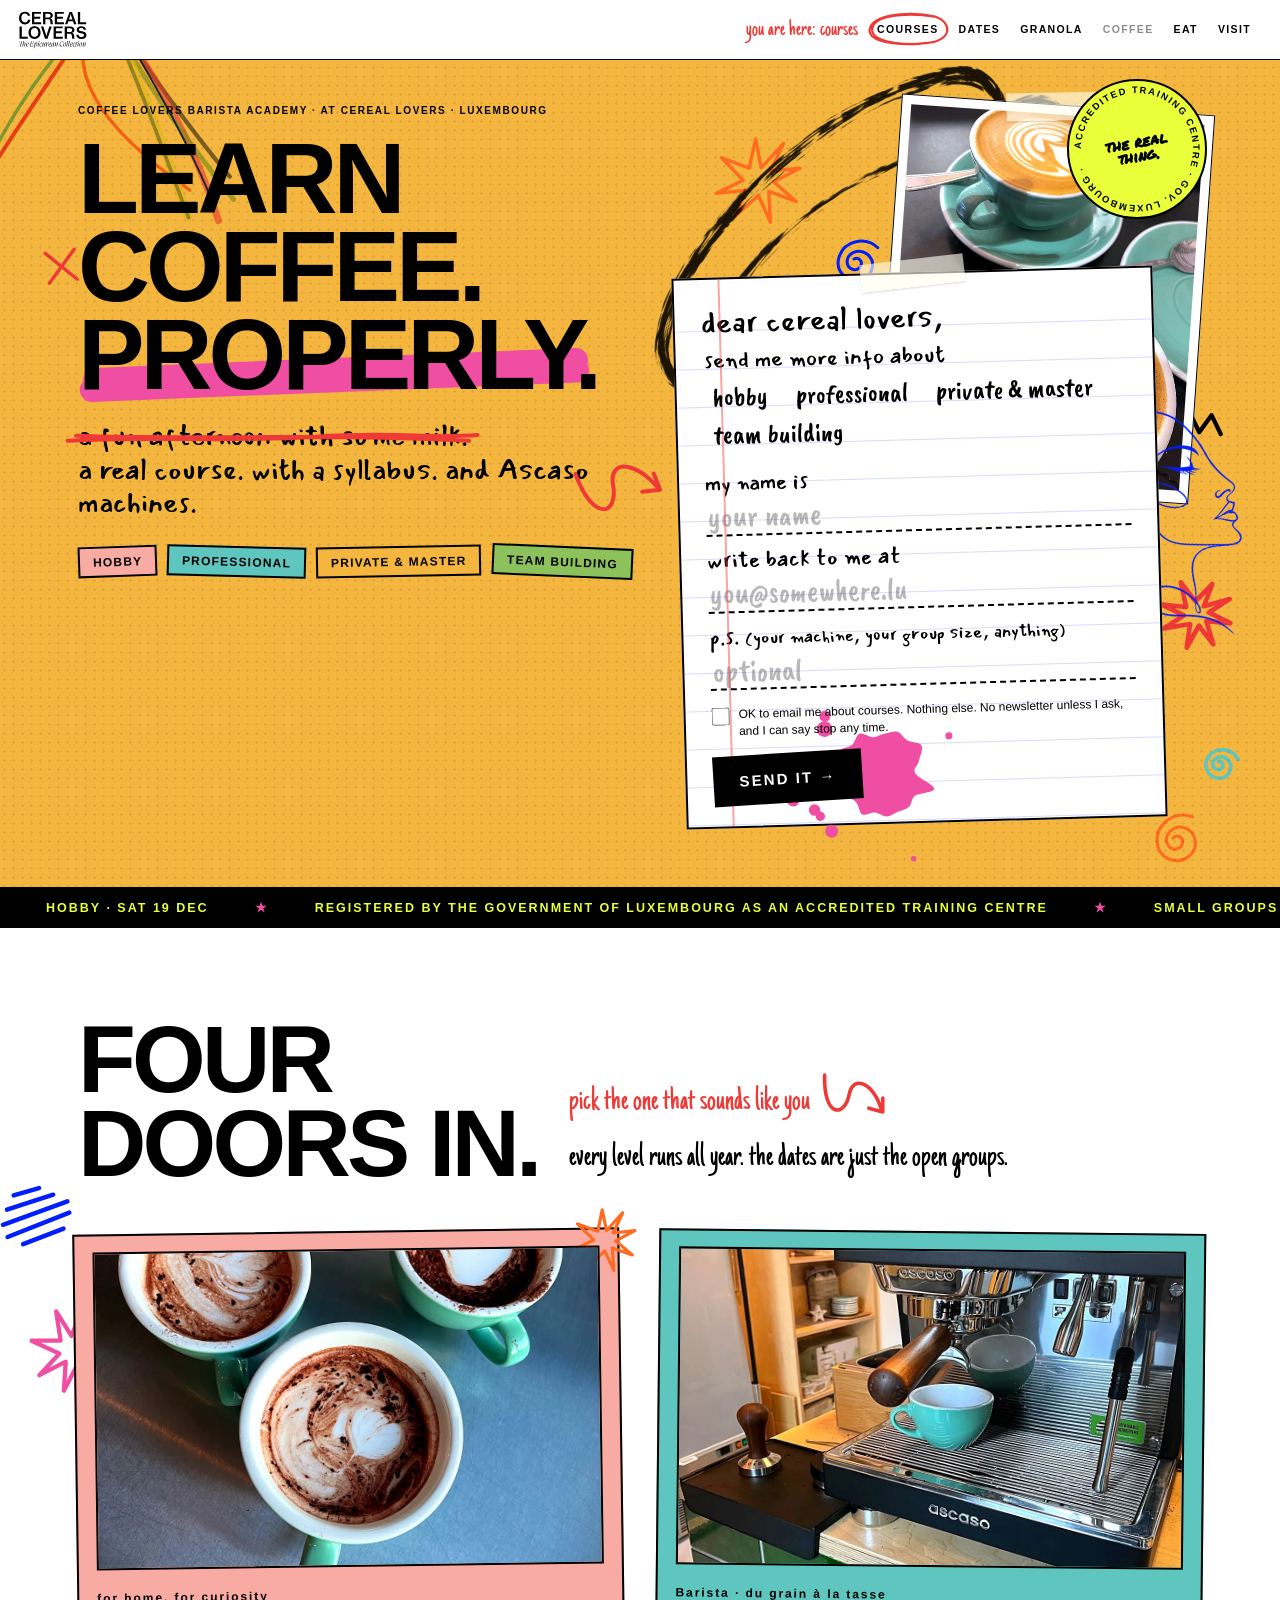
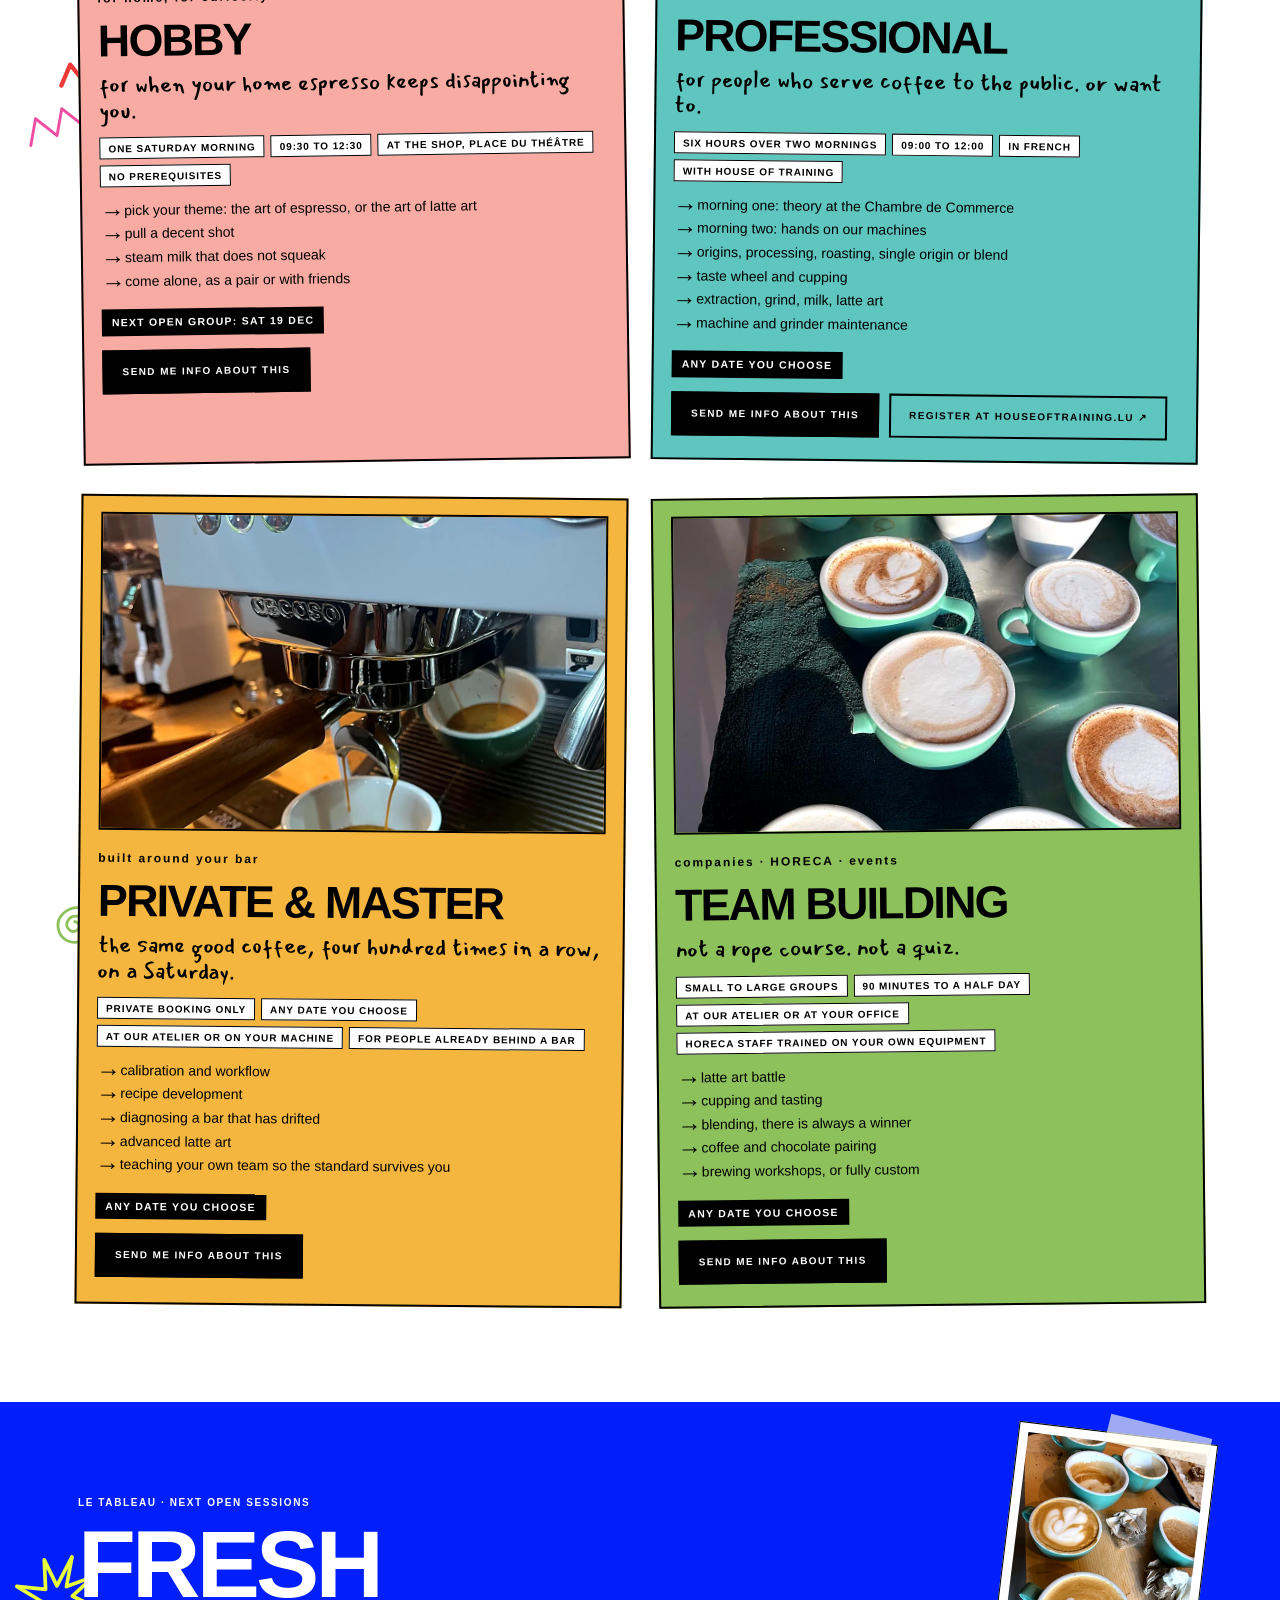
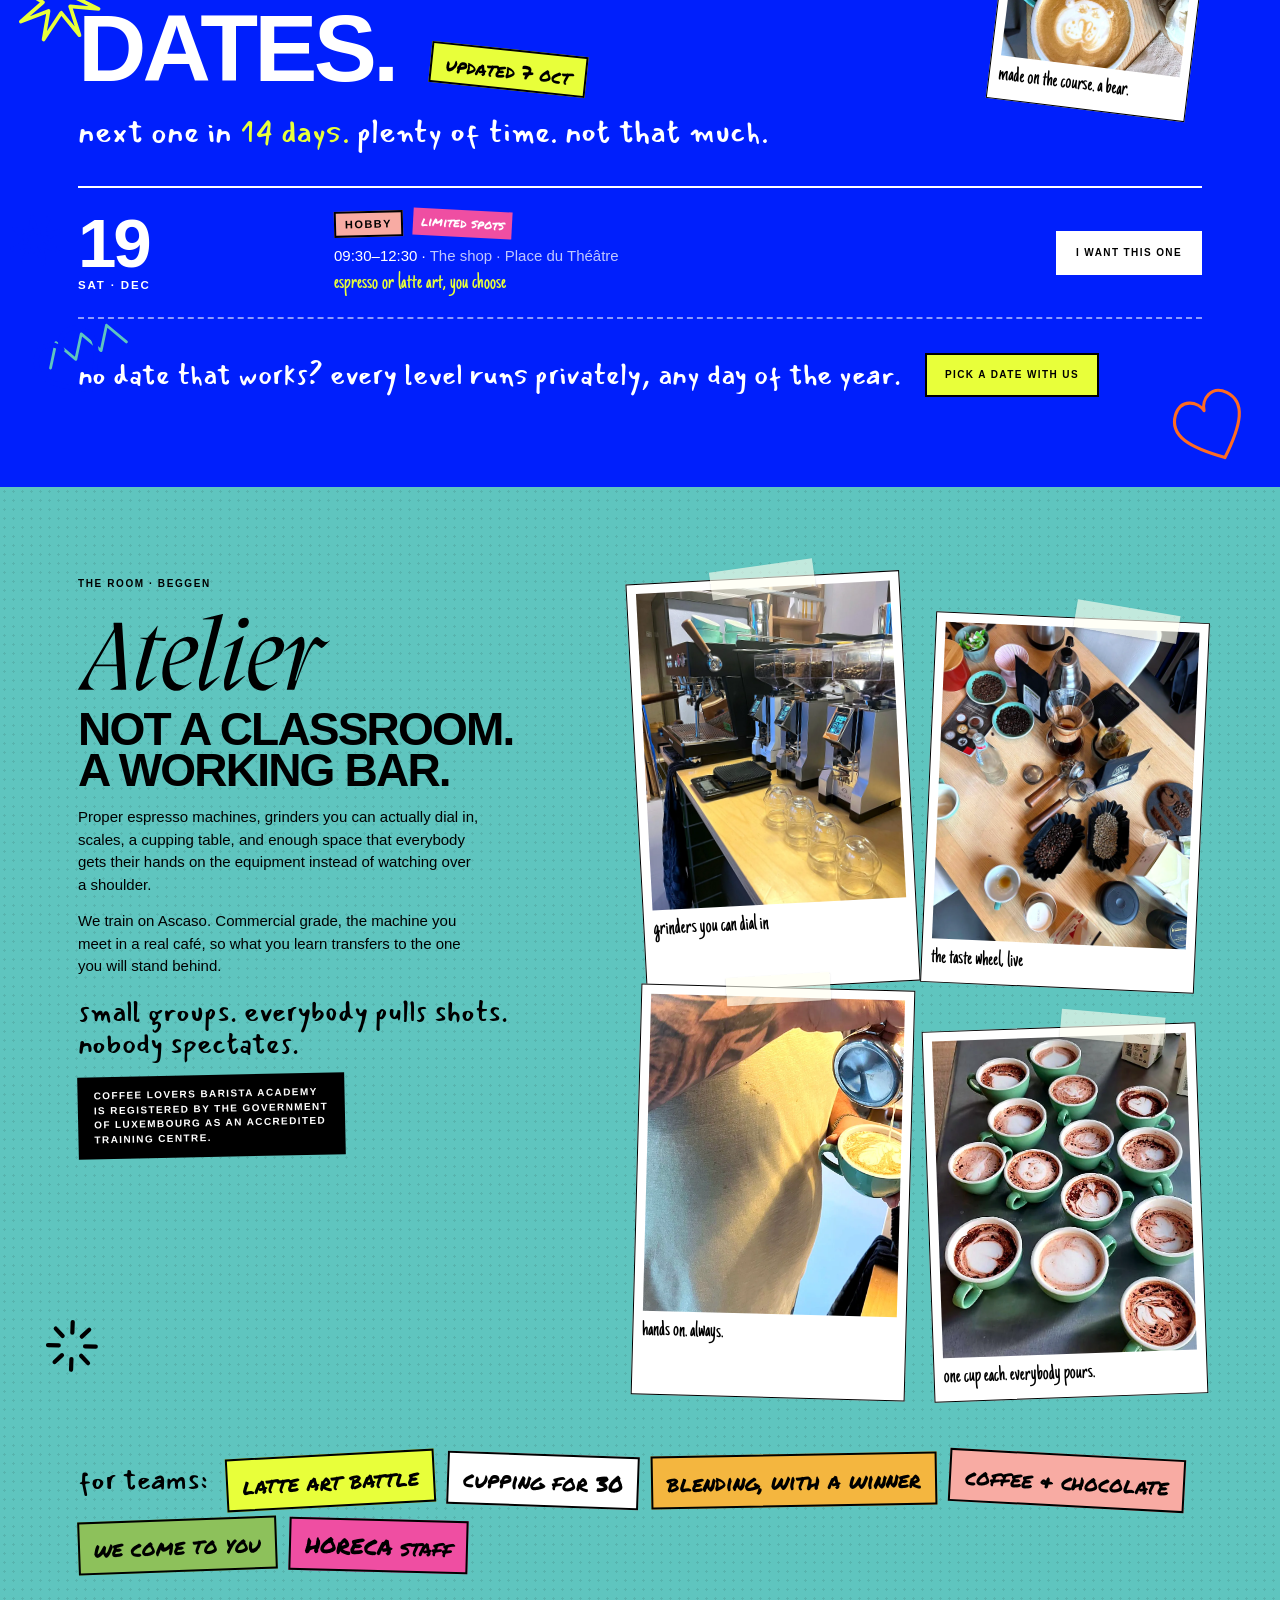
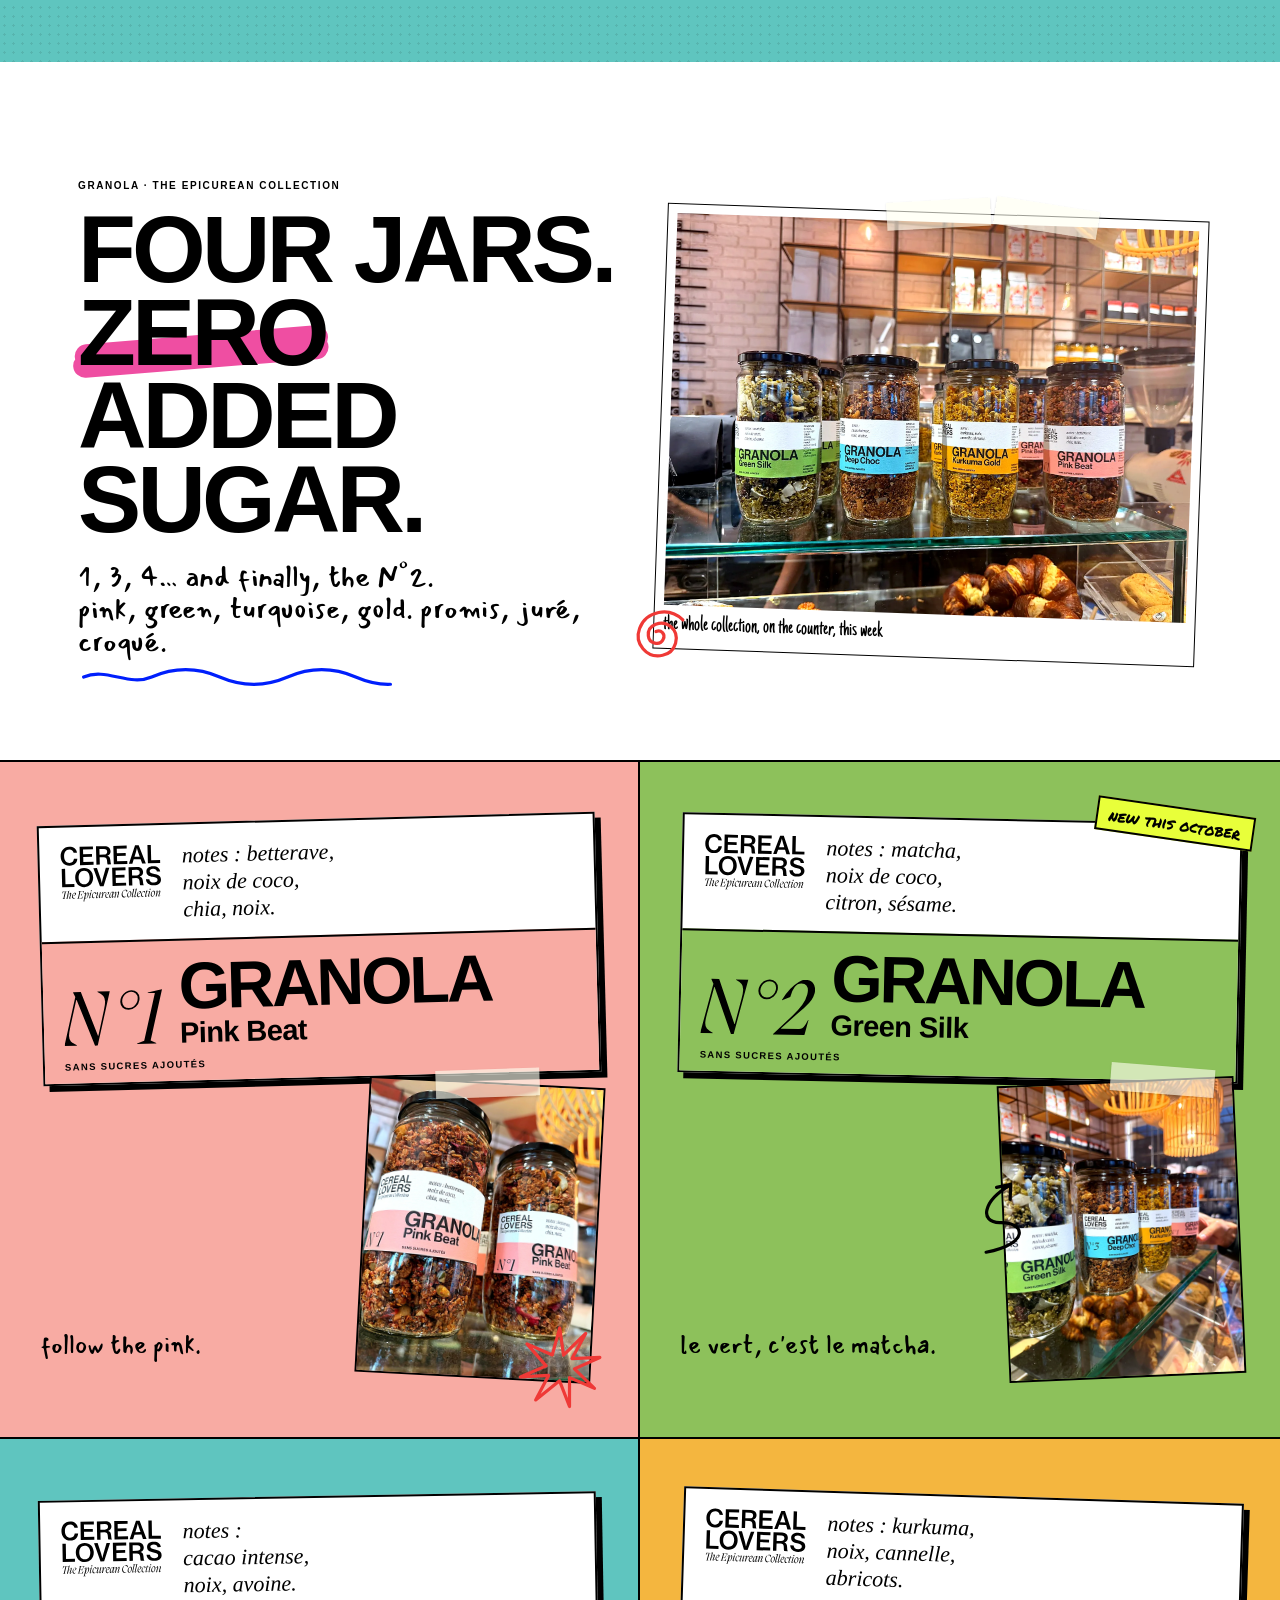
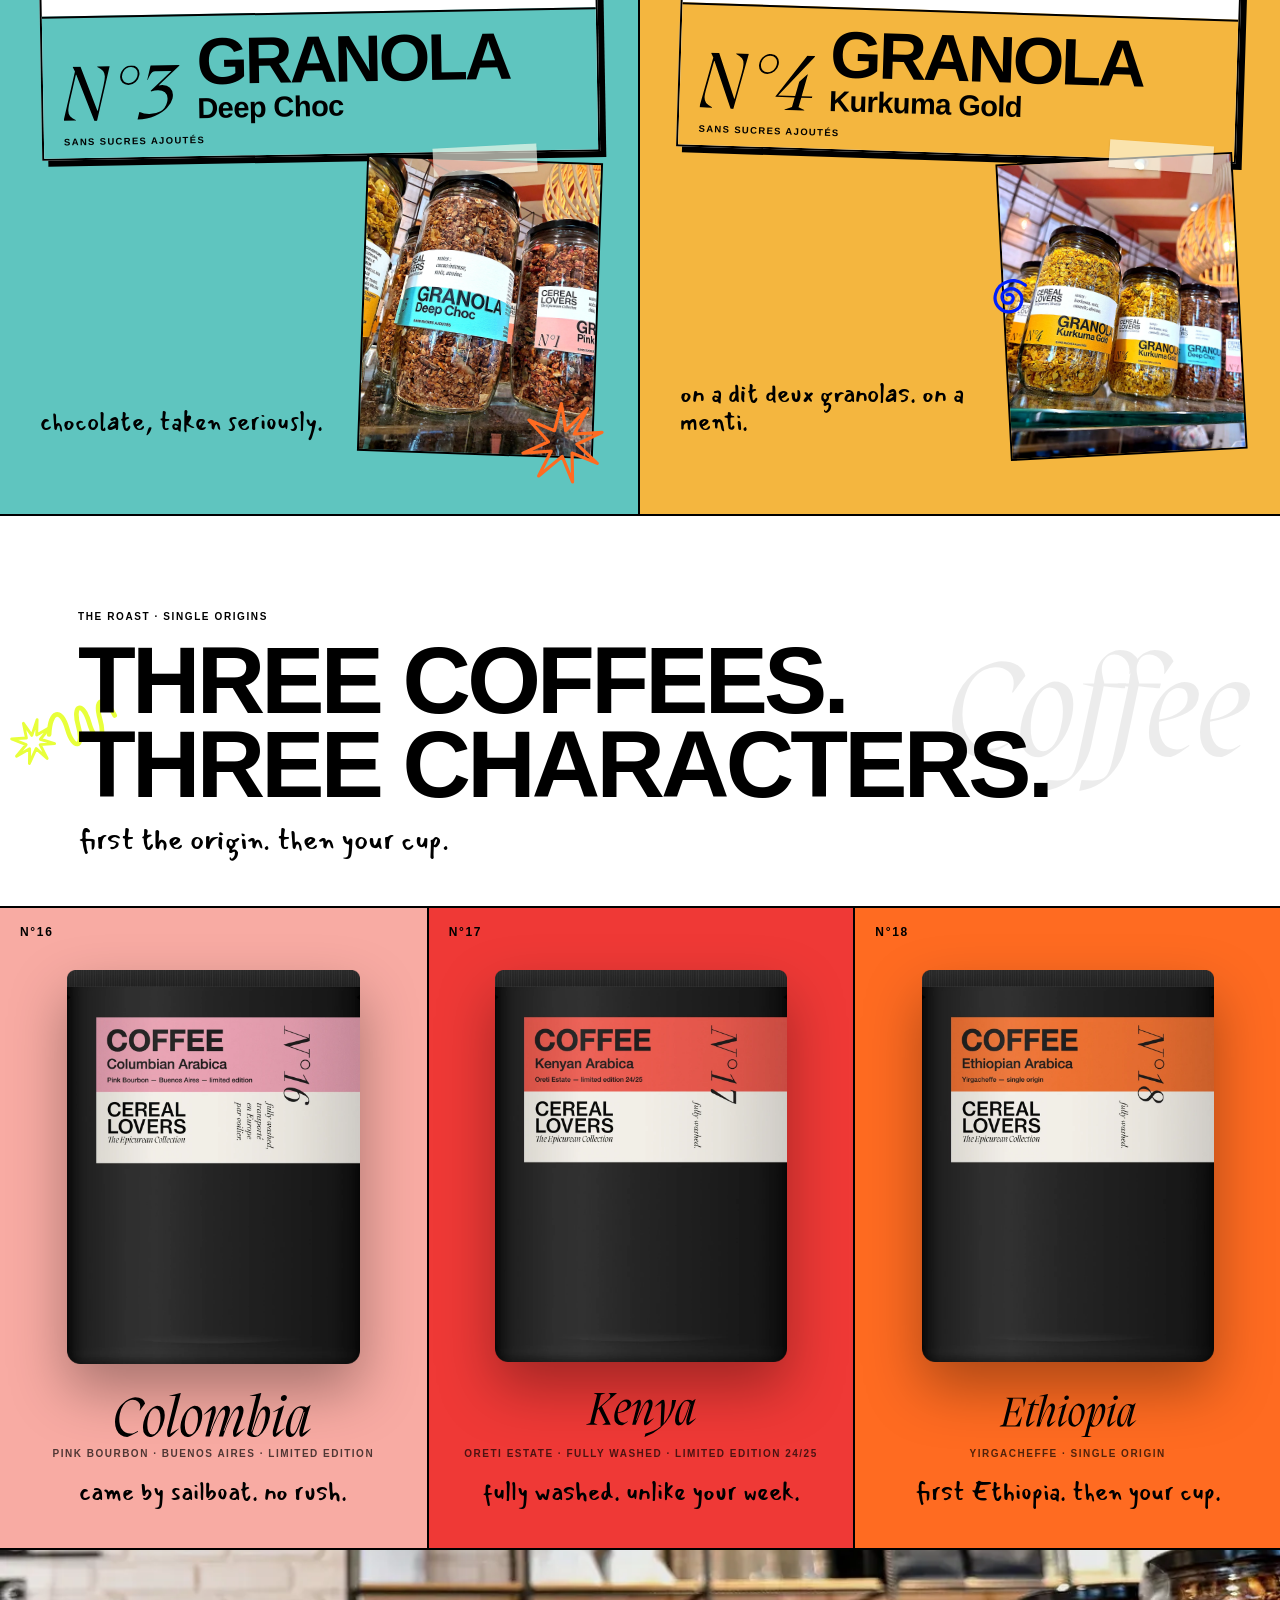
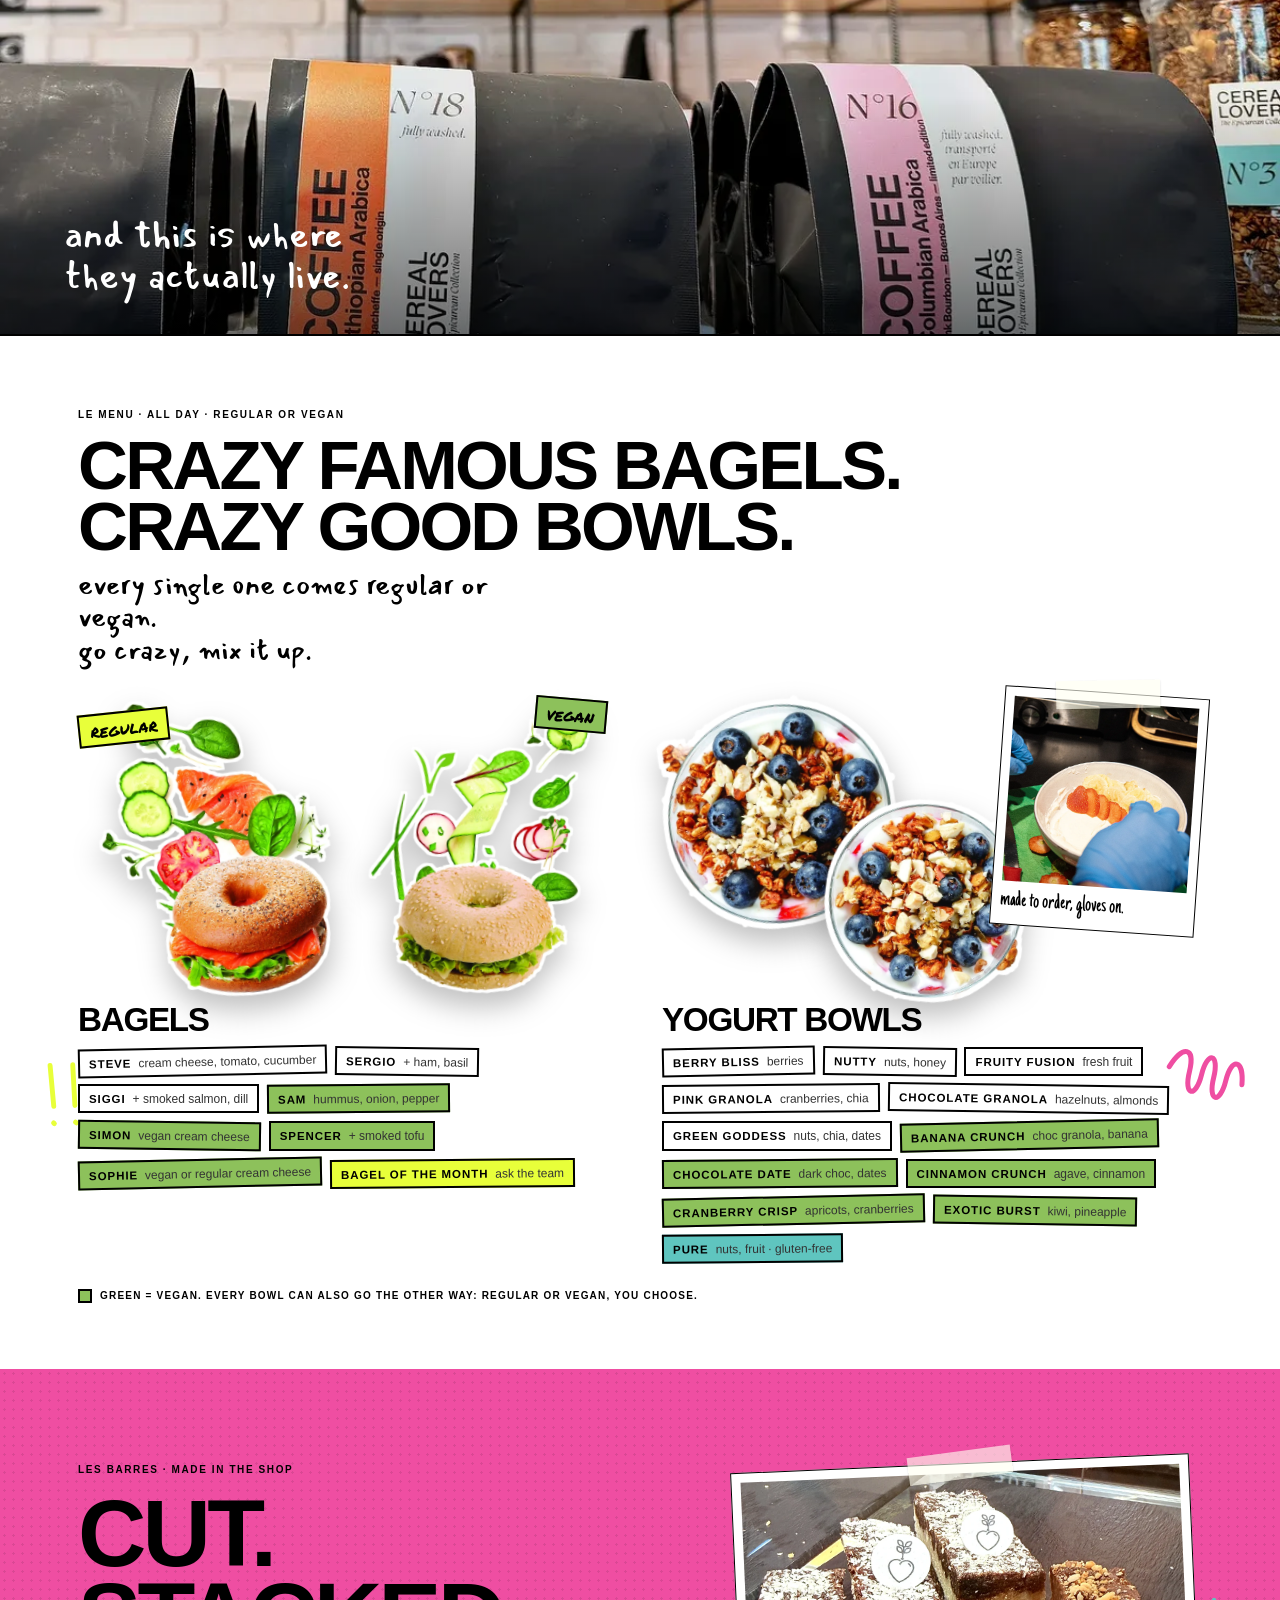
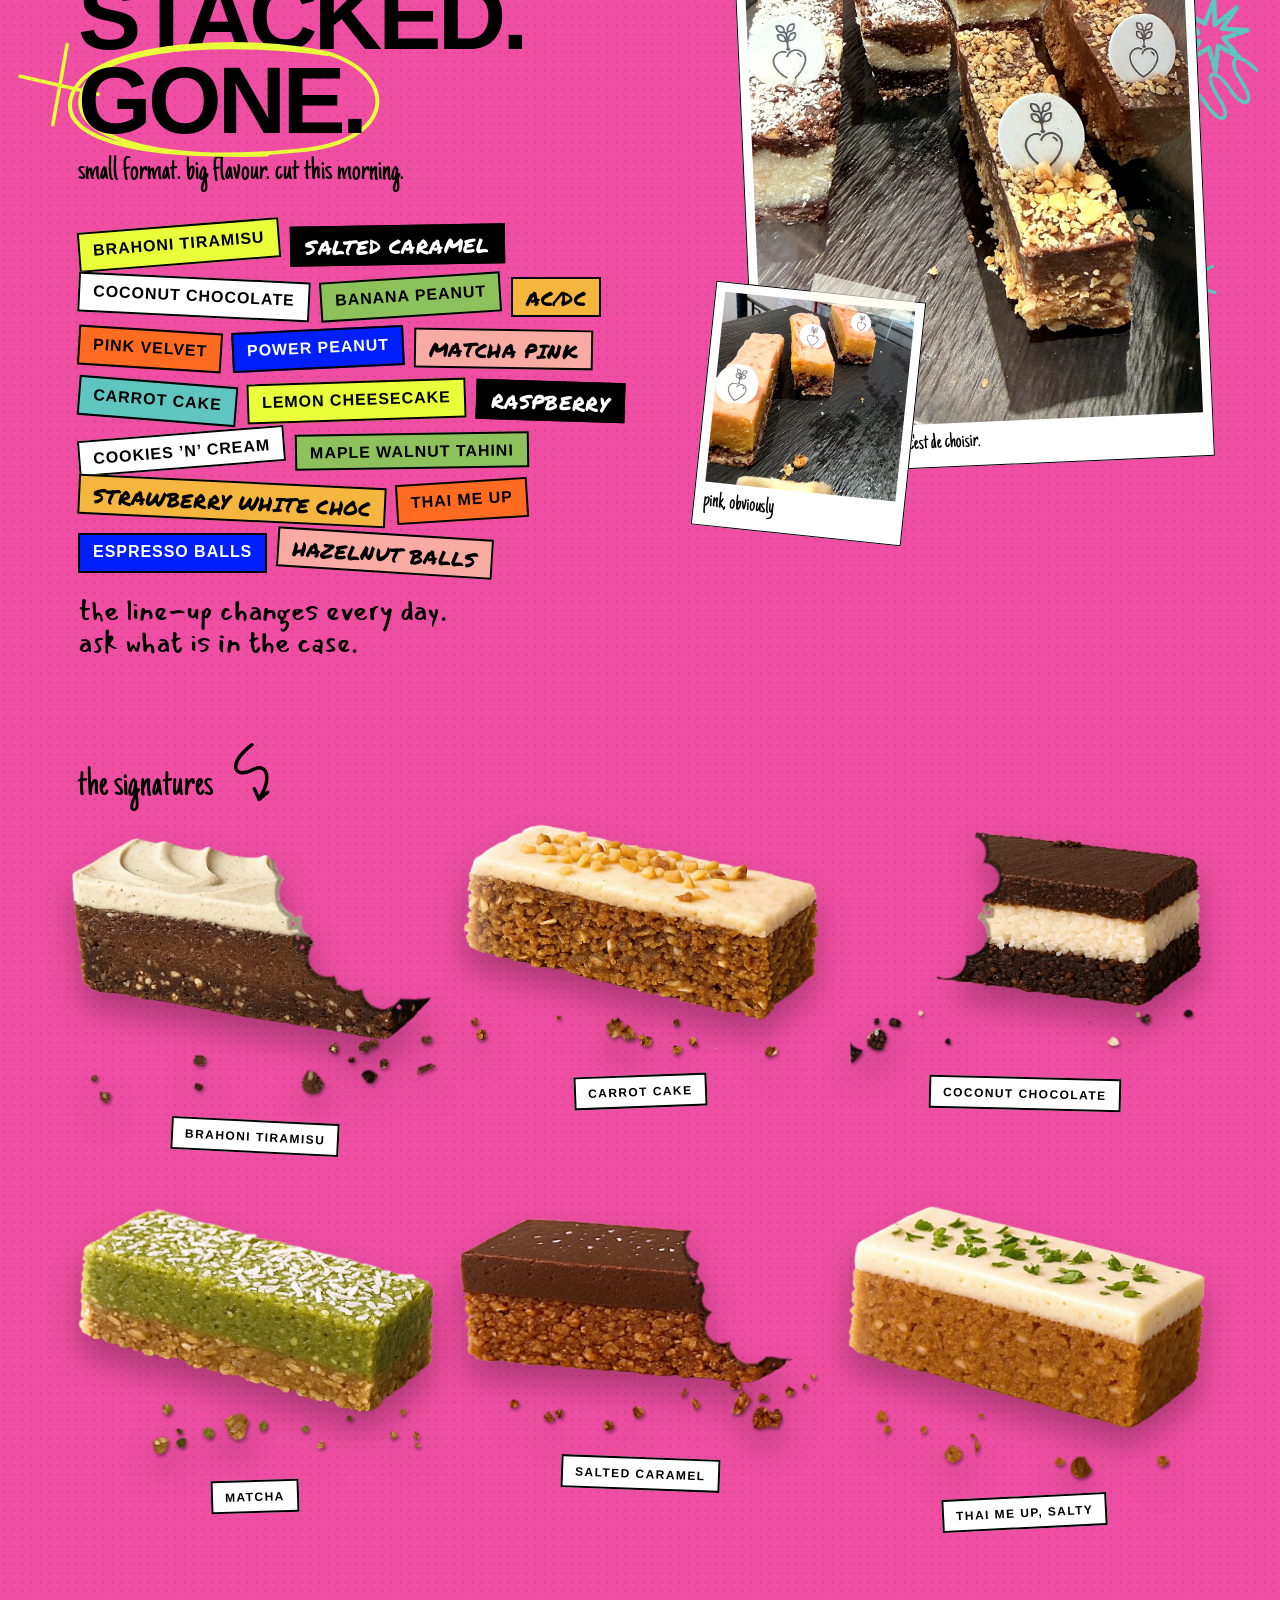
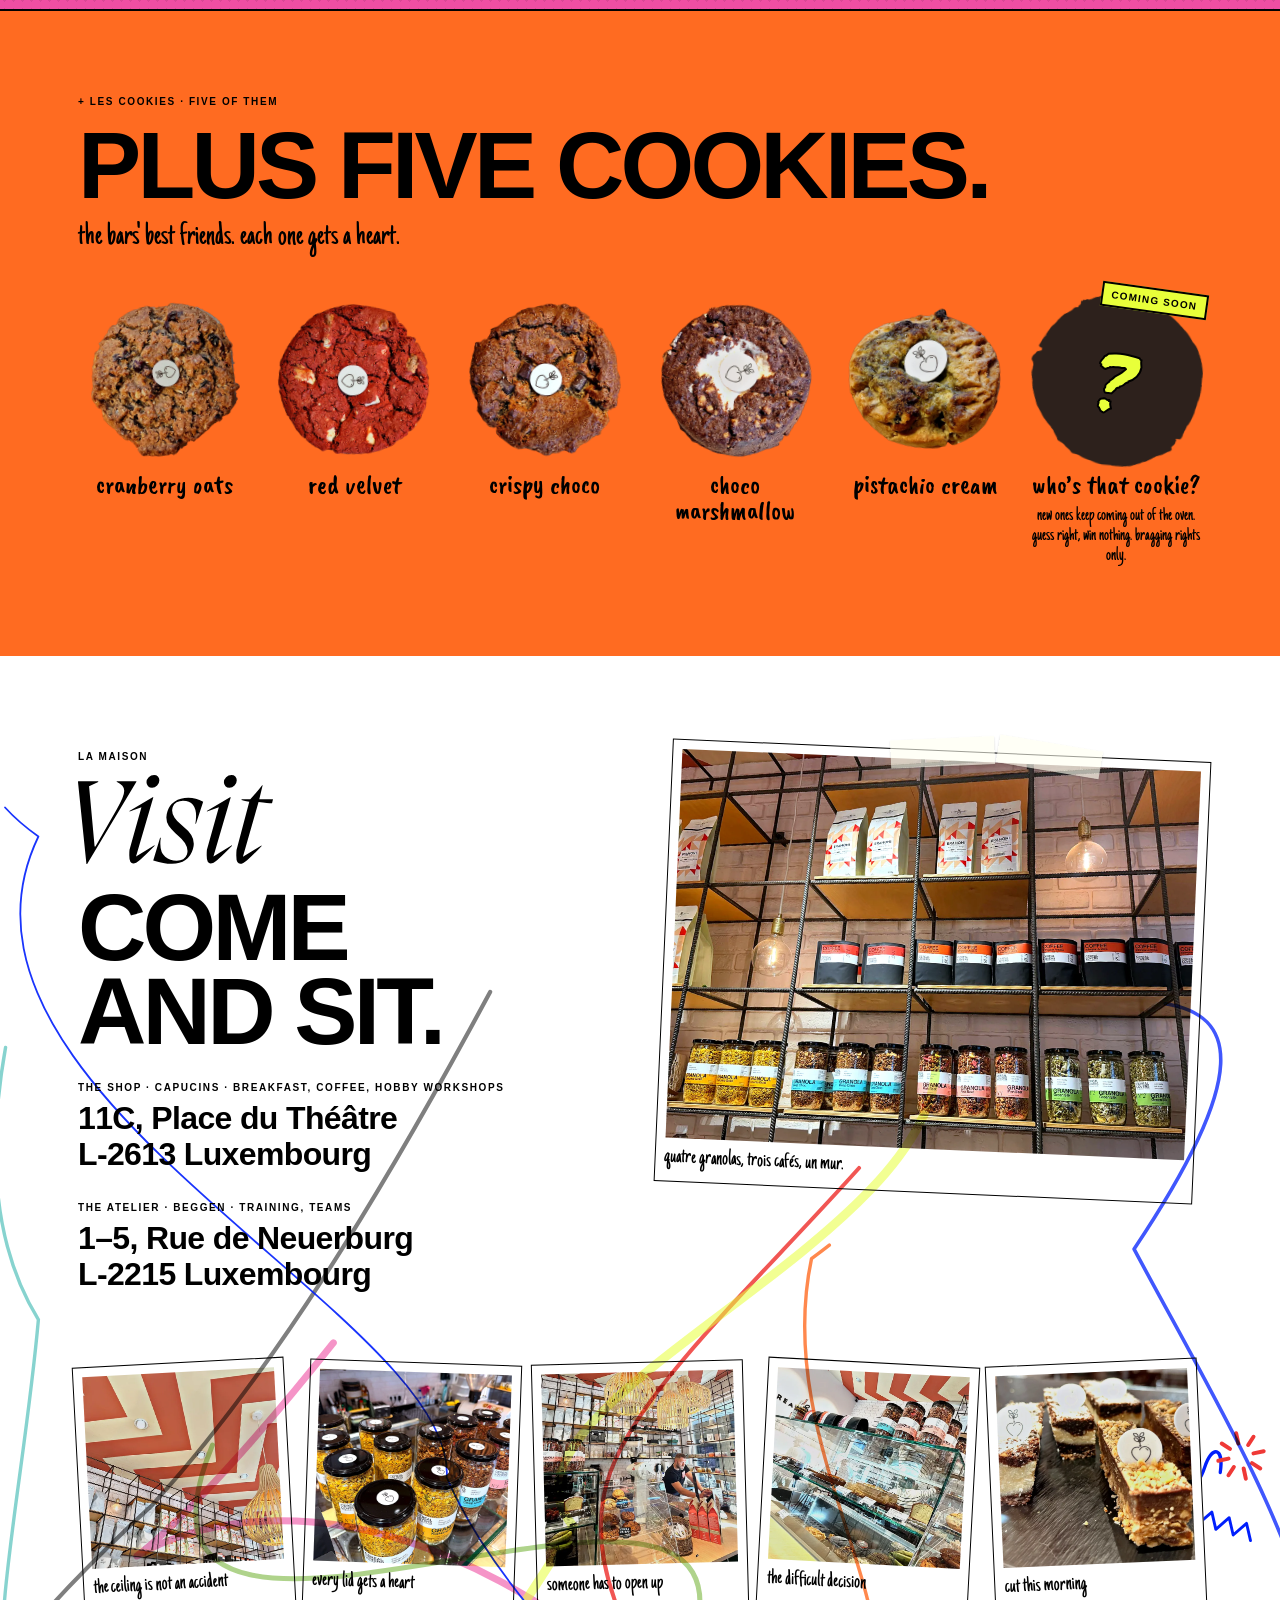
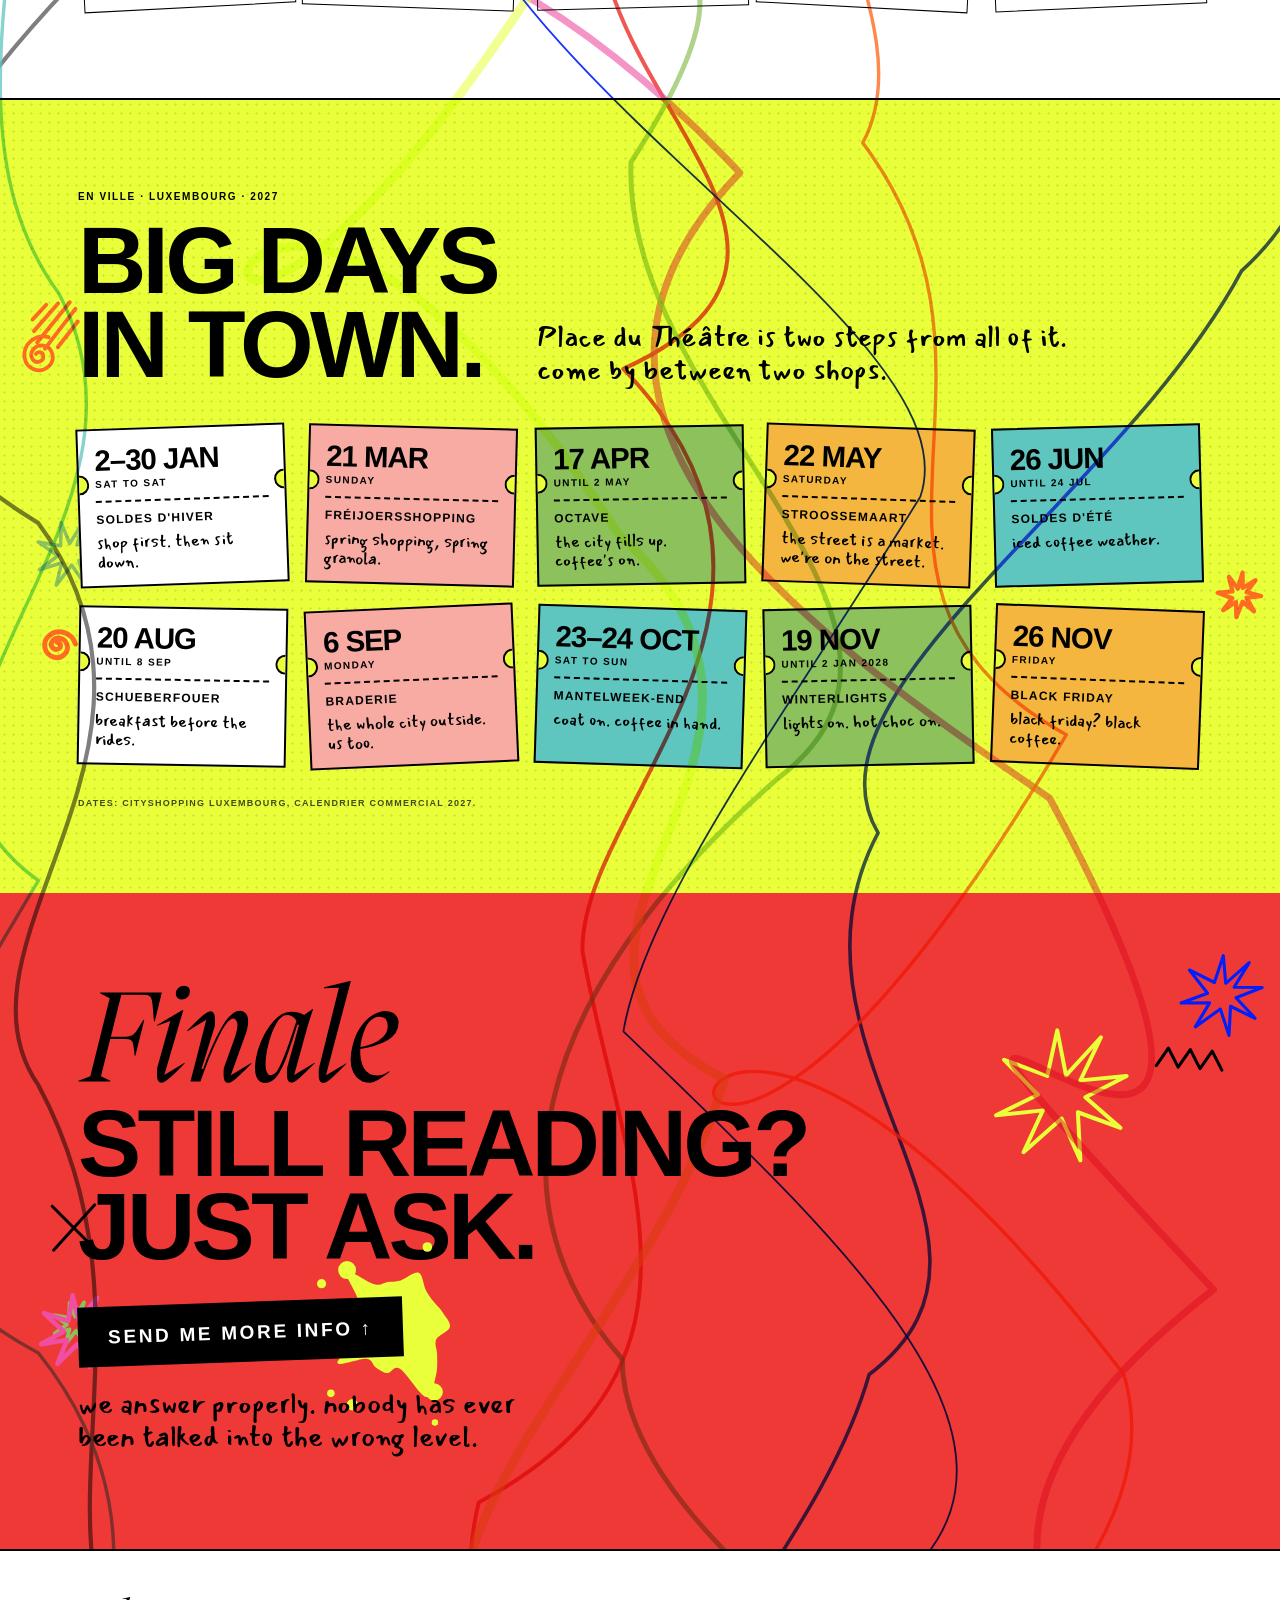
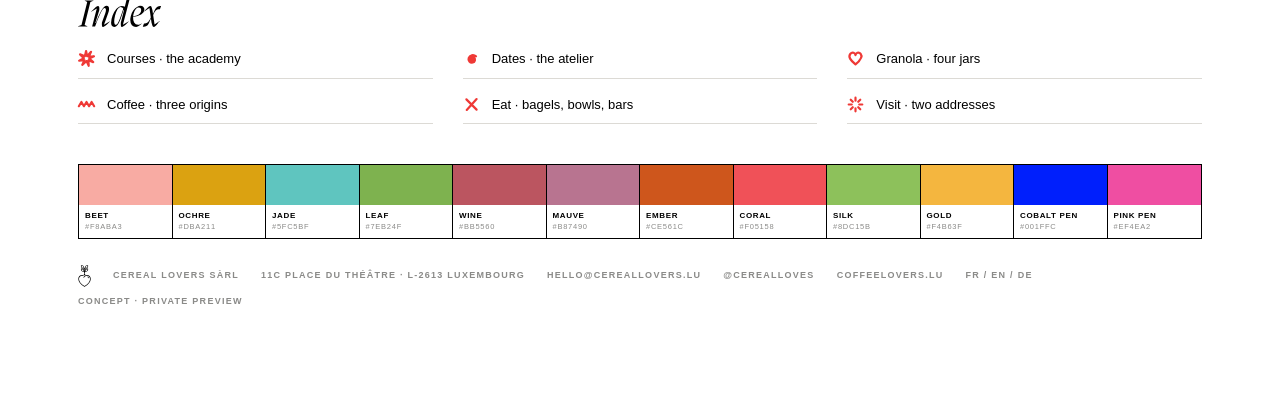
==== cereallovers-preview/index.html @ eaf75fc9 "Add bagels and yogurt bowls, before the bars The autumn 2026 menu: four regular and four vegan bagel" ====
<!doctype html>
<html lang="en">
<head>
<meta charset="utf-8">
<meta name="viewport" content="width=device-width,initial-scale=1,viewport-fit=cover">
<meta name="robots" content="noindex,nofollow">
<title>Cereal Lovers</title>
<meta name="description" content="Cereal Lovers 2026 website concept. Private preview.">
<link rel="icon" href="data:,">
<link rel="stylesheet" href="fonts.css">
<style>
:root{
  /* toolbox, CL_TOOLBOX_2026 page 7 */
  --ink:#000; --paper:#fff;
  --beet:#f8aba3; --ochre:#dba211; --jade:#5fc5bf; --leaf:#7eb24f;
  --wine:#bb5560; --mauve:#b87490; --ember:#ce561c; --coral:#f05158;
  /* the jar lids, autumn 2026 */
  --silk:#8dc15b; --gold:#f4b63f;
  /* the pens */
  --red:#ef3936; --orange:#ff6b21; --marker:#ef4ea2; --cobalt:#001ffc; --acid:#e8ff3a;
  /* web additions */
  --smoke:#8a8a88; --rule:#dcdad5;
  --sans:"Helvetica Neue",Helvetica,Arial,"Liberation Sans",sans-serif;
  --hand:"Mansalva","Bradley Hand",cursive;
  --pen:"Just Another Hand","Bradley Hand",cursive;
  --mk:"Permanent Marker","Mansalva",cursive;
  --brush:"Caveat Brush","Mansalva",cursive;
}
*{box-sizing:border-box}
html{scroll-behavior:smooth;scroll-padding-top:70px}
body{margin:0;background:var(--paper);color:var(--ink);font-family:var(--sans);font-size:15px;line-height:1.5;
  -webkit-font-smoothing:antialiased;overflow-x:hidden}
img{max-width:100%;display:block}
a{color:inherit}
:focus-visible{outline:2px solid var(--ink);outline-offset:2px}
::selection{background:var(--marker);color:#fff}
.vh{position:absolute;width:1px;height:1px;margin:-1px;padding:0;overflow:hidden;clip:rect(0 0 0 0);white-space:nowrap;border:0}
.page{position:relative}
section{position:relative;overflow:hidden;isolation:isolate}
.wrap{position:relative;max-width:1180px;margin:0 auto;padding:0 28px}

/* type */
.eye{font:700 10px/1.3 var(--sans);letter-spacing:.16em;text-transform:uppercase;margin:0}
h1,h2,h3{font-family:var(--sans);font-weight:700;letter-spacing:-.04em;line-height:.88;margin:0;text-transform:uppercase}
h1{font-size:clamp(58px,10.4vw,152px)}
h2{font-size:clamp(44px,7.4vw,108px)}
.hand{font-family:var(--hand);font-size:clamp(21px,2.3vw,30px);line-height:1.1;margin:0}
.pen{font-family:var(--pen);font-size:clamp(25px,2.7vw,36px);line-height:.95;margin:0;color:var(--red)}
.mk{font-family:var(--mk)}
.lede{font-size:16px;max-width:52ch;margin:0}

/* PP Migra, cut from the toolbox as outlines */
.mg{display:inline-block;background:currentColor;vertical-align:middle;
  -webkit-mask-repeat:no-repeat;mask-repeat:no-repeat;-webkit-mask-position:left center;mask-position:left center;
  -webkit-mask-size:contain;mask-size:contain;width:calc(var(--h) * var(--r));height:var(--h)}
.g-n1{--r:1.801;-webkit-mask-image:url(mg/n1.svg);mask-image:url(mg/n1.svg)}
.g-n2{--r:2.052;-webkit-mask-image:url(mg/n2.svg);mask-image:url(mg/n2.svg)}
.g-n3{--r:2.128;-webkit-mask-image:url(mg/n3.svg);mask-image:url(mg/n3.svg)}
.g-n4{--r:2.042;-webkit-mask-image:url(mg/n4.svg);mask-image:url(mg/n4.svg)}
.g-epi{--r:8.957;-webkit-mask-image:url(mg/epicurean.svg);mask-image:url(mg/epicurean.svg)}
.g-gra{--r:3.919;-webkit-mask-image:url(mg/granola.svg);mask-image:url(mg/granola.svg)}
.g-cof{--r:2.120;-webkit-mask-image:url(mg/coffee.svg);mask-image:url(mg/coffee.svg)}
.g-clb{--r:4.497;-webkit-mask-image:url(mg/colombia.svg);mask-image:url(mg/colombia.svg)}
.g-ken{--r:2.522;-webkit-mask-image:url(mg/kenya.svg);mask-image:url(mg/kenya.svg)}
.g-eth{--r:3.175;-webkit-mask-image:url(mg/ethiopia.svg);mask-image:url(mg/ethiopia.svg)}
.g-atl{--r:3.286;-webkit-mask-image:url(mg/atelier.svg);mask-image:url(mg/atelier.svg)}
.g-vis{--r:2.192;-webkit-mask-image:url(mg/visit.svg);mask-image:url(mg/visit.svg)}
.g-idx{--r:2.767;-webkit-mask-image:url(mg/index.svg);mask-image:url(mg/index.svg)}
.g-fin{--r:3.139;-webkit-mask-image:url(mg/finale.svg);mask-image:url(mg/finale.svg)}
.g-ouv{--r:5.438;-webkit-mask-image:url(mg/ouverture.svg);mask-image:url(mg/ouverture.svg)}
.g-coe{--r:3.120;-webkit-mask-image:url(mg/coeur.svg);mask-image:url(mg/coeur.svg)}
.g-tex{--r:4.058;-webkit-mask-image:url(mg/texture.svg);mask-image:url(mg/texture.svg)}

/* the pens: every scribble draws itself when it scrolls in */
.sc{position:absolute;pointer-events:none;overflow:visible}
.sc path{fill:none;stroke:var(--s,var(--red));stroke-width:var(--w,3.2);stroke-linecap:round;stroke-linejoin:round;
  vector-effect:non-scaling-stroke}
.dr path{stroke-dasharray:1 1.02;stroke-dashoffset:1;transition:stroke-dashoffset 1.15s cubic-bezier(.65,0,.25,1)}
.dr.in path{stroke-dashoffset:0}
.dr path:nth-child(2){transition-delay:.35s}
.pop{opacity:0;scale:.3;rotate:-35deg;transition:opacity .35s, scale .55s cubic-bezier(.3,1.6,.5,1), rotate .55s cubic-bezier(.3,1.6,.5,1)}
.pop.in{opacity:1;scale:1;rotate:0deg}
.ring{position:relative;display:inline-block;z-index:0}
.ring > .sc{left:-9%;top:-26%;width:118%;height:152%;z-index:-1}
.mark{position:relative;display:inline-block;z-index:0}
.mark > .sc{left:-3%;top:40%;width:106%;height:.55em;z-index:-1}
.mark > .sc path{stroke:var(--marker);--w:22}
.x{position:relative;display:inline-block}
.x > .sc{left:-4%;top:28%;width:108%;height:50%}
.squig{display:block;width:min(340px,80%);height:26px;margin-top:6px}
.tape{position:absolute;z-index:3;width:104px;height:28px;background:rgba(255,255,240,.62);
  box-shadow:0 1px 2px rgba(0,0,0,.15);top:-13px;left:50%;translate:-50% 0;rotate:-5deg}
.tape.r{rotate:7deg;left:70%}
.snap{position:relative;background:#fff;padding:9px 9px 12px;border:1.5px solid var(--ink)}
.snap img{width:100%;aspect-ratio:4/5;object-fit:cover}
.snap figcaption{font-family:var(--pen);font-size:23px;line-height:1;margin-top:8px}
.dots{position:absolute;inset:0;pointer-events:none;z-index:-1;opacity:.55;
  background-image:radial-gradient(rgba(0,0,0,.16) 1.15px,transparent 1.35px);background-size:9px 9px}

/* the ink spine: seven pens drawing down the whole page */
#spine{position:absolute;inset:0;z-index:5;pointer-events:none;mix-blend-mode:multiply}
#spine svg{width:100%;height:100%;display:block}
#spine path{fill:none;stroke-linecap:round;stroke-linejoin:round;vector-effect:non-scaling-stroke;stroke-dasharray:1 1.02;stroke-dashoffset:1}

/* header: logo left, the numbers right (design system: the numbers are the navigation) */
.top{position:fixed;inset:0 0 auto 0;height:60px;z-index:50;background:var(--paper);border-bottom:1px solid var(--ink);
  display:flex;align-items:center;justify-content:space-between;padding:0 20px 0 18px}
.logo{display:block;height:38px;aspect-ratio:1.805;background:var(--ink);
  -webkit-mask:url(el/wordmark.svg) no-repeat left center/contain;mask:url(el/wordmark.svg) no-repeat left center/contain}
.navr{display:flex;align-items:center;gap:10px}
.here{font-family:var(--pen);font-size:24px;color:var(--red);white-space:nowrap}
.rail{display:flex;align-items:center;gap:2px}
.rail a{position:relative;display:grid;place-items:center;padding:10px 9px;color:var(--ink);text-decoration:none}
.rail .w{font:700 10.5px/1 var(--sans);letter-spacing:.13em;text-transform:uppercase;opacity:.45;transition:opacity .15s}
.rail a:hover .w,.rail a:focus-visible .w,.rail a[aria-current] .w{opacity:1}
.rail a .sc{inset:-2px -3px;width:calc(100% + 6px);height:calc(100% + 4px);opacity:0}
.rail a[aria-current] .sc{opacity:1}

/* sticky sticker: send me more info */
.cta{position:fixed;right:14px;bottom:calc(14px + env(safe-area-inset-bottom,0px));z-index:45;width:122px;height:122px;
  border-radius:50%;background:var(--red);border:2px solid var(--ink);display:grid;place-items:center;text-decoration:none;
  transition:opacity .25s, scale .25s}
.cta svg{position:absolute;inset:0;width:100%;height:100%;animation:spin 16s linear infinite}
.cta text{font:700 9.4px var(--sans);fill:#fff}
.cta i{width:24px;height:40px;background:#fff;-webkit-mask:url(el/heart.svg) no-repeat center/contain;mask:url(el/heart.svg) no-repeat center/contain}
.cta:hover{background:var(--ink)}
.cta.hide{opacity:0;scale:.5;pointer-events:none}
@keyframes spin{to{rotate:360deg}}

/* ====== L'ACADÉMIE ====== */
#s1{background:var(--gold);padding:104px 0 0}
.hero{position:relative;z-index:6;display:grid;grid-template-columns:minmax(0,1.04fr) minmax(0,.96fr);gap:34px;padding-bottom:64px}
.hero .eye{margin-bottom:18px}
.hero .lc{position:relative;container-type:inline-size}
.hero h1{position:relative;font-size:clamp(54px,8.2vw,124px);font-size:min(17.6cqi,150px)}
.hero .cross{margin:22px 0 0;font-family:var(--hand);font-size:clamp(21px,2.3vw,29px);line-height:1.15}
.hero .cross .x .sc path{stroke:var(--red);--w:4}
.levels{display:flex;flex-wrap:wrap;gap:10px;margin:26px 0 0;padding:0;list-style:none}
.levels a{display:inline-block;padding:8px 13px 7px;border:2px solid var(--ink);background:var(--c);font:700 12px/1 var(--sans);
  letter-spacing:.1em;text-transform:uppercase;text-decoration:none;rotate:var(--rot,0deg);transition:rotate .15s, translate .15s}
.levels a:hover{rotate:0deg;translate:0 -3px}
.stamp{position:absolute;right:-6px;top:-26px;width:142px;height:142px;z-index:2}
.stamp svg{width:100%;height:100%;animation:spin 30s linear infinite}
.stamp text{font:700 9.4px var(--sans);letter-spacing:.18em;fill:var(--ink)}
.stamp b{position:absolute;inset:0;display:grid;place-items:center;font-family:var(--mk);font-size:15px;line-height:.95;text-align:center;rotate:-10deg}
.hero .arrow1{right:-18px;top:47%;width:84px;height:100px;rotate:78deg}
.collage{position:relative;min-height:600px}
.collage .ph1{position:absolute;right:0;top:0;width:60%;rotate:4deg;z-index:1}
.collage .ph1 img{aspect-ratio:4/5}
.collage .inkb{position:absolute;left:-6%;top:-30px;width:86%;rotate:-8deg;z-index:0;pointer-events:none;opacity:.9}
.collage .face{position:absolute;right:-40px;top:300px;width:150px;rotate:-12deg;z-index:7;pointer-events:none}
.collage .st1{left:6%;top:4%;width:96px;height:96px;--s:var(--orange);--w:3.4}
.collage .spiral{right:58%;top:110px;width:90px;height:90px;--s:var(--cobalt);--w:3}

/* the note: send me more info */
.note{position:relative;z-index:7;margin-top:168px;width:92%;rotate:-1.6deg;background:#fff;border:2px solid var(--ink);
  padding:28px 26px 22px;background-image:repeating-linear-gradient(transparent 0 37px,rgba(0,31,252,.16) 37px 38px);
  background-position:0 14px}
.note::before{content:"";position:absolute;left:44px;top:0;bottom:0;width:1.5px;background:rgba(239,57,54,.45)}
.note .tape{top:-15px}
.note .dear{font-family:var(--hand);font-size:31px;line-height:1;margin:0 0 8px}
.note .l{display:block;font-family:var(--hand);font-size:23px;line-height:1.2;margin:10px 0 2px}
.note input[type=text],.note input[type=email]{width:100%;font-family:var(--brush);font-size:31px;line-height:1.15;color:var(--cobalt);
  background:transparent;border:0;border-bottom:2px dashed var(--ink);padding:0 2px;border-radius:0;outline:none}
.note input[type=text]:focus,.note input[type=email]:focus{border-bottom:2px solid var(--red)}
.note input::placeholder{color:rgba(0,0,0,.28)}
.chips{display:flex;flex-wrap:wrap;gap:4px 8px;margin:4px 0 6px}
.chip{position:relative;cursor:pointer}
.chip input{position:absolute;opacity:0;width:1px;height:1px}
.chip span{position:relative;display:inline-block;font-family:var(--brush);font-size:26px;line-height:1.25;padding:1px 10px;z-index:0}
.chip .sc{left:-4%;top:-14%;width:108%;height:128%;opacity:0;z-index:-1}
.chip .sc path{--s:var(--red);--w:3}
.chip input:checked + span{color:var(--red)}
.chip input:checked + span .sc{opacity:1}
.chip input:focus-visible + span{outline:2px solid var(--ink);outline-offset:1px}
.when{font-family:var(--pen);font-size:25px;color:var(--red);margin:0;min-height:0}
.when:empty{display:none}
.consent{position:relative;z-index:1;display:flex;gap:9px;align-items:flex-start;margin:16px 0 14px;font-size:12px;line-height:1.4}
.consent input{width:18px;height:18px;margin:1px 0 0;accent-color:var(--ink);flex:none}
.sendrow{position:relative;isolation:isolate;display:flex;align-items:center;gap:16px;flex-wrap:wrap}
.send{font:700 15px/1 var(--sans);letter-spacing:.14em;text-transform:uppercase;background:var(--ink);color:#fff;border:0;
  padding:17px 26px 16px;rotate:-2deg;cursor:pointer;min-height:50px}
.send:hover{background:var(--red);color:#fff}
.status{font-family:var(--pen);font-size:26px;line-height:1;color:var(--red);margin:0}
.hp{position:absolute;left:-9999px}
.note.sent .form-body{display:none}
.thanks{display:none}
.note.sent .thanks{display:block}
.thanks p{margin:0}

/* ticker */
.tick{position:relative;z-index:6;background:var(--ink);color:var(--acid);overflow:hidden;white-space:nowrap;padding:15px 0 14px;
  font:700 12.5px/1 var(--sans);letter-spacing:.16em;text-transform:uppercase}
.tick .tr{display:inline-flex;gap:46px;padding-left:46px;animation:tick 48s linear infinite}
.tick .tr span::after{content:"\2605";margin-left:46px;color:var(--marker)}
@keyframes tick{to{transform:translateX(-50%)}}

/* five doors */
#doors{background:var(--paper);padding:90px 0 96px}
.dhead{display:grid;grid-template-columns:auto 1fr;gap:10px 30px;align-items:end;margin-bottom:46px}
.dhead .pen{padding-bottom:10px}
.dhead .arr2{position:relative;display:inline-block;width:70px;height:80px;vertical-align:middle;rotate:100deg;margin-left:8px}
.doors{display:grid;grid-template-columns:repeat(2,minmax(0,1fr));gap:34px 30px}
.door{position:relative;background:var(--c);border:2px solid var(--ink);padding:16px 18px 22px;rotate:var(--rot,0deg)}
.door .ph{position:relative;border:2px solid var(--ink);overflow:hidden;margin-bottom:16px;background:#fff}
.door .ph img{width:100%;aspect-ratio:16/10;object-fit:cover}
.door .no{font:700 12px/1 var(--sans);letter-spacing:.16em}
.door .no .ring .sc path{--s:var(--ink);--w:2.4}
.door h3{font-size:clamp(32px,3.5vw,48px);margin:12px 0 6px}
.door .k{font:700 10px/1.3 var(--sans);letter-spacing:.14em;text-transform:uppercase}
.door .hand{font-size:23px;margin:12px 0 4px}
.facts{display:flex;flex-wrap:wrap;gap:6px;margin:14px 0 6px}
.facts span{background:#fff;border:1.5px solid var(--ink);padding:5px 8px 4px;font:700 10px/1.1 var(--sans);letter-spacing:.09em;text-transform:uppercase}
.learn{list-style:none;padding:0;margin:14px 0 16px;font-size:14px;line-height:1.4}
.learn li{position:relative;padding-left:24px;margin:4px 0}
.learn li::before{content:"\2192";position:absolute;left:0;top:-3px;font-family:var(--pen);font-size:24px}
.next{display:inline-block;background:var(--ink);color:#fff;font:700 10.5px/1.2 var(--sans);letter-spacing:.12em;text-transform:uppercase;
  padding:7px 10px;margin:2px 0 14px}
.btns{display:flex;flex-wrap:wrap;gap:10px}
.btn{display:inline-flex;align-items:center;justify-content:center;min-height:44px;padding:0 18px;border:2px solid var(--ink);background:var(--ink);
  color:#fff;font:700 10px/1 var(--sans);letter-spacing:.14em;text-transform:uppercase;text-decoration:none;cursor:pointer}
.btn:hover{background:var(--red);border-color:var(--red)}
.btn.line{background:transparent;color:var(--ink)}
.btn.line:hover{background:#fff}
.door .st2{right:-22px;top:-24px;width:70px;height:70px;--s:var(--orange)}
.fallback{font-family:var(--hand);font-size:24px}

/* fresh dates */
#dates{background:var(--cobalt);color:#fff;padding:94px 0 90px}
#dates .eye{color:#fff}
.dt-head{position:relative;display:flex;flex-wrap:wrap;align-items:flex-end;gap:16px 34px;margin:14px 0 18px}
.upd{display:inline-block;background:var(--acid);color:var(--ink);font-family:var(--mk);font-size:19px;line-height:1;padding:10px 14px 8px;
  rotate:6deg;border:2px solid var(--ink)}
.count{font-family:var(--hand);font-size:clamp(23px,2.6vw,32px);color:#fff;margin:0 0 30px}
.count b{font-weight:400;color:var(--acid)}
.board{border-top:2px solid #fff;position:relative;z-index:6}
.row{display:grid;grid-template-columns:230px minmax(0,1fr) auto;gap:26px;align-items:center;padding:22px 0;border-bottom:2px dashed rgba(255,255,255,.55)}
.row .d{font:700 clamp(46px,5.4vw,72px)/.84 var(--sans);letter-spacing:-.045em;transition:color .15s}
.row .d small{display:block;font-size:11.5px;letter-spacing:.16em;margin-top:9px}
.row:hover .d{color:var(--acid)}
.row .cn{display:inline-block;background:var(--c);color:var(--ink);border:2px solid var(--ink);font:700 11px/1 var(--sans);letter-spacing:.13em;
  text-transform:uppercase;padding:6px 9px 5px;rotate:-1.5deg}
.row .w{margin:8px 0 0;font-size:15px}
.row .w i{font-style:normal;opacity:.75}
.row .nt{font-family:var(--pen);font-size:24px;line-height:1;color:var(--acid);margin:4px 0 0}
.row .sts{display:inline-block;margin-left:10px;background:var(--marker);color:#fff;font-family:var(--mk);font-size:13px;padding:4px 8px 3px;rotate:3deg}
.row .btn{background:#fff;color:var(--ink);border-color:#fff}
.row .btn:hover{background:var(--acid);border-color:var(--acid)}
.priv{display:flex;flex-wrap:wrap;align-items:center;gap:14px 24px;margin-top:34px}
.priv .hand{color:#fff}
.priv .btn{background:var(--acid);color:var(--ink);border-color:var(--ink)}
.dt-ph{position:absolute;right:28px;top:-64px;width:200px;rotate:7deg;z-index:7}
.dt-ph .snap{color:var(--ink)}

/* the atelier */
#atelier{background:var(--jade);padding:90px 0}
.atl{display:grid;grid-template-columns:minmax(0,1fr) minmax(0,1.1fr);gap:44px;align-items:start}
.atl .mg{--h:clamp(46px,6vw,80px);margin:10px 0 18px}
.atl h3{font-size:clamp(30px,3.6vw,48px);margin:0 0 16px}
.atl p{margin:0 0 14px;max-width:48ch}
.accr{display:inline-block;margin-top:12px;background:var(--ink);color:#fff;padding:12px 16px;font:700 10px/1.45 var(--sans);letter-spacing:.14em;
  text-transform:uppercase;rotate:-1.2deg;max-width:380px}
.atl-ph{display:grid;grid-template-columns:1fr 1fr;gap:18px}
.atl-ph figure{margin:0}
.atl-ph figure:nth-child(1){rotate:-3deg} .atl-ph figure:nth-child(2){rotate:2.5deg;margin-top:40px}
.atl-ph figure:nth-child(3){rotate:1.5deg;margin-top:-20px} .atl-ph figure:nth-child(4){rotate:-2deg;margin-top:20px}
.team{margin-top:56px;display:flex;flex-wrap:wrap;gap:12px;align-items:center}
.team .stk{font-family:var(--mk);font-size:clamp(17px,1.8vw,22px);padding:9px 14px 7px;border:2px solid var(--ink);background:var(--c);rotate:var(--rot)}

/* granola */
#granola{background:var(--paper);padding:94px 0 0}
.gr-in{display:grid;grid-template-columns:minmax(0,1fr) minmax(0,1fr);gap:40px;align-items:center;margin-bottom:70px}
.gr-in .ghost{--h:clamp(70px,11vw,170px);color:var(--ink);opacity:.08;position:absolute;right:-30px;top:-10px;z-index:0}
.gr-in .hand{margin-top:20px}
.gr-four{position:relative;rotate:2deg}
.gr-four img{aspect-ratio:4/3;object-fit:cover}
.gr-four .sp2{left:-48px;bottom:-34px;width:100px;height:100px;--s:var(--red)}
.jars{display:grid;grid-template-columns:1fr 1fr;border-top:2px solid var(--ink)}
.jar{position:relative;background:var(--c);padding:56px 40px 60px;display:grid;grid-template-columns:minmax(0,1fr) minmax(0,.8fr);gap:8px 26px;
  align-items:end;border-bottom:2px solid var(--ink)}
.jar:nth-child(odd){border-right:2px solid var(--ink)}
.lbl{grid-column:1/-1;position:relative;container-type:inline-size;background:#fff;border:2px solid var(--ink);rotate:var(--lr,-1.5deg);box-shadow:6px 6px 0 var(--ink);max-width:620px}
.lbl .lt{display:grid;grid-template-columns:auto 1fr;gap:20px;align-items:start;padding:18px 20px 16px}
.lbl .logo-l{display:block;width:clamp(78px,8vw,104px);aspect-ratio:1.805;background:var(--ink);
  -webkit-mask:url(el/wordmark.svg) no-repeat left top/contain;mask:url(el/wordmark.svg) no-repeat left top/contain}
.lbl .notes{margin:0;font-family:Didot,"Bodoni 72","Iowan Old Style",Georgia,serif;font-style:italic;font-size:clamp(15px,4.2cqi,22px);line-height:1.22}
.lbl .band{display:grid;grid-template-columns:auto 1fr;column-gap:16px;align-items:end;background:var(--c);border-top:2px solid var(--ink);padding:18px 20px 12px}
.lbl .band .mg{--h:min(10cqi,60px);margin-bottom:4px}
.lbl .gr{font-size:min(12.4cqi,66px);line-height:.84;letter-spacing:-.045em;margin:0}
.lbl .gr span{display:block;font-size:.44em;letter-spacing:-.02em;line-height:1;margin-top:4px;text-transform:none}
.lbl .ssa{grid-column:1/-1;font:700 9.5px/1 var(--sans);letter-spacing:.14em;margin:12px 0 0}
.jar .hand{font-size:25px;margin:0 0 18px;align-self:end}
.jar .newtag{position:absolute;right:-14px;top:-18px;z-index:2;background:var(--acid);border:2px solid var(--ink);font-family:var(--mk);
  font-size:16px;line-height:1;padding:8px 11px 6px;rotate:7deg}
.jar > div{display:contents}
.jar .ph{position:relative;rotate:var(--rot);margin-top:-6px!important;max-width:300px;justify-self:end}
.jar .ph img{aspect-ratio:4/5;object-fit:cover;border:2px solid var(--ink)}
.jar .sc.j1{right:-14px;bottom:-30px;width:90px;height:90px}
.jar .sc.j2{left:-30px;top:30%;width:70px;height:84px}

/* coffee: one colour per bag, as in Option B */
#coffee{background:var(--paper);padding:94px 0 0}
#coffee .ghost{--h:clamp(70px,11vw,160px);color:var(--ink);opacity:.07;position:absolute;right:-20px;top:40px}
#coffee .hand{margin-top:18px}
.bags{display:grid;grid-template-columns:repeat(3,minmax(0,1fr));margin-top:50px;border-top:2px solid var(--ink)}
.bag{position:relative;background:var(--c);padding:58px 26px 42px;display:flex;flex-direction:column;align-items:center;text-align:center;
  overflow:hidden;min-height:clamp(560px,50vw,700px)}
.bag + .bag{border-left:2px solid var(--ink)}
.bag .no{position:absolute;top:18px;left:20px;font:700 12px/1 var(--sans);letter-spacing:.14em;margin:0}
.bag .pkwrap{position:relative;width:min(84%,360px);aspect-ratio:4/5;margin:4px auto 0}
.bag .pk{position:absolute;inset:0;width:100%;height:100%;object-fit:contain;filter:drop-shadow(0 26px 28px rgba(0,0,0,.32));
  transition:transform .5s cubic-bezier(.2,.8,.3,1)}
.bag:hover .pk{transform:translateY(-8px)}

.bag .lb{margin-top:auto;padding-top:28px}
.bag .mg{--h:clamp(32px,3.4vw,46px);color:var(--ink);display:block;margin:0 auto 9px}
.bag .t{font:700 10px/1.5 var(--sans);letter-spacing:.15em;text-transform:uppercase;color:rgba(0,0,0,.68);margin:0 0 9px}
.bag .hand{font-size:clamp(20px,2vw,25px);margin:0}
.bag .sc{right:20px;top:54px;width:74px;height:74px}
.shelf{position:relative;margin:0;overflow:hidden;border-top:2px solid var(--ink)}
.shelf img{width:100%;height:clamp(220px,30vw,400px);object-fit:cover;object-position:50% 42%}
.shelf::after{content:"";position:absolute;left:0;right:0;bottom:0;height:62%;background:linear-gradient(to top,rgba(0,0,0,.55),rgba(0,0,0,0))}
.shelf figcaption{position:absolute;left:5%;bottom:10%;z-index:2;color:#fff;font-family:var(--hand);font-size:clamp(24px,3vw,40px);line-height:1.05}

/* bagels + bowls */
#eat{background:var(--paper);padding:72px 0 66px;border-top:2px solid var(--ink)}
#eat h2{font-size:clamp(38px,5.4vw,78px)}
.eat-head{display:flex;flex-wrap:wrap;align-items:flex-end;justify-content:space-between;gap:12px 40px}
.eat-head .hand{max-width:30ch}
.eat{display:grid;grid-template-columns:1fr 1fr;gap:30px 44px;margin-top:26px}
.eatc h3{font-size:clamp(26px,2.6vw,34px);margin:6px 0 12px}
.eat-pics{position:relative;isolation:isolate;height:clamp(220px,24vw,310px)}
.eat-pics .splat{left:-16%;top:-26%;width:120%;height:150%}
.eat-pics .splat-host + .splat-host .splat{left:40%;top:18%;width:78%;height:110%}
.cut{position:absolute;filter:drop-shadow(0 14px 14px rgba(0,0,0,.25));transition:rotate .3s, translate .3s}
.cut:hover{rotate:0deg!important;translate:0 -6px}
.cut.b1{left:4%;bottom:0;height:100%;rotate:-7deg}
.cut.b2{right:6%;bottom:2%;height:96%;rotate:6deg}
.cut.w1{left:0;top:2%;width:44%;rotate:-9deg}
.cut.w2{left:30%;bottom:-2%;width:38%;rotate:7deg;z-index:1}
.eat-pics .real{position:absolute;right:0;top:0;width:38%;rotate:4deg;margin:0;z-index:2}
.eat-pics .real img{aspect-ratio:1}
.eat-pics .tag{position:absolute;z-index:3;font-family:var(--mk);font-size:17px;line-height:1;padding:7px 10px 5px;border:2px solid var(--ink)}
.eat-pics .tr{left:0;top:6%;background:var(--acid);rotate:-6deg}
.eat-pics .tv{right:2%;top:2%;background:var(--silk);rotate:5deg}
.menu{display:flex;flex-wrap:wrap;gap:8px 8px;list-style:none;padding:0;margin:0}
.menu li{display:inline-flex;align-items:baseline;gap:7px;background:#fff;border:2px solid var(--ink);padding:6px 9px 5px;rotate:var(--r,0deg)}
.menu li:nth-child(3n+1){--r:-1.2deg} .menu li:nth-child(3n+2){--r:.8deg} .menu li:nth-child(4n){--r:-.5deg}
.menu b{font:700 11.5px/1.1 var(--sans);letter-spacing:.08em;text-transform:uppercase}
.menu span{font-size:12px;line-height:1.2;color:#333}
.menu li.vg{background:var(--silk)}
.menu li.gf{background:var(--jade)}
.menu li.month{background:var(--acid)}
.legend{display:flex;align-items:center;gap:8px;margin:26px 0 0;font:700 10px/1.4 var(--sans);letter-spacing:.12em;text-transform:uppercase}
.vgd{display:inline-block;width:14px;height:14px;background:var(--silk);border:2px solid var(--ink)}
/* bars + cookies */
#bars{background:var(--marker);padding:94px 0 80px}
.bars{display:grid;grid-template-columns:minmax(0,1.15fr) minmax(0,.85fr);gap:44px;align-items:start}
.bars .pen{color:var(--ink);margin-top:14px}
.stickers{display:flex;flex-wrap:wrap;gap:12px 10px;margin:36px 0 22px;padding:0;list-style:none}
.stickers li{background:var(--c);color:var(--t,var(--ink));border:2px solid var(--ink);padding:9px 13px 7px;rotate:var(--rot);
  font:700 clamp(13px,1.35vw,16px)/1 var(--sans);letter-spacing:.06em;text-transform:uppercase;transition:rotate .15s, scale .15s}
.stickers li.m{font-family:var(--mk);font-weight:400;letter-spacing:.02em;font-size:clamp(16px,1.6vw,20px)}
.stickers li:hover{rotate:0deg;scale:1.08}
.bars-ph{position:relative}
.bars-ph .big{rotate:-2.5deg}
.bars-ph .sm img{aspect-ratio:1}
.bars-ph .sm{position:absolute;width:46%;bottom:-70px;left:-40px;rotate:6deg}
.bc-head{display:flex;align-items:flex-end;gap:10px;margin-top:84px}
.bc-head .pen{color:var(--ink);font-size:clamp(30px,3.4vw,44px)}
.bc-head .sc{position:relative;width:54px;height:64px;rotate:150deg}
.barcat{display:grid;grid-template-columns:repeat(3,minmax(0,1fr));gap:60px 30px;margin-top:22px}
.barcat figure{margin:0;text-align:center}
.barcat img{width:100%;rotate:var(--rot);filter:drop-shadow(0 18px 16px rgba(0,0,0,.28));transition:rotate .3s, translate .3s}
.barcat figure:hover img{rotate:0deg;translate:0 -8px}
.barcat figcaption{display:inline-block;margin-top:16px;background:#fff;border:2px solid var(--ink);font:700 12px/1 var(--sans);
  letter-spacing:.12em;text-transform:uppercase;padding:9px 12px 8px;rotate:calc(var(--rot) * -0.7)}
#cookies{background:var(--orange);padding:84px 0 90px;border-top:2px solid var(--ink)}
.ck{display:grid;grid-template-columns:repeat(6,minmax(0,1fr));gap:18px;margin-top:40px;align-items:start}
.ck figure{margin:0;text-align:center}
.ck img{width:100%;aspect-ratio:1;object-fit:contain;rotate:var(--rot);transition:rotate .3s, scale .3s}
.ck figure:hover img{rotate:0deg;scale:1.06}
.ck figcaption{font-family:var(--brush);font-size:clamp(20px,2vw,26px);line-height:1;margin-top:6px}
.ck .who{position:relative}
.ck .sil{position:relative;display:block}
.ck .sil img{opacity:.92;animation:peek 2.6s ease-in-out infinite}
.ck .sil b{position:absolute;inset:0;display:grid;place-items:center;font-family:var(--mk);font-weight:400;font-size:clamp(54px,6vw,92px);
  color:var(--acid);line-height:1;-webkit-text-stroke:2px var(--ink);pointer-events:none}
.ck .soon{position:absolute;top:-6px;right:-6px;z-index:2;background:var(--acid);border:2px solid var(--ink);font:700 10px/1 var(--sans);
  letter-spacing:.12em;text-transform:uppercase;padding:6px 8px 5px;rotate:8deg}
.ck .whonote{font-family:var(--pen);font-size:20px;line-height:1;margin:8px 0 0}
@keyframes peek{0%,100%{rotate:var(--rot)}50%{rotate:calc(var(--rot) * -1.4);translate:0 -4px}}

/* visit */
#visit{background:var(--paper);padding:94px 0 90px}
.vis{display:grid;grid-template-columns:minmax(0,1fr) minmax(0,1fr);gap:46px;align-items:start}
.vis .mg{--h:clamp(56px,7vw,96px);margin:12px 0 22px}
.addr{display:grid;gap:30px;margin-top:30px}
.addr .k{font:700 10px/1 var(--sans);letter-spacing:.16em;margin:0 0 8px}
.addr .v{font:700 clamp(24px,2.6vw,32px)/1.12 var(--sans);letter-spacing:-.02em;margin:0}
.addr .v .ring .sc path{--s:var(--red)}
.vis-ph{position:relative}
.vis-ph.w1{rotate:2.5deg}
.snap.w1 img{aspect-ratio:4/3}
.polas{display:grid;grid-template-columns:repeat(5,minmax(0,1fr));gap:16px;margin-top:70px}
.polas figure{margin:0;rotate:var(--rot)}
.polas .snap img{aspect-ratio:1}

/* finale */
#town{background:var(--acid);padding:90px 0 84px;border-top:2px solid var(--ink)}
.tw-head{display:flex;flex-wrap:wrap;align-items:flex-end;gap:14px 40px;margin-top:16px}
.tw-head .hand{max-width:34ch}
.town{display:grid;grid-template-columns:repeat(5,minmax(0,1fr));gap:22px 20px;margin-top:40px}
.tk{position:relative;background:var(--c,#fff);border:2px solid var(--ink);padding:16px 16px 14px;rotate:var(--rot);transition:rotate .15s, translate .15s}
.tk:hover{rotate:0deg;translate:0 -4px}
.tk::before,.tk::after{content:"";position:absolute;top:44px;width:16px;height:16px;border-radius:50%;background:var(--acid);border:2px solid var(--ink)}
.tk::before{left:-10px;clip-path:inset(0 0 0 50%)}
.tk::after{right:-10px;clip-path:inset(0 50% 0 0)}
.tk .d{font:700 clamp(24px,2.3vw,32px)/.92 var(--sans);letter-spacing:-.035em;margin:0}
.tk .d small{display:block;font-size:10px;letter-spacing:.14em;margin-top:6px;text-transform:uppercase}
.tk .n{font:700 12px/1.25 var(--sans);letter-spacing:.1em;text-transform:uppercase;margin:12px 0 6px;padding-top:10px;border-top:2px dashed var(--ink);overflow-wrap:anywhere;hyphens:auto}
.tk .h{font-family:var(--hand);font-size:17px;line-height:1.12;margin:0}
.src{font:700 9px/1.4 var(--sans);letter-spacing:.14em;text-transform:uppercase;margin:30px 0 0;opacity:.7}
#fin{background:var(--red);padding:88px 0 96px}
#fin .mg{--h:clamp(60px,8vw,110px);margin-bottom:18px}
#fin .bw{position:relative;isolation:isolate;display:inline-block;margin-top:34px}
#fin .big{display:inline-block;font:700 clamp(15px,1.6vw,19px)/1 var(--sans);letter-spacing:.14em;text-transform:uppercase;
  background:var(--ink);color:#fff;padding:21px 30px 20px;text-decoration:none;rotate:-2deg;border:0;cursor:pointer}
#fin .big:hover{background:#fff;color:var(--ink)}
#fin .hand{position:relative;z-index:1;margin-top:26px;max-width:30ch}
#fin .st3{right:8%;top:40px;width:150px;height:150px;--s:var(--acid);--w:4}

/* foot: the index, the control strip, one legal line */
.foot{background:var(--paper);padding:46px 0 110px;border-top:2px solid var(--ink)}
.foot .gi{--h:30px;color:var(--ink)}
.idx{display:grid;grid-template-columns:repeat(3,minmax(0,1fr));gap:16px 30px;margin:22px 0 40px}
.idx a{display:flex;gap:12px;align-items:baseline;border-bottom:1px solid var(--rule);padding-bottom:9px;text-decoration:none}
.idx a:hover{border-bottom-color:var(--ink)}
.idx .ic{width:17px;height:17px;flex:none;overflow:visible;align-self:center}
.idx .ic path{fill:none;stroke:var(--red);stroke-width:2.2;stroke-linecap:round;stroke-linejoin:round;vector-effect:non-scaling-stroke}
.idx span{font-size:13px}
.strip{display:flex;flex-wrap:wrap;border:1px solid var(--ink)}
.strip div{flex:1 1 76px;min-width:76px;border-right:1px solid var(--ink);padding-bottom:7px}
.strip div:last-child{border-right:0}
.strip i{display:block;height:40px}
.strip span{display:block;font:700 8px/1.2 var(--sans);letter-spacing:.08em;padding:6px 6px 0;text-transform:uppercase}
.strip em{display:block;font:400 7.5px/1.2 var(--sans);font-style:normal;letter-spacing:.1em;color:var(--smoke);padding:1px 6px 0}
.legal{display:flex;flex-wrap:wrap;gap:8px 22px;align-items:center;margin-top:26px;font:700 9px/1.4 var(--sans);letter-spacing:.14em;color:var(--smoke)}
.legal .heart{width:13px;height:22px;background:var(--ink);-webkit-mask:url(el/heart.svg) no-repeat center/contain;mask:url(el/heart.svg) no-repeat center/contain}

/* paint splat: lands next to a button when someone arrives */
.splat{position:absolute;pointer-events:none;z-index:-1;overflow:visible}
.splat .blob{transform-box:fill-box;transform-origin:center;scale:0;transition:scale .55s cubic-bezier(.2,1.7,.4,1)}
.splat circle{opacity:0;translate:var(--fx) var(--fy);transition:opacity .15s .12s, translate .6s .1s cubic-bezier(.1,.9,.3,1)}
.splat.go .blob{scale:1}
.splat.go circle{opacity:1;translate:0 0}
.sendrow .splat{left:66px;top:-76px;width:200px;height:200px}
#fin .bw .splat{left:62%;top:-90px;width:230px;height:230px}
.ctasplat{position:fixed;right:-46px;bottom:-46px;width:240px;height:240px;z-index:44}
.wob{animation:wob .7s .35s 1}
@keyframes wob{0%,100%{rotate:-2deg}30%{rotate:3deg;scale:1.06}60%{rotate:-4deg}}

/* ===== responsive ===== */
@media (max-width:1060px){
  .jar{padding:44px 24px 50px}
  .dt-ph{display:none}
  .here{display:none}
}
@media (max-width:860px){
  .wrap{padding:0 20px}
  .hero{grid-template-columns:1fr;gap:10px;padding-bottom:50px}
  .collage{min-height:0}
  .collage .ph1{position:relative;width:44%;margin-left:auto;margin-top:-10px}
  .collage .inkb{width:70%;top:-10px}
  .collage .inkb{position:absolute;left:-6%;top:-30px;width:86%;rotate:-8deg;z-index:0;pointer-events:none;opacity:.9}
.collage .face{top:auto;bottom:-30px;right:-20px;width:110px}
  .collage .spiral{display:none}
  .note{width:100%;margin-top:-70px}
  .hero .arrow1{display:none}
  .stamp{width:104px;height:104px;top:18px;right:-4px}
  .dhead{grid-template-columns:1fr}
  .row{grid-template-columns:1fr;gap:10px}
  .atl,.gr-in,.bars,.vis{grid-template-columns:1fr}
  .jars{grid-template-columns:1fr}
  .jar:nth-child(odd){border-right:0}
  .bags{grid-template-columns:1fr}
  .bag + .bag{border-left:0;border-top:2px solid var(--ink)}
  .bag{min-height:0}
  .bars-ph .sm{display:none}
  .ck{grid-template-columns:repeat(3,minmax(0,1fr))}
  .eat{grid-template-columns:1fr}
  .town{grid-template-columns:repeat(2,minmax(0,1fr))}
  .barcat{grid-template-columns:repeat(2,minmax(0,1fr));gap:30px 18px}
  .polas{grid-template-columns:repeat(3,minmax(0,1fr))}
  .polas figure:nth-child(n+4){display:none}
  .idx{grid-template-columns:1fr 1fr}
}
@media (max-width:560px){
  .wrap{padding:0 16px}
  html{scroll-padding-top:100px}
  .top{flex-wrap:wrap;height:auto;padding:8px 10px 0 12px;row-gap:2px}
  .logo{height:30px}
  .navr{width:100%}
  .rail{width:100%;justify-content:space-between}
  .rail a{padding:9px 3px}
  .rail .w{font-size:9px;letter-spacing:.07em}
  #s1{padding-top:118px}
  .doors{grid-template-columns:1fr}
  .note{padding:24px 16px 20px}
  .note::before{left:26px}
  .note input[type=text],.note input[type=email]{font-size:27px}
  .chip span{font-size:23px}
  .cta{width:96px;height:96px;right:10px}
  .ctasplat{right:-62px;bottom:-62px;width:220px;height:220px}
  .ck{grid-template-columns:1fr 1fr}
  .tk{padding:14px 12px 12px}
  .tk .n{font-size:10.5px;letter-spacing:.04em}
  .tk .h{font-size:15.5px}
  .idx{grid-template-columns:1fr}
}
@media (prefers-reduced-motion:reduce){
  html{scroll-behavior:auto}
  .splat .blob{scale:1;transition:none}
  .splat circle{opacity:1;translate:0 0;transition:none}
  .wob{animation:none}
  .ck .sil img{animation:none}
  .cta svg,.stamp svg,.tick .tr{animation:none}
  .pop{opacity:1;scale:1;rotate:0deg;transition:none}
  .dr path{stroke-dashoffset:0;transition:none}
}
</style>
</head>
<body>

<header class="top">
  <a class="logo" href="#s1" aria-label="Cereal Lovers, The Epicurean Collection"></a>
  <div class="navr">
    <span class="here" id="here" aria-hidden="true">you are here: courses</span>
    <nav class="rail" id="rail" aria-label="Sections">
      <a href="#s1" data-k="1"><span class="w">Courses</span><svg class="sc" viewBox="0 0 460 400" preserveAspectRatio="none" aria-hidden="true"><path d="M 376 52 C 270 -4 65 11 30 169 C -9 344 164 399 338 358 C 467 330 474 124 376 52 M 375 54 C 277 19 88 11 47 147 C 6 294 115 387 293 371" style="--w:2.2"/></svg></a>
      <a href="#dates" data-k="2"><span class="w">Dates</span><svg class="sc" viewBox="0 0 460 400" preserveAspectRatio="none" aria-hidden="true"><path d="M 376 52 C 270 -4 65 11 30 169 C -9 344 164 399 338 358 C 467 330 474 124 376 52 M 375 54 C 277 19 88 11 47 147 C 6 294 115 387 293 371" style="--w:2.2"/></svg></a>
      <a href="#granola" data-k="3"><span class="w">Granola</span><svg class="sc" viewBox="0 0 460 400" preserveAspectRatio="none" aria-hidden="true"><path d="M 376 52 C 270 -4 65 11 30 169 C -9 344 164 399 338 358 C 467 330 474 124 376 52 M 375 54 C 277 19 88 11 47 147 C 6 294 115 387 293 371" style="--w:2.2"/></svg></a>
      <a href="#coffee" data-k="4"><span class="w">Coffee</span><svg class="sc" viewBox="0 0 460 400" preserveAspectRatio="none" aria-hidden="true"><path d="M 376 52 C 270 -4 65 11 30 169 C -9 344 164 399 338 358 C 467 330 474 124 376 52 M 375 54 C 277 19 88 11 47 147 C 6 294 115 387 293 371" style="--w:2.2"/></svg></a>
      <a href="#eat" data-k="5"><span class="w">Eat</span><svg class="sc" viewBox="0 0 460 400" preserveAspectRatio="none" aria-hidden="true"><path d="M 376 52 C 270 -4 65 11 30 169 C -9 344 164 399 338 358 C 467 330 474 124 376 52 M 375 54 C 277 19 88 11 47 147 C 6 294 115 387 293 371" style="--w:2.2"/></svg></a>
      <a href="#visit" data-k="6"><span class="w">Visit</span><svg class="sc" viewBox="0 0 460 400" preserveAspectRatio="none" aria-hidden="true"><path d="M 376 52 C 270 -4 65 11 30 169 C -9 344 164 399 338 358 C 467 330 474 124 376 52 M 375 54 C 277 19 88 11 47 147 C 6 294 115 387 293 371" style="--w:2.2"/></svg></a>
    </nav>
  </div>
</header>

<a class="cta" id="cta" href="#note" aria-label="Send me more info">
  <svg viewBox="0 0 122 122" aria-hidden="true"><defs><path id="circ" d="M61,61 m-45,0 a45,45 0 1,1 90,0 a45,45 0 1,1 -90,0"/></defs>
    <text><textPath href="#circ" textLength="279" lengthAdjust="spacing">SEND ME MORE INFO &#183; SEND ME MORE INFO &#183;</textPath></text></svg>
  <i aria-hidden="true"></i>
</a>

<div class="page" id="page">
<div id="spine" aria-hidden="true"><svg id="spineSvg" viewBox="0 0 1000 12000" preserveAspectRatio="none"></svg></div>

<!-- ================= L'ACADÉMIE ================= -->
<section id="s1" data-k="1" data-name="courses">
  <span class="dots" aria-hidden="true"></span>
  <div class="wrap">
    <div class="hero">
      <div class="lc">
        <p class="eye">COFFEE LOVERS BARISTA ACADEMY &#183; AT CEREAL LOVERS &#183; LUXEMBOURG</p>
        <h1>Learn<br>coffee.<br><span class="mark">Properly.<svg class="sc dr" viewBox="0 0 500 110" preserveAspectRatio="none" aria-hidden="true"><path pathLength="1" d="M 30 68 L 466 28 M 27 88 L 467 49" style="--s:var(--marker);--w:24"/></svg></span></h1>
        <p class="cross"><span class="x">a fun afternoon with some milk.<svg class="sc dr" viewBox="0 0 300 40" preserveAspectRatio="none" aria-hidden="true"><path pathLength="1" d="M4 26 C 60 14, 120 30, 180 16 S 260 22, 296 12 M 10 14 C 90 24, 190 8, 290 26"/></svg></span><br>
          a real course. with a syllabus. and Ascaso machines.</p>
        <ul class="levels" id="levels" aria-label="Courses"></ul>
        <svg class="sc dr arrow1" viewBox="0 0 200 240" aria-hidden="true"><path pathLength="1" d="M 35 218 C 163 199 151 136 77 135 C 20 132 31 72 111 30 M 73 34 L 114 27 L 110 70" style="--w:4"/></svg>
      </div>

      <div class="collage">
        <figure class="snap ph1" style="margin:0"><span class="tape" aria-hidden="true"></span>
          <img src="img/b2/c-rosetta.webp" alt="Two flat whites with rosetta latte art, poured on the course" fetchpriority="high"></figure>
        <div class="stamp" aria-hidden="true">
          <svg viewBox="0 0 142 142"><defs><path id="sc1" d="M71,71 m-56,0 a56,56 0 1,1 112,0 a56,56 0 1,1 -112,0"/></defs>
            <circle cx="71" cy="71" r="69" fill="#e8ff3a" stroke="#000" stroke-width="2"/>
            <text><textPath href="#sc1">ACCREDITED TRAINING CENTRE &#183; GOV. LUXEMBOURG &#183;</textPath></text></svg>
          <b>the real<br>thing.</b>
        </div>
        <svg class="sc pop st1" viewBox="0 0 240 240" aria-hidden="true"><path d="M 114 15 L 128 87 L 184 26 L 151 95 L 225 88 L 159 122 L 215 171 L 147 146 L 151 223 L 121 156 L 60 210 L 91 143 L 16 151 L 83 118 L 29 62 L 98 88 Z"/></svg>
        <svg class="sc dr spiral" viewBox="0 0 200 200" aria-hidden="true"><path pathLength="1" d="M100 100 c 10 -5 20 5 15 15 c -6 14 -28 10 -30 -6 c -3 -22 26 -34 44 -20 c 22 17 12 52 -14 58 c -32 8 -58 -22 -48 -52 c 12 -36 58 -46 86 -20"/></svg>
        <img class="face" src="el/face.webp" alt="" aria-hidden="true">
        <img class="inkb" src="el/ink.webp" alt="" aria-hidden="true">

        <form class="note" id="note" novalidate>
          <span class="tape" aria-hidden="true"></span>
          <div class="form-body">
            <p class="dear">dear cereal lovers,</p>
            <fieldset style="border:0;margin:0;padding:0">
              <legend class="l">send me more info about</legend>
              <div class="chips" id="chips"></div>
            </fieldset>
            <p class="when" id="when" aria-live="polite"></p>
            <label class="l" for="f-name">my name is</label>
            <input type="text" id="f-name" name="name" autocomplete="name" placeholder="your name">
            <label class="l" for="f-email">write back to me at</label>
            <input type="email" id="f-email" name="email" autocomplete="email" required placeholder="you@somewhere.lu">
            <label class="l" for="f-ps">p.s. <span style="font-size:18px">(your machine, your group size, anything)</span></label>
            <input type="text" id="f-ps" name="ps" placeholder="optional">
            <input class="hp" type="text" name="company" tabindex="-1" autocomplete="off" aria-hidden="true">
            <label class="consent"><input type="checkbox" id="f-ok" required>
              <span>OK to email me about courses. Nothing else. No newsletter unless I ask, and I can say stop any time.</span></label>
            <div class="sendrow">
              <button class="send" type="submit">send it &#8594;</button>
              <p class="status" id="status" role="status"></p>
            </div>
          </div>
          <div class="thanks" id="thanks" tabindex="-1">
            <p class="dear">got it.</p>
            <p class="hand" id="thanksMsg">we answer properly. nobody has ever been talked into the wrong level.</p>
          </div>
        </form>
      </div>
    </div>
  </div>
  <div class="tick" aria-hidden="true"><div class="tr" id="ticker"></div></div>
</section>

<!-- five doors in -->
<section id="doors" data-k="1" data-name="courses">
  <div class="wrap">
    <div class="dhead">
      <h2>Four<br>doors in.</h2>
      <p class="pen">pick the one that sounds like you<svg class="sc dr arr2" viewBox="0 0 200 240" aria-hidden="true"><path pathLength="1" d="M 35 218 C 163 199 151 136 77 135 C 20 132 31 72 111 30 M 73 34 L 114 27 L 110 70" style="--w:3.6"/></svg><br>
        <span style="color:var(--ink)">every level runs all year. the dates are just the open groups.</span></p>
    </div>
    <div class="doors" id="doorList"><p class="fallback">loading the courses&#8230;</p></div>
  </div>
</section>

<!-- ================= FRESH DATES ================= -->
<section id="dates" data-k="2" data-name="dates">
  <div class="wrap">
    <figure class="dt-ph" style="margin:0"><div class="snap"><span class="tape r" aria-hidden="true"></span>
      <img src="img/b2/c-bear.webp" alt="Latte art bear and rosettas on the bar" loading="lazy"><figcaption>made on the course. a bear.</figcaption></div></figure>
    <p class="eye">LE TABLEAU &#183; NEXT OPEN SESSIONS</p>
    <div class="dt-head">
      <h2>Fresh<br>dates.</h2>
      <span class="upd" id="upd">updated today</span>
    </div>
    <p class="count" id="count">&nbsp;</p>
    <div class="board" id="board"></div>
    <div class="priv">
      <p class="hand">no date that works? every level runs privately, any day of the year.</p>
      <button class="btn" type="button" data-pick="master">pick a date with us</button>
    </div>
  </div>
</section>

<!-- the atelier -->
<section id="atelier" data-k="2" data-name="the atelier">
  <span class="dots" aria-hidden="true"></span>
  <div class="wrap">
    <div class="atl">
      <div>
        <p class="eye">THE ROOM &#183; BEGGEN</p>
        <span class="vh">Atelier</span><span class="mg g-atl" aria-hidden="true"></span>
        <h3>Not a classroom.<br>A working <span class="ring">bar.<svg class="sc dr" viewBox="0 0 460 400" preserveAspectRatio="none" aria-hidden="true"><path pathLength="1" d="M 376 52 C 270 -4 65 11 30 169 C -9 344 164 399 338 358 C 467 330 474 124 376 52 M 375 54 C 277 19 88 11 47 147 C 6 294 115 387 293 371"/></svg></span></h3>
        <p>Proper espresso machines, grinders you can actually dial in, scales, a cupping table, and enough space that everybody gets their hands on the equipment instead of watching over a shoulder.</p>
        <p>We train on Ascaso. Commercial grade, the machine you meet in a real café, so what you learn transfers to the one you will stand behind.</p>
        <p class="hand" style="margin-top:18px">small groups. everybody pulls shots. nobody spectates.</p>
        <p class="accr">Coffee Lovers Barista Academy is registered by the Government of Luxembourg as an accredited training centre.</p>
      </div>
      <div class="atl-ph">
        <figure class="snap"><span class="tape" aria-hidden="true"></span><img src="img/b2/c-grinders.webp" alt="Grinders and cupping glasses on the atelier bar" loading="lazy"><figcaption>grinders you can dial in</figcaption></figure>
        <figure class="snap"><span class="tape r" aria-hidden="true"></span><img src="img/b2/c-flatlay.webp" alt="A brewing and tasting flat lay from above" loading="lazy"><figcaption>the taste wheel, live</figcaption></figure>
        <figure class="snap"><span class="tape" aria-hidden="true"></span><img src="img/b2/c-hands.webp" alt="Hands pouring latte art from a steel jug" loading="lazy"><figcaption>hands on. always.</figcaption></figure>
        <figure class="snap"><span class="tape r" aria-hidden="true"></span><img src="img/b2/c-cups-top.webp" alt="A table of latte art cups from above" loading="lazy"><figcaption>one cup each. everybody pours.</figcaption></figure>
      </div>
    </div>
    <div class="team" aria-label="Team building formats">
      <span class="hand" style="margin-right:6px">for teams:</span>
      <span class="stk" style="--c:var(--acid);--rot:-3deg">latte art battle</span>
      <span class="stk" style="--c:#fff;--rot:2deg">cupping for 30</span>
      <span class="stk" style="--c:var(--gold);--rot:-1deg">blending, with a winner</span>
      <span class="stk" style="--c:var(--beet);--rot:3deg">coffee &amp; chocolate</span>
      <span class="stk" style="--c:var(--silk);--rot:-2deg">we come to you</span>
      <span class="stk" style="--c:var(--marker);--rot:1.5deg">HORECA staff</span>
    </div>
  </div>
</section>

<!-- ================= GRANOLA ================= -->
<section id="granola" data-k="3" data-name="granola">
  <div class="wrap">
    <span class="mg g-gra ghost" aria-hidden="true"></span>
    <div class="gr-in">
      <div style="position:relative;z-index:1">
        <p class="eye">GRANOLA &#183; THE EPICUREAN COLLECTION</p>
        <h2 style="margin-top:16px">Four jars.<br><span class="mark">Zero<svg class="sc dr" viewBox="0 0 500 110" preserveAspectRatio="none" aria-hidden="true"><path pathLength="1" d="M 30 68 L 466 28 M 27 88 L 467 49" style="--s:var(--silk);--w:24"/></svg></span> added sugar.</h2>
        <p class="hand">1, 3, 4&#8230; and finally, the N&#176;2.<br>pink, green, turquoise, gold. promis, juré, croqué.</p>
        <svg class="sc dr squig" style="position:relative" viewBox="0 0 300 40" preserveAspectRatio="none" aria-hidden="true"><path pathLength="1" d="M5 20 C 25 5, 45 35, 65 20 S 105 5, 125 20 S 165 35, 185 20 S 225 5, 245 20 S 285 35, 295 20" style="--s:var(--cobalt)"/></svg>
      </div>
      <figure class="snap gr-four" style="margin:0"><span class="tape" aria-hidden="true"></span><span class="tape r" aria-hidden="true"></span>
        <img src="img/b2/g-four.webp" alt="The four granola jars side by side on the counter: Green Silk, Deep Choc, Kurkuma Gold, Pink Beat" loading="lazy">
        <figcaption>the whole collection, on the counter, this week</figcaption>
        <svg class="sc dr sp2" viewBox="0 0 200 200" aria-hidden="true"><path pathLength="1" d="M100 100 c 10 -5 20 5 15 15 c -6 14 -28 10 -30 -6 c -3 -22 26 -34 44 -20 c 22 17 12 52 -14 58 c -32 8 -58 -22 -48 -52 c 12 -36 58 -46 86 -20"/></svg>
      </figure>
    </div>
  </div>

  <div class="jars">
    <article class="jar" style="--c:#f8aba3;--lr:-1.5deg">
      <div>
        <div class="lbl">
          <div class="lt"><span class="logo-l" role="img" aria-label="Cereal Lovers, The Epicurean Collection"></span>
            <p class="notes">notes : betterave,<br>noix de coco,<br>chia, noix.</p></div>
          <div class="band"><span class="vh">N°1</span><span class="mg g-n1" aria-hidden="true"></span>
            <h3 class="gr">Granola<span>Pink Beat</span></h3>
            <p class="ssa">SANS SUCRES AJOUT&#201;S</p></div>
        </div>
        <p class="hand">follow the pink.</p>
      </div>
      <figure class="ph" style="margin:0;--rot:3deg"><span class="tape" aria-hidden="true"></span>
        <img src="img/b2/g1-pinkbeat.webp" alt="N°1 Pink Beat granola jar" loading="lazy">
        <svg class="sc pop j1" viewBox="0 0 240 240" aria-hidden="true" style="--s:var(--red)"><path d="M 114 15 L 128 87 L 184 26 L 151 95 L 225 88 L 159 122 L 215 171 L 147 146 L 151 223 L 121 156 L 60 210 L 91 143 L 16 151 L 83 118 L 29 62 L 98 88 Z"/></svg></figure>
    </article>
    <article class="jar" style="--c:#8dc15b;--lr:1.2deg">
      <div>
        <div class="lbl"><span class="newtag">new this october</span>
          <div class="lt"><span class="logo-l" role="img" aria-label="Cereal Lovers, The Epicurean Collection"></span>
            <p class="notes">notes : matcha,<br>noix de coco,<br>citron, sésame.</p></div>
          <div class="band"><span class="vh">N°2</span><span class="mg g-n2" aria-hidden="true"></span>
            <h3 class="gr">Granola<span>Green Silk</span></h3>
            <p class="ssa">SANS SUCRES AJOUT&#201;S</p></div>
        </div>
        <p class="hand">le vert, c'est le matcha.</p>
      </div>
      <figure class="ph" style="margin:0;--rot:-2.5deg"><span class="tape r" aria-hidden="true"></span>
        <img src="img/b2/g2-greensilk.webp" alt="N°2 Green Silk granola jar in front of the others" loading="lazy">
        <svg class="sc dr j2" viewBox="0 0 200 240" aria-hidden="true" style="--s:var(--ink)"><path pathLength="1" d="M 35 218 C 163 199 151 136 77 135 C 20 132 31 72 111 30 M 73 34 L 114 27 L 110 70"/></svg></figure>
    </article>
    <article class="jar" style="--c:#5fc5bf;--lr:-1deg">
      <div>
        <div class="lbl">
          <div class="lt"><span class="logo-l" role="img" aria-label="Cereal Lovers, The Epicurean Collection"></span>
            <p class="notes">notes :<br>cacao intense,<br>noix, avoine.</p></div>
          <div class="band"><span class="vh">N°3</span><span class="mg g-n3" aria-hidden="true"></span>
            <h3 class="gr">Granola<span>Deep Choc</span></h3>
            <p class="ssa">SANS SUCRES AJOUT&#201;S</p></div>
        </div>
        <p class="hand">chocolate, taken seriously.</p>
      </div>
      <figure class="ph" style="margin:0;--rot:2deg"><span class="tape" aria-hidden="true"></span>
        <img src="img/b2/g3-deepchoc.webp" alt="N°3 Deep Choc granola jar" loading="lazy">
        <svg class="sc pop j1" viewBox="0 0 240 240" aria-hidden="true" style="--s:var(--orange)"><path d="M 114 15 L 128 87 L 184 26 L 151 95 L 225 88 L 159 122 L 215 171 L 147 146 L 151 223 L 121 156 L 60 210 L 91 143 L 16 151 L 83 118 L 29 62 L 98 88 Z"/></svg></figure>
    </article>
    <article class="jar" style="--c:#f4b63f;--lr:1.8deg">
      <div>
        <div class="lbl">
          <div class="lt"><span class="logo-l" role="img" aria-label="Cereal Lovers, The Epicurean Collection"></span>
            <p class="notes">notes : kurkuma,<br>noix, cannelle,<br>abricots.</p></div>
          <div class="band"><span class="vh">N°4</span><span class="mg g-n4" aria-hidden="true"></span>
            <h3 class="gr">Granola<span>Kurkuma Gold</span></h3>
            <p class="ssa">SANS SUCRES AJOUT&#201;S</p></div>
        </div>
        <p class="hand">on a dit deux granolas. on a menti.</p>
      </div>
      <figure class="ph" style="margin:0;--rot:-3deg"><span class="tape r" aria-hidden="true"></span>
        <img src="img/b2/g4-kurkuma.webp" alt="N°4 Kurkuma Gold granola jars" loading="lazy">
        <svg class="sc dr j2" viewBox="0 0 200 200" aria-hidden="true" style="--s:var(--cobalt)"><path pathLength="1" d="M100 100 c 10 -5 20 5 15 15 c -6 14 -28 10 -30 -6 c -3 -22 26 -34 44 -20 c 22 17 12 52 -14 58 c -32 8 -58 -22 -48 -52 c 12 -36 58 -46 86 -20"/></svg></figure>
    </article>
  </div>
</section>

<!-- ================= COFFEE ================= -->
<section id="coffee" data-k="4" data-name="coffee">
  <div class="wrap">
    <span class="mg g-cof ghost" aria-hidden="true"></span>
    <p class="eye">THE ROAST &#183; SINGLE ORIGINS</p>
    <h2 style="margin-top:16px">Three coffees.<br>Three characters.</h2>
    <p class="hand">first the origin. then your cup.</p>
  </div>
  <div class="bags">
    <article class="bag" style="--c:var(--beet);--rot:-2deg">
      <p class="no">N&#176;16</p>
      <div class="pkwrap"><img class="pk" src="img/bags/coffee-n16.webp" alt="Coffee N°16, Colombian Arabica, Pink Bourbon" loading="lazy"></div>
      <div class="lb"><span class="vh">Colombia</span><span class="mg g-clb" aria-hidden="true"></span>
        <p class="t">Pink Bourbon &#183; Buenos Aires &#183; limited edition</p>
        <p class="hand">came by sailboat. no rush.</p></div>
      <svg class="sc pop" viewBox="0 0 240 240" aria-hidden="true" style="--s:var(--cobalt)"><path d="M 114 15 L 128 87 L 184 26 L 151 95 L 225 88 L 159 122 L 215 171 L 147 146 L 151 223 L 121 156 L 60 210 L 91 143 L 16 151 L 83 118 L 29 62 L 98 88 Z"/></svg>
    </article>
    <article class="bag" style="--c:var(--red);--rot:1.5deg">
      <p class="no">N&#176;17</p>
      <div class="pkwrap"><img class="pk" src="img/bags/coffee-n17.webp" alt="Coffee N°17, Kenyan Arabica, Oreti Estate" loading="lazy"></div>
      <div class="lb"><span class="vh">Kenya</span><span class="mg g-ken" aria-hidden="true"></span>
        <p class="t">Oreti Estate &#183; fully washed &#183; limited edition 24/25</p>
        <p class="hand">fully washed. unlike your week.</p></div>
      <svg class="sc dr" viewBox="0 0 200 200" aria-hidden="true" style="--s:var(--acid);--w:4"><path pathLength="1" d="M100 100 c 10 -5 20 5 15 15 c -6 14 -28 10 -30 -6 c -3 -22 26 -34 44 -20 c 22 17 12 52 -14 58 c -32 8 -58 -22 -48 -52 c 12 -36 58 -46 86 -20"/></svg>
    </article>
    <article class="bag" style="--c:var(--orange);--rot:-1deg">
      <p class="no">N&#176;18</p>
      <div class="pkwrap"><img class="pk" src="img/bags/coffee-n18.webp" alt="Coffee N°18, Ethiopian Arabica, Yirgacheffe" loading="lazy"></div>
      <div class="lb"><span class="vh">Ethiopia</span><span class="mg g-eth" aria-hidden="true"></span>
        <p class="t">Yirgacheffe &#183; single origin</p>
        <p class="hand">first Ethiopia. then your cup.</p></div>
      <svg class="sc pop" viewBox="0 0 240 240" aria-hidden="true" style="--s:var(--ink)"><path d="M 114 15 L 128 87 L 184 26 L 151 95 L 225 88 L 159 122 L 215 171 L 147 146 L 151 223 L 121 156 L 60 210 L 91 143 L 16 151 L 83 118 L 29 62 L 98 88 Z"/></svg>
    </article>
  </div>
  <figure class="shelf"><img src="img/wd-packs.webp" alt="The three coffees on the shelf in the shop" loading="lazy">
    <figcaption>and this is where<br>they actually live.</figcaption></figure>
</section>

<!-- ================= BAGELS + BOWLS ================= -->
<section id="eat" data-k="5" data-name="bagels &amp; bowls">
  <div class="wrap">
    <div class="eat-head">
      <div><p class="eye">LE MENU &#183; ALL DAY &#183; REGULAR OR VEGAN</p>
        <h2 style="margin-top:14px">Crazy famous <span class="mark">bagels.<svg class="sc dr" viewBox="0 0 500 110" preserveAspectRatio="none" aria-hidden="true"><path pathLength="1" d="M 30 68 L 466 28 M 27 88 L 467 49" style="--s:var(--acid);--w:24"/></svg></span><br>Crazy good bowls.</h2></div>
      <p class="hand">every single one comes regular or vegan.<br>go crazy, mix it up.</p>
    </div>
    <div class="eat">
      <article class="eatc">
        <div class="eat-pics"><span class="splat-host" data-seed="21" data-c="#ef4ea2" aria-hidden="true"></span><span class="splat-host" data-seed="47" data-c="#ff6b21" aria-hidden="true"></span>
          <img class="cut b1" src="img/b2/eat/bagel-regular.webp" alt="Regular bagel with smoked salmon, cucumber, tomato and spinach" loading="lazy">
          <img class="cut b2" src="img/b2/eat/bagel-vegan.webp" alt="Vegan bagel with cucumber, radish and salad" loading="lazy">
          <span class="tag tr">regular</span><span class="tag tv">vegan</span></div>
        <h3>Bagels</h3>
        <ul class="menu"><li><b>Steve</b><span>cream cheese, tomato, cucumber</span></li><li><b>Sergio</b><span>+ ham, basil</span></li><li><b>Siggi</b><span>+ smoked salmon, dill</span></li><li class="vg"><b>Sam</b><span>hummus, onion, pepper</span></li><li class="vg"><b>Simon</b><span>vegan cream cheese</span></li><li class="vg"><b>Spencer</b><span>+ smoked tofu</span></li><li class="vg"><b>Sophie</b><span>vegan or regular cream cheese</span></li><li class="month"><b>Bagel of the month</b><span>ask the team</span></li></ul>
      </article>
      <article class="eatc">
        <div class="eat-pics"><span class="splat-host" data-seed="33" data-c="#e8ff3a" aria-hidden="true"></span><span class="splat-host" data-seed="58" data-c="#5fc5bf" aria-hidden="true"></span>
          <img class="cut w1" src="img/b2/eat/bowl-1.webp" alt="Yogurt bowl with granola, almonds and blueberries" loading="lazy">
          <img class="cut w2" src="img/b2/eat/bowl-2.webp" alt="Yogurt bowl with granola and blueberries" loading="lazy">
          <figure class="snap real"><span class="tape" aria-hidden="true"></span><img src="img/b2/eat/bowl-making.webp" alt="A yogurt bowl being made with strawberries and banana" loading="lazy"><figcaption>made to order, gloves on.</figcaption></figure></div>
        <h3>Yogurt bowls</h3>
        <ul class="menu"><li><b>Berry Bliss</b><span>berries</span></li><li><b>Nutty</b><span>nuts, honey</span></li><li><b>Fruity Fusion</b><span>fresh fruit</span></li><li><b>Pink Granola</b><span>cranberries, chia</span></li><li><b>Chocolate Granola</b><span>hazelnuts, almonds</span></li><li><b>Green Goddess</b><span>nuts, chia, dates</span></li><li class="vg"><b>Banana Crunch</b><span>choc granola, banana</span></li><li class="vg"><b>Chocolate Date</b><span>dark choc, dates</span></li><li class="vg"><b>Cinnamon Crunch</b><span>agave, cinnamon</span></li><li class="vg"><b>Cranberry Crisp</b><span>apricots, cranberries</span></li><li class="vg"><b>Exotic Burst</b><span>kiwi, pineapple</span></li><li class="gf"><b>Pure</b><span>nuts, fruit &#183; gluten-free</span></li></ul>
      </article>
    </div>
    <p class="legend"><i class="vgd"></i> green = vegan. every bowl can also go the other way: regular or vegan, you choose.</p>
  </div>
</section>

<!-- ================= BARS + COOKIES ================= -->
<section id="bars" data-k="5" data-name="bars">
  <span class="dots" aria-hidden="true"></span>
  <div class="wrap">
    <div class="bars">
      <div style="position:relative;z-index:1">
        <p class="eye">LES BARRES &#183; MADE IN THE SHOP</p>
        <h2 style="margin-top:16px">Cut.<br>Stacked.<br><span class="ring">Gone.<svg class="sc dr" viewBox="0 0 460 400" preserveAspectRatio="none" aria-hidden="true"><path pathLength="1" d="M 376 52 C 270 -4 65 11 30 169 C -9 344 164 399 338 358 C 467 330 474 124 376 52 M 375 54 C 277 19 88 11 47 147 C 6 294 115 387 293 371" style="--s:var(--acid);--w:4"/></svg></span></h2>
        <p class="pen">small format. big flavour. cut this morning.</p>
        <ul class="stickers" id="stickers" aria-label="Bars"></ul>
        <p class="hand">the line-up changes every day.<br>ask what is in the case.</p>
      </div>
      <div class="bars-ph">
        <figure class="snap big" style="margin:0"><span class="tape" aria-hidden="true"></span>
          <img src="img/b2/bars-slate.webp" alt="Layered bars on slate in the shop, each with a heart" loading="lazy">
          <figcaption>cut this morning. le plus dur, c'est de choisir.</figcaption></figure>
        <figure class="snap sm" style="margin:0"><span class="tape r" aria-hidden="true"></span>
          <img src="img/b2/bars-pink.webp" alt="Pink bars on slate in the shop" loading="lazy"><figcaption>pink, obviously</figcaption></figure>
      </div>
    </div>
    <div class="bc-head"><p class="pen">the signatures</p>
      <svg class="sc dr" viewBox="0 0 200 240" aria-hidden="true" style="--s:var(--ink);--w:3.4"><path pathLength="1" d="M 35 218 C 163 199 151 136 77 135 C 20 132 31 72 111 30 M 73 34 L 114 27 L 110 70"/></svg></div>
    <div class="barcat">
      <figure style="--rot:-4deg"><img src="img/b2/bars/real-brahoni-tiramisu.webp" alt="Brahoni Tiramisu bar" loading="lazy"><figcaption>Brahoni tiramisu</figcaption></figure>
      <figure style="--rot:3deg"><img src="img/b2/bars/real-carrot-cake.webp" alt="Carrot Cake bar" loading="lazy"><figcaption>Carrot cake</figcaption></figure>
      <figure style="--rot:-2deg"><img src="img/b2/bars/real-coconut.webp" alt="Coconut chocolate bar" loading="lazy"><figcaption>Coconut chocolate</figcaption></figure>
      <figure style="--rot:2.5deg"><img src="img/b2/bars/real-matcha.webp" alt="Matcha bar" loading="lazy"><figcaption>Matcha</figcaption></figure>
      <figure style="--rot:-3deg"><img src="img/b2/bars/real-salty-caramel.webp" alt="Salted caramel bar" loading="lazy"><figcaption>Salted caramel</figcaption></figure>
      <figure style="--rot:4deg"><img src="img/b2/bars/real-thai-me-up.webp" alt="Thai Me Up salty bar" loading="lazy"><figcaption>Thai me up, salty</figcaption></figure>
    </div>
  </div>
</section>
<section id="cookies" data-k="5" data-name="cookies">
  <div class="wrap">
    <p class="eye">+ LES COOKIES &#183; FIVE OF THEM</p>
    <h2 style="margin-top:16px">Plus <span class="ring">five<svg class="sc dr" viewBox="0 0 460 400" preserveAspectRatio="none" aria-hidden="true"><path pathLength="1" d="M 376 52 C 270 -4 65 11 30 169 C -9 344 164 399 338 358 C 467 330 474 124 376 52 M 375 54 C 277 19 88 11 47 147 C 6 294 115 387 293 371" style="--s:var(--ink);--w:4"/></svg></span> cookies.</h2>
    <p class="pen" style="color:var(--ink);margin-top:14px">the bars' best friends. each one gets a heart.</p>
    <div class="ck">
      <figure style="--rot:-8deg"><img src="img/b2/cranberry-oats-01.webp" alt="Cranberry Oats cookie" loading="lazy"><figcaption>cranberry oats</figcaption></figure>
      <figure style="--rot:6deg"><img src="img/b2/red-velvet-01.webp" alt="Red Velvet cookie" loading="lazy"><figcaption>red velvet</figcaption></figure>
      <figure style="--rot:-4deg"><img src="img/b2/crispy-choco-01.webp" alt="Crispy Choco cookie" loading="lazy"><figcaption>crispy choco</figcaption></figure>
      <figure style="--rot:9deg"><img src="img/b2/choco-marshmallow-01.webp" alt="Choco Marshmallow cookie" loading="lazy"><figcaption>choco marshmallow</figcaption></figure>
      <figure style="--rot:-6deg"><img src="img/b2/pistachio-cream-01.webp" alt="Pistachio Cream cookie" loading="lazy"><figcaption>pistachio cream</figcaption></figure>
      <figure class="who" style="--rot:5deg"><span class="soon">coming soon</span>
        <span class="sil"><img src="img/b2/mystery-cookie.webp" alt="A mystery cookie, shown as a black silhouette" loading="lazy"><b aria-hidden="true">?</b></span>
        <figcaption>who&#8217;s that cookie?</figcaption>
        <p class="whonote">new ones keep coming out of the oven.<br>guess right, win nothing. bragging rights only.</p></figure>
    </div>
  </div>
</section>

<!-- ================= VISIT ================= -->
<section id="visit" data-k="6" data-name="visit">
  <div class="wrap">
    <div class="vis">
      <div>
        <p class="eye">LA MAISON</p>
        <span class="vh">Visit</span><span class="mg g-vis" aria-hidden="true"></span>
        <h2>Come<br>and sit.</h2>
        <div class="addr">
          <div><p class="k">THE SHOP &#183; CAPUCINS &#183; BREAKFAST, COFFEE, HOBBY WORKSHOPS</p>
            <p class="v"><span class="ring">11C, Place du Théâtre<svg class="sc dr" viewBox="0 0 460 400" preserveAspectRatio="none" aria-hidden="true"><path pathLength="1" d="M 376 52 C 270 -4 65 11 30 169 C -9 344 164 399 338 358 C 467 330 474 124 376 52 M 375 54 C 277 19 88 11 47 147 C 6 294 115 387 293 371"/></svg></span><br>L-2613 Luxembourg</p></div>
          <div><p class="k">THE ATELIER &#183; BEGGEN &#183; TRAINING, TEAMS</p>
            <p class="v">1&#8211;5, Rue de Neuerburg<br>L-2215 Luxembourg</p></div>
        </div>
      </div>
      <figure class="snap vis-ph w1" style="margin:0"><span class="tape" aria-hidden="true"></span><span class="tape r" aria-hidden="true"></span>
        <img src="img/b2/wall.webp" alt="The wall: granola jars and coffee bags on the shelves" loading="lazy">
        <figcaption>quatre granolas, trois cafés, un mur.</figcaption></figure>
    </div>
    <div class="polas">
      <figure class="snap" style="--rot:-3deg"><img src="img/pw-ceiling.webp" alt="The striped ceiling over the shelving" loading="lazy"><figcaption>the ceiling is not an accident</figcaption></figure>
      <figure class="snap" style="--rot:2deg"><img src="img/b2/g-lids.webp" alt="Kurkuma Gold jars with heart lids" loading="lazy"><figcaption>every lid gets a heart</figcaption></figure>
      <figure class="snap" style="--rot:-1.5deg"><img src="img/pw-counter.webp" alt="The counter in the morning" loading="lazy"><figcaption>someone has to open up</figcaption></figure>
      <figure class="snap" style="--rot:3deg"><img src="img/pw-case.webp" alt="The pastry case" loading="lazy"><figcaption>the difficult decision</figcaption></figure>
      <figure class="snap" style="--rot:-2.5deg"><img src="img/pw-chocbars.webp" alt="Chocolate bars on slate" loading="lazy"><figcaption>cut this morning</figcaption></figure>
    </div>
  </div>
</section>

<!-- big days in town -->
<section id="town" data-k="6" data-name="in town">
  <span class="dots" aria-hidden="true"></span>
  <div class="wrap">
    <p class="eye">EN VILLE &#183; LUXEMBOURG &#183; 2027</p>
    <div class="tw-head"><h2>Big days<br>in town.</h2>
      <p class="hand">Place du Théâtre is two steps from all of it.<br>come by between two shops.</p></div>
    <div class="town" id="town-list"></div>
    <p class="src" id="town-src"></p>
  </div>
</section>

<!-- finale -->
<section id="fin" data-k="6" data-name="see you">
  <div class="wrap">
    <span class="vh">Finale</span><span class="mg g-fin" aria-hidden="true"></span>
    <h2>Still reading?<br>Just ask.</h2>
    <span class="bw" id="finWrap"><a class="big" href="#note" id="finBtn">send me more info &#8593;</a></span>
    <p class="hand">we answer properly. nobody has ever been talked into the wrong level.</p>
    <svg class="sc pop st3" viewBox="0 0 240 240" aria-hidden="true"><path d="M 114 15 L 128 87 L 184 26 L 151 95 L 225 88 L 159 122 L 215 171 L 147 146 L 151 223 L 121 156 L 60 210 L 91 143 L 16 151 L 83 118 L 29 62 L 98 88 Z"/></svg>
  </div>
</section>
</div>

<footer class="foot">
  <div class="wrap">
    <span class="vh">Index</span><span class="mg g-idx gi" aria-hidden="true"></span>
    <nav class="idx" aria-label="Index">
      <a href="#s1"><svg class="ic" viewBox="0 0 240 240" aria-hidden="true"><path d="M 114 15 L 128 87 L 184 26 L 151 95 L 225 88 L 159 122 L 215 171 L 147 146 L 151 223 L 121 156 L 60 210 L 91 143 L 16 151 L 83 118 L 29 62 L 98 88 Z"/></svg><span>Courses &#183; the academy</span></a>
      <a href="#dates"><svg class="ic" viewBox="0 0 200 200" aria-hidden="true"><path d="M100 100 c 10 -5 20 5 15 15 c -6 14 -28 10 -30 -6 c -3 -22 26 -34 44 -20 c 22 17 12 52 -14 58 c -32 8 -58 -22 -48 -52 c 12 -36 58 -46 86 -20"/></svg><span>Dates &#183; the atelier</span></a>
      <a href="#granola"><svg class="ic" viewBox="0 0 100 100" aria-hidden="true"><path d="M50 85 C 20 60, 5 40, 20 22 C 32 8, 48 18, 50 30 C 52 18, 68 8, 80 22 C 95 40, 80 60, 50 85 Z"/></svg><span>Granola &#183; four jars</span></a>
      <a href="#coffee"><svg class="ic" viewBox="0 0 100 100" aria-hidden="true"><path d="M5 60 L20 35 L35 60 L50 35 L65 60 L80 35 L95 60"/></svg><span>Coffee &#183; three origins</span></a>
      <a href="#eat"><svg class="ic" viewBox="0 0 100 100" aria-hidden="true"><path d="M20 20 L80 80 M80 18 L22 82"/></svg><span>Eat &#183; bagels, bowls, bars</span></a>
      <a href="#visit"><svg class="ic" viewBox="0 0 100 100" aria-hidden="true"><path d="M50 10 L50 28 M50 72 L50 90 M10 50 L28 50 M72 50 L90 50 M22 22 L34 34 M66 66 L78 78 M78 22 L66 34 M34 66 L22 78"/></svg><span>Visit &#183; two addresses</span></a>
    </nav>
    <div class="strip" aria-label="Colour control strip">
      <div><i style="background:#f8aba3"></i><span>beet</span><em>#F8ABA3</em></div>
      <div><i style="background:#dba211"></i><span>ochre</span><em>#DBA211</em></div>
      <div><i style="background:#5fc5bf"></i><span>jade</span><em>#5FC5BF</em></div>
      <div><i style="background:#7eb24f"></i><span>leaf</span><em>#7EB24F</em></div>
      <div><i style="background:#bb5560"></i><span>wine</span><em>#BB5560</em></div>
      <div><i style="background:#b87490"></i><span>mauve</span><em>#B87490</em></div>
      <div><i style="background:#ce561c"></i><span>ember</span><em>#CE561C</em></div>
      <div><i style="background:#f05158"></i><span>coral</span><em>#F05158</em></div>
      <div><i style="background:#8dc15b"></i><span>silk</span><em>#8DC15B</em></div>
      <div><i style="background:#f4b63f"></i><span>gold</span><em>#F4B63F</em></div>
      <div><i style="background:#001ffc"></i><span>cobalt pen</span><em>#001FFC</em></div>
      <div><i style="background:#ef4ea2"></i><span>pink pen</span><em>#EF4EA2</em></div>
    </div>
    <div class="legal"><span class="heart" aria-hidden="true"></span><span>CEREAL LOVERS S&#192;RL</span><span>11C PLACE DU TH&#201;&#194;TRE &#183; L-2613 LUXEMBOURG</span>
      <span>HELLO@CEREALLOVERS.LU</span><span>@CEREALLOVES</span><span>COFFEELOVERS.LU</span><span>FR / EN / DE</span><span>CONCEPT &#183; PRIVATE PREVIEW</span></div>
  </div>
</footer>


<noscript><p style="position:fixed;left:0;right:0;top:60px;z-index:60;margin:0;padding:12px 20px;background:#000;color:#fff;font:14px/1.4 Helvetica,Arial,sans-serif">
  The course list needs JavaScript. Write to hello@cereallovers.lu and we send you everything.</p></noscript>

<script>
(function(){
  var rm = window.matchMedia('(prefers-reduced-motion: reduce)').matches;
  function $(s,r){return (r||document).querySelector(s)}
  function $$(s,r){return [].slice.call((r||document).querySelectorAll(s))}
  function esc(s){return String(s==null?'':s).replace(/[&<>"']/g,function(c){return {'&':'&amp;','<':'&lt;','>':'&gt;','"':'&quot;',"'":'&#39;'}[c]})}

  /* ---------- the scribbles: draw when they scroll in ---------- */
  var io = 'IntersectionObserver' in window ? new IntersectionObserver(function(es){
    es.forEach(function(e){ if(e.isIntersecting){ e.target.classList.add('in'); io.unobserve(e.target); } });
  },{threshold:.25}) : null;
  function watch(root){ $$('.dr,.pop',root).forEach(function(el){ if(rm||!io) el.classList.add('in'); else io.observe(el); }); }
  /* ---------- extra doodles in the margins of every section ---------- */
  var DOOD = [
    ['0 0 240 240','M 114 15 L 128 87 L 184 26 L 151 95 L 225 88 L 159 122 L 215 171 L 147 146 L 151 223 L 121 156 L 60 210 L 91 143 L 16 151 L 83 118 L 29 62 L 98 88 Z'],
    ['0 0 200 200','M100 100 c 10 -5 20 5 15 15 c -6 14 -28 10 -30 -6 c -3 -22 26 -34 44 -20 c 22 17 12 52 -14 58 c -32 8 -58 -22 -48 -52 c 12 -36 58 -46 86 -20'],
    ['0 0 100 100','M5 60 L20 35 L35 60 L50 35 L65 60 L80 35 L95 60'],
    ['0 0 100 100','M50 85 C 20 60, 5 40, 20 22 C 32 8, 48 18, 50 30 C 52 18, 68 8, 80 22 C 95 40, 80 60, 50 85 Z'],
    ['0 0 100 100','M20 20 L80 80 M80 18 L22 82'],
    ['0 0 100 100','M5 50 C 15 20, 30 20, 30 50 C 30 80, 45 80, 45 50 C 45 20, 60 20, 60 50 C 60 80, 75 80, 75 50 C 75 20, 90 20, 95 50'],
    ['0 0 100 100','M32 8 L35 62 M62 8 L63 62 M34 84 L35 85 M63 84 L64 85'],
    ['0 0 100 100','M50 10 L50 28 M50 72 L50 90 M10 50 L28 50 M72 50 L90 50 M22 22 L34 34 M66 66 L78 78 M78 22 L66 34 M34 66 L22 78'],
    ['0 0 100 100','M10 30 L40 8 M8 52 L62 10 M10 74 L84 12 M22 88 L92 26 M46 90 L92 50']
  ];
  var INKS = ['#ef3936','#001ffc','#ff6b21','#000','#ef4ea2','#8dc15b','#e8ff3a','#5fc5bf'];
  $$('section').forEach(function(sec, si){
    var r = rng(1000 + si*97), n = window.innerWidth < 760 ? 2 : 5;
    for(var i=0;i<n;i++){
      var dd = DOOD[Math.floor(r()*DOOD.length)], left = r() < .5;
      var el = document.createElementNS('http://www.w3.org/2000/svg','svg');
      el.setAttribute('viewBox', dd[0]); el.setAttribute('aria-hidden','true');
      el.setAttribute('class', 'sc dood ' + (dd[0]==='0 0 240 240' ? 'pop' : 'dr'));
      var sz = 44 + r()*56;
      el.style.cssText = 'width:'+sz+'px;height:'+sz+'px;z-index:-1;top:'+(6 + r()*86).toFixed(1)+'%;'
        + (left ? 'left:' : 'right:') + (r()*4.5).toFixed(1)+'%;rotate:'+((r()-.5)*70).toFixed(0)+'deg;--s:'+INKS[Math.floor(r()*INKS.length)]+';--w:'+(2.6+r()*2.4).toFixed(1);
      el.innerHTML = '<path pathLength="1" d="'+dd[1]+'"/>';
      sec.insertBefore(el, sec.firstChild);
    }
  });
  watch(document);

  /* ---------- the spine: seven pens, generated, drawn by scrolling ---------- */
  var pens = [
    {c:'#000',w:4.2,o:.5,s:1.00,seed:11},{c:'#ef3936',w:4,o:.85,s:1.18,seed:23},{c:'#001ffc',w:3.6,o:.75,s:.86,seed:37},
    {c:'#ef4ea2',w:7,o:.6,s:1.38,seed:41},{c:'#ff6b21',w:3.4,o:.8,s:.72,seed:53},{c:'#8dc15b',w:5,o:.7,s:1.06,seed:67},
    {c:'#5fc5bf',w:3.4,o:.75,s:.94,seed:79},{c:'#e8ff3a',w:9,o:.55,s:1.25,seed:97},{c:'#001ffc',w:1.8,o:.9,s:1.55,seed:131}
  ];
  var svg = $('#spineSvg'), spine = [];
  function rng(seed){ return function(){ seed = (seed*16807) % 2147483647; return (seed-1)/2147483646; }; }
  pens.forEach(function(p){
    var r = rng(p.seed), x = 80 + r()*840, y = 0, d = 'M'+x.toFixed(0)+' 0';
    while(y < 12000){
      var nx = Math.max(30, Math.min(970, x + (r()-.5)*760)), ny = y + 380 + r()*160, c1, c2;
      if(r() < .2){ c1 = [x + (r()>.5?1:-1)*(260+r()*200), ny + 140]; c2 = [nx + (r()>.5?1:-1)*(260+r()*200), y - 60]; }
      else { c1 = [x + (r()-.5)*420, y + (ny-y)*.4]; c2 = [nx + (r()-.5)*420, y + (ny-y)*.75]; }
      d += ' C'+c1[0].toFixed(0)+' '+c1[1].toFixed(0)+','+c2[0].toFixed(0)+' '+c2[1].toFixed(0)+','+nx.toFixed(0)+' '+ny.toFixed(0);
      x = nx; y = ny;
    }
    var el = document.createElementNS('http://www.w3.org/2000/svg','path');
    el.setAttribute('d',d); el.setAttribute('pathLength','1');
    el.style.stroke = p.c; el.style.strokeWidth = p.w; el.style.opacity = p.o;
    if(rm) el.style.strokeDashoffset = 0;
    svg.appendChild(el); spine.push({el:el,s:p.s});
  });

  /* ---------- the data: courses.json is the only thing to edit ---------- */
  var DATA = null, TODAY = new Date(); TODAY.setHours(0,0,0,0);
  function day(s){ var a = String(s).split('-').map(Number); return new Date(a[0],a[1]-1,a[2]); }
  var MON = ['JAN','FEB','MAR','APR','MAY','JUN','JUL','AUG','SEP','OCT','NOV','DEC'];
  var WD = ['SUN','MON','TUE','WED','THU','FRI','SAT'];
  function span(s){
    var a = day(s.start), b = s.end ? day(s.end) : a, same = +a === +b;
    var big = same ? String(a.getDate()) : (a.getMonth()===b.getMonth() ? a.getDate()+'–'+b.getDate() : a.getDate()+' '+MON[a.getMonth()]+' – '+b.getDate());
    var small = (same ? WD[a.getDay()] : WD[a.getDay()]+'–'+WD[b.getDay()]) + ' · ' + MON[b.getMonth()];
    var label = (same ? WD[a.getDay()]+' '+a.getDate() : WD[a.getDay()]+' '+a.getDate()+'–'+WD[b.getDay()]+' '+b.getDate()) + ' ' + MON[b.getMonth()];
    return {big:big, small:small, label:label, start:a, end:b};
  }
  function upcoming(){
    if(!DATA) return [];
    return (DATA.sessions||[]).filter(function(s){ return (s.end ? day(s.end) : day(s.start)) >= TODAY; })
      .sort(function(a,b){ return day(a.start) - day(b.start); });
  }
  function course(id){ return (DATA && DATA.courses || []).filter(function(c){ return c.id===id; })[0] || {name:id,colour:'#fff'}; }

  var COURSES_FALLBACK = [{id:'hobby',name:'HOBBY'},{id:'pro',name:'PROFESSIONAL'},{id:'master',name:'PRIVATE & MASTER'},{id:'team',name:'TEAM BUILDING'}];
  var ROT = ['-2deg','1.5deg','-1deg','2.5deg','-2.5deg','1deg'];
  var RING = '<svg class="sc" viewBox="0 0 460 400" preserveAspectRatio="none" aria-hidden="true"><path d="M 376 52 C 270 -4 65 11 30 169 C -9 344 164 399 338 358 C 467 330 474 124 376 52 M 375 54 C 277 19 88 11 47 147 C 6 294 115 387 293 371"/></svg>';
  var RINGD = '<svg class="sc dr" viewBox="0 0 460 400" preserveAspectRatio="none" aria-hidden="true"><path pathLength="1" d="M 376 52 C 270 -4 65 11 30 169 C -9 344 164 399 338 358 C 467 330 474 124 376 52 M 375 54 C 277 19 88 11 47 147 C 6 294 115 387 293 371"/></svg>';
  var STAR = '<svg class="sc pop st2" viewBox="0 0 240 240" aria-hidden="true"><path d="M 114 15 L 128 87 L 184 26 L 151 95 L 225 88 L 159 122 L 215 171 L 147 146 L 151 223 L 121 156 L 60 210 L 91 143 L 16 151 L 83 118 L 29 62 L 98 88 Z"/></svg>';

  function render(){
    var cs = DATA ? DATA.courses : COURSES_FALLBACK, up = upcoming();

    /* chips in the note */
    $('#chips').innerHTML = cs.map(function(c){
      return '<label class="chip"><input type="checkbox" name="about" value="'+esc(c.id)+'"><span>'+esc(c.name.toLowerCase())+RING+'</span></label>';
    }).join('');

    /* level stickers under the headline */
    $('#levels').innerHTML = cs.map(function(c,i){
      return '<li><a href="#door-'+esc(c.id)+'" style="--c:'+esc(c.colour||'#fff')+';--rot:'+ROT[i%ROT.length]+'">'+esc(c.name)+'</a></li>';
    }).join('');

    if(!DATA){
      $('#doorList').innerHTML = '<p class="fallback">the course list did not load. write to hello@cereallovers.lu and we send you everything.</p>';
      $('#board').innerHTML = ''; $('#count').textContent = 'dates on request.';
      $('#ticker').innerHTML = '<span>hello@cereallovers.lu</span><span>hello@cereallovers.lu</span>';
      return;
    }

    /* the doors */
    $('#doorList').innerHTML = cs.map(function(c,i){
      var nx = up.filter(function(s){ return s.course===c.id; })[0];
      var nextTxt = nx ? 'next open group: '+span(nx).label : 'any date you choose';
      var ext = c.book && c.book.url ? '<a class="btn line" href="'+esc(c.book.url)+'" target="_blank" rel="noopener">'+esc(c.book.label)+' &#8599;</a>' : '';
      return '<article class="door" id="door-'+esc(c.id)+'" style="--c:'+esc(c.colour)+';--rot:'+(['-.8deg','.6deg','.5deg','-.6deg'][i%4])+'">'
        + (i===0 ? STAR : '')
        + '<div class="ph"><img src="'+esc(c.img)+'" alt="" loading="lazy"></div>'
        + '<span class="no">'+esc(c.kicker)+'</span>'
        + '<h3>'+esc(c.name)+'</h3>'
        + '<p class="hand">'+esc(c.hand)+'</p>'
        + '<div class="facts">'+(c.facts||[]).map(function(f){return '<span>'+esc(f)+'</span>';}).join('')+'</div>'
        + '<ul class="learn">'+(c.learn||[]).map(function(f){return '<li>'+esc(f)+'</li>';}).join('')+'</ul>'
        + '<span class="next">'+esc(nextTxt)+'</span>'
        + '<div class="btns"><button class="btn" type="button" data-pick="'+esc(c.id)+'">send me info about this</button>'+ext+'</div>'
        + '</article>';
    }).join('');

    /* the board */
    var showP = !!DATA.show_prices;
    $('#board').innerHTML = up.length ? up.map(function(s){
      var c = course(s.course), sp = span(s);
      return '<div class="row" style="--c:'+esc(c.colour)+'">'
        + '<div class="d">'+esc(sp.big)+'<small>'+esc(sp.small)+'</small></div>'
        + '<div><span class="cn">'+esc(c.name)+'</span>'+(s.seats?'<span class="sts">'+esc(s.seats)+'</span>':'')
        + '<p class="w">'+esc(s.time)+' &#183; <i>'+esc(s.where)+'</i>'+(showP && s.price ? ' &#183; '+esc(s.price) : '')+'</p>'
        + (s.note?'<p class="nt">'+esc(s.note)+'</p>':'')+'</div>'
        + '<button class="btn" type="button" data-pick="'+esc(s.course)+'" data-when="'+esc(sp.label)+'">I want this one</button>'
        + '</div>';
    }).join('') : '<p class="hand" style="padding:22px 0;color:#fff">new dates are being set. tell us what suits you.</p>';

    /* countdown + stamp */
    if(up.length){
      var n = Math.round((span(up[0]).start - TODAY) / 864e5);
      var when = n<=0 ? '<b>today.</b>' : n===1 ? '<b>tomorrow.</b>' : 'in <b>'+n+' days.</b>';
      $('#count').innerHTML = 'next one '+when+' '+(n<=7?'the clock is ticking.':'plenty of time. not that much.');
    } else { $('#count').textContent = ''; }
    var u = day(DATA.updated);
    $('#upd').textContent = 'updated '+u.getDate()+' '+MON[u.getMonth()].toLowerCase();

    /* ticker */
    var items = up.slice(0,4).map(function(s){ return course(s.course).name+' &#183; '+span(s).label; })
      .concat((DATA.ticker||[]).map(esc));
    var once = items.map(function(t){ return '<span>'+t+'</span>'; }).join('');
    $('#ticker').innerHTML = once + once;

    watch($('#doorList'));
    renderTown();
  }

  /* ---------- the city's big days: past ones drop off by themselves ---------- */
  function renderTown(){
    var box = $('#town-list'); if(!box || !DATA || !DATA.events) return;
    var MONF = ['JAN','FEB','MAR','APR','MAY','JUN','JUL','AUG','SEP','OCT','NOV','DEC'];
    var WDF = ['SUNDAY','MONDAY','TUESDAY','WEDNESDAY','THURSDAY','FRIDAY','SATURDAY'];
    var COLS = ['#fff','#f8aba3','#8dc15b','#f4b63f','#5fc5bf','#fff','#f8aba3','#5fc5bf','#8dc15b','#f4b63f'];
    var ROTS = [-2,1.5,-1,2,-1.5,1,-2.5,1.8,-1.2,2.2];
    var ev = DATA.events.filter(function(e){ return (e.end ? day(e.end) : day(e.start)) >= TODAY; })
      .sort(function(a,b){ return day(a.start) - day(b.start); });
    box.innerHTML = ev.map(function(e,i){
      var a = day(e.start), b = e.end ? day(e.end) : a, big, small;
      if(+a === +b){ big = a.getDate()+' '+MONF[a.getMonth()]; small = WDF[a.getDay()]; }
      else if(a.getMonth()===b.getMonth() && a.getFullYear()===b.getFullYear()){ big = a.getDate()+'–'+b.getDate()+' '+MONF[a.getMonth()]; small = WDF[a.getDay()].slice(0,3)+' to '+WDF[b.getDay()].slice(0,3); }
      else { big = a.getDate()+' '+MONF[a.getMonth()]; small = 'until '+b.getDate()+' '+MONF[b.getMonth()]+(b.getFullYear()!==a.getFullYear() ? ' '+b.getFullYear() : ''); }
      return '<article class="tk" style="--c:'+COLS[i%COLS.length]+';--rot:'+ROTS[i%ROTS.length]+'deg">'
        + '<p class="d">'+esc(big)+'<small>'+esc(small)+'</small></p>'
        + '<p class="n">'+esc(e.name)+'</p>'
        + (e.note ? '<p class="h">'+esc(e.note)+'</p>' : '') + '</article>';
    }).join('');
    $('#town').style.display = ev.length ? '' : 'none';
    if(DATA.city && DATA.city.source) $('#town-src').textContent = 'Dates: '+DATA.city.source+'.';
  }

  /* ---------- bars, the sticker wall ---------- */
  var BARS = ['Brahoni tiramisu','Salted caramel','Coconut chocolate','Banana peanut','AC/DC','Pink velvet','Power peanut',
    'Matcha pink','Carrot cake','Lemon cheesecake','Raspberry','Cookies ’n’ cream','Maple walnut tahini','Strawberry white choc',
    'Thai me up','Espresso balls','Hazelnut balls'];
  var BC = [['#e8ff3a'],['#fff'],['#f4b63f'],['#001ffc','#fff'],['#5fc5bf'],['#000','#fff'],['#8dc15b'],['#ff6b21'],['#f8aba3']];
  $('#stickers').innerHTML = BARS.map(function(b,i){
    var c = BC[(i*5)%BC.length], r = (((i*37)%11)-5)*0.9;
    return '<li class="'+(i%3===1?'m':'')+'" style="--c:'+c[0]+';--t:'+(c[1]||'#000')+';--rot:'+r.toFixed(1)+'deg">'+esc(b)+'</li>';
  }).join('');

  /* ---------- the note ---------- */
  var note = $('#note'), status = $('#status'), whenEl = $('#when'), chosenWhen = '';
  function pick(id, when){
    $$('#chips input').forEach(function(i){ if(i.value===id) i.checked = true; });
    chosenWhen = when || '';
    whenEl.textContent = when ? '→ the session on '+when.toLowerCase() : '';
    note.scrollIntoView({behavior: rm ? 'auto' : 'smooth', block:'center'});
    setTimeout(function(){ $('#f-name').focus({preventScroll:true}); }, rm ? 0 : 650);
  }
  document.addEventListener('click', function(e){
    var b = e.target.closest('[data-pick]'); if(b){ e.preventDefault(); pick(b.dataset.pick, b.dataset.when); return; }
    var a = e.target.closest('a[href="#note"]'); if(a){ e.preventDefault(); pick(''); }
  });

  note.addEventListener('submit', function(e){
    e.preventDefault();
    if(note.company.value) return;
    var email = $('#f-email'), about = $$('#chips input:checked').map(function(i){ return i.value; });
    if(!email.value || !email.checkValidity()){ status.textContent = 'that email looks off.'; email.focus(); return; }
    if(!$('#f-ok').checked){ status.textContent = 'tick the box, so we are allowed to write back.'; $('#f-ok').focus(); return; }
    var names = about.map(function(id){ return course(id).name || id; });
    var payload = {name: $('#f-name').value.trim(), email: email.value.trim(), about: names.join(', ') || 'everything',
      session: chosenWhen, ps: $('#f-ps').value.trim(), page: 'website-b2'};
    var endpoint = DATA && DATA.signup && DATA.signup.endpoint;
    var to = (DATA && DATA.signup && DATA.signup.email) || 'hello@cereallovers.lu';
    function done(msg){ note.classList.add('sent'); if(msg) $('#thanksMsg').textContent = msg; $('#thanks').focus(); }
    function viaMail(){
      var body = 'Hello Cereal Lovers,\n\nSend me more info about: '+payload.about+'\n'
        + (payload.session ? 'Session: '+payload.session+'\n' : '') + (payload.ps ? 'P.S. '+payload.ps+'\n' : '')
        + '\n'+(payload.name||'')+'\n'+payload.email;
      location.href = 'mailto:'+to+'?subject='+encodeURIComponent('More info: '+payload.about)+'&body='+encodeURIComponent(body);
      done('your email app just opened with the note written. press send there and it reaches us.');
    }
    if(!endpoint){ viaMail(); return; }
    status.textContent = 'sending…';
    fetch(endpoint, {method:'POST', headers:{'Content-Type':'application/json','Accept':'application/json'}, body: JSON.stringify(payload)})
      .then(function(r){ if(!r.ok) throw 0; done(); })
      .catch(function(){ status.textContent = 'the post office is closed. opening your email instead.'; setTimeout(viaMail, 900); });
  });

  /* ---------- the rail: which number are we on ---------- */
  var secs = $$('section[data-k]'), rail = $$('#rail a'), here = $('#here'), cur = '';
  var cta = $('#cta'), noteVisible = true, ctaSplatHost = null;
  if(io) new IntersectionObserver(function(es){ es.forEach(function(e){ noteVisible = e.isIntersecting; cta.classList.toggle('hide', noteVisible); if(ctaSplatHost) ctaSplatHost.style.opacity = noteVisible ? 0 : 1; }); },{threshold:.6}).observe($('.sendrow'));

  /* ---------- paint splat next to a button, as someone arrives ---------- */
  function splatSVG(seed, colour){
    var r = rng(seed), n = 22, pts = [];
    for(var i=0;i<n;i++){
      var a = i/n*Math.PI*2, rad = 46*(0.78 + r()*0.24);
      if(r() < .28) rad *= 1.22 + r()*0.32;
      pts.push([Math.cos(a)*rad, Math.sin(a)*rad]);
    }
    var d = 'M'+pts[0][0].toFixed(1)+' '+pts[0][1].toFixed(1);
    for(var i=0;i<n;i++){
      var p0=pts[(i-1+n)%n], p1=pts[i], p2=pts[(i+1)%n], p3=pts[(i+2)%n];
      d += ' C'+(p1[0]+(p2[0]-p0[0])/6).toFixed(1)+' '+(p1[1]+(p2[1]-p0[1])/6).toFixed(1)+','
        +(p2[0]-(p3[0]-p1[0])/6).toFixed(1)+' '+(p2[1]-(p3[1]-p1[1])/6).toFixed(1)+','+p2[0].toFixed(1)+' '+p2[1].toFixed(1);
    }
    var drops = '';
    for(var k=0;k<8;k++){
      var a2 = r()*Math.PI*2, dist = 64 + r()*30, cx = Math.cos(a2)*dist, cy = Math.sin(a2)*dist;
      drops += '<circle cx="'+cx.toFixed(1)+'" cy="'+cy.toFixed(1)+'" r="'+(2.5+r()*6).toFixed(1)+'" fill="'+colour+'" style="--fx:'+(-cx*.7).toFixed(0)+'px;--fy:'+(-cy*.7).toFixed(0)+'px"/>';
    }
    return '<svg class="splat" viewBox="-100 -100 200 200" aria-hidden="true"><path class="blob" d="'+d+' Z" fill="'+colour+'"/>'+drops+'</svg>';
  }
  function splatAt(host, seed, colour, btn){
    if(!host || host.dataset.splat) return;
    host.dataset.splat = '1';
    host.insertAdjacentHTML('afterbegin', splatSVG(seed, colour));
    var sv = host.querySelector('.splat');
    requestAnimationFrame(function(){ requestAnimationFrame(function(){ sv.classList.add('go'); if(btn) btn.classList.add('wob'); }); });
  }
  $$('.splat-host').forEach(function(h){
    h.innerHTML = splatSVG(+h.dataset.seed, h.dataset.c); var sv = h.firstChild; sv.setAttribute('preserveAspectRatio','none');
    if(rm || !io){ sv.classList.add('go'); return; }
    new IntersectionObserver(function(es, ob){ if(es[0].isIntersecting){ sv.classList.add('go'); ob.disconnect(); } },{threshold:.2}).observe(h.parentNode);
  });
  ctaSplatHost = document.createElement('div'); ctaSplatHost.style.transition = 'opacity .25s'; document.body.appendChild(ctaSplatHost);
  setTimeout(function(){
    if(noteVisible) splatAt($('.sendrow'), 7, '#ef4ea2', $('.send'));
    else { ctaSplatHost.innerHTML = splatSVG(19, '#e8ff3a'); var sv = ctaSplatHost.firstChild; sv.classList.add('ctasplat');
      requestAnimationFrame(function(){ requestAnimationFrame(function(){ sv.classList.add('go'); }); }); }
  }, 900);
  if(io) new IntersectionObserver(function(es, ob){ es.forEach(function(e){ if(e.isIntersecting){ splatAt($('#finWrap'), 31, '#e8ff3a', $('#finBtn')); ob.disconnect(); } }); },{threshold:.8}).observe($('#finWrap'));

  var ticking = false;
  function frame(){
    ticking = false;
    var doc = document.scrollingElement || document.documentElement;
    var prog = doc.scrollTop / Math.max(1, doc.scrollHeight - doc.clientHeight);
    if(!rm) spine.forEach(function(p){ p.el.style.strokeDashoffset = 1 - Math.min(1, prog*p.s + .015); });
    var mid = window.innerHeight*.4, at = secs[0];
    secs.forEach(function(s){ if(s.getBoundingClientRect().top <= mid) at = s; });
    var k = at.dataset.k + at.dataset.name;
    if(k !== cur){
      cur = k;
      rail.forEach(function(a){ if(a.dataset.k===at.dataset.k) a.setAttribute('aria-current','true'); else a.removeAttribute('aria-current'); });
      here.textContent = 'you are here: '+at.dataset.name;
    }
  }
  function onScroll(){ if(!ticking){ ticking = true; requestAnimationFrame(frame); } }
  window.addEventListener('scroll', onScroll, {passive:true});
  window.addEventListener('resize', onScroll);

  fetch('courses.json', {cache:'no-store'}).then(function(r){ if(!r.ok) throw 0; return r.json(); })
    .then(function(d){ DATA = d; }).catch(function(){ DATA = null; })
    .then(function(){ render(); frame(); });
  frame();
})();
</script>
</body>
</html>
---- cereallovers-preview/fonts.css ----
/* Cereal Lovers preview - webfonts served from this site, not from Google.
   Every face is SIL Open Font License, free for commercial use. */

@font-face{font-family:'Mansalva';font-style:normal;font-weight:400;font-display:swap;src:url(fonts/mansalva-latin-400-normal.woff2) format('woff2');unicode-range:U+0000-00FF,U+0131,U+0152-0153,U+02BB-02BC,U+02C6,U+02DA,U+02DC,U+0304,U+0308,U+0329,U+2000-206F,U+20AC,U+2122,U+2191,U+2193,U+2212,U+2215,U+FEFF,U+FFFD}
@font-face{font-family:'Mansalva';font-style:normal;font-weight:400;font-display:swap;src:url(fonts/mansalva-latin-ext-400-normal.woff2) format('woff2');unicode-range:U+0100-02BA,U+02BD-02C5,U+02C7-02CC,U+02CE-02D7,U+02DD-02FF,U+0304,U+0308,U+0329,U+1D00-1DBF,U+1E00-1E9F,U+1EF2-1EFF,U+2020,U+20A0-20AB,U+20AD-20C0,U+2113,U+2C60-2C7F,U+A720-A7FF}
@font-face{font-family:'Just Another Hand';font-style:normal;font-weight:400;font-display:swap;src:url(fonts/just-another-hand-latin-400-normal.woff2) format('woff2');unicode-range:U+0000-00FF,U+0131,U+0152-0153,U+02BB-02BC,U+02C6,U+02DA,U+02DC,U+0304,U+0308,U+0329,U+2000-206F,U+20AC,U+2122,U+2191,U+2193,U+2212,U+2215,U+FEFF,U+FFFD}
@font-face{font-family:'Just Another Hand';font-style:normal;font-weight:400;font-display:swap;src:url(fonts/just-another-hand-latin-ext-400-normal.woff2) format('woff2');unicode-range:U+0100-02BA,U+02BD-02C5,U+02C7-02CC,U+02CE-02D7,U+02DD-02FF,U+0304,U+0308,U+0329,U+1D00-1DBF,U+1E00-1E9F,U+1EF2-1EFF,U+2020,U+20A0-20AB,U+20AD-20C0,U+2113,U+2C60-2C7F,U+A720-A7FF}
@font-face{font-family:'Permanent Marker';font-style:normal;font-weight:400;font-display:swap;src:url(fonts/permanent-marker-latin-400-normal.woff2) format('woff2');unicode-range:U+0000-00FF,U+0131,U+0152-0153,U+02BB-02BC,U+02C6,U+02DA,U+02DC,U+0304,U+0308,U+0329,U+2000-206F,U+20AC,U+2122,U+2191,U+2193,U+2212,U+2215,U+FEFF,U+FFFD}
@font-face{font-family:'Shantell Sans';font-style:normal;font-weight:400;font-display:swap;src:url(fonts/shantell-sans-latin-400-normal.woff2) format('woff2');unicode-range:U+0000-00FF,U+0131,U+0152-0153,U+02BB-02BC,U+02C6,U+02DA,U+02DC,U+0304,U+0308,U+0329,U+2000-206F,U+20AC,U+2122,U+2191,U+2193,U+2212,U+2215,U+FEFF,U+FFFD}
@font-face{font-family:'Shantell Sans';font-style:normal;font-weight:400;font-display:swap;src:url(fonts/shantell-sans-latin-ext-400-normal.woff2) format('woff2');unicode-range:U+0100-02BA,U+02BD-02C5,U+02C7-02CC,U+02CE-02D7,U+02DD-02FF,U+0304,U+0308,U+0329,U+1D00-1DBF,U+1E00-1E9F,U+1EF2-1EFF,U+2020,U+20A0-20AB,U+20AD-20C0,U+2113,U+2C60-2C7F,U+A720-A7FF}
@font-face{font-family:'Shantell Sans';font-style:normal;font-weight:700;font-display:swap;src:url(fonts/shantell-sans-latin-700-normal.woff2) format('woff2');unicode-range:U+0000-00FF,U+0131,U+0152-0153,U+02BB-02BC,U+02C6,U+02DA,U+02DC,U+0304,U+0308,U+0329,U+2000-206F,U+20AC,U+2122,U+2191,U+2193,U+2212,U+2215,U+FEFF,U+FFFD}
@font-face{font-family:'Shantell Sans';font-style:normal;font-weight:700;font-display:swap;src:url(fonts/shantell-sans-latin-ext-700-normal.woff2) format('woff2');unicode-range:U+0100-02BA,U+02BD-02C5,U+02C7-02CC,U+02CE-02D7,U+02DD-02FF,U+0304,U+0308,U+0329,U+1D00-1DBF,U+1E00-1E9F,U+1EF2-1EFF,U+2020,U+20A0-20AB,U+20AD-20C0,U+2113,U+2C60-2C7F,U+A720-A7FF}
@font-face{font-family:'Caveat Brush';font-style:normal;font-weight:400;font-display:swap;src:url(fonts/caveat-brush-latin-400-normal.woff2) format('woff2');unicode-range:U+0000-00FF,U+0131,U+0152-0153,U+02BB-02BC,U+02C6,U+02DA,U+02DC,U+0304,U+0308,U+0329,U+2000-206F,U+20AC,U+2122,U+2191,U+2193,U+2212,U+2215,U+FEFF,U+FFFD}
@font-face{font-family:'Caveat Brush';font-style:normal;font-weight:400;font-display:swap;src:url(fonts/caveat-brush-latin-ext-400-normal.woff2) format('woff2');unicode-range:U+0100-02BA,U+02BD-02C5,U+02C7-02CC,U+02CE-02D7,U+02DD-02FF,U+0304,U+0308,U+0329,U+1D00-1DBF,U+1E00-1E9F,U+1EF2-1EFF,U+2020,U+20A0-20AB,U+20AD-20C0,U+2113,U+2C60-2C7F,U+A720-A7FF}
@font-face{font-family:'Architects Daughter';font-style:normal;font-weight:400;font-display:swap;src:url(fonts/architects-daughter-latin-400-normal.woff2) format('woff2');unicode-range:U+0000-00FF,U+0131,U+0152-0153,U+02BB-02BC,U+02C6,U+02DA,U+02DC,U+0304,U+0308,U+0329,U+2000-206F,U+20AC,U+2122,U+2191,U+2193,U+2212,U+2215,U+FEFF,U+FFFD}
@font-face{font-family:'Architects Daughter';font-style:normal;font-weight:400;font-display:swap;src:url(fonts/architects-daughter-latin-ext-400-normal.woff2) format('woff2');unicode-range:U+0100-02BA,U+02BD-02C5,U+02C7-02CC,U+02CE-02D7,U+02DD-02FF,U+0304,U+0308,U+0329,U+1D00-1DBF,U+1E00-1E9F,U+1EF2-1EFF,U+2020,U+20A0-20AB,U+20AD-20C0,U+2113,U+2C60-2C7F,U+A720-A7FF}
@font-face{font-family:'Caveat';font-style:normal;font-weight:700;font-display:swap;src:url(fonts/caveat-latin-700-normal.woff2) format('woff2');unicode-range:U+0000-00FF,U+0131,U+0152-0153,U+02BB-02BC,U+02C6,U+02DA,U+02DC,U+0304,U+0308,U+0329,U+2000-206F,U+20AC,U+2122,U+2191,U+2193,U+2212,U+2215,U+FEFF,U+FFFD}
@font-face{font-family:'Caveat';font-style:normal;font-weight:700;font-display:swap;src:url(fonts/caveat-latin-ext-700-normal.woff2) format('woff2');unicode-range:U+0100-02BA,U+02BD-02C5,U+02C7-02CC,U+02CE-02D7,U+02DD-02FF,U+0304,U+0308,U+0329,U+1D00-1DBF,U+1E00-1E9F,U+1EF2-1EFF,U+2020,U+20A0-20AB,U+20AD-20C0,U+2113,U+2C60-2C7F,U+A720-A7FF}
@font-face{font-family:'Reenie Beanie';font-style:normal;font-weight:400;font-display:swap;src:url(fonts/reenie-beanie-latin-400-normal.woff2) format('woff2');unicode-range:U+0000-00FF,U+0131,U+0152-0153,U+02BB-02BC,U+02C6,U+02DA,U+02DC,U+0304,U+0308,U+0329,U+2000-206F,U+20AC,U+2122,U+2191,U+2193,U+2212,U+2215,U+FEFF,U+FFFD}
@font-face{font-family:'Rock Salt';font-style:normal;font-weight:400;font-display:swap;src:url(fonts/rock-salt-latin-400-normal.woff2) format('woff2');unicode-range:U+0000-00FF,U+0131,U+0152-0153,U+02BB-02BC,U+02C6,U+02DA,U+02DC,U+0304,U+0308,U+0329,U+2000-206F,U+20AC,U+2122,U+2191,U+2193,U+2212,U+2215,U+FEFF,U+FFFD}
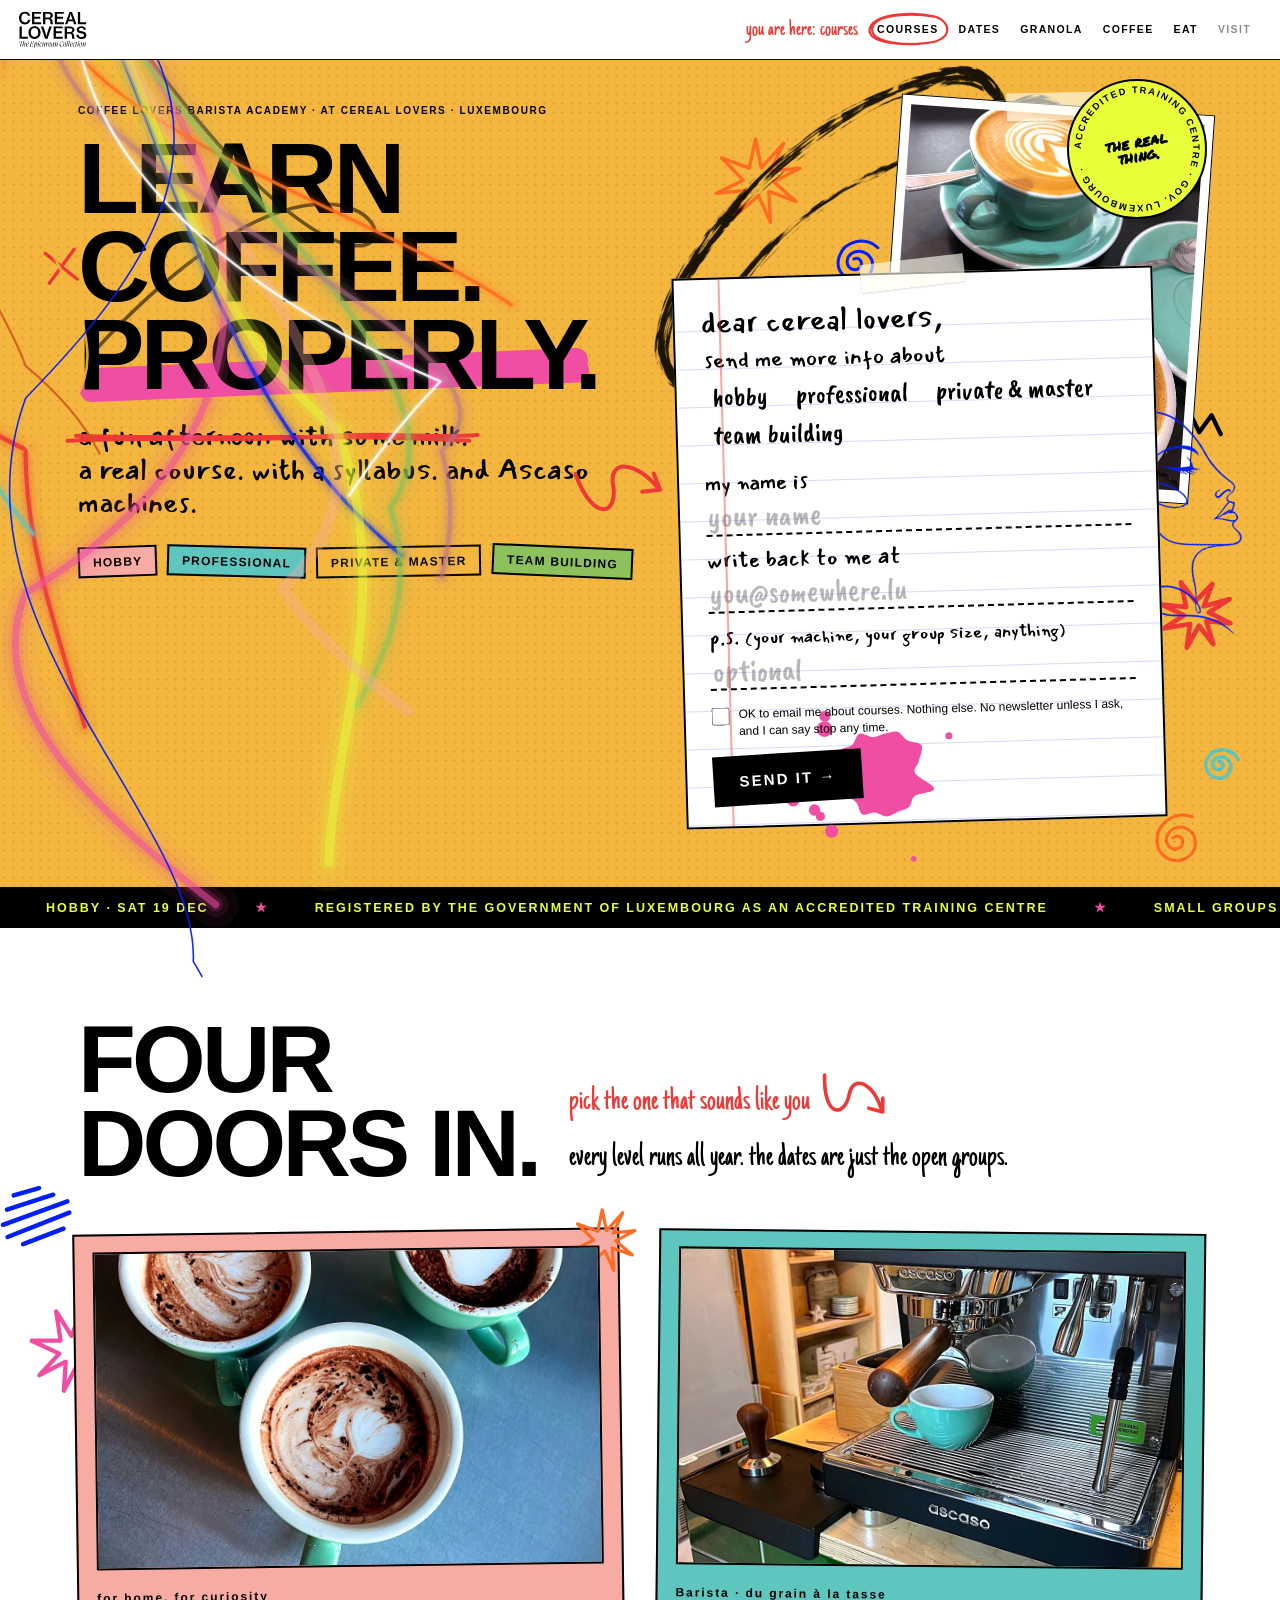
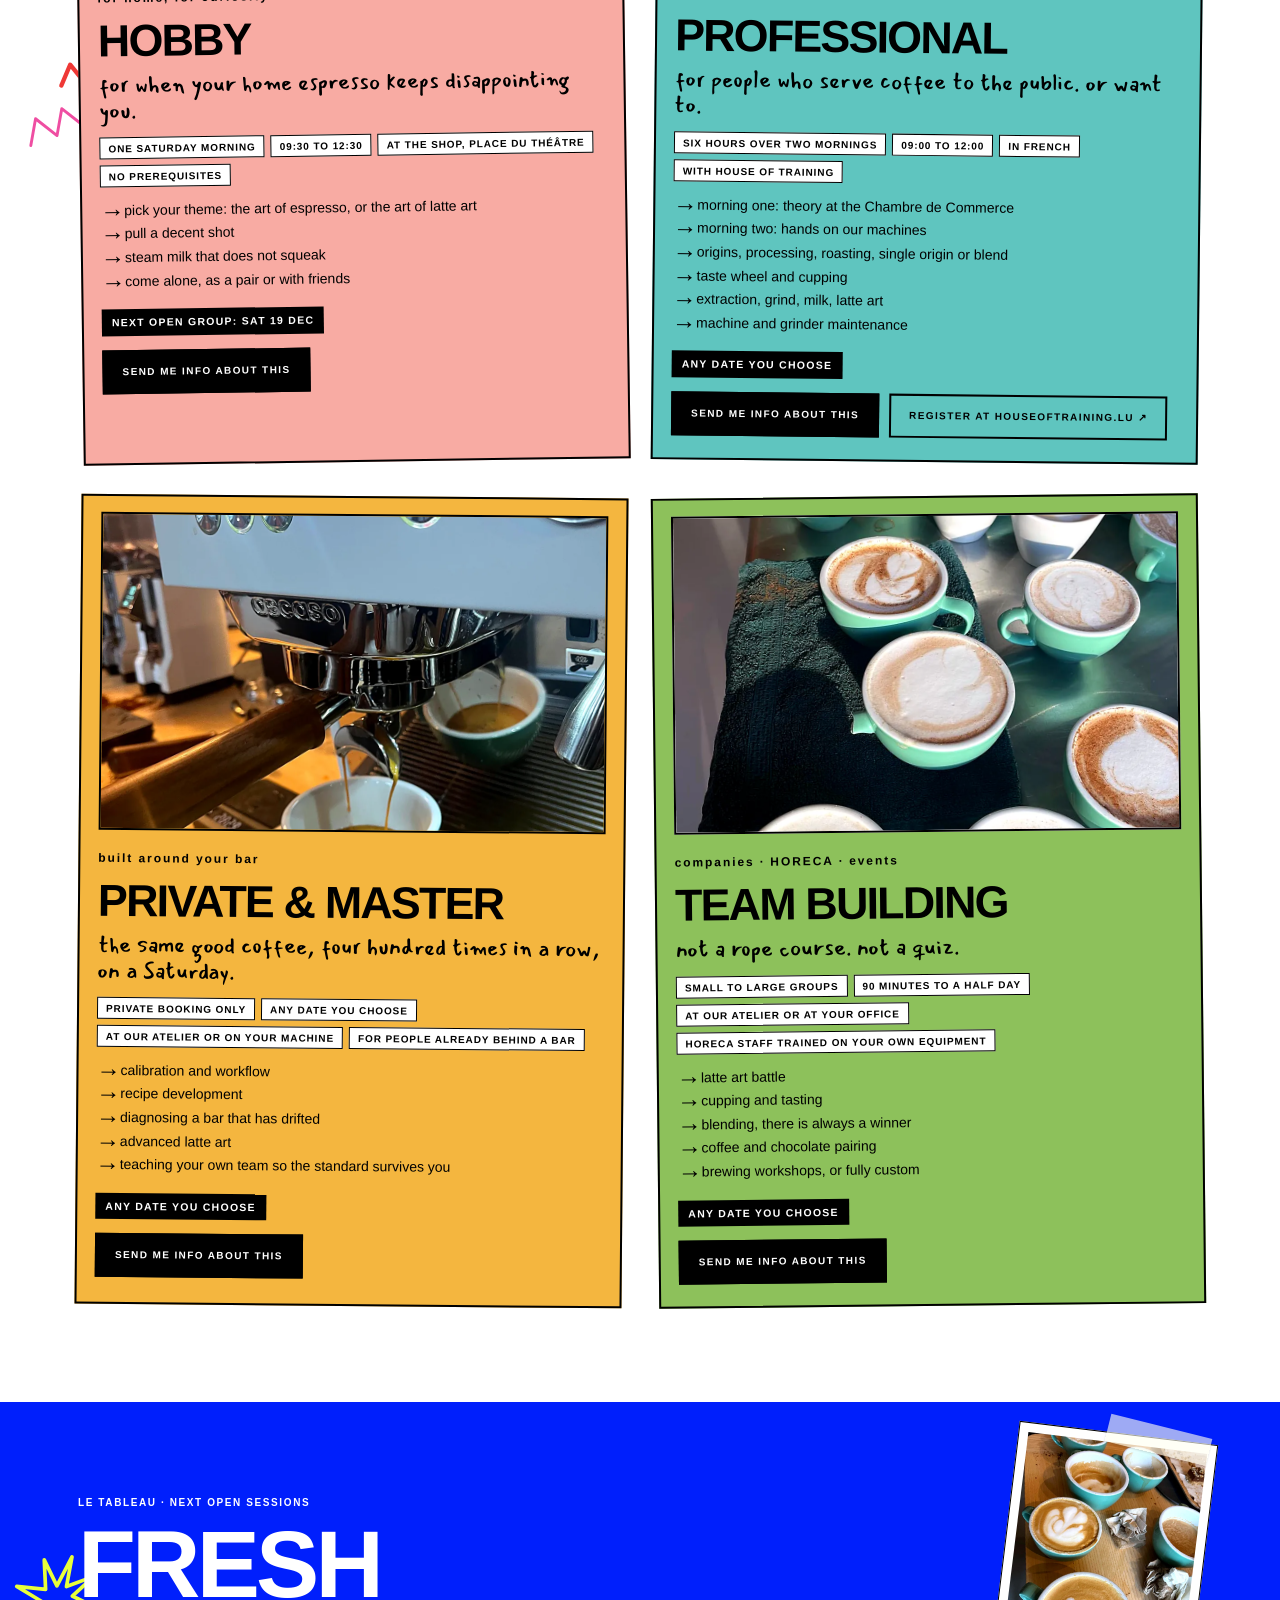
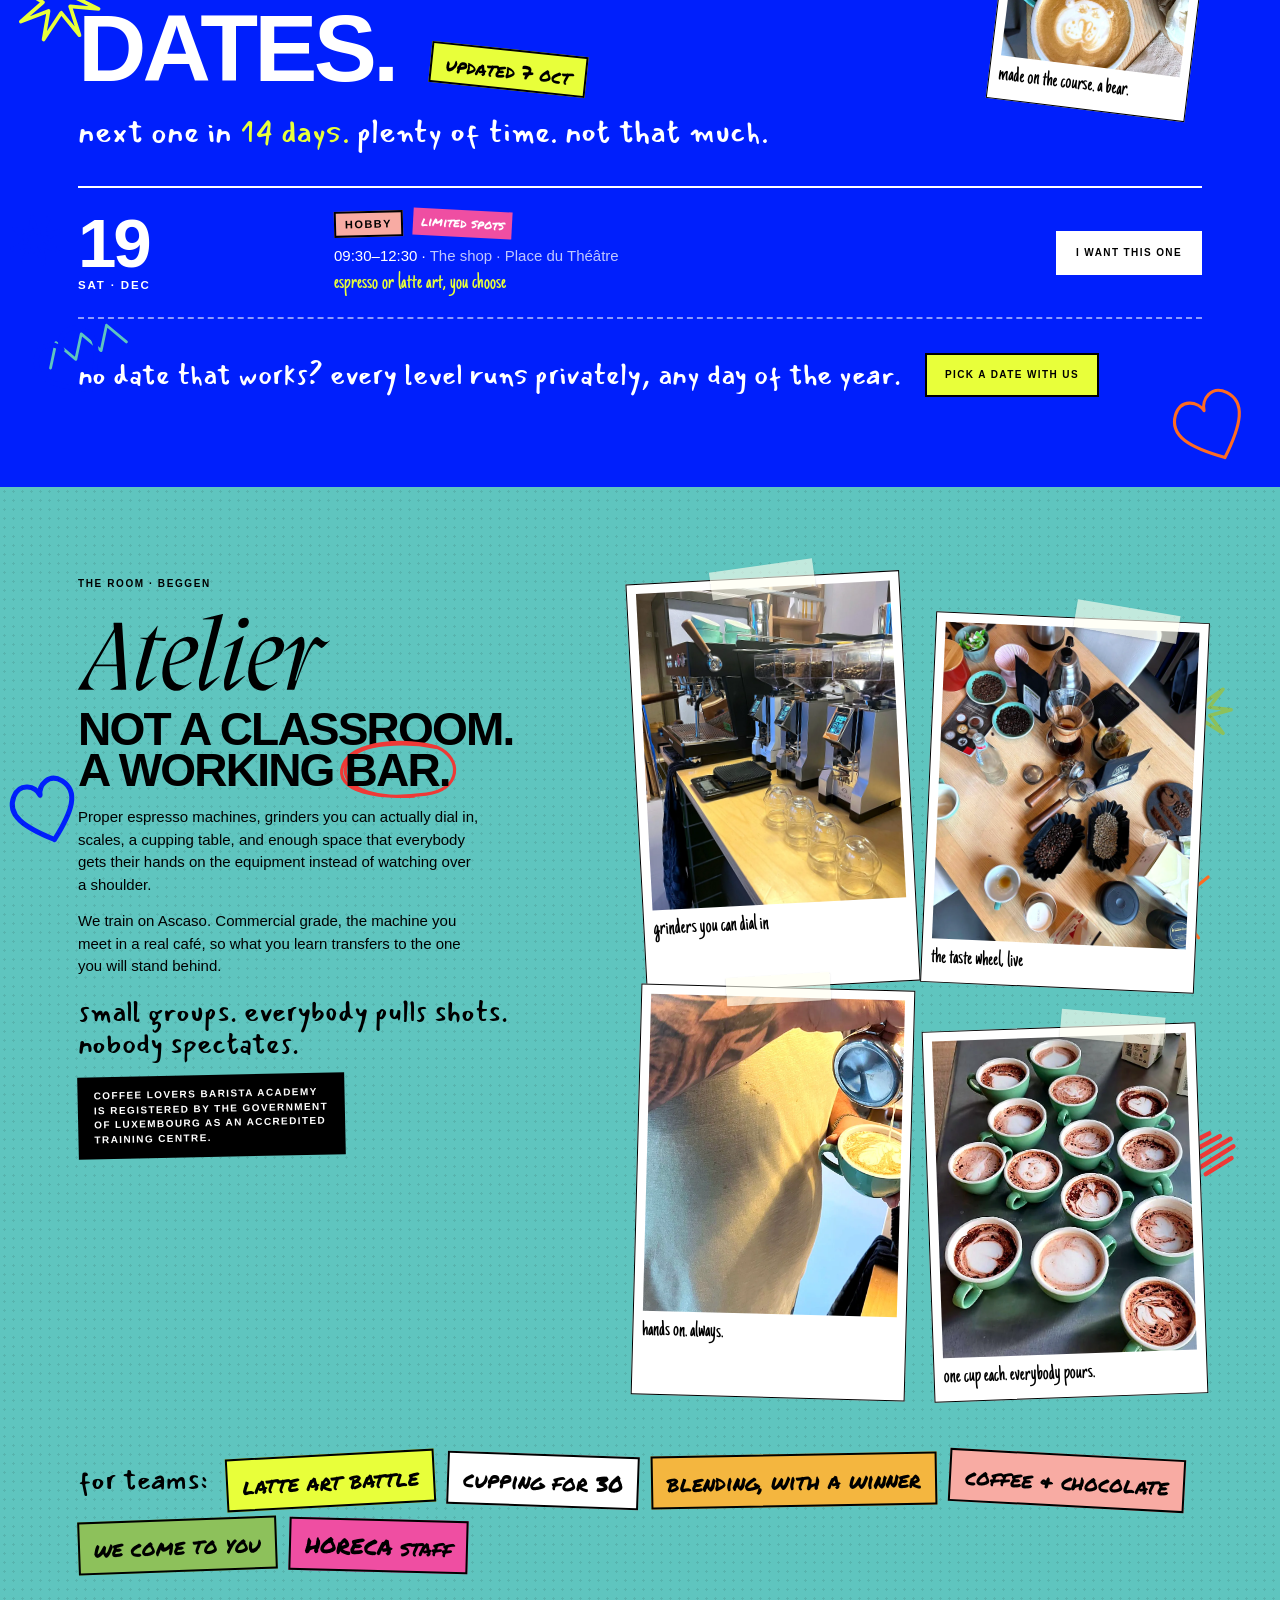
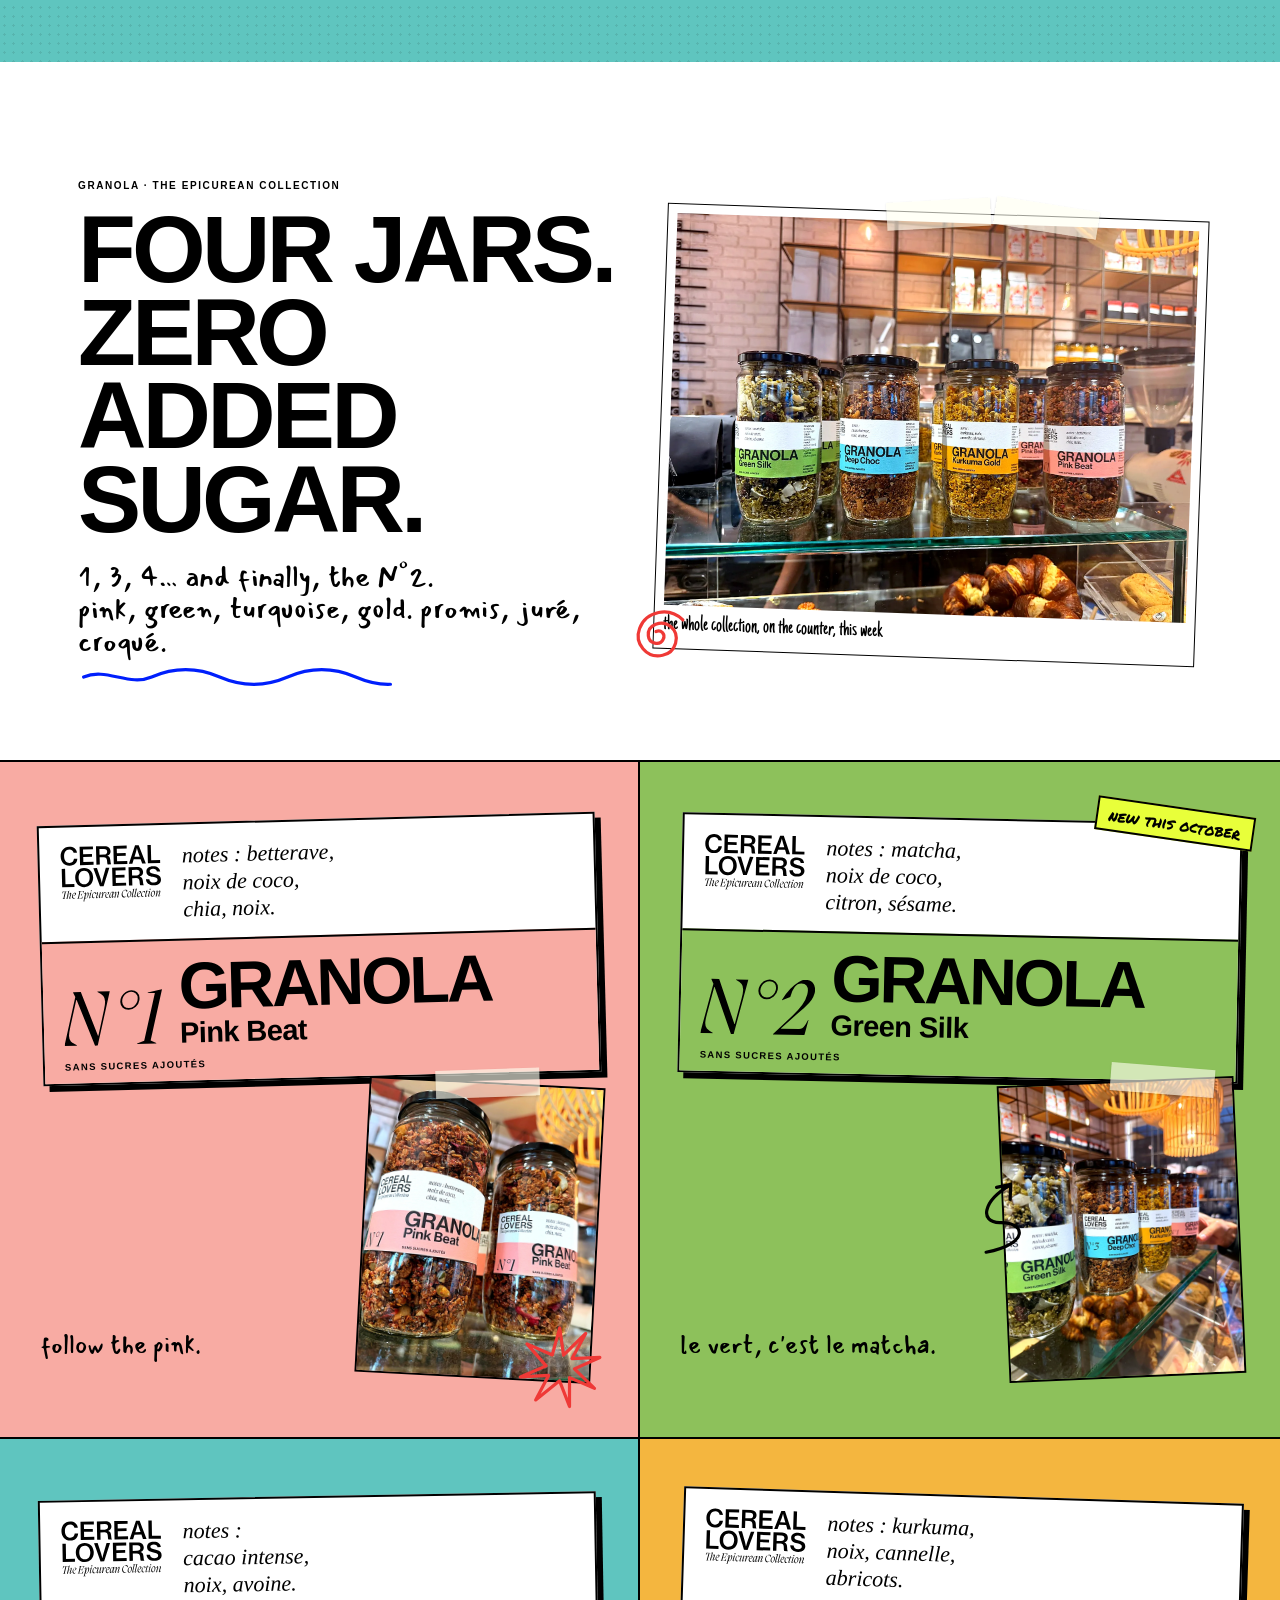
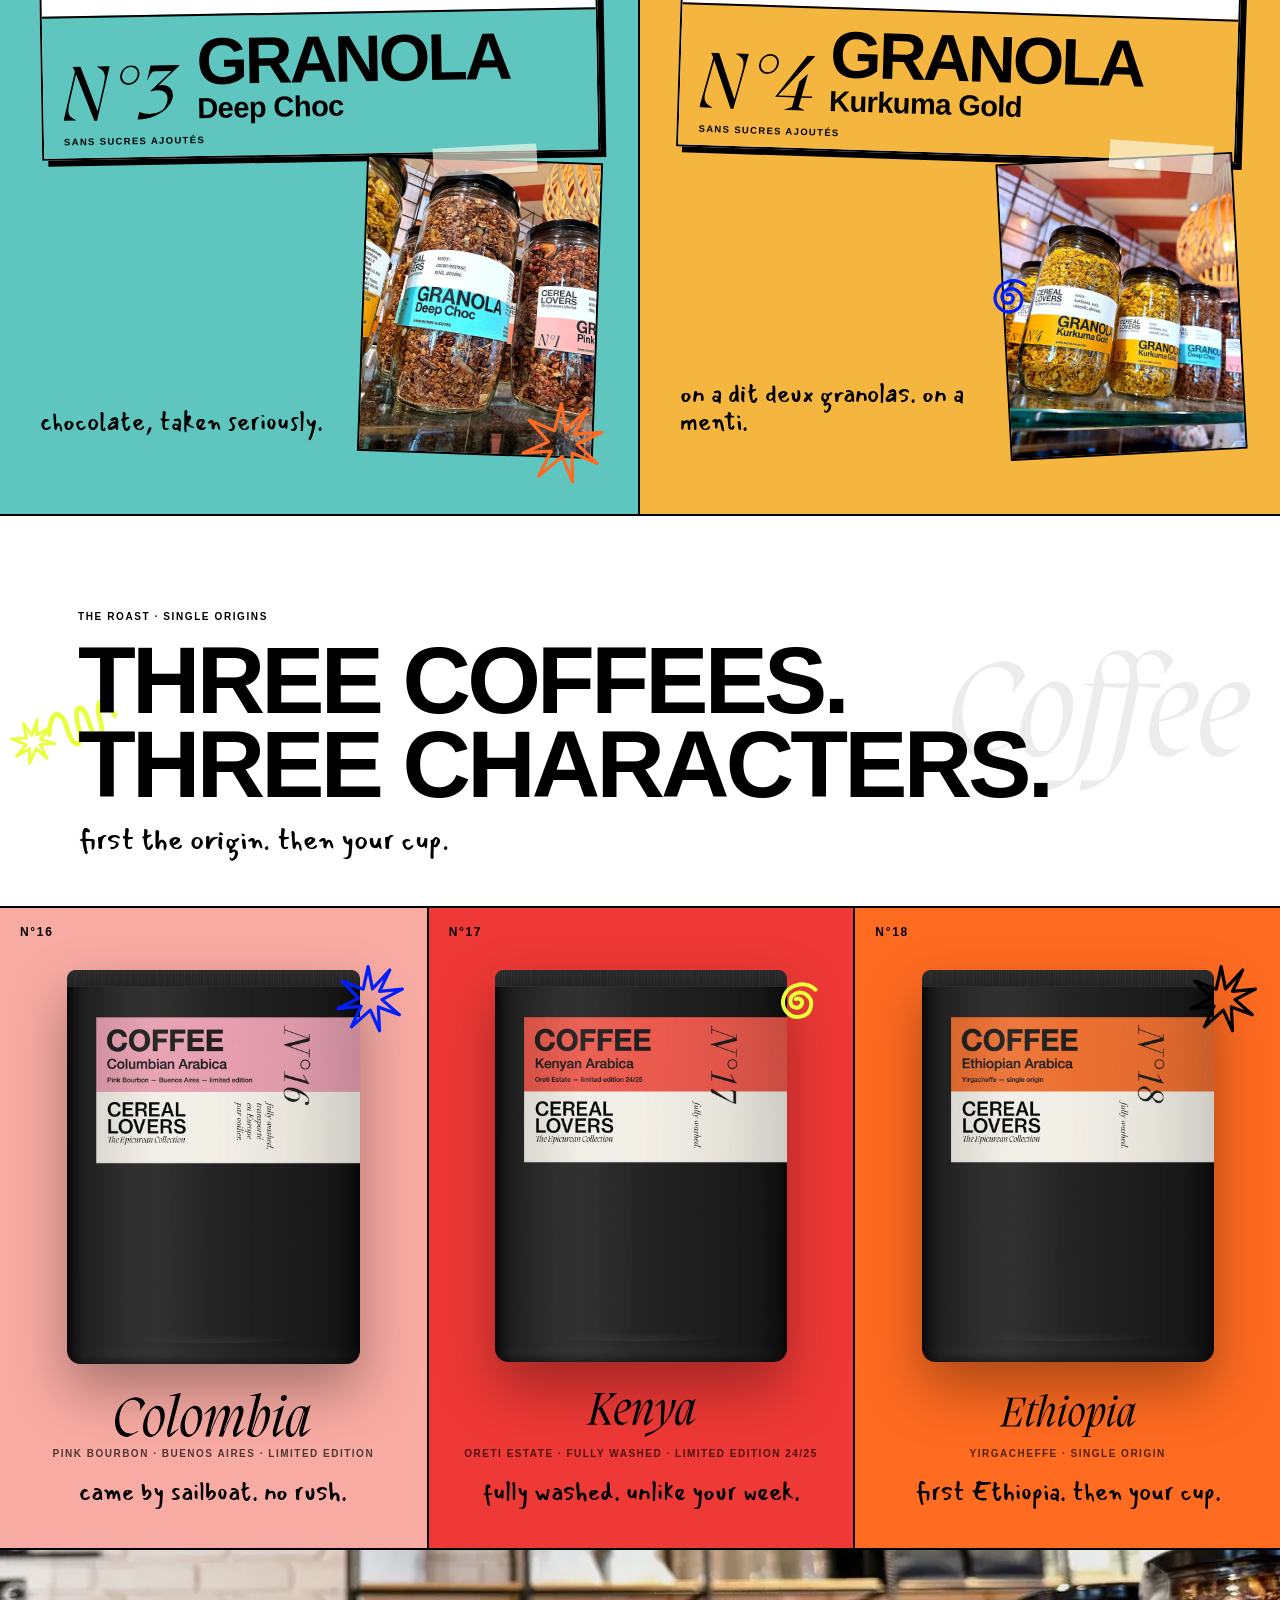
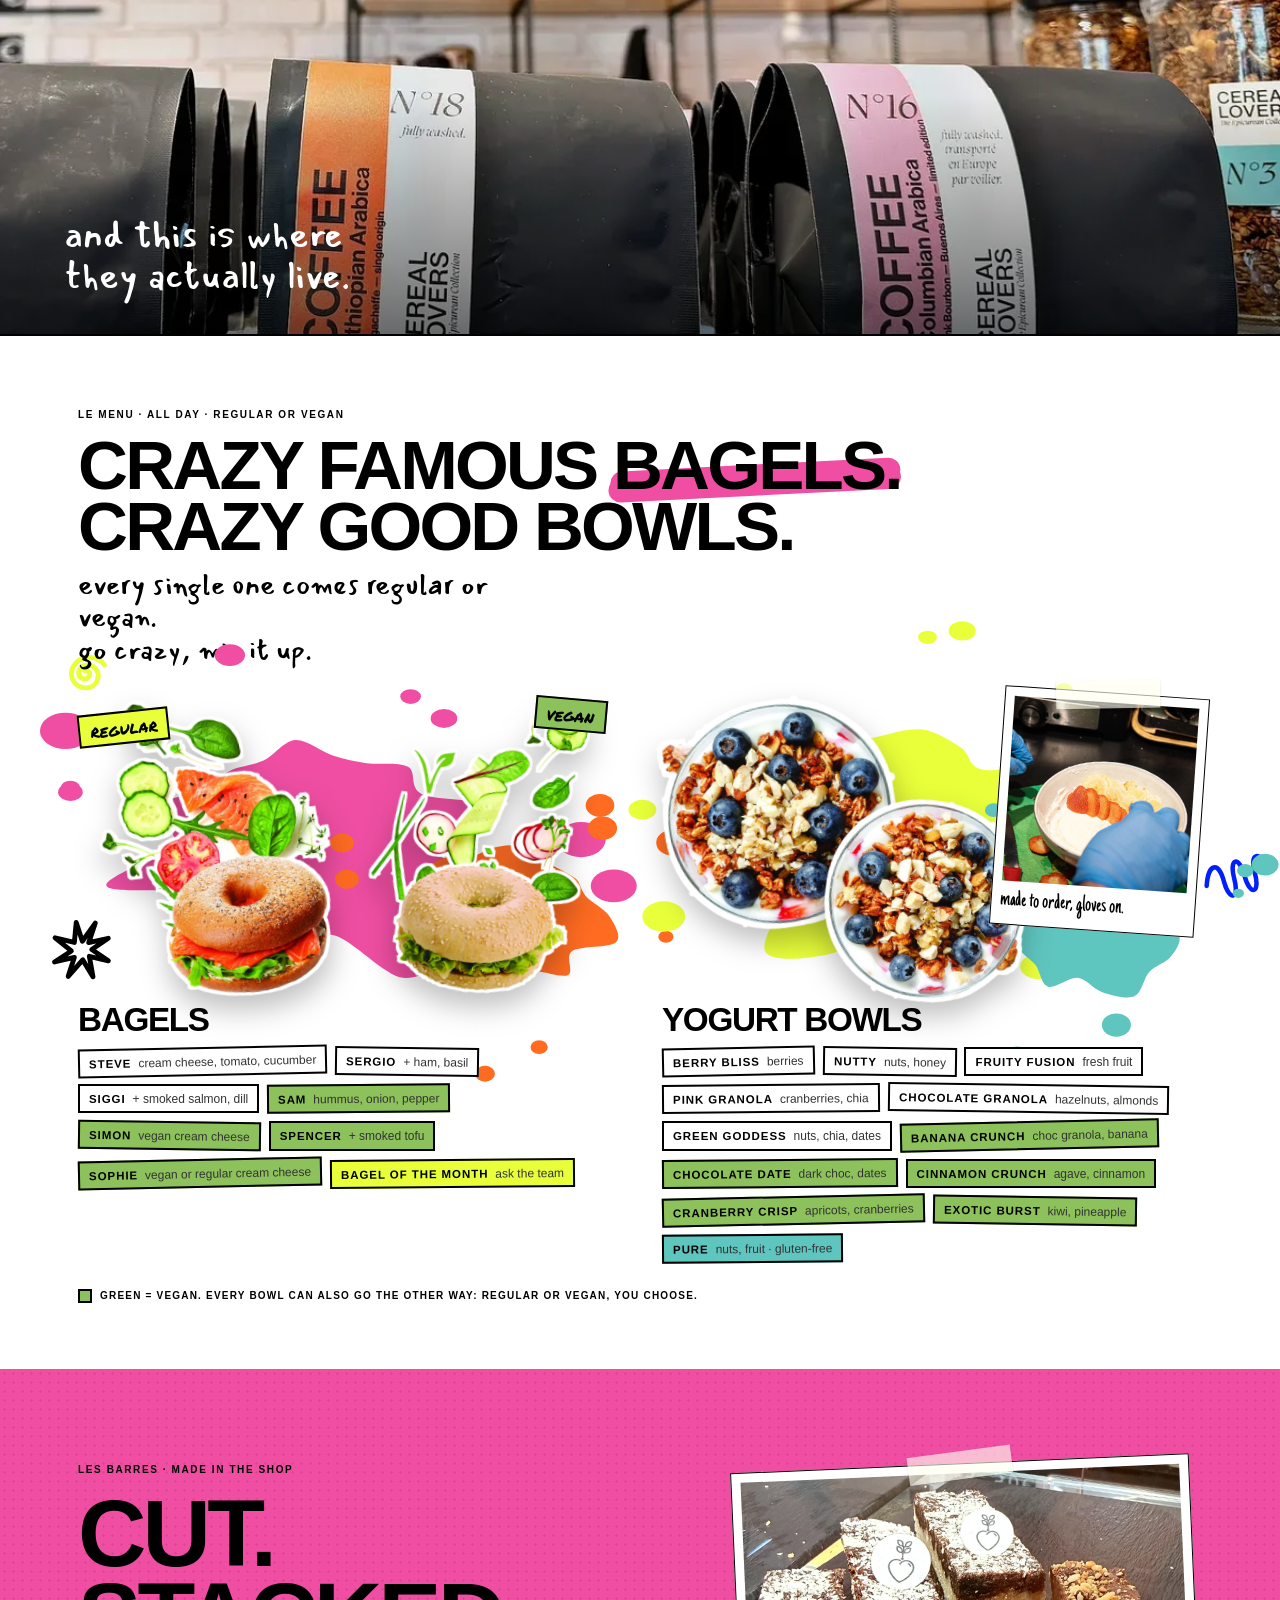
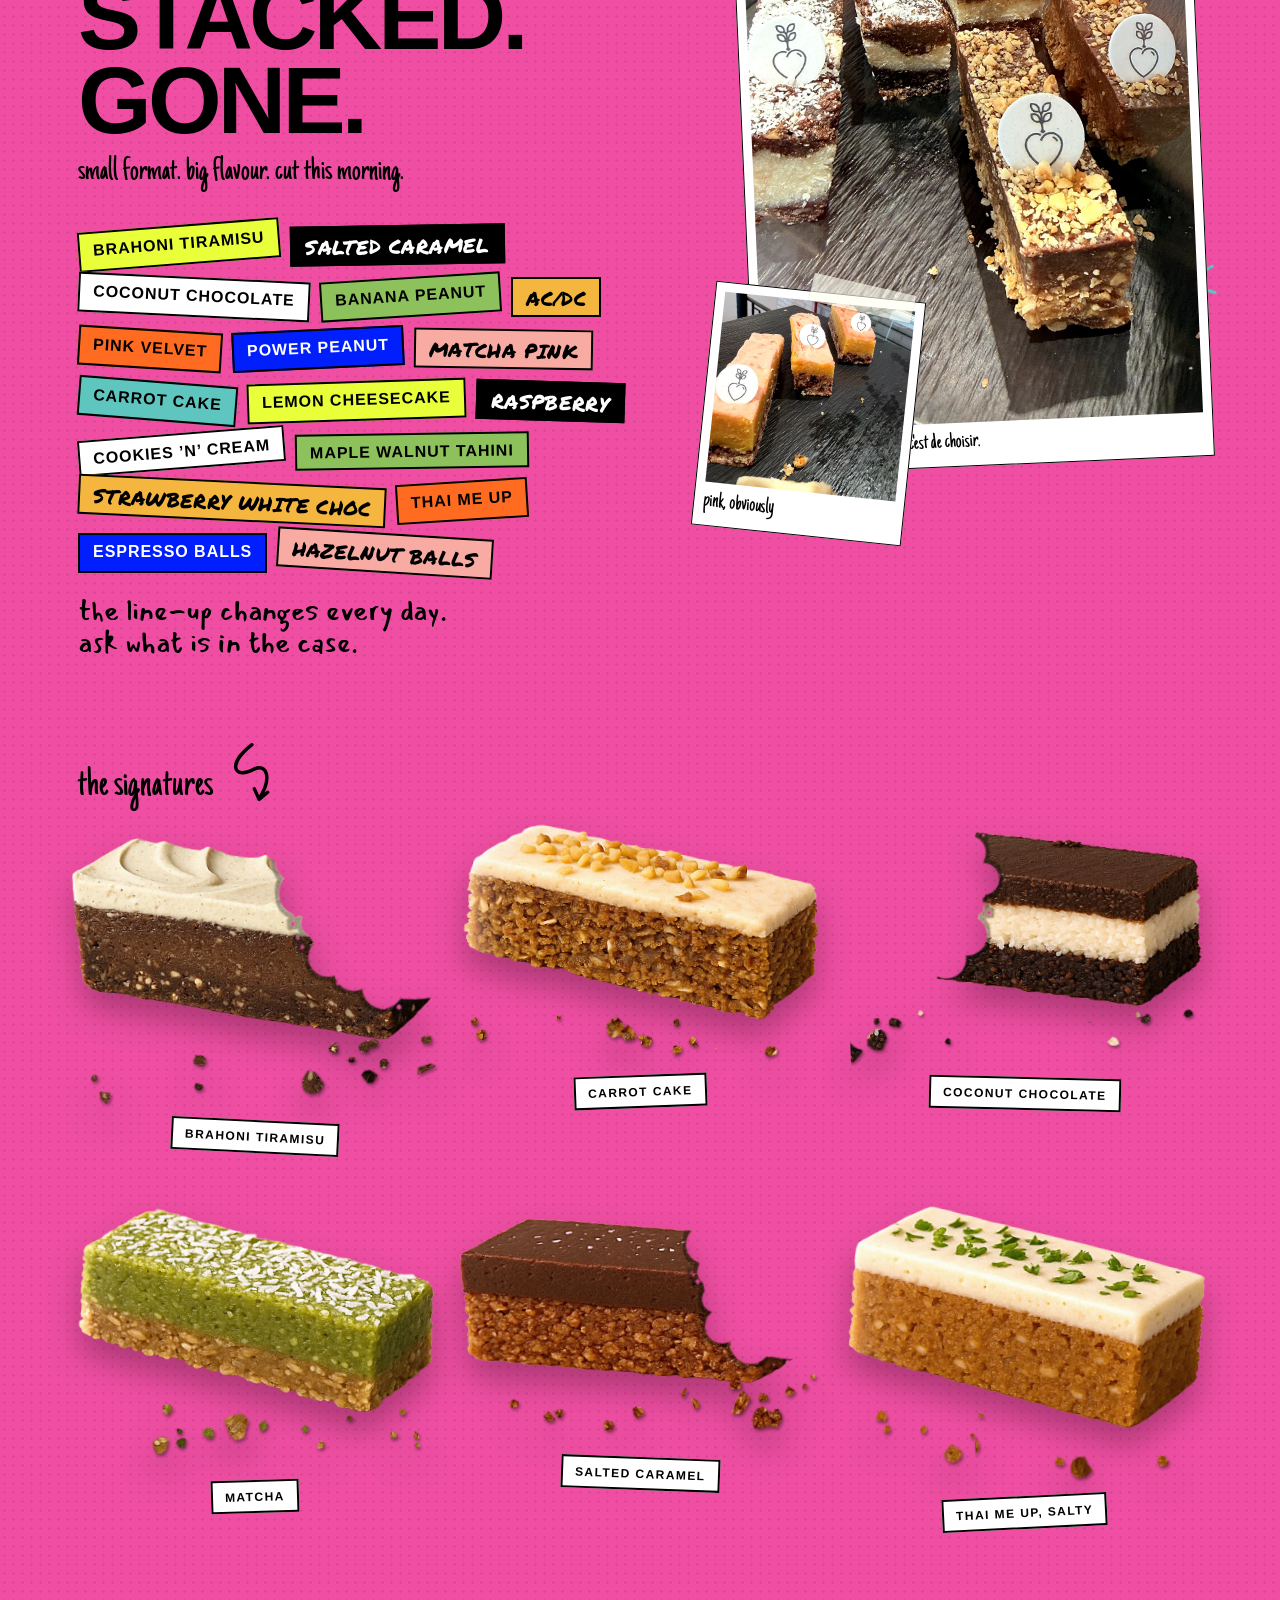
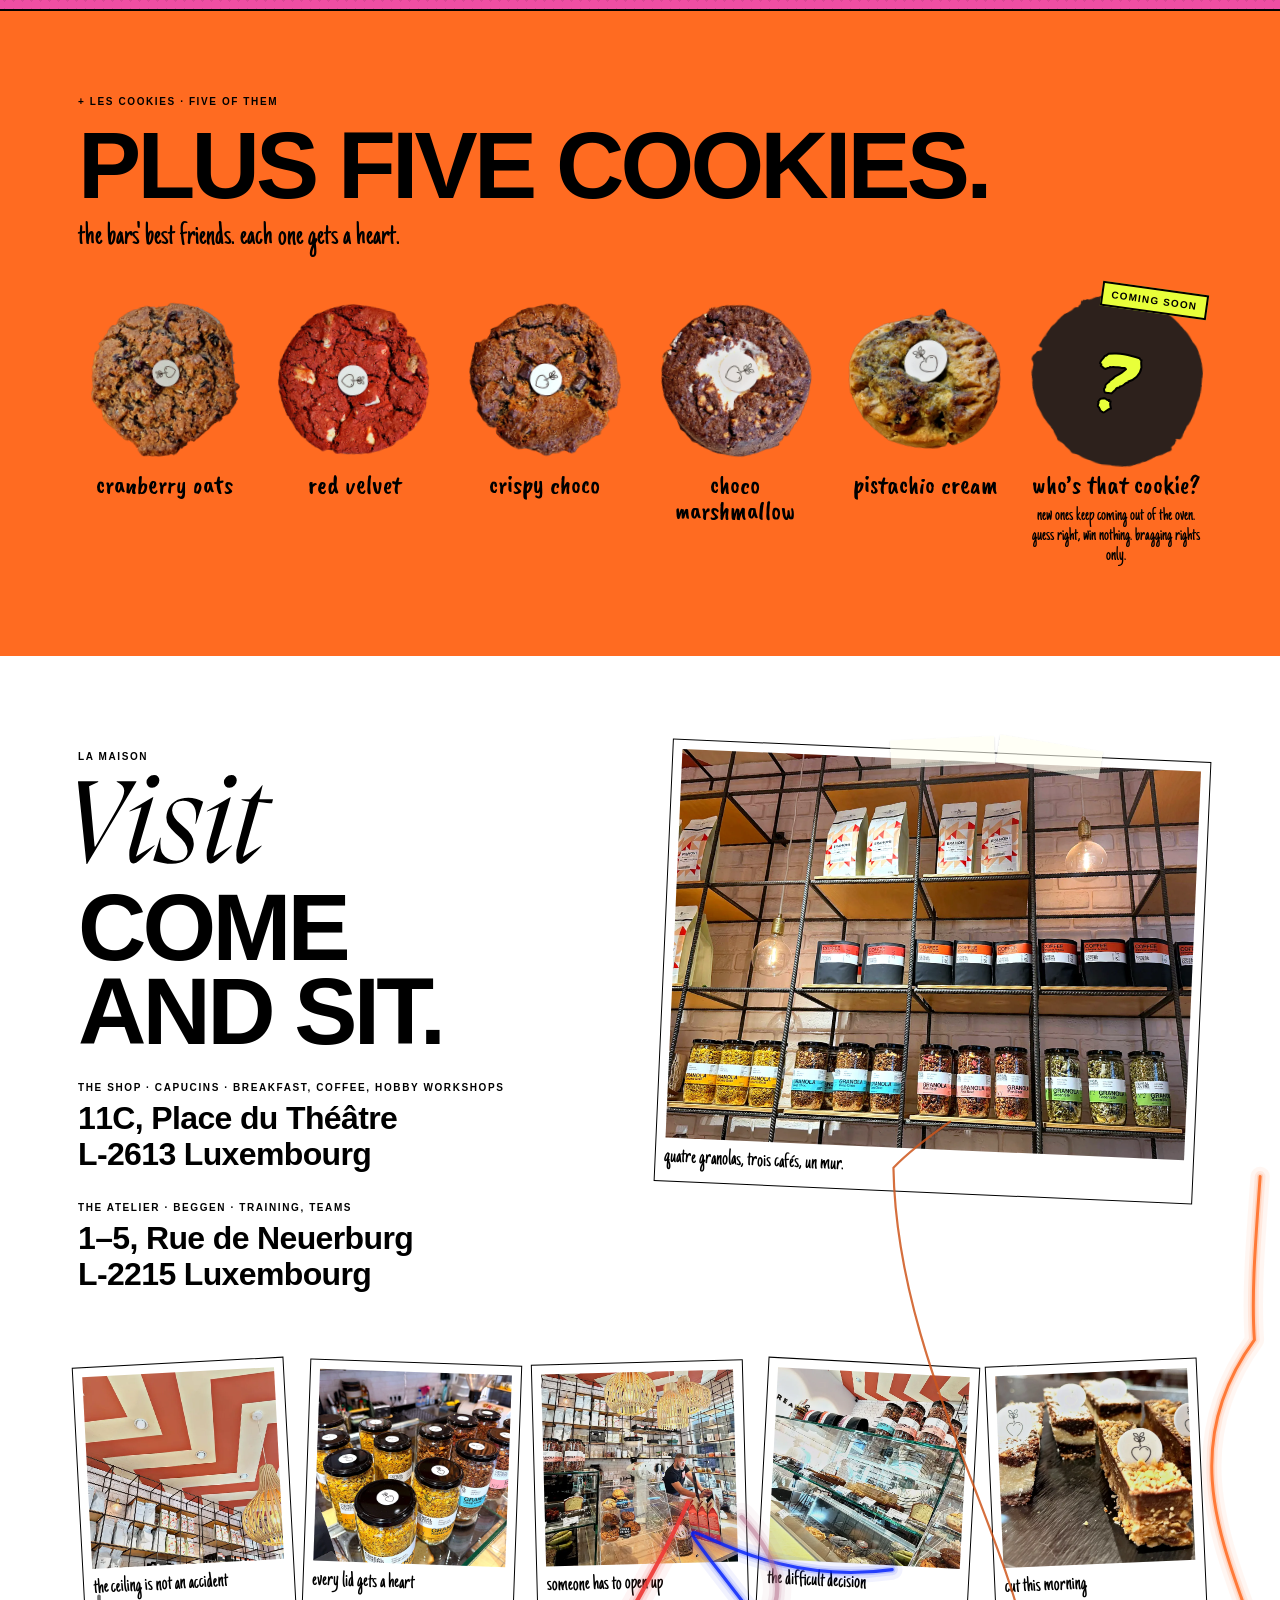
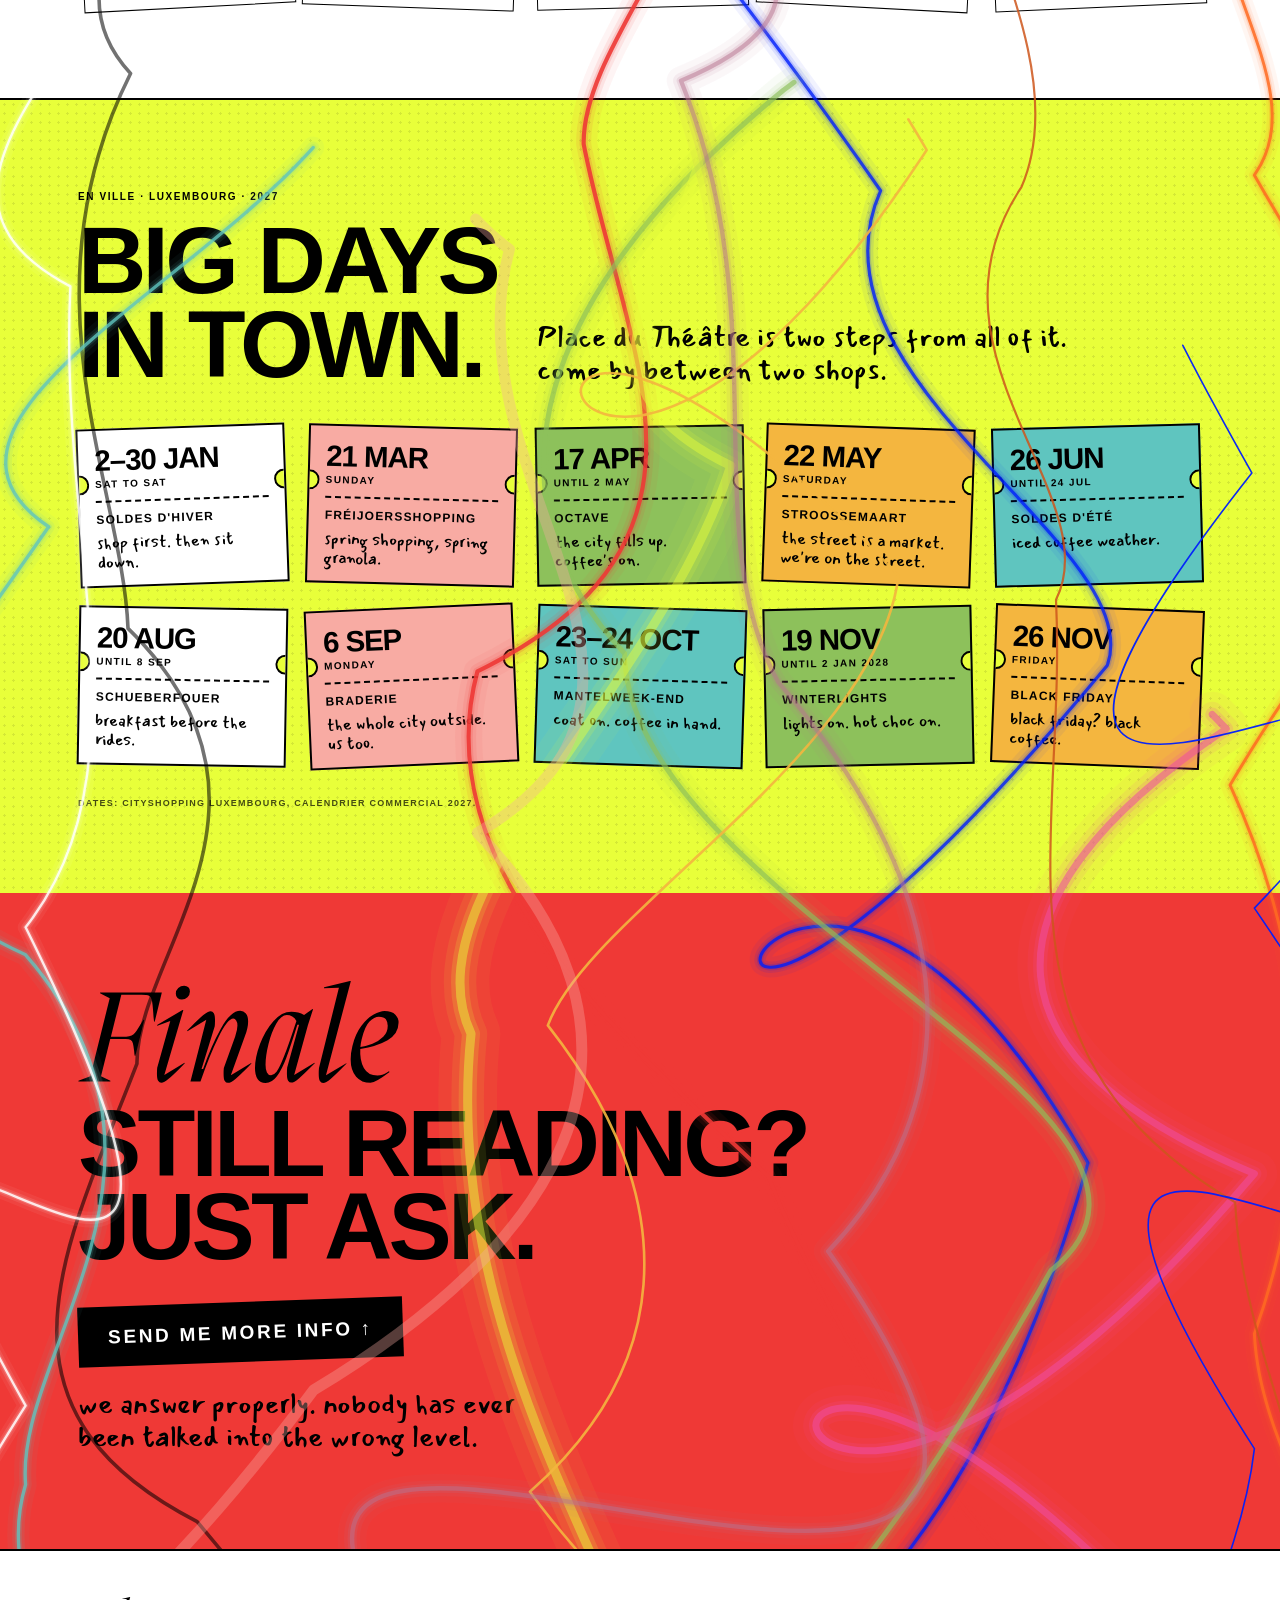
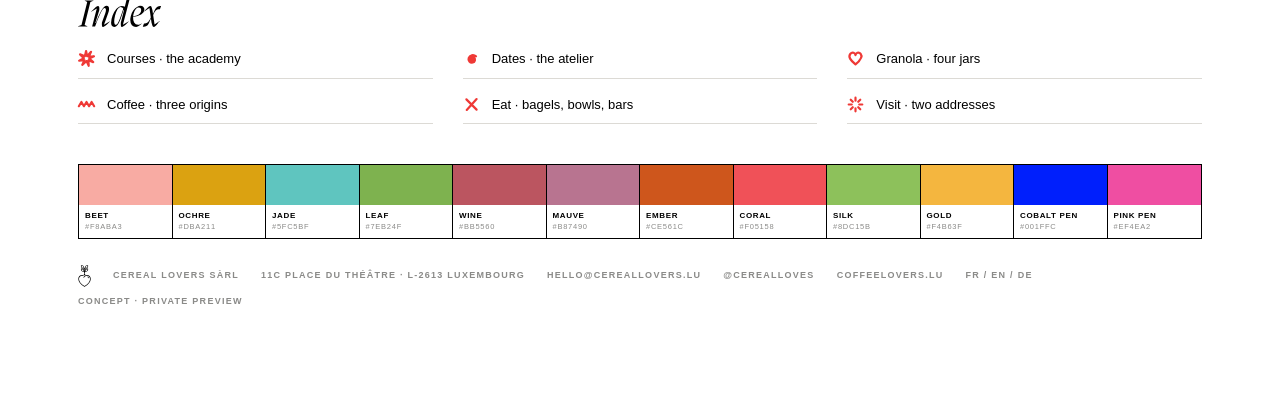
==== commit 83a7f99a: "Scribbles: fourteen glowing pens that draw all the way to the end Every pen now runs just ahead of t" ====
--- a/cereallovers-preview/index.html
+++ b/cereallovers-preview/index.html
@@ -98,7 +98,7 @@
   background-image:radial-gradient(rgba(0,0,0,.16) 1.15px,transparent 1.35px);background-size:9px 9px}
 
 /* the ink spine: seven pens drawing down the whole page */
-#spine{position:absolute;inset:0;z-index:5;pointer-events:none;mix-blend-mode:multiply}
+#spine{position:absolute;inset:0;z-index:5;pointer-events:none;overflow:hidden}
 #spine svg{width:100%;height:100%;display:block}
 #spine path{fill:none;stroke-linecap:round;stroke-linejoin:round;vector-effect:non-scaling-stroke;stroke-dasharray:1 1.02;stroke-dashoffset:1}
 
@@ -1012,28 +1012,43 @@
   });
   watch(document);
 
-  /* ---------- the spine: seven pens, generated, drawn by scrolling ---------- */
+  /* ---------- the spine: fourteen pens, glowing, drawn by scrolling, all the way to the end ---------- */
+  // c colour, w line width, o opacity, k how far ahead of the reader the pen runs, g glow
   var pens = [
-    {c:'#000',w:4.2,o:.5,s:1.00,seed:11},{c:'#ef3936',w:4,o:.85,s:1.18,seed:23},{c:'#001ffc',w:3.6,o:.75,s:.86,seed:37},
-    {c:'#ef4ea2',w:7,o:.6,s:1.38,seed:41},{c:'#ff6b21',w:3.4,o:.8,s:.72,seed:53},{c:'#8dc15b',w:5,o:.7,s:1.06,seed:67},
-    {c:'#5fc5bf',w:3.4,o:.75,s:.94,seed:79},{c:'#e8ff3a',w:9,o:.55,s:1.25,seed:97},{c:'#001ffc',w:1.8,o:.9,s:1.55,seed:131}
+    {c:'#000000',w:3.6,o:.55,k:.80,g:0, seed:11}, {c:'#ef3936',w:4.2,o:.90,k:.95,g:1, seed:23},
+    {c:'#001ffc',w:3.2,o:.80,k:.70,g:1, seed:37}, {c:'#ef4ea2',w:7.0,o:.55,k:1.05,g:1, seed:41},
+    {c:'#ff6b21',w:3.0,o:.85,k:.62,g:1, seed:53}, {c:'#8dc15b',w:5.0,o:.65,k:.88,g:1, seed:67},
+    {c:'#5fc5bf',w:3.4,o:.80,k:.74,g:1, seed:79}, {c:'#e8ff3a',w:9.0,o:.45,k:1.00,g:1, seed:97},
+    {c:'#f4b63f',w:2.6,o:.90,k:.58,g:0, seed:109},{c:'#b87490',w:4.4,o:.50,k:.84,g:1, seed:113},
+    {c:'#f8aba3',w:11, o:.35,k:.92,g:0, seed:127},{c:'#ce561c',w:2.2,o:.85,k:.66,g:0, seed:139},
+    {c:'#ffffff',w:2.4,o:.85,k:.78,g:1, seed:151},{c:'#001ffc',w:1.6,o:.95,k:1.10,g:0, seed:163}
   ];
-  var svg = $('#spineSvg'), spine = [];
+  var svg = $('#spineSvg'), spine = [], small = window.innerWidth < 600;
   function rng(seed){ return function(){ seed = (seed*16807) % 2147483647; return (seed-1)/2147483646; }; }
+  function mkPath(d, col, w, o){
+    var el = document.createElementNS('http://www.w3.org/2000/svg','path');
+    el.setAttribute('d', d); el.setAttribute('pathLength','1');
+    el.style.stroke = col; el.style.strokeWidth = w; el.style.opacity = o;
+    if(rm) el.style.strokeDashoffset = 0;
+    svg.appendChild(el); return el;
+  }
   pens.forEach(function(p){
-    var r = rng(p.seed), x = 80 + r()*840, y = 0, d = 'M'+x.toFixed(0)+' 0';
-    while(y < 12000){
-      var nx = Math.max(30, Math.min(970, x + (r()-.5)*760)), ny = y + 380 + r()*160, c1, c2;
-      if(r() < .2){ c1 = [x + (r()>.5?1:-1)*(260+r()*200), ny + 140]; c2 = [nx + (r()>.5?1:-1)*(260+r()*200), y - 60]; }
-      else { c1 = [x + (r()-.5)*420, y + (ny-y)*.4]; c2 = [nx + (r()-.5)*420, y + (ny-y)*.75]; }
+    var r = rng(p.seed), x = 60 + r()*880, y = -40, d = 'M'+x.toFixed(0)+' '+y;
+    while(y < 12060){
+      var nx = Math.max(20, Math.min(980, x + (r()-.5)*780)), ny = y + 340 + r()*200, c1, c2;
+      if(r() < .22){ c1 = [x + (r()>.5?1:-1)*(240+r()*220), ny + 150]; c2 = [nx + (r()>.5?1:-1)*(240+r()*220), y - 70]; }
+      else { c1 = [x + (r()-.5)*440, y + (ny-y)*.4]; c2 = [nx + (r()-.5)*440, y + (ny-y)*.75]; }
       d += ' C'+c1[0].toFixed(0)+' '+c1[1].toFixed(0)+','+c2[0].toFixed(0)+' '+c2[1].toFixed(0)+','+nx.toFixed(0)+' '+ny.toFixed(0);
       x = nx; y = ny;
     }
-    var el = document.createElementNS('http://www.w3.org/2000/svg','path');
-    el.setAttribute('d',d); el.setAttribute('pathLength','1');
-    el.style.stroke = p.c; el.style.strokeWidth = p.w; el.style.opacity = p.o;
-    if(rm) el.style.strokeDashoffset = 0;
-    svg.appendChild(el); spine.push({el:el,s:p.s});
+    var f = small ? .7 : 1, layers = [];
+    if(p.g){                                   // a soft glow: three wide, faint strokes under the line
+      layers.push(mkPath(d, p.c, p.w*6.5*f, .05));
+      layers.push(mkPath(d, p.c, p.w*3.6*f, .09));
+      layers.push(mkPath(d, p.c, p.w*2.0*f, .16));
+    }
+    layers.push(mkPath(d, p.c, p.w*f, p.o));
+    spine.push({els:layers, k:p.k});
   });
 
   /* ---------- the data: courses.json is the only thing to edit ---------- */
@@ -1255,7 +1270,15 @@
     ticking = false;
     var doc = document.scrollingElement || document.documentElement;
     var prog = doc.scrollTop / Math.max(1, doc.scrollHeight - doc.clientHeight);
-    if(!rm) spine.forEach(function(p){ p.el.style.strokeDashoffset = 1 - Math.min(1, prog*p.s + .015); });
+    if(!rm){
+      var pageH = Math.max(1, doc.scrollHeight);
+      spine.forEach(function(p){
+        // each pen runs a little ahead of the reader at its own pace, and every pen reaches the bottom
+        var t = Math.max(prog, Math.min(1, (doc.scrollTop + window.innerHeight * p.k) / pageH));
+        var off = String(1 - t);
+        for(var i=0;i<p.els.length;i++) p.els[i].style.strokeDashoffset = off;
+      });
+    }
     var mid = window.innerHeight*.4, at = secs[0];
     secs.forEach(function(s){ if(s.getBoundingClientRect().top <= mid) at = s; });
     var k = at.dataset.k + at.dataset.name;
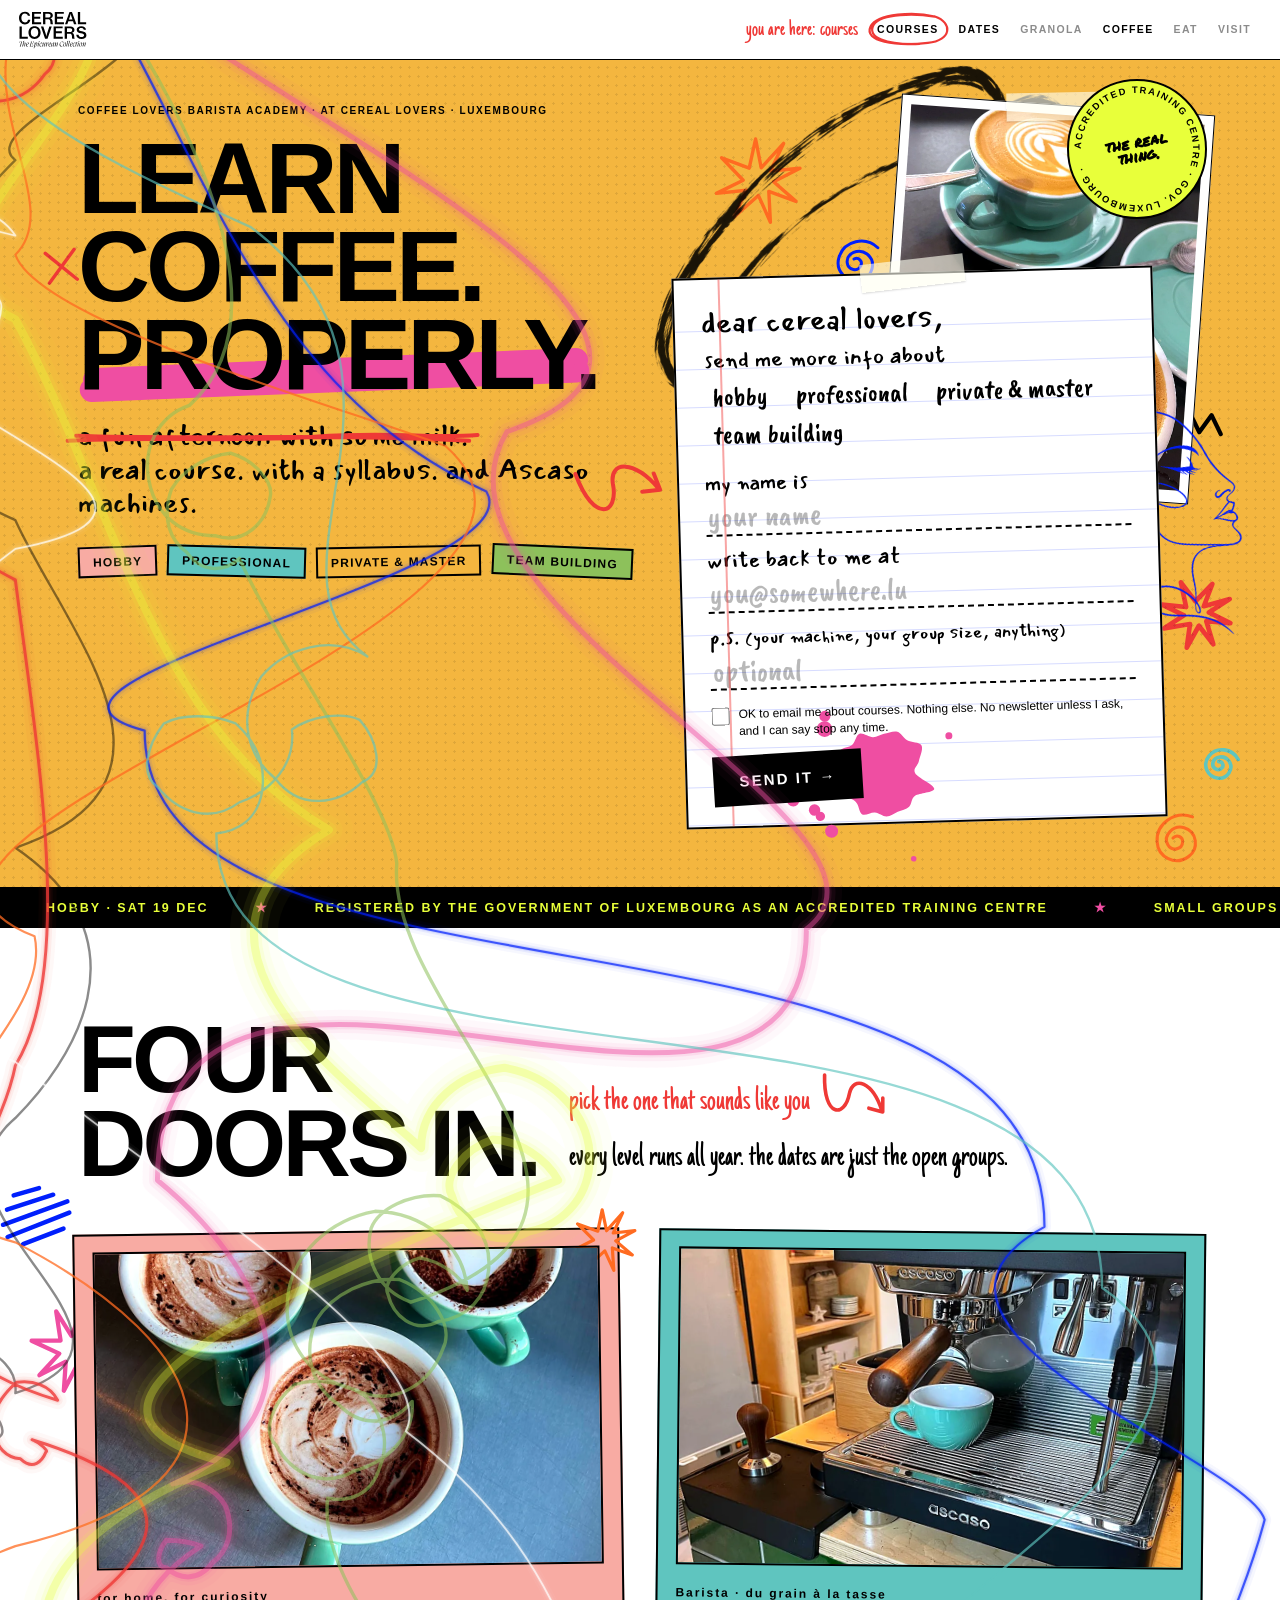
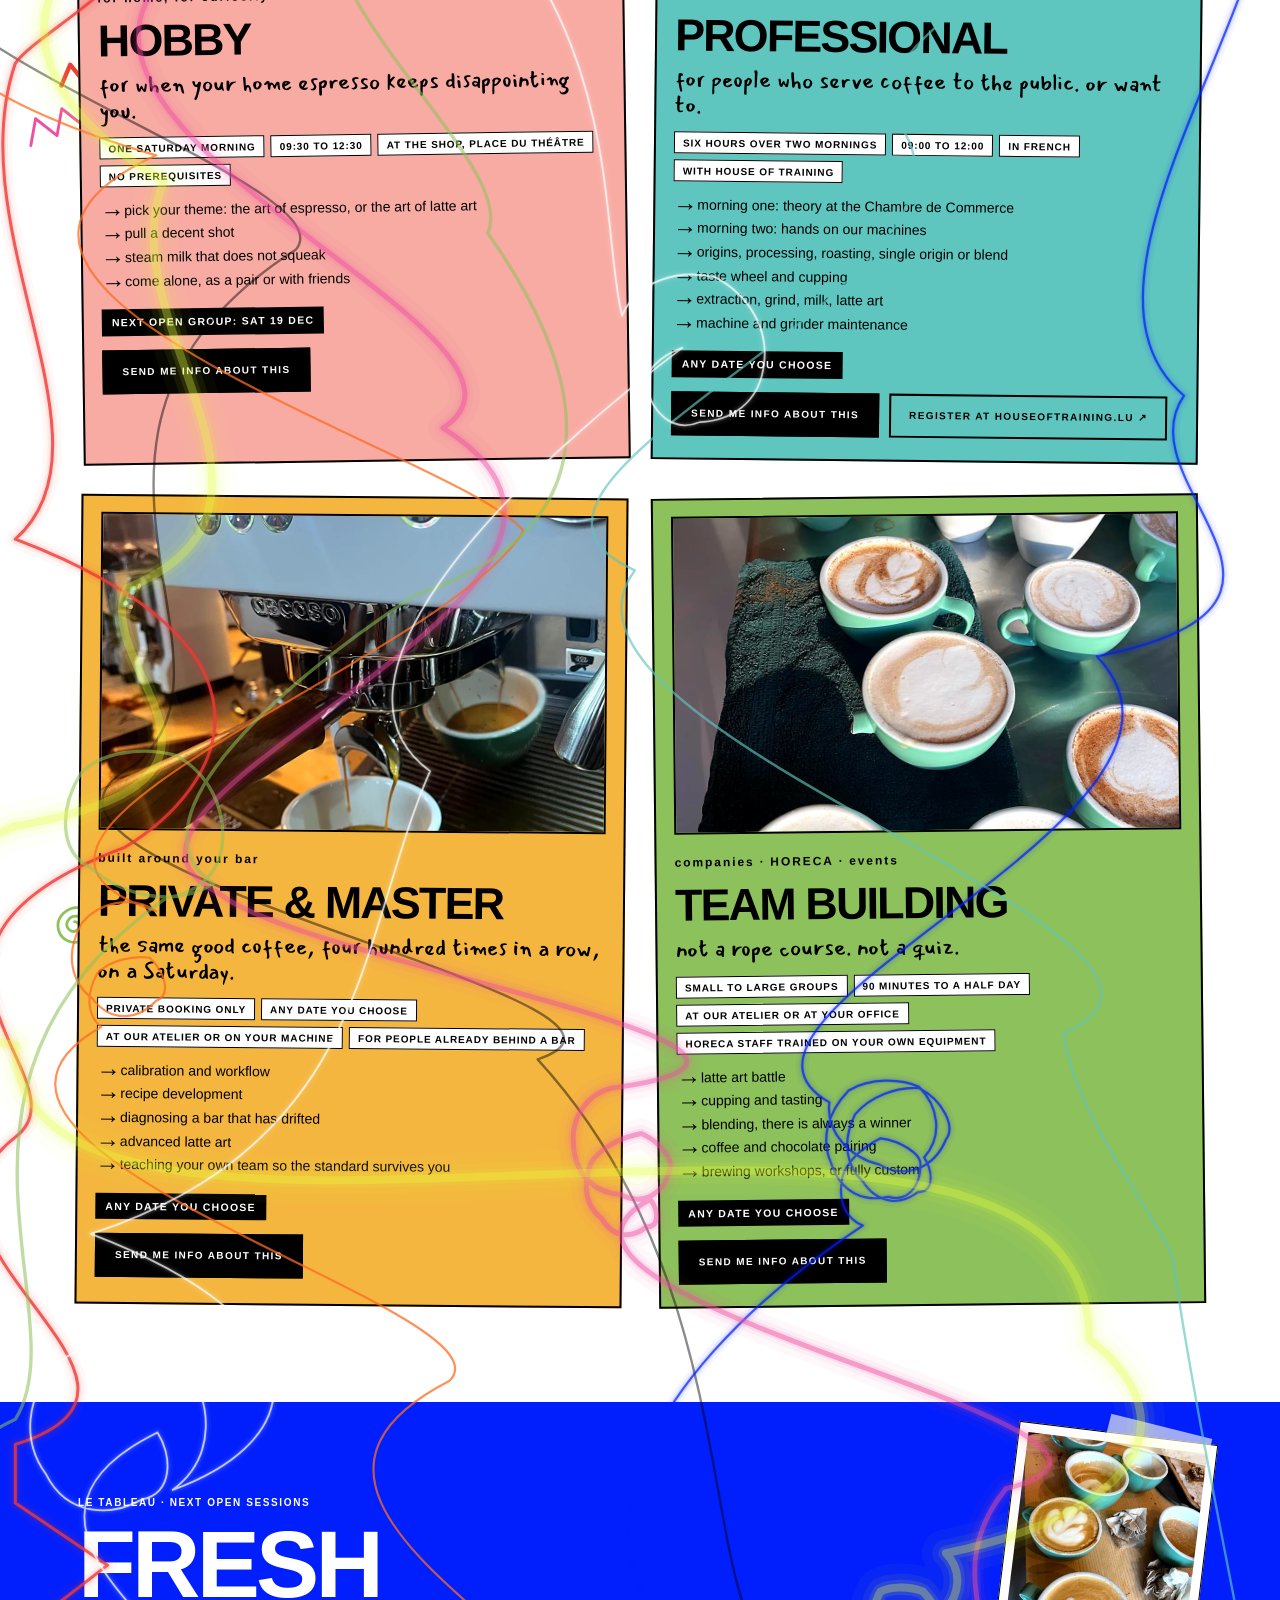
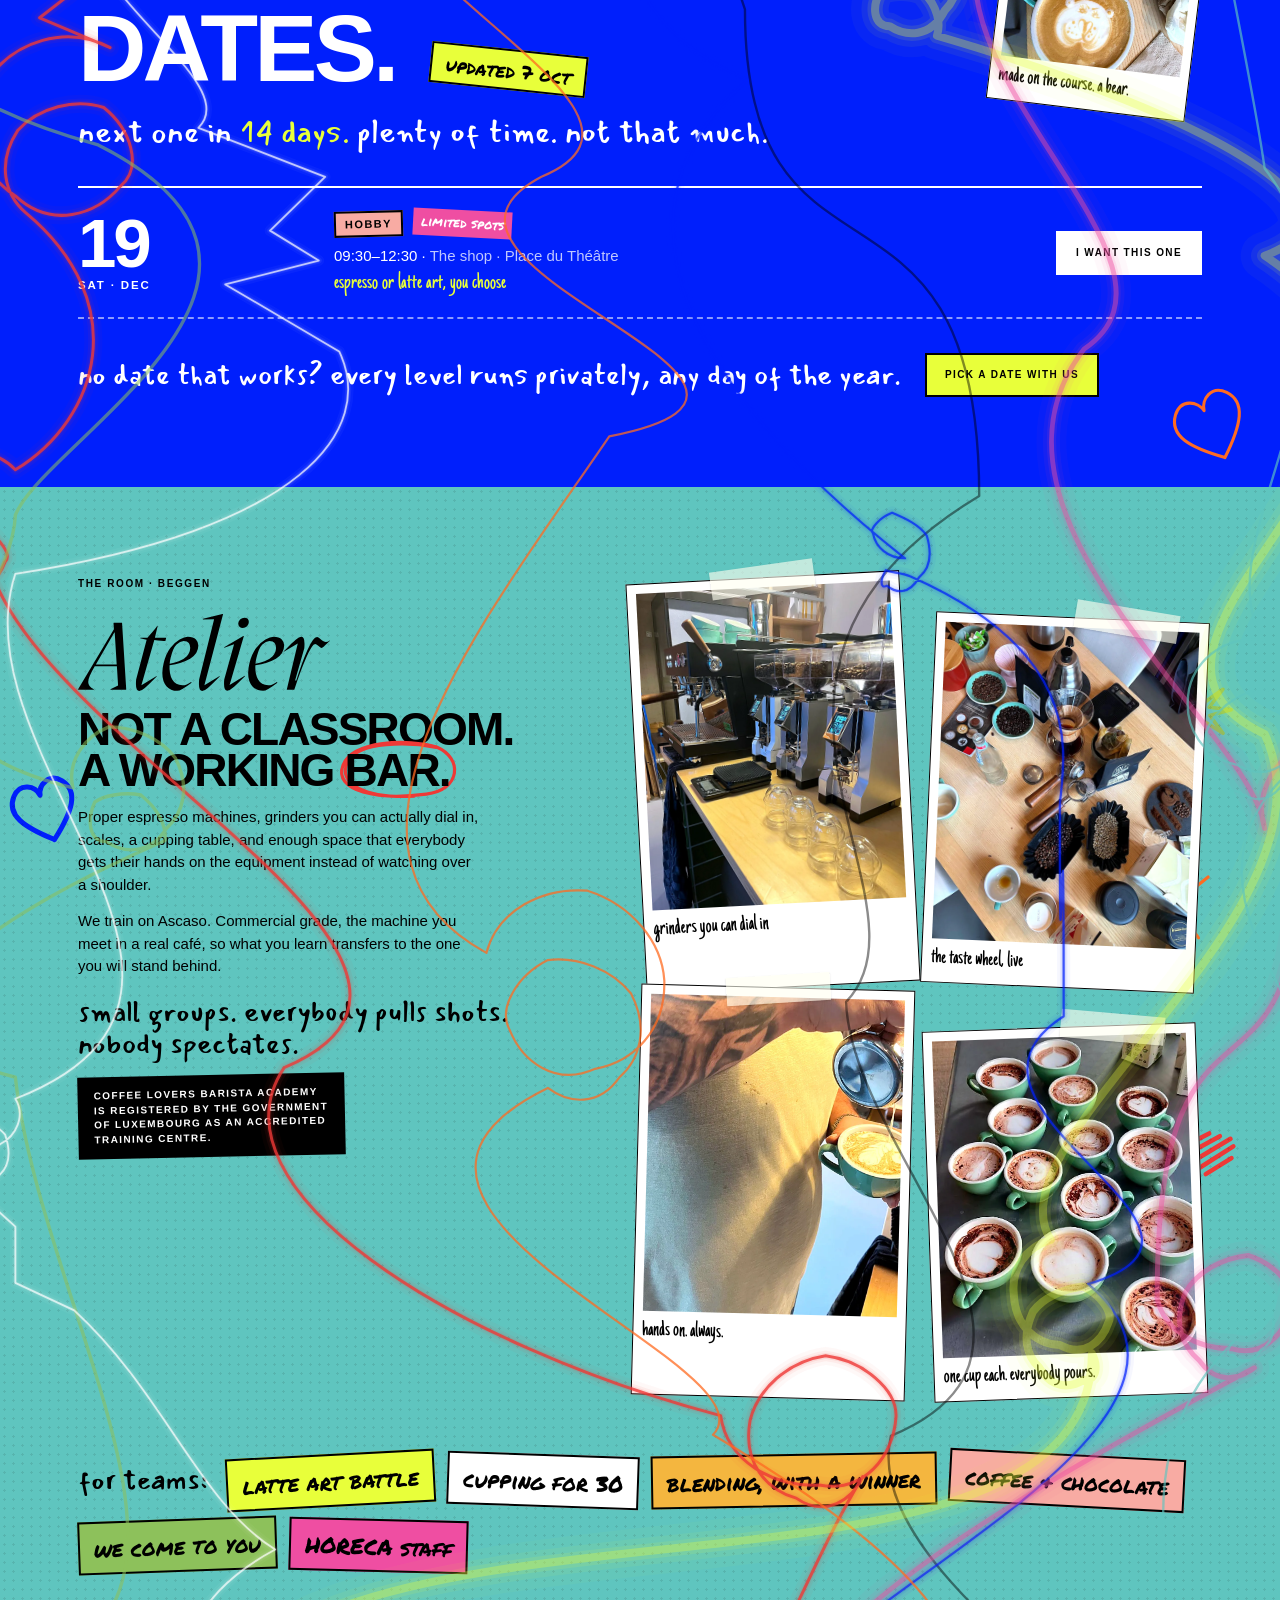
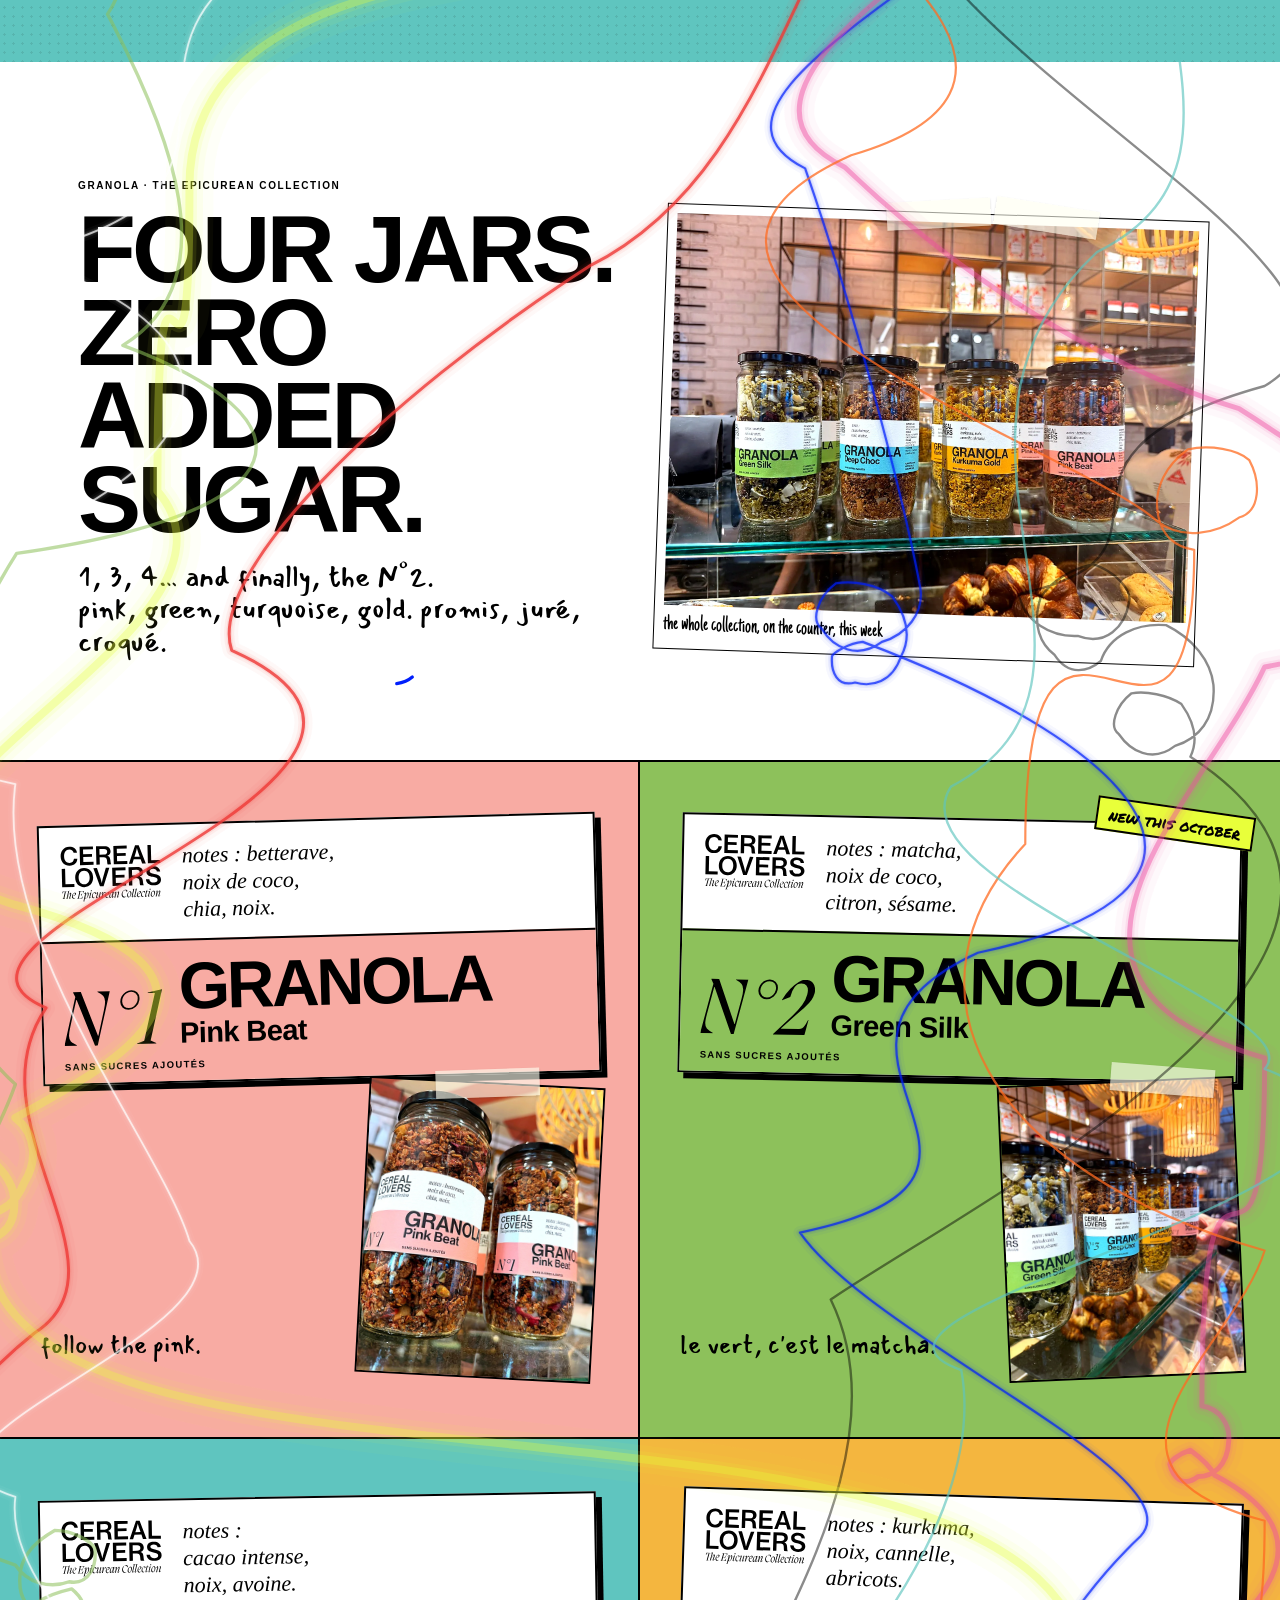
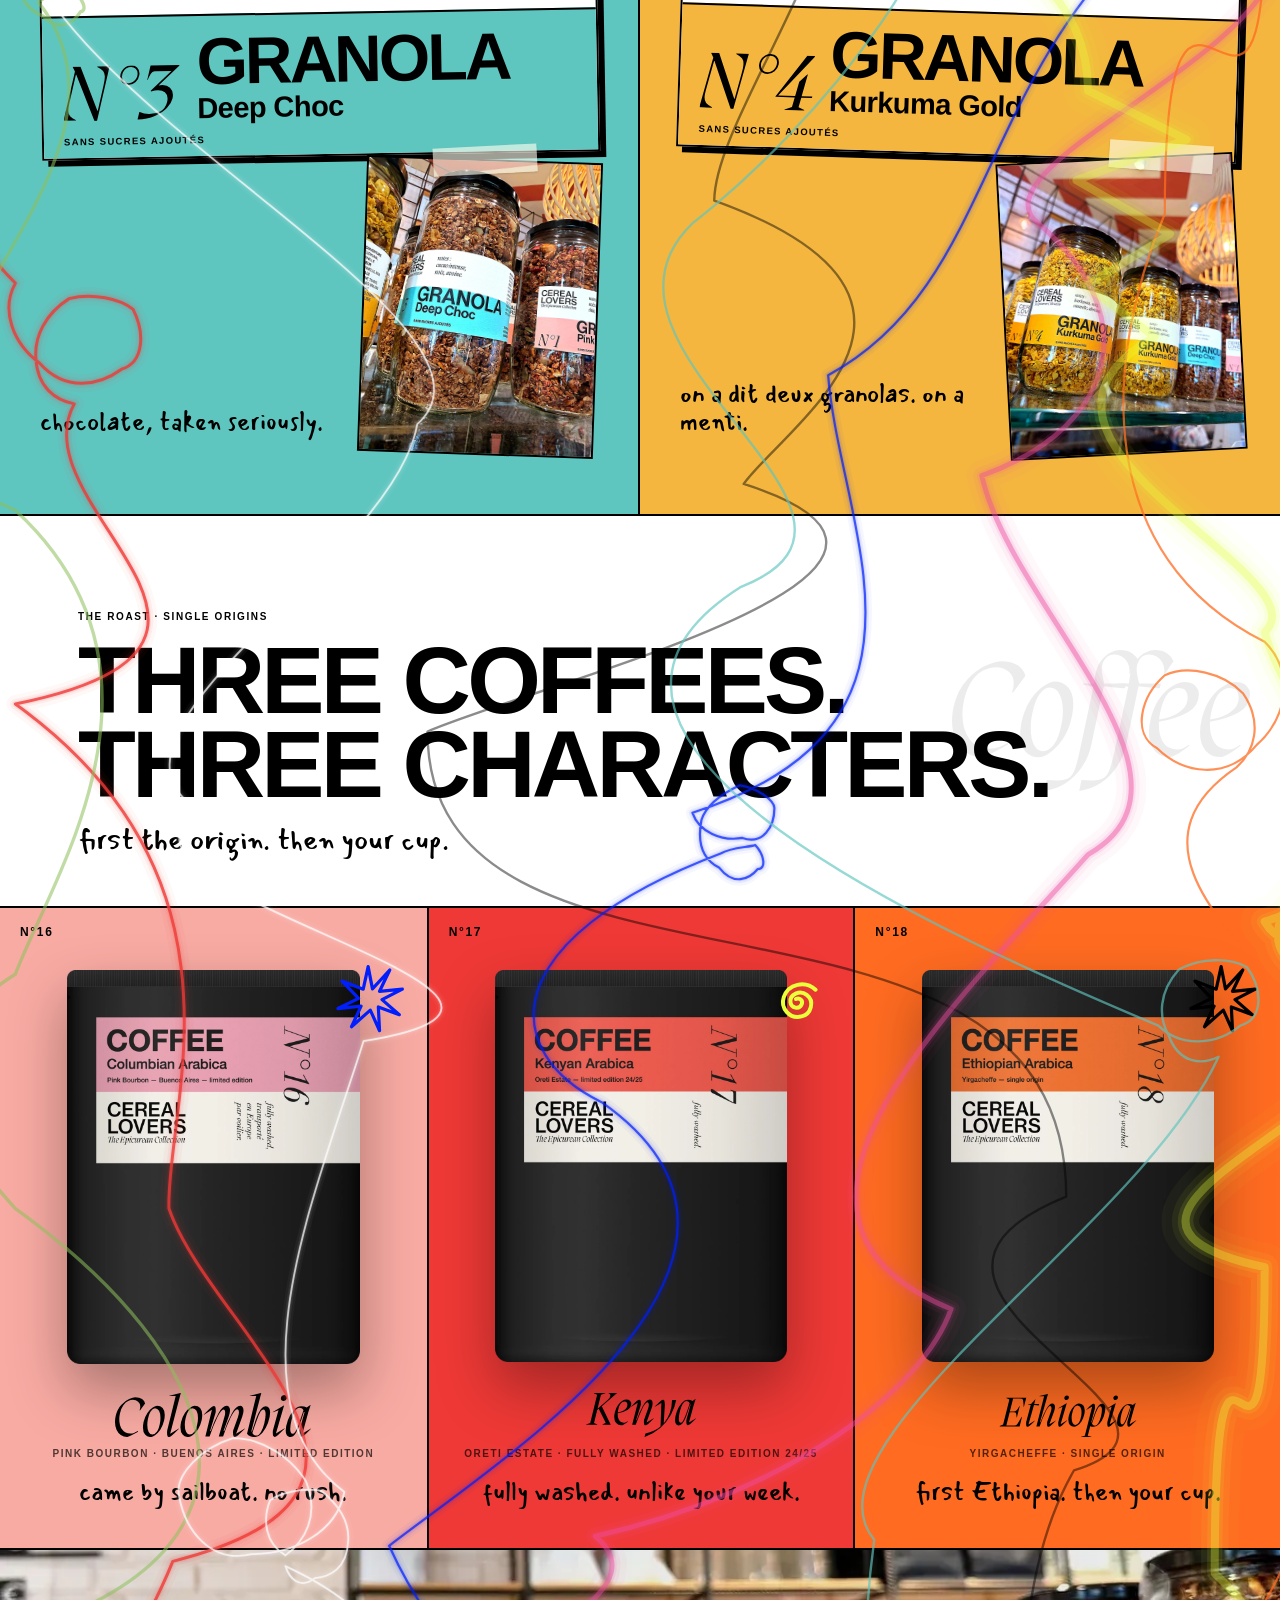
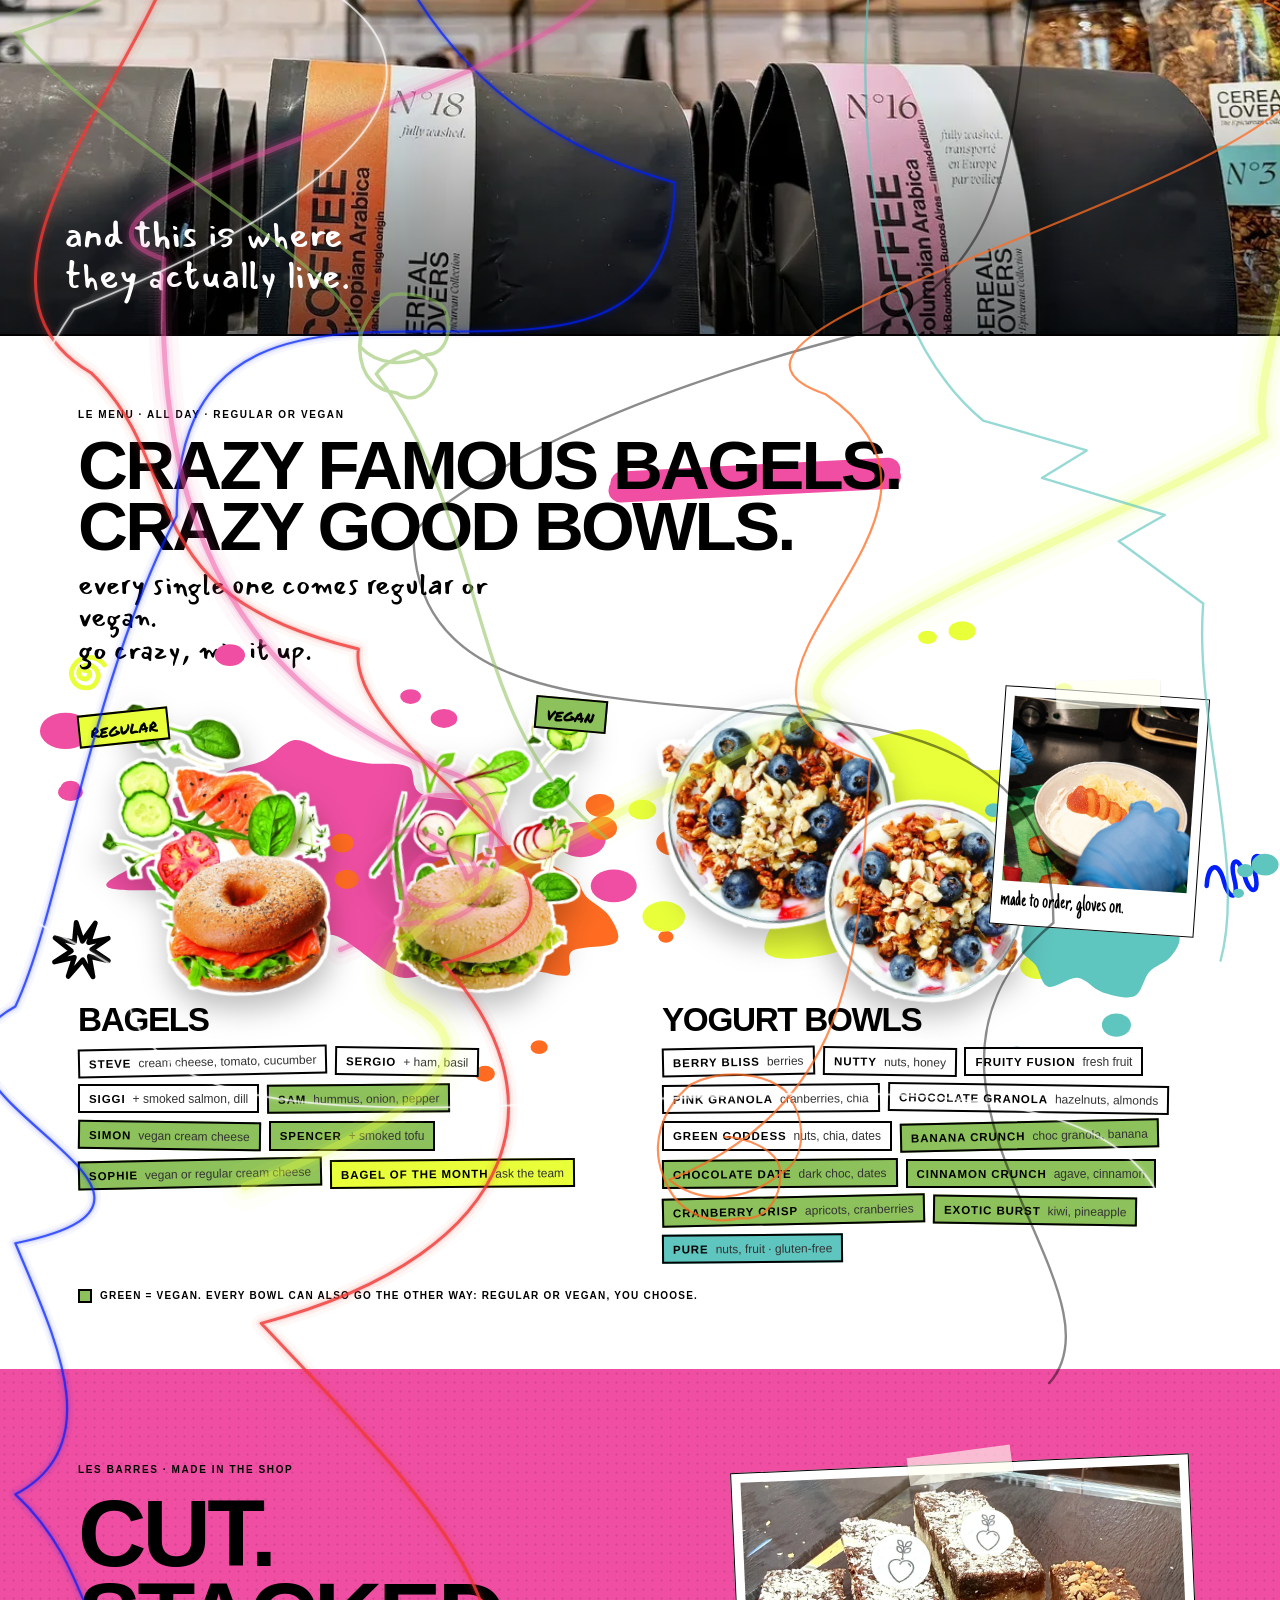
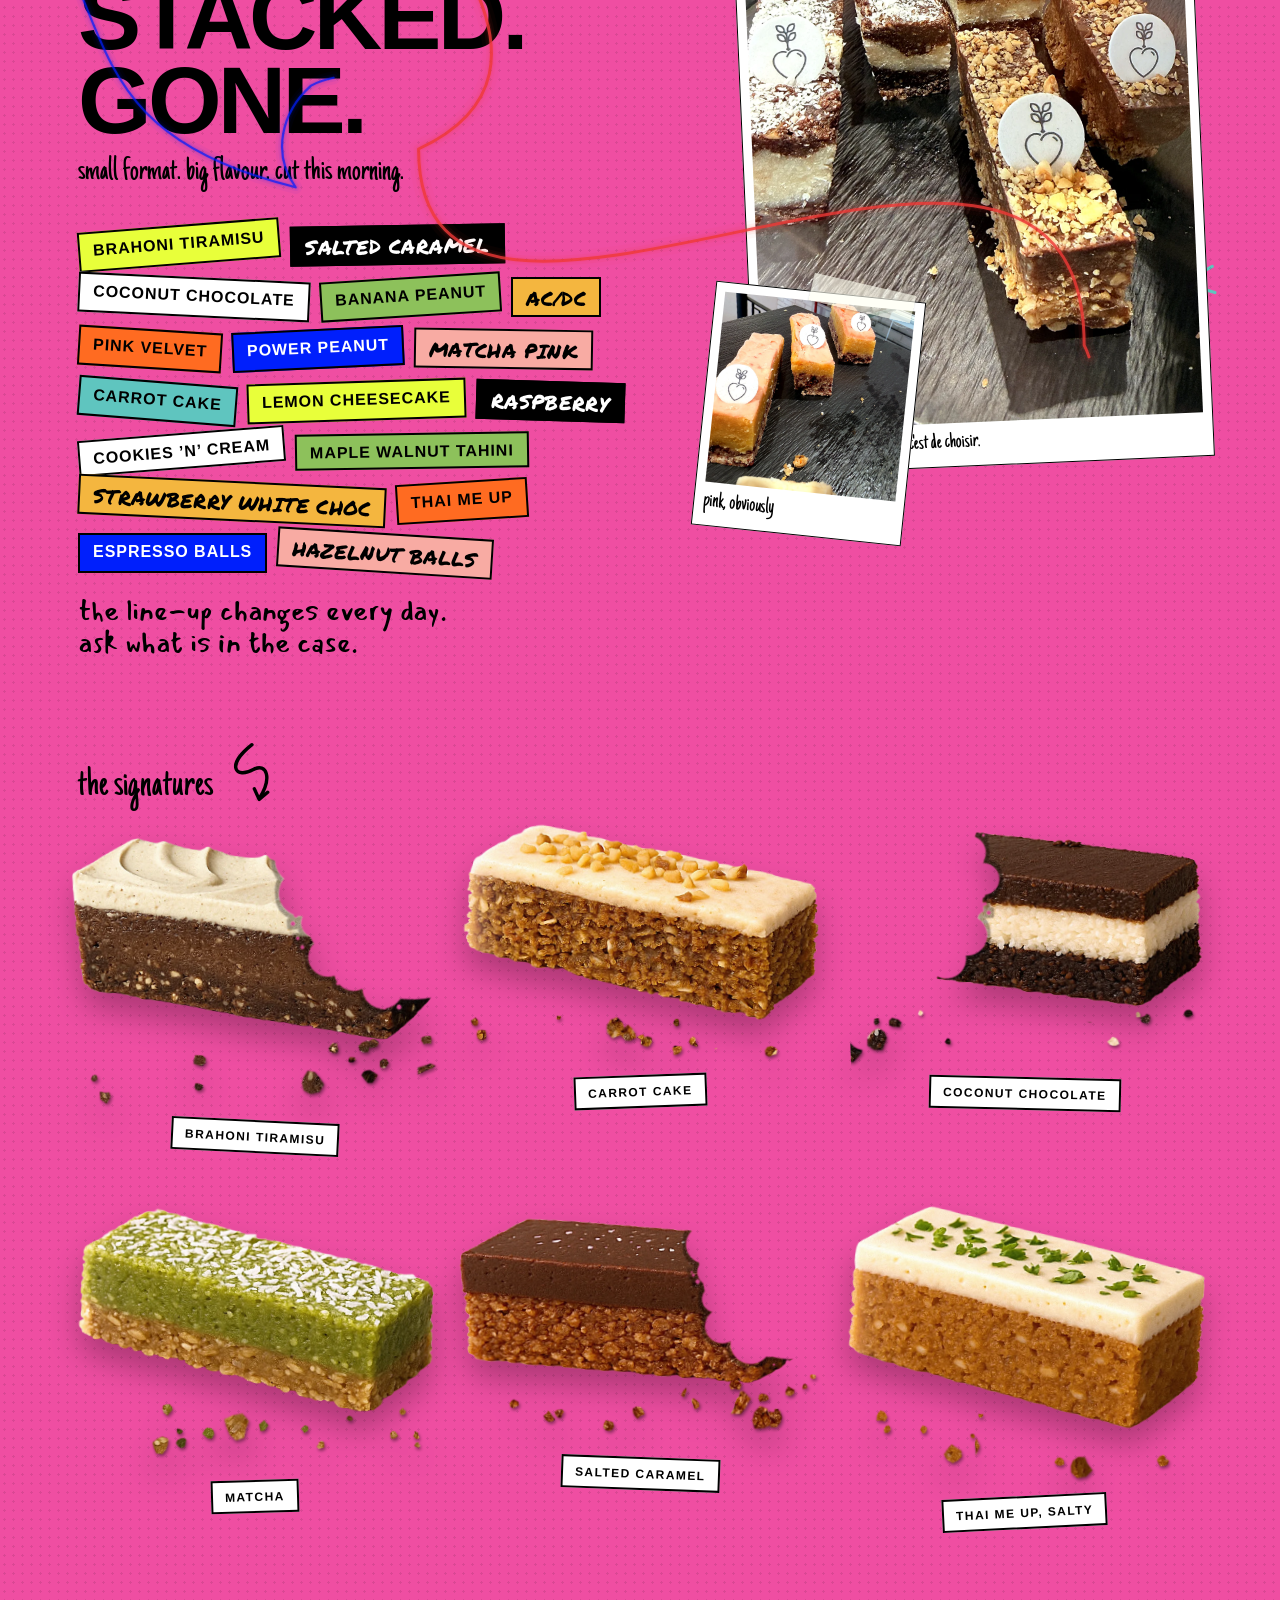
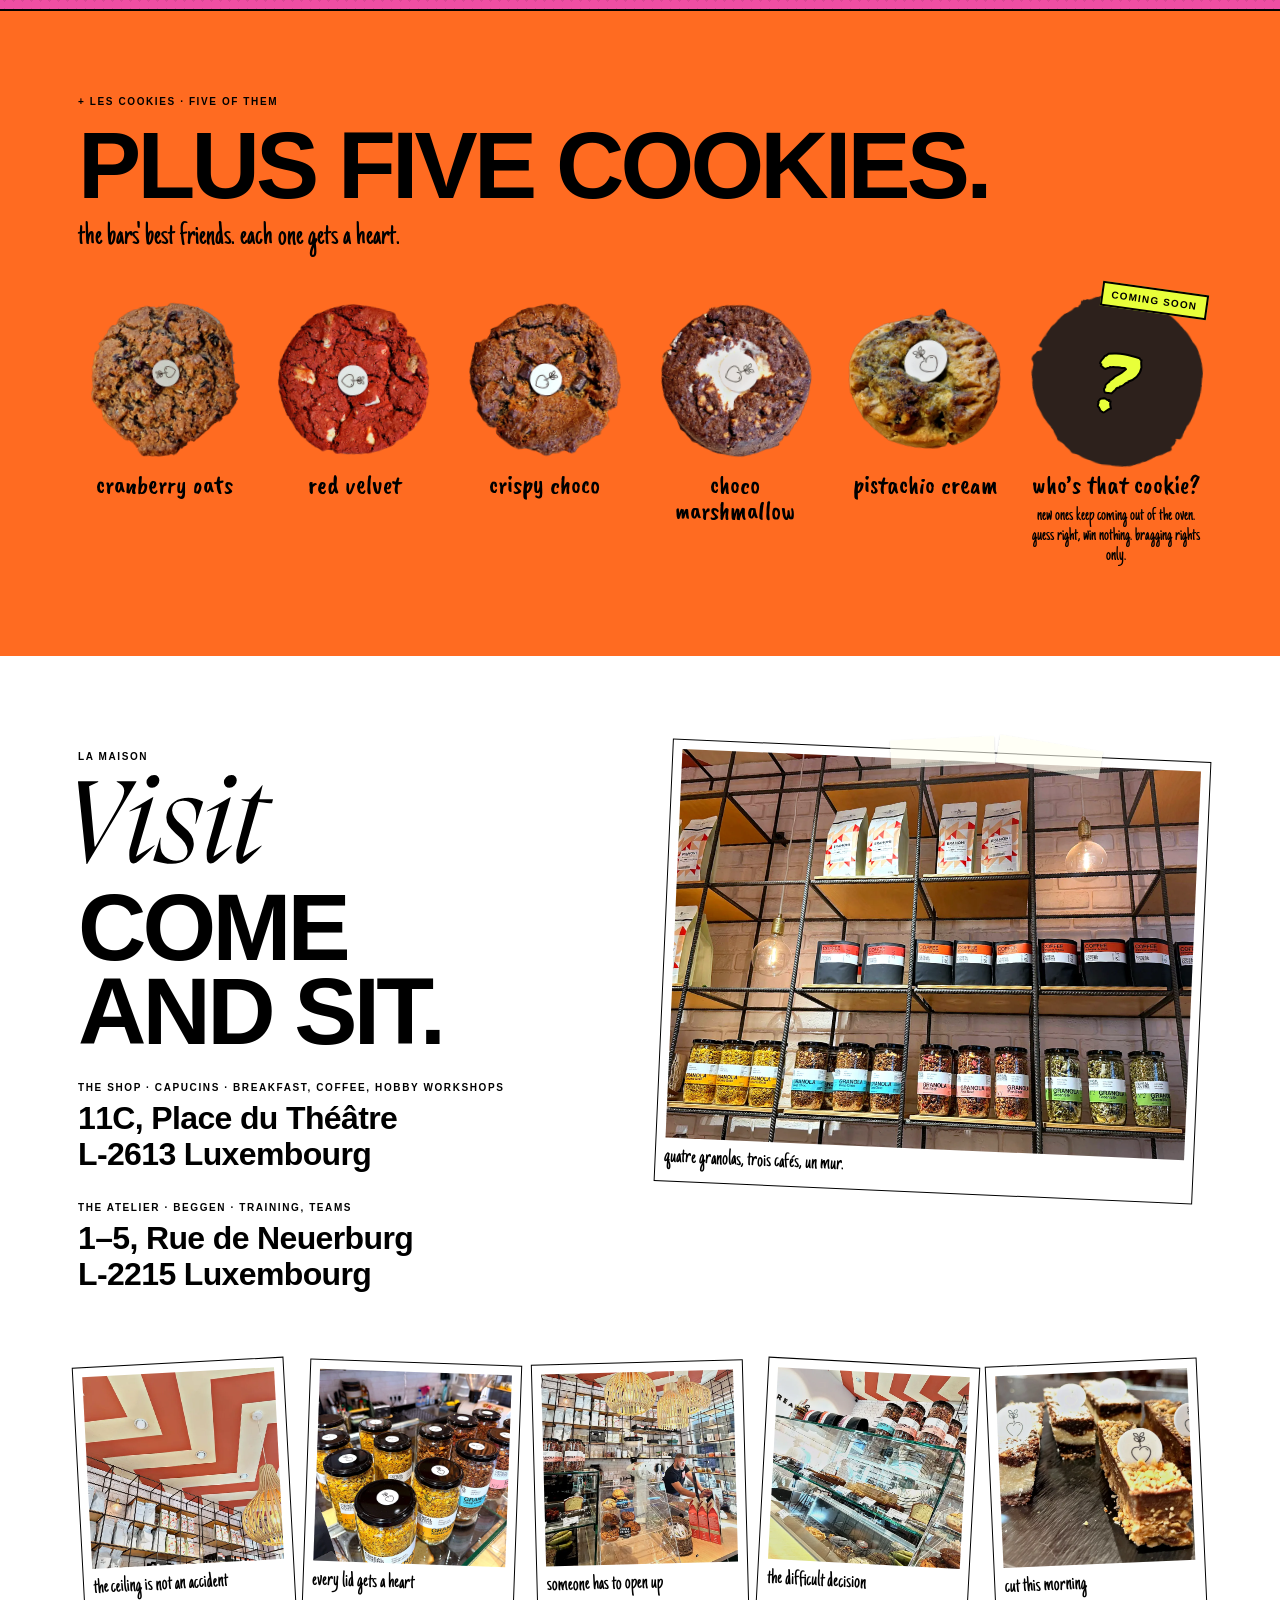
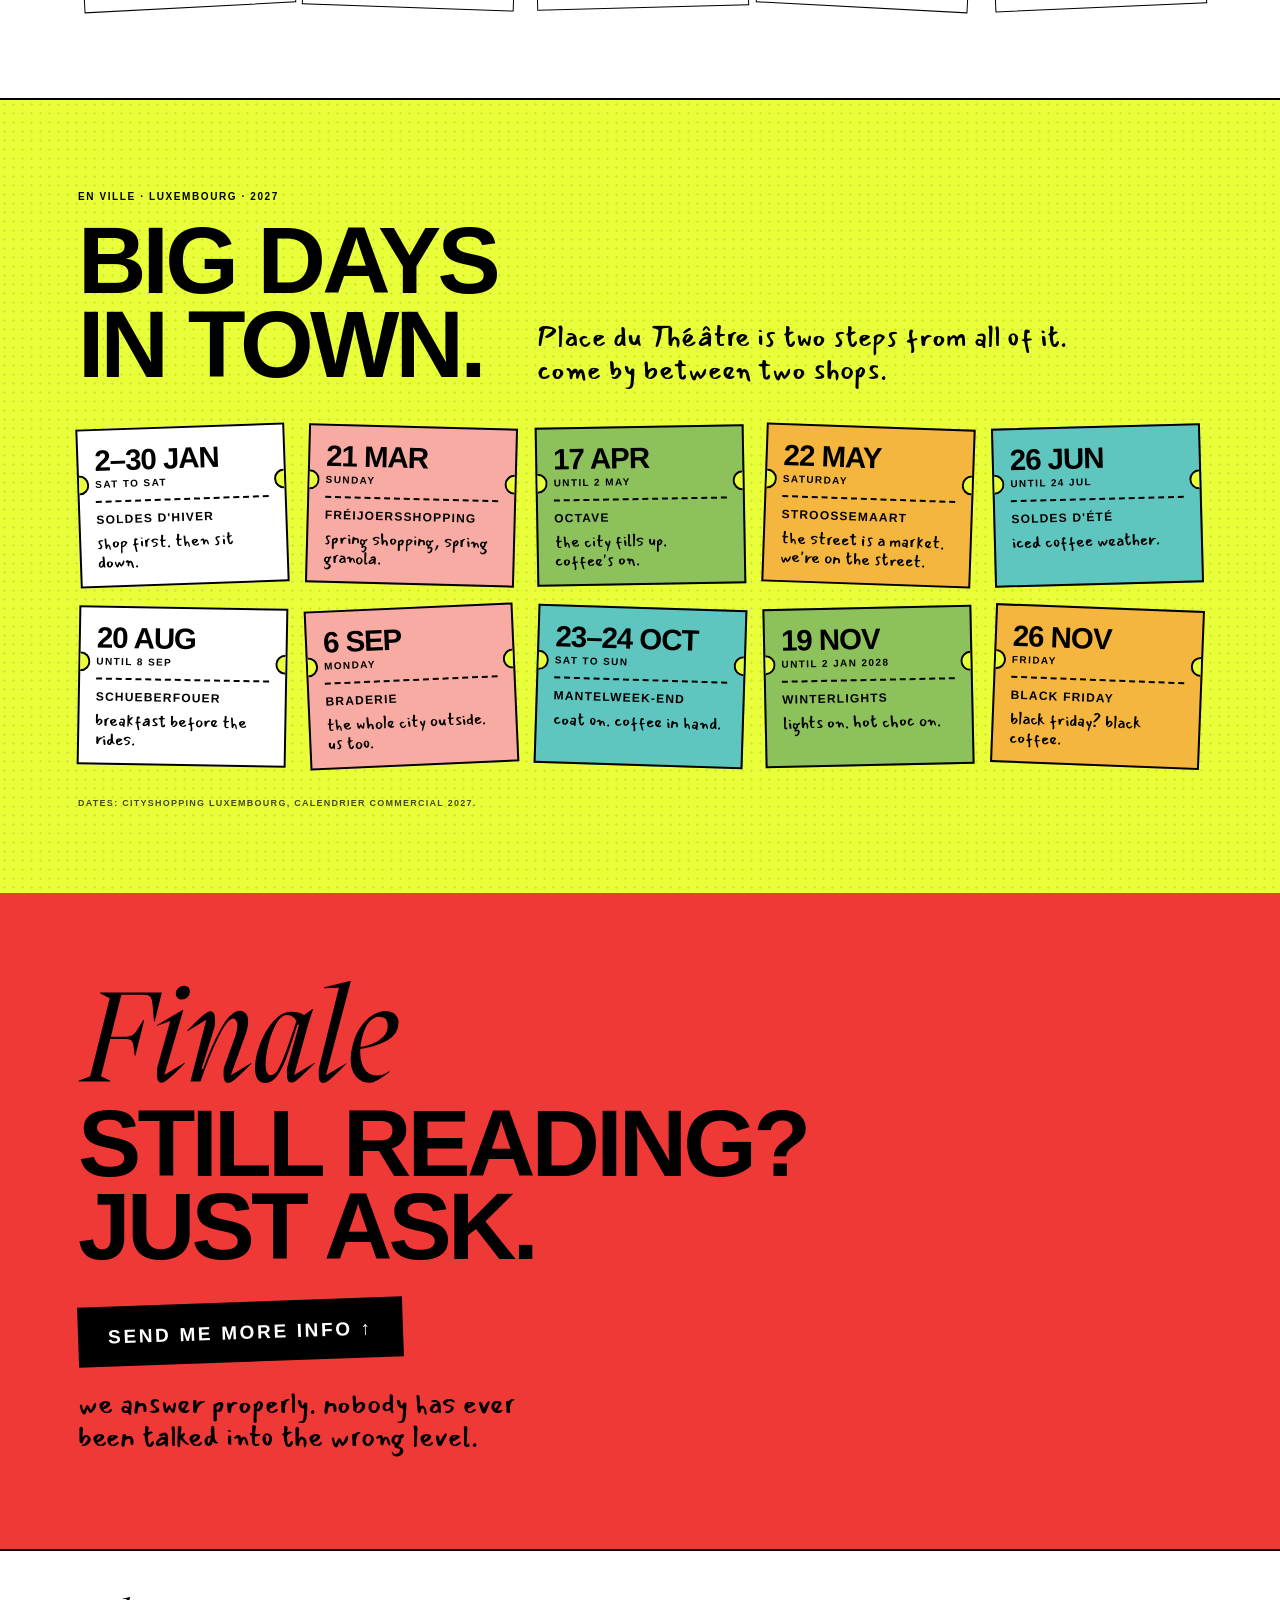
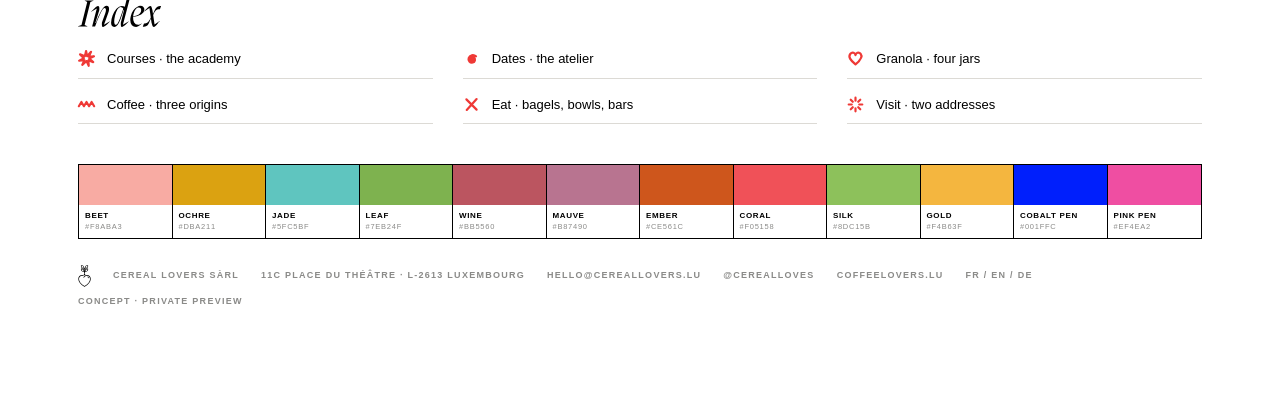
==== commit 5178945c: "Scribbles: faster, permanent, with twirls, toned to a middle ground Pens run one to two screens ahea" ====
--- a/cereallovers-preview/index.html
+++ b/cereallovers-preview/index.html
@@ -1015,13 +1015,11 @@
   /* ---------- the spine: fourteen pens, glowing, drawn by scrolling, all the way to the end ---------- */
   // c colour, w line width, o opacity, k how far ahead of the reader the pen runs, g glow
   var pens = [
-    {c:'#000000',w:3.6,o:.55,k:.80,g:0, seed:11}, {c:'#ef3936',w:4.2,o:.90,k:.95,g:1, seed:23},
-    {c:'#001ffc',w:3.2,o:.80,k:.70,g:1, seed:37}, {c:'#ef4ea2',w:7.0,o:.55,k:1.05,g:1, seed:41},
-    {c:'#ff6b21',w:3.0,o:.85,k:.62,g:1, seed:53}, {c:'#8dc15b',w:5.0,o:.65,k:.88,g:1, seed:67},
-    {c:'#5fc5bf',w:3.4,o:.80,k:.74,g:1, seed:79}, {c:'#e8ff3a',w:9.0,o:.45,k:1.00,g:1, seed:97},
-    {c:'#f4b63f',w:2.6,o:.90,k:.58,g:0, seed:109},{c:'#b87490',w:4.4,o:.50,k:.84,g:1, seed:113},
-    {c:'#f8aba3',w:11, o:.35,k:.92,g:0, seed:127},{c:'#ce561c',w:2.2,o:.85,k:.66,g:0, seed:139},
-    {c:'#ffffff',w:2.4,o:.85,k:.78,g:1, seed:151},{c:'#001ffc',w:1.6,o:.95,k:1.10,g:0, seed:163}
+    {c:'#000000',w:2.4,o:.45,k:1.5,g:0, seed:11}, {c:'#ef3936',w:3.0,o:.80,k:1.8,g:1, seed:23},
+    {c:'#001ffc',w:2.2,o:.70,k:1.3,g:1, seed:37}, {c:'#ef4ea2',w:5.0,o:.45,k:1.7,g:1, seed:41},
+    {c:'#ff6b21',w:2.2,o:.75,k:1.4,g:0, seed:53}, {c:'#8dc15b',w:3.4,o:.55,k:1.6,g:0, seed:67},
+    {c:'#e8ff3a',w:8.0,o:.30,k:1.9,g:1, seed:97}, {c:'#5fc5bf',w:2.4,o:.65,k:1.45,g:0, seed:79},
+    {c:'#ffffff',w:1.8,o:.70,k:1.55,g:1, seed:151}
   ];
   var svg = $('#spineSvg'), spine = [], small = window.innerWidth < 600;
   function rng(seed){ return function(){ seed = (seed*16807) % 2147483647; return (seed-1)/2147483646; }; }
@@ -1034,21 +1032,39 @@
   }
   pens.forEach(function(p){
     var r = rng(p.seed), x = 60 + r()*880, y = -40, d = 'M'+x.toFixed(0)+' '+y;
+    var cl = function(v){ return Math.max(12, Math.min(988, v)); }, n = function(v){ return v.toFixed(0); };
     while(y < 12060){
-      var nx = Math.max(20, Math.min(980, x + (r()-.5)*780)), ny = y + 340 + r()*200, c1, c2;
-      if(r() < .22){ c1 = [x + (r()>.5?1:-1)*(240+r()*220), ny + 150]; c2 = [nx + (r()>.5?1:-1)*(240+r()*220), y - 70]; }
-      else { c1 = [x + (r()-.5)*440, y + (ny-y)*.4]; c2 = [nx + (r()-.5)*440, y + (ny-y)*.75]; }
-      d += ' C'+c1[0].toFixed(0)+' '+c1[1].toFixed(0)+','+c2[0].toFixed(0)+' '+c2[1].toFixed(0)+','+nx.toFixed(0)+' '+ny.toFixed(0);
-      x = nx; y = ny;
+      var roll = r();
+      if(roll < .17){                                   // a twirl: one or two loops, tightening
+        var R = 26 + r()*60, dir = r() < .5 ? 1 : -1, turns = 1 + r()*.9, a = r()*Math.PI*2;
+        var cx = x - Math.cos(a)*R, cy = y - Math.sin(a)*R, steps = Math.ceil(turns*4), da = dir*turns*Math.PI*2/steps;
+        for(var i=0;i<steps;i++){
+          var r0 = R*(1 - .45*i/steps), r1 = R*(1 - .45*(i+1)/steps), a0 = a + da*i, a1 = a0 + da, h = 4/3*Math.tan(da/4);
+          var x0 = cx + Math.cos(a0)*r0, y0 = cy + Math.sin(a0)*r0, x1 = cx + Math.cos(a1)*r1, y1 = cy + Math.sin(a1)*r1;
+          d += ' C'+n(x0 - Math.sin(a0)*r0*h)+' '+n(y0 + Math.cos(a0)*r0*h)+','+n(x1 + Math.sin(a1)*r1*h)+' '+n(y1 - Math.cos(a1)*r1*h)+','+n(x1)+' '+n(y1);
+          cy += 9;                                      // the loops drift down a little as they turn
+          x = x1; y = y1;
+        }
+      } else if(roll < .21){                            // now and then, a short zig-zag
+        var k2 = 3 + Math.floor(r()*3), side = r() < .5 ? 1 : -1;
+        for(var j=0;j<k2;j++){ x = cl(x + side*(30 + r()*70)); y += 20 + r()*36; side = -side; d += ' L'+n(x)+' '+n(y); }
+      } else if(roll < .30){                            // a big swing right across the page
+        var tx = r() < .5 ? 40 + r()*200 : 760 + r()*200, ty = y + 160 + r()*260;
+        d += ' C'+n(x)+' '+n(y + 260)+','+n(tx)+' '+n(ty - 300)+','+n(tx)+' '+n(ty); x = tx; y = ty;
+      } else {                                          // wander
+        var nx = cl(x + (r()-.5)*700), ny = y + 160 + r()*300;
+        d += ' C'+n(x + (r()-.5)*460)+' '+n(y + (ny-y)*.35)+','+n(nx + (r()-.5)*460)+' '+n(y + (ny-y)*.8)+','+n(nx)+' '+n(ny);
+        x = nx; y = ny;
+      }
     }
     var f = small ? .7 : 1, layers = [];
     if(p.g){                                   // a soft glow: three wide, faint strokes under the line
-      layers.push(mkPath(d, p.c, p.w*6.5*f, .05));
-      layers.push(mkPath(d, p.c, p.w*3.6*f, .09));
-      layers.push(mkPath(d, p.c, p.w*2.0*f, .16));
+      layers.push(mkPath(d, p.c, p.w*6*f, .03));
+      layers.push(mkPath(d, p.c, p.w*3.4*f, .06));
+      layers.push(mkPath(d, p.c, p.w*1.9*f, .10));
     }
     layers.push(mkPath(d, p.c, p.w*f, p.o));
-    spine.push({els:layers, k:p.k});
+    spine.push({els:layers, k:p.k, t:0});
   });
 
   /* ---------- the data: courses.json is the only thing to edit ---------- */
@@ -1274,7 +1290,9 @@
       var pageH = Math.max(1, doc.scrollHeight);
       spine.forEach(function(p){
         // each pen runs a little ahead of the reader at its own pace, and every pen reaches the bottom
-        var t = Math.max(prog, Math.min(1, (doc.scrollTop + window.innerHeight * p.k) / pageH));
+        // runs well ahead of the reader, finishes at the bottom, and never rubs itself out
+        var t = Math.max(p.t, prog, Math.min(1, (doc.scrollTop + window.innerHeight * p.k) / pageH));
+        if(t === p.t) return; p.t = t;
         var off = String(1 - t);
         for(var i=0;i<p.els.length;i++) p.els[i].style.strokeDashoffset = off;
       });
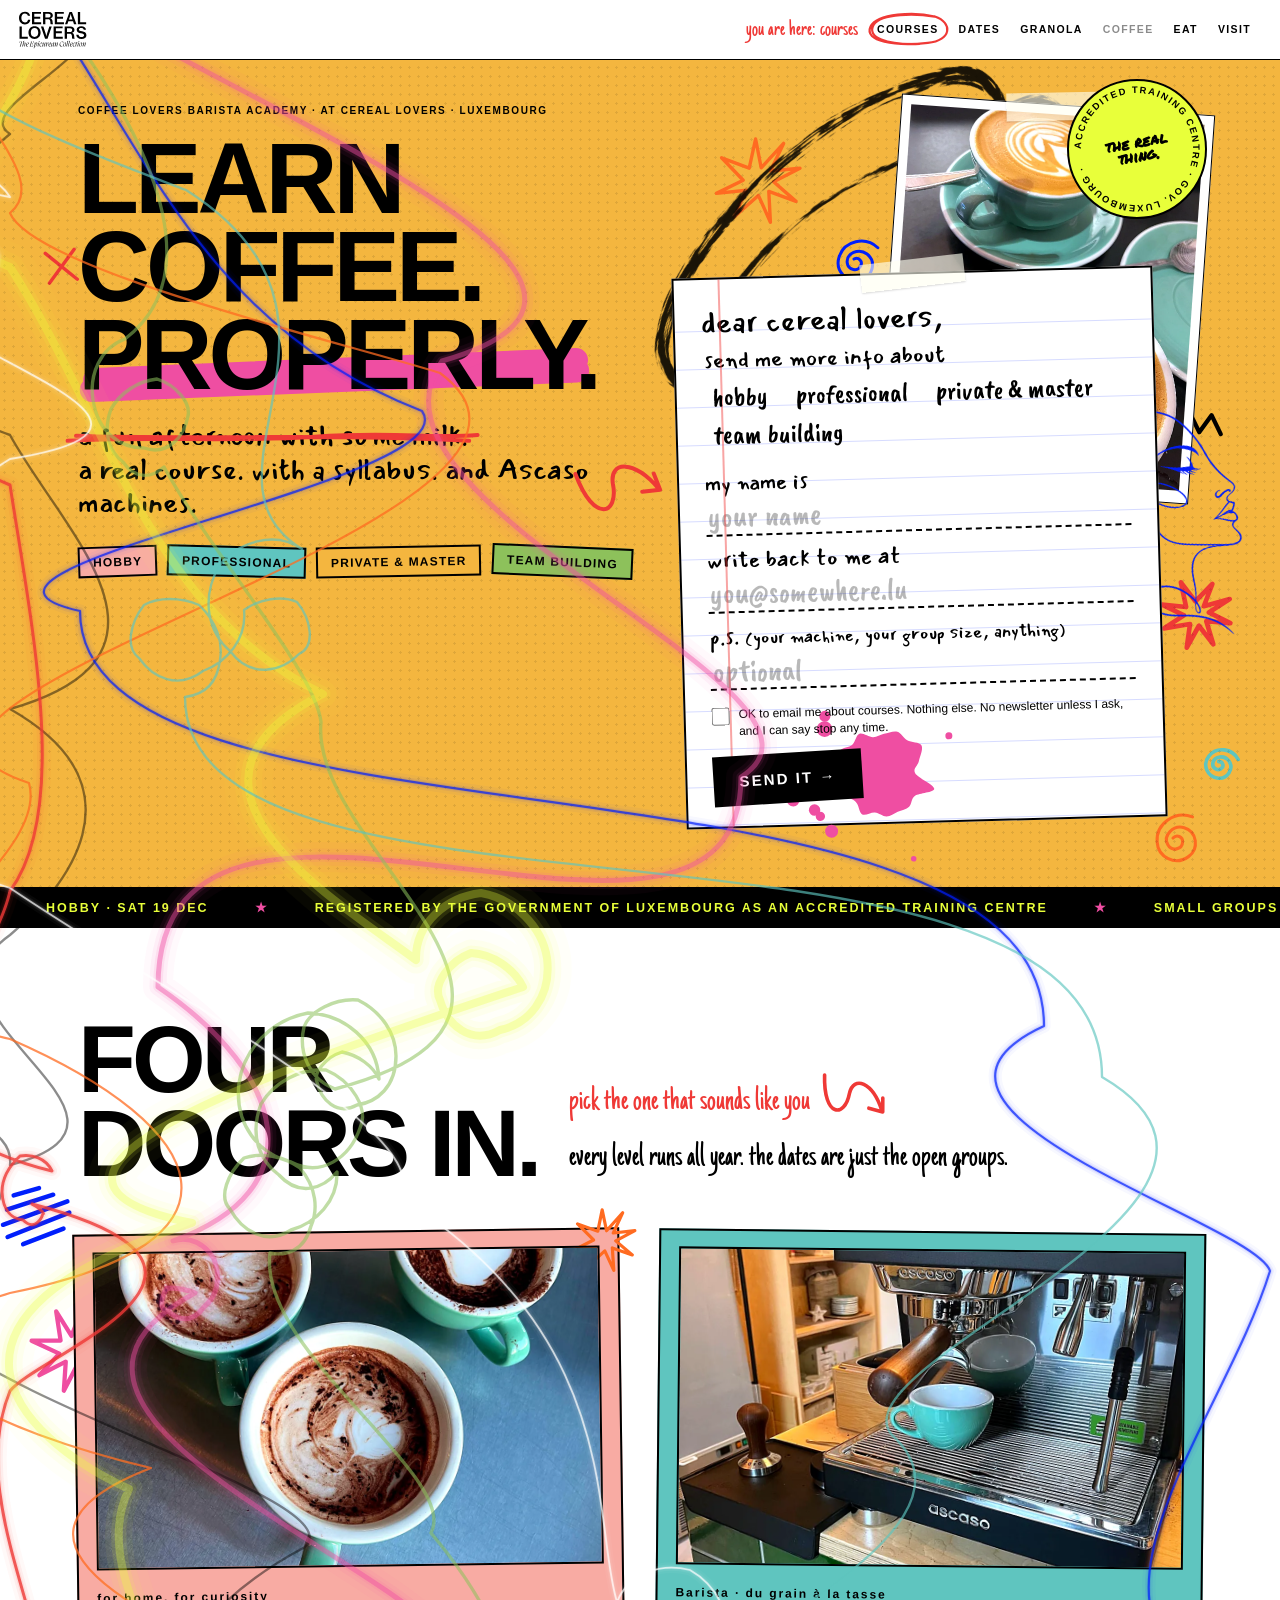
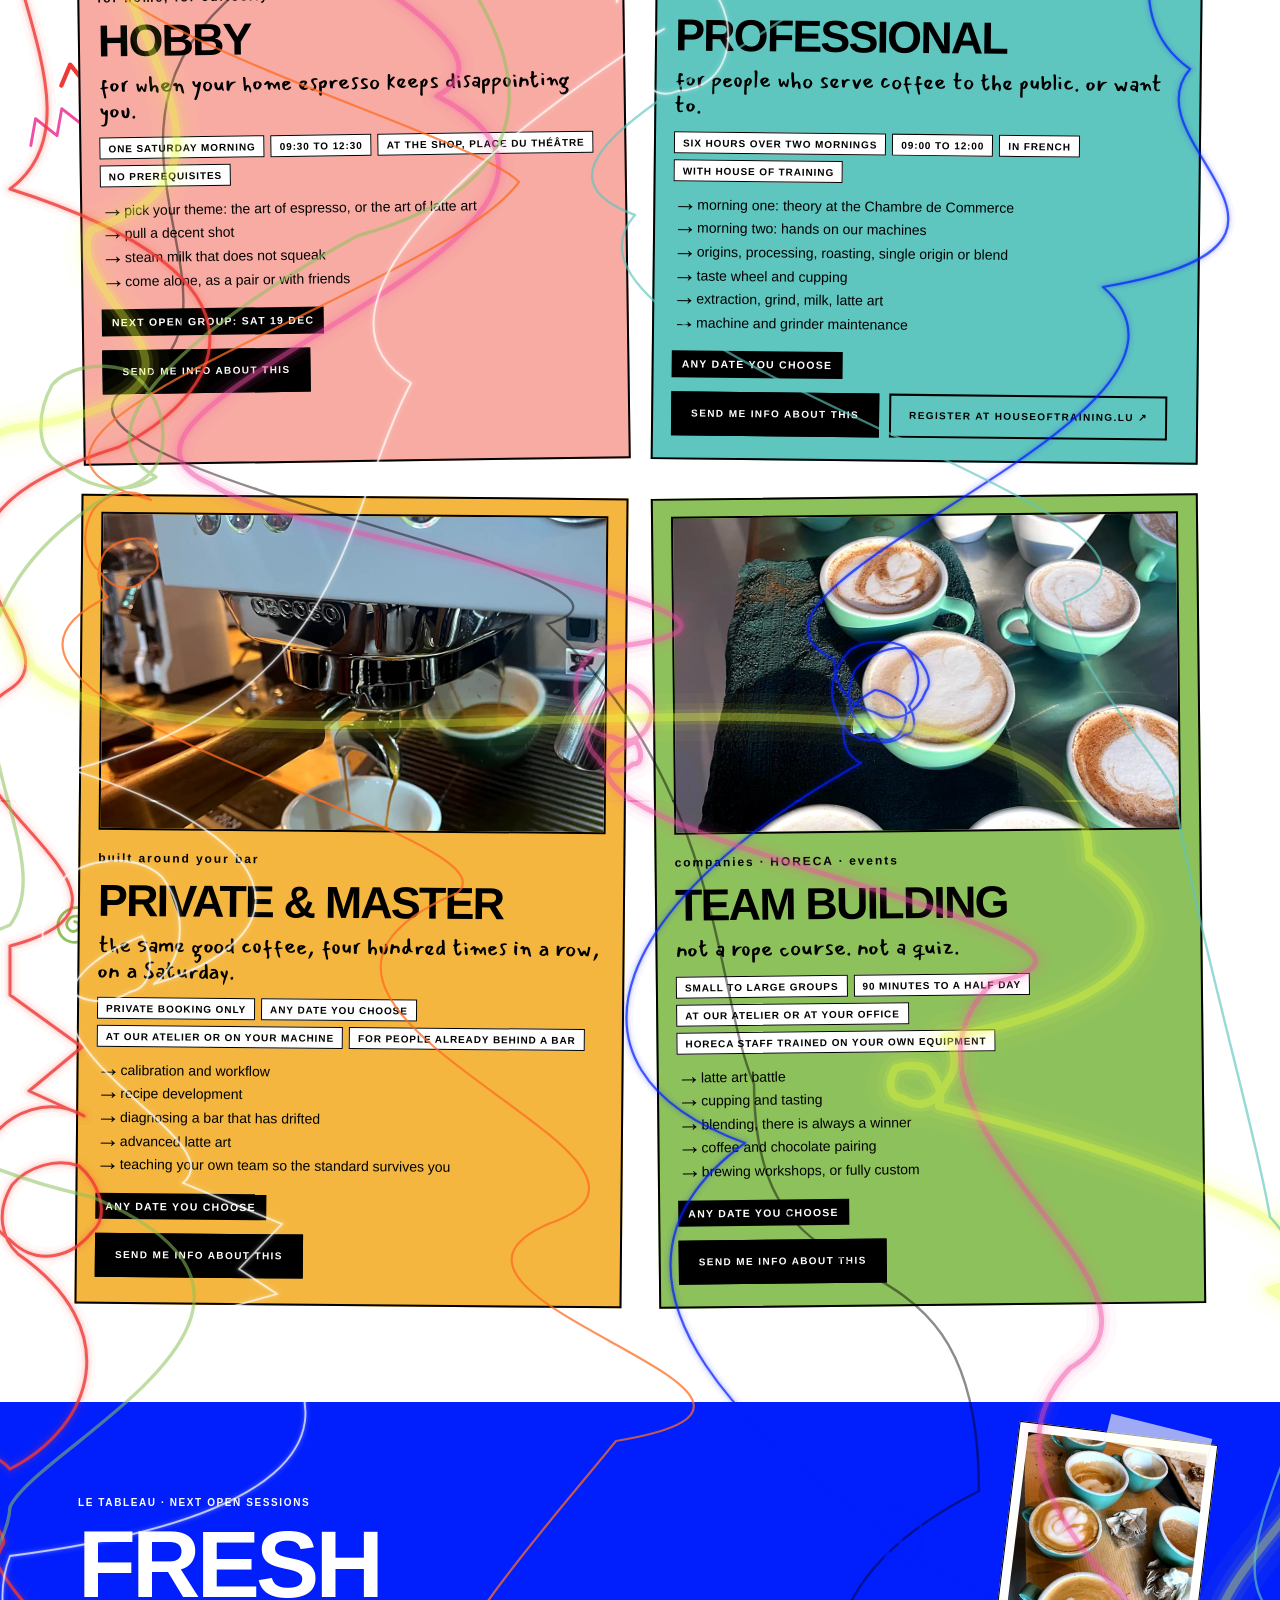
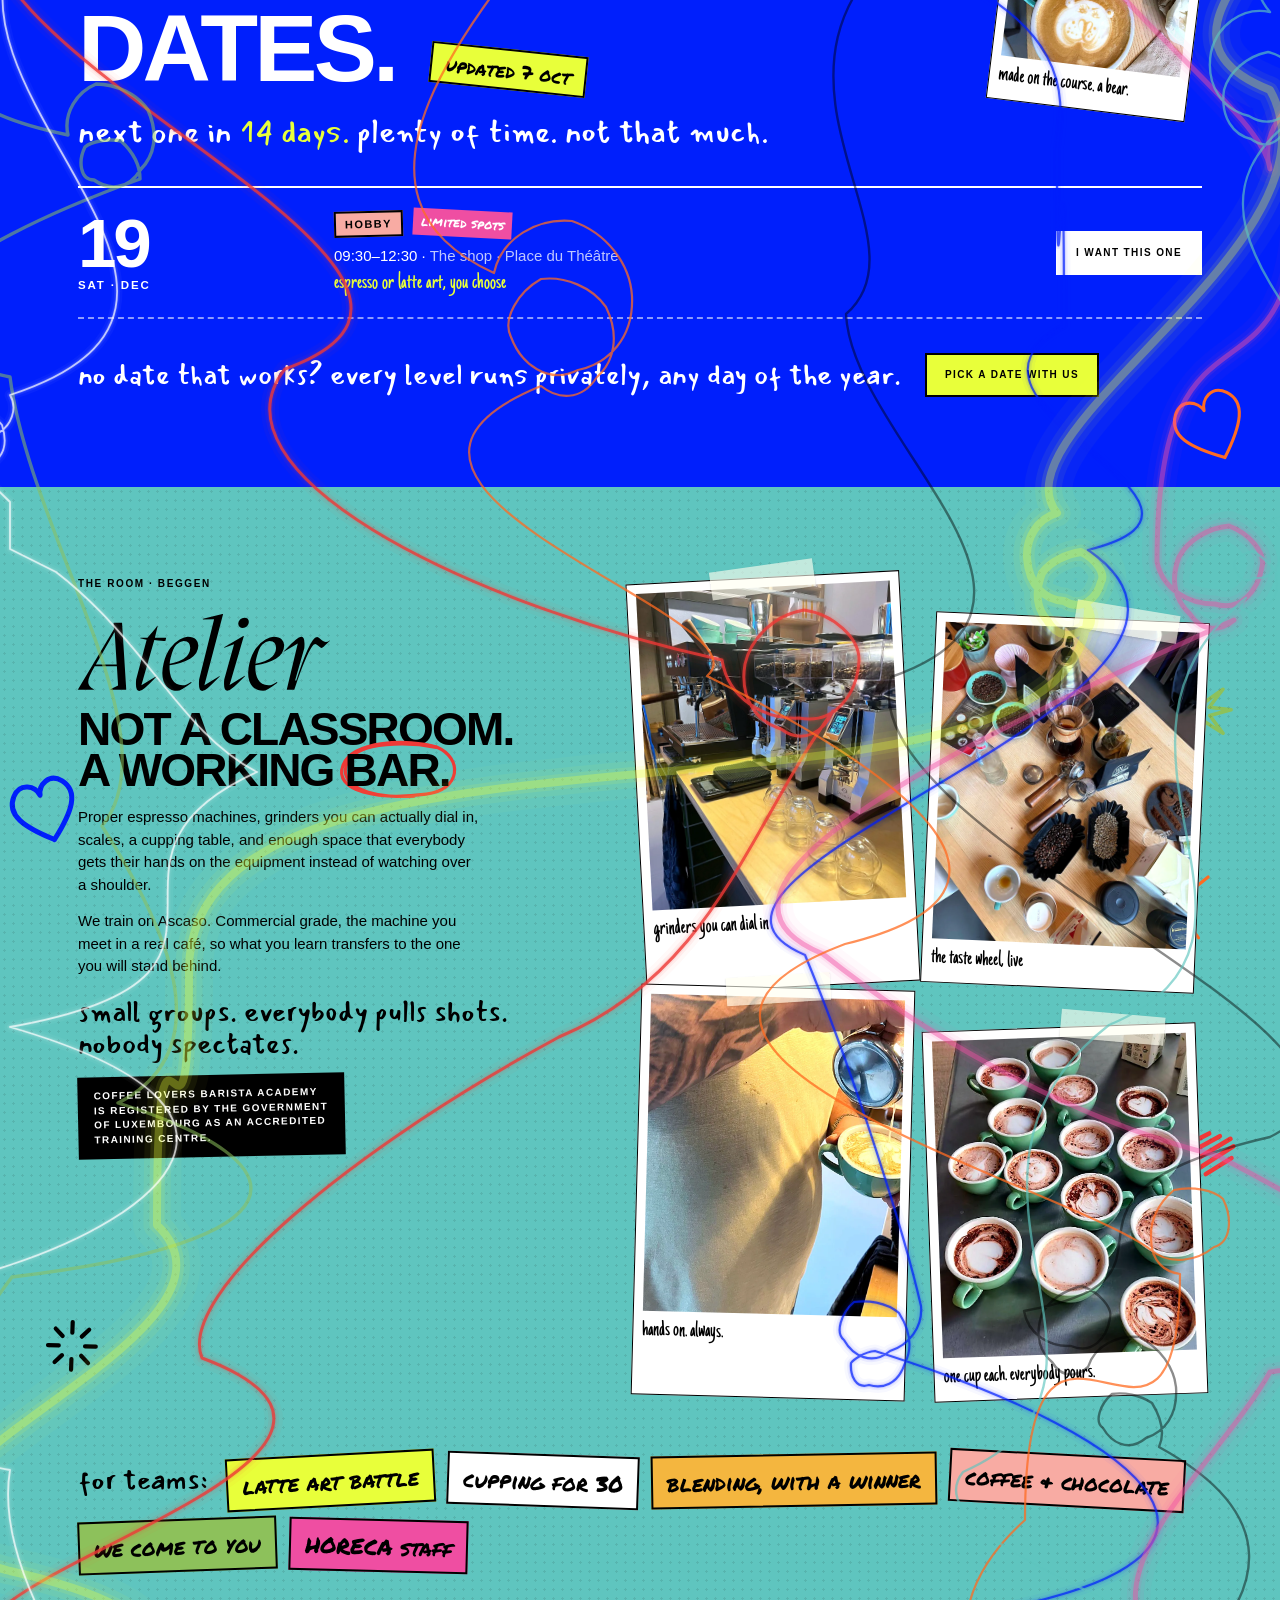
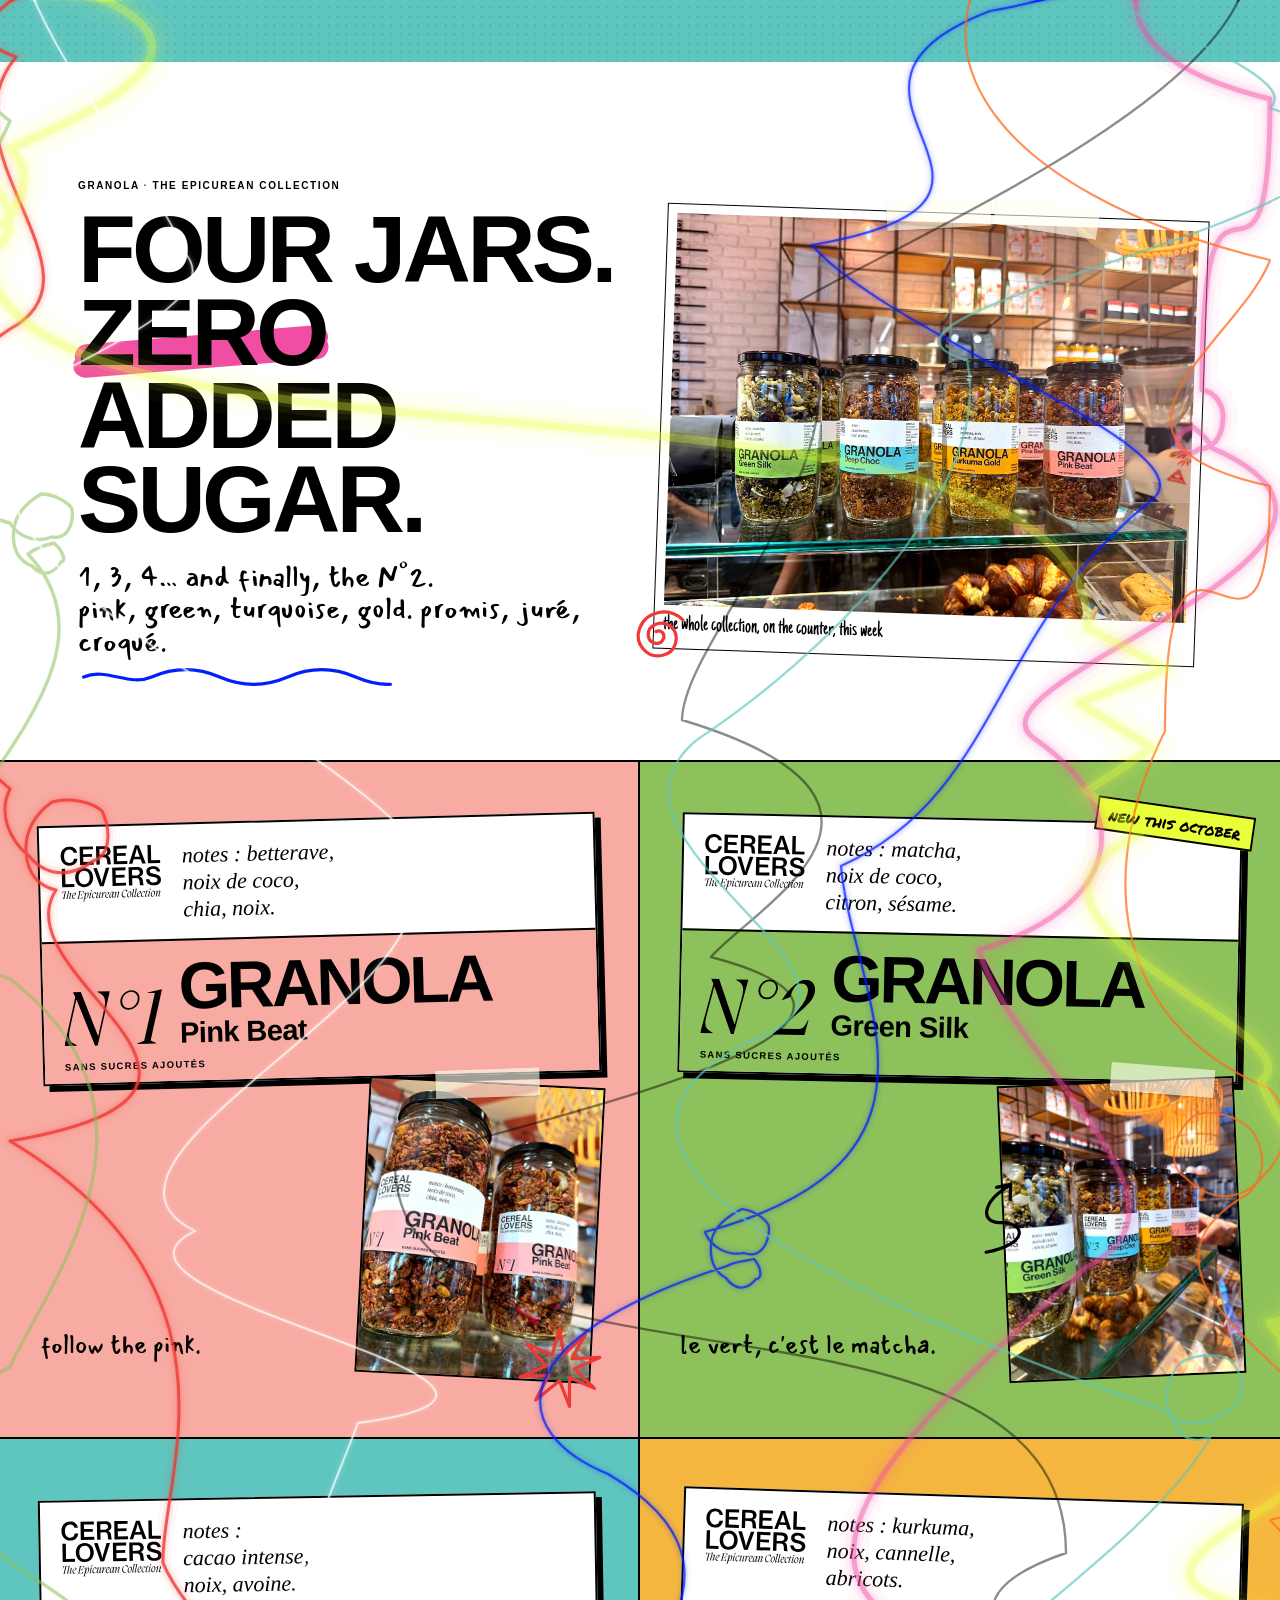
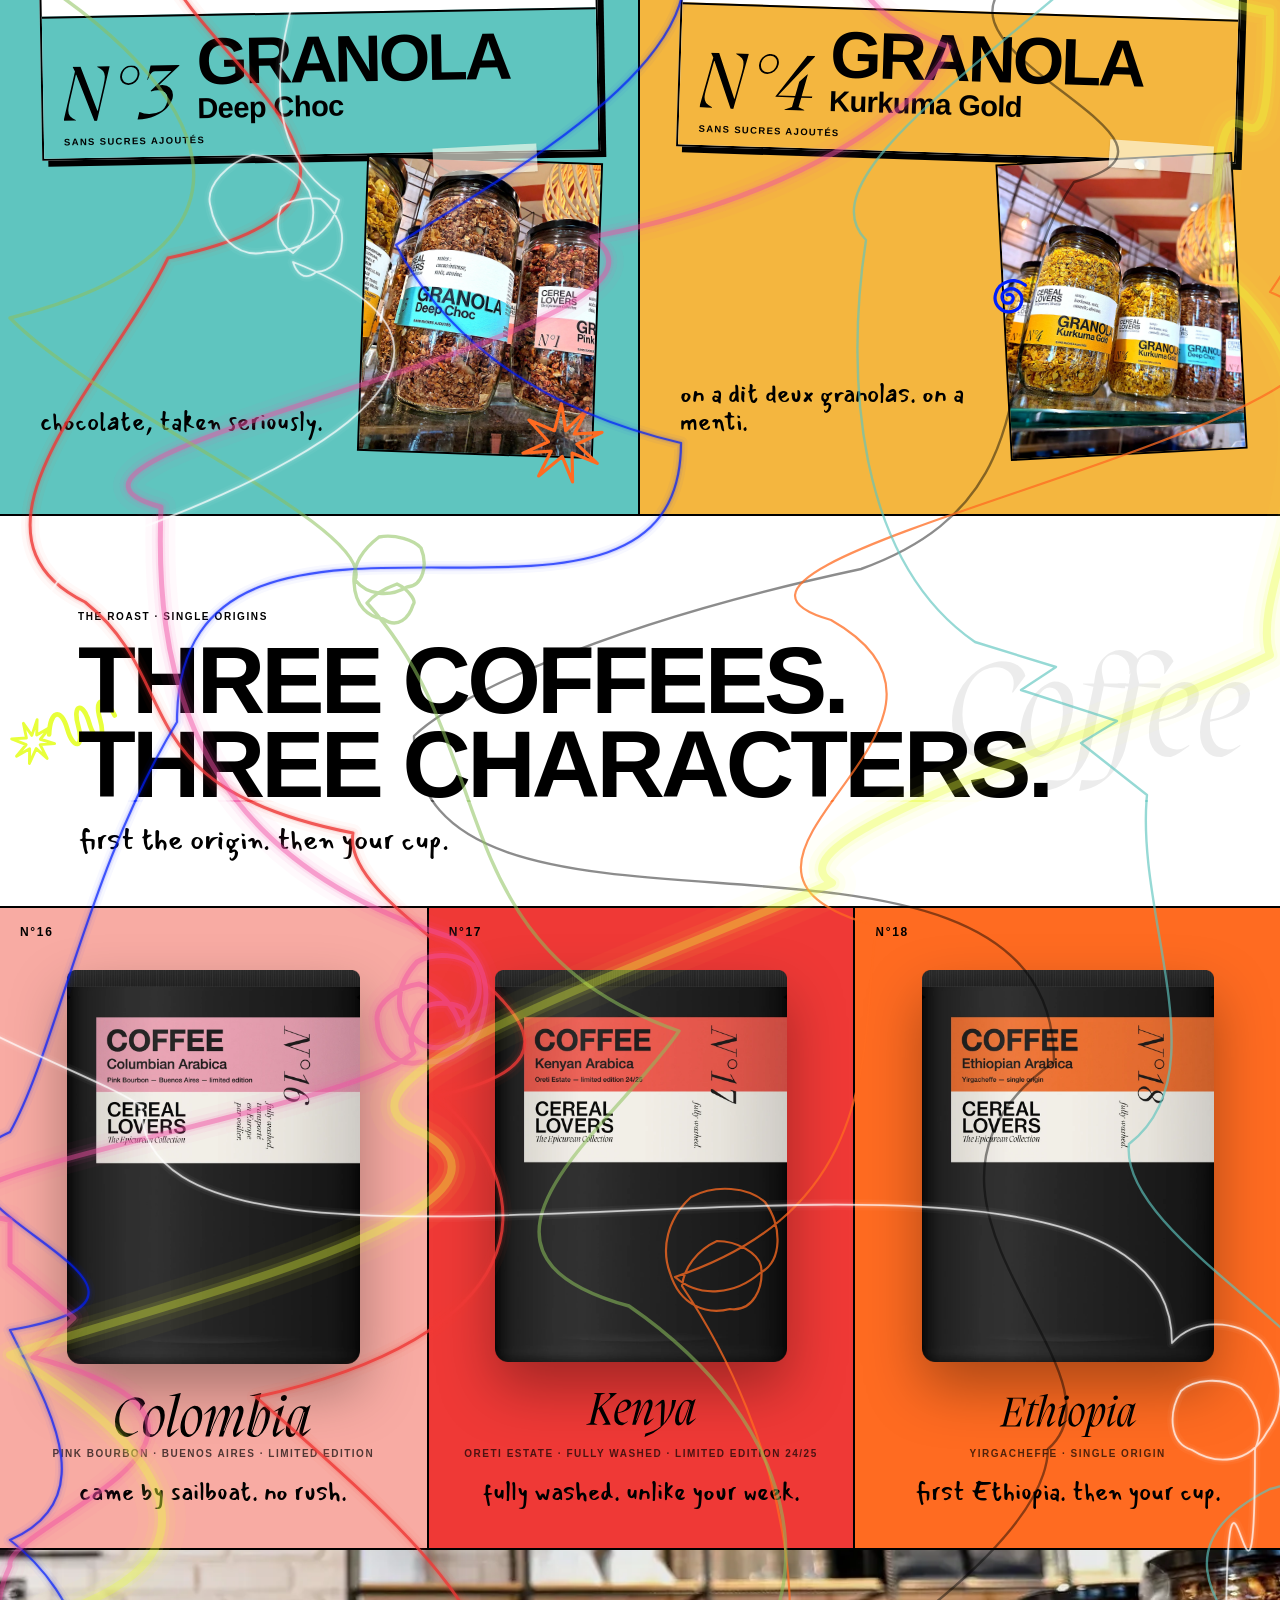
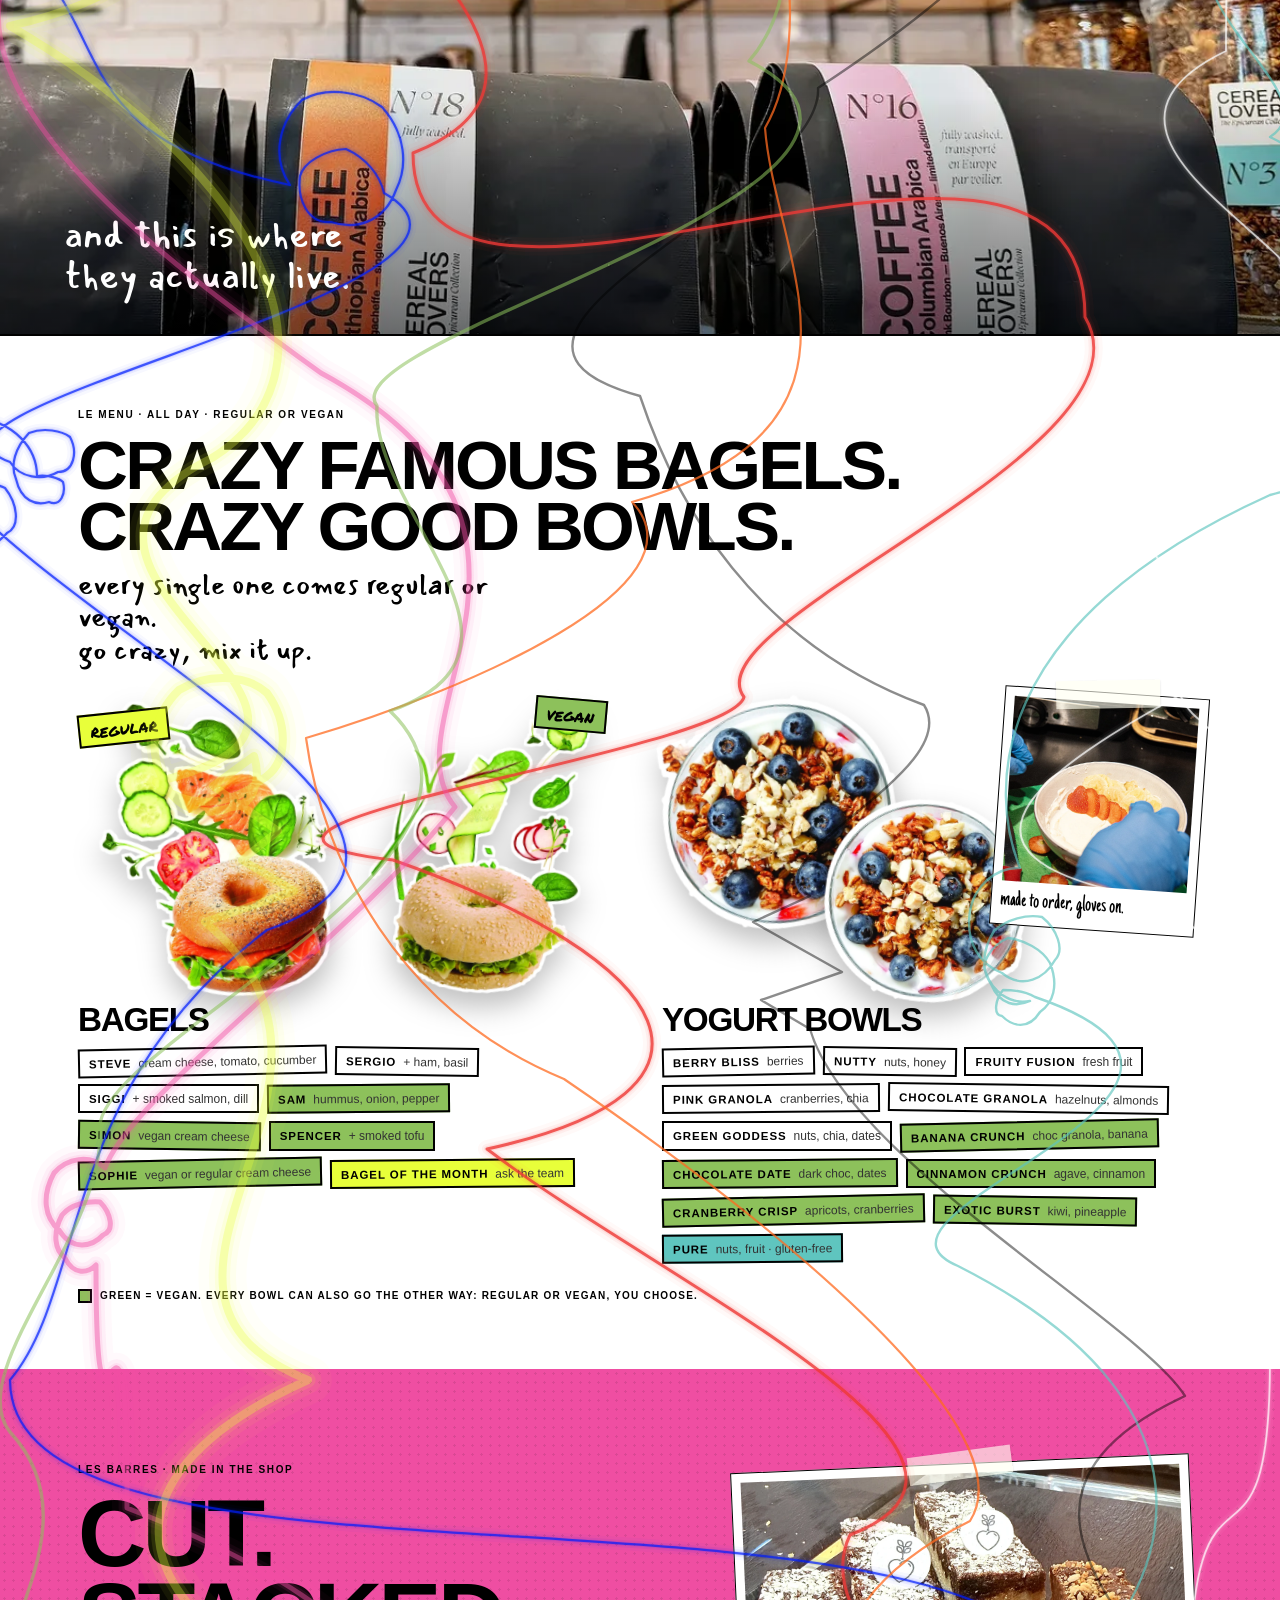
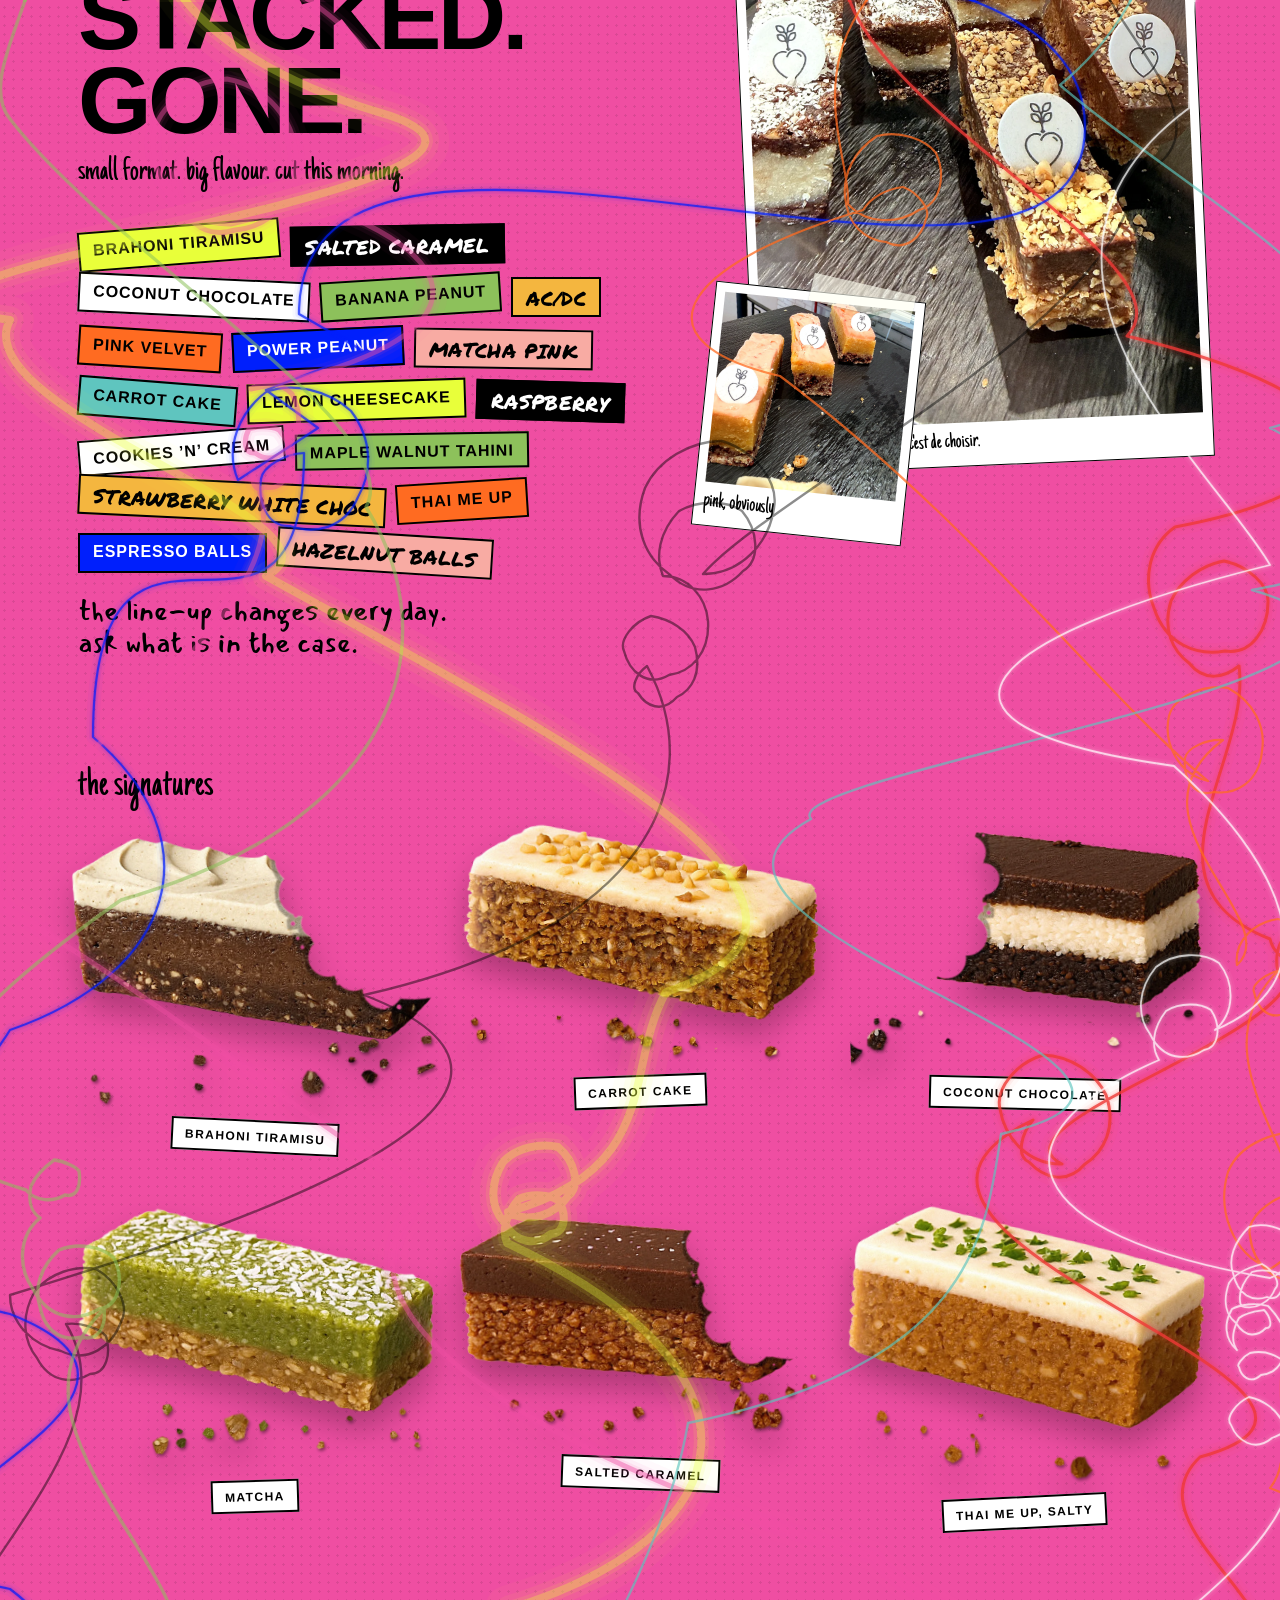
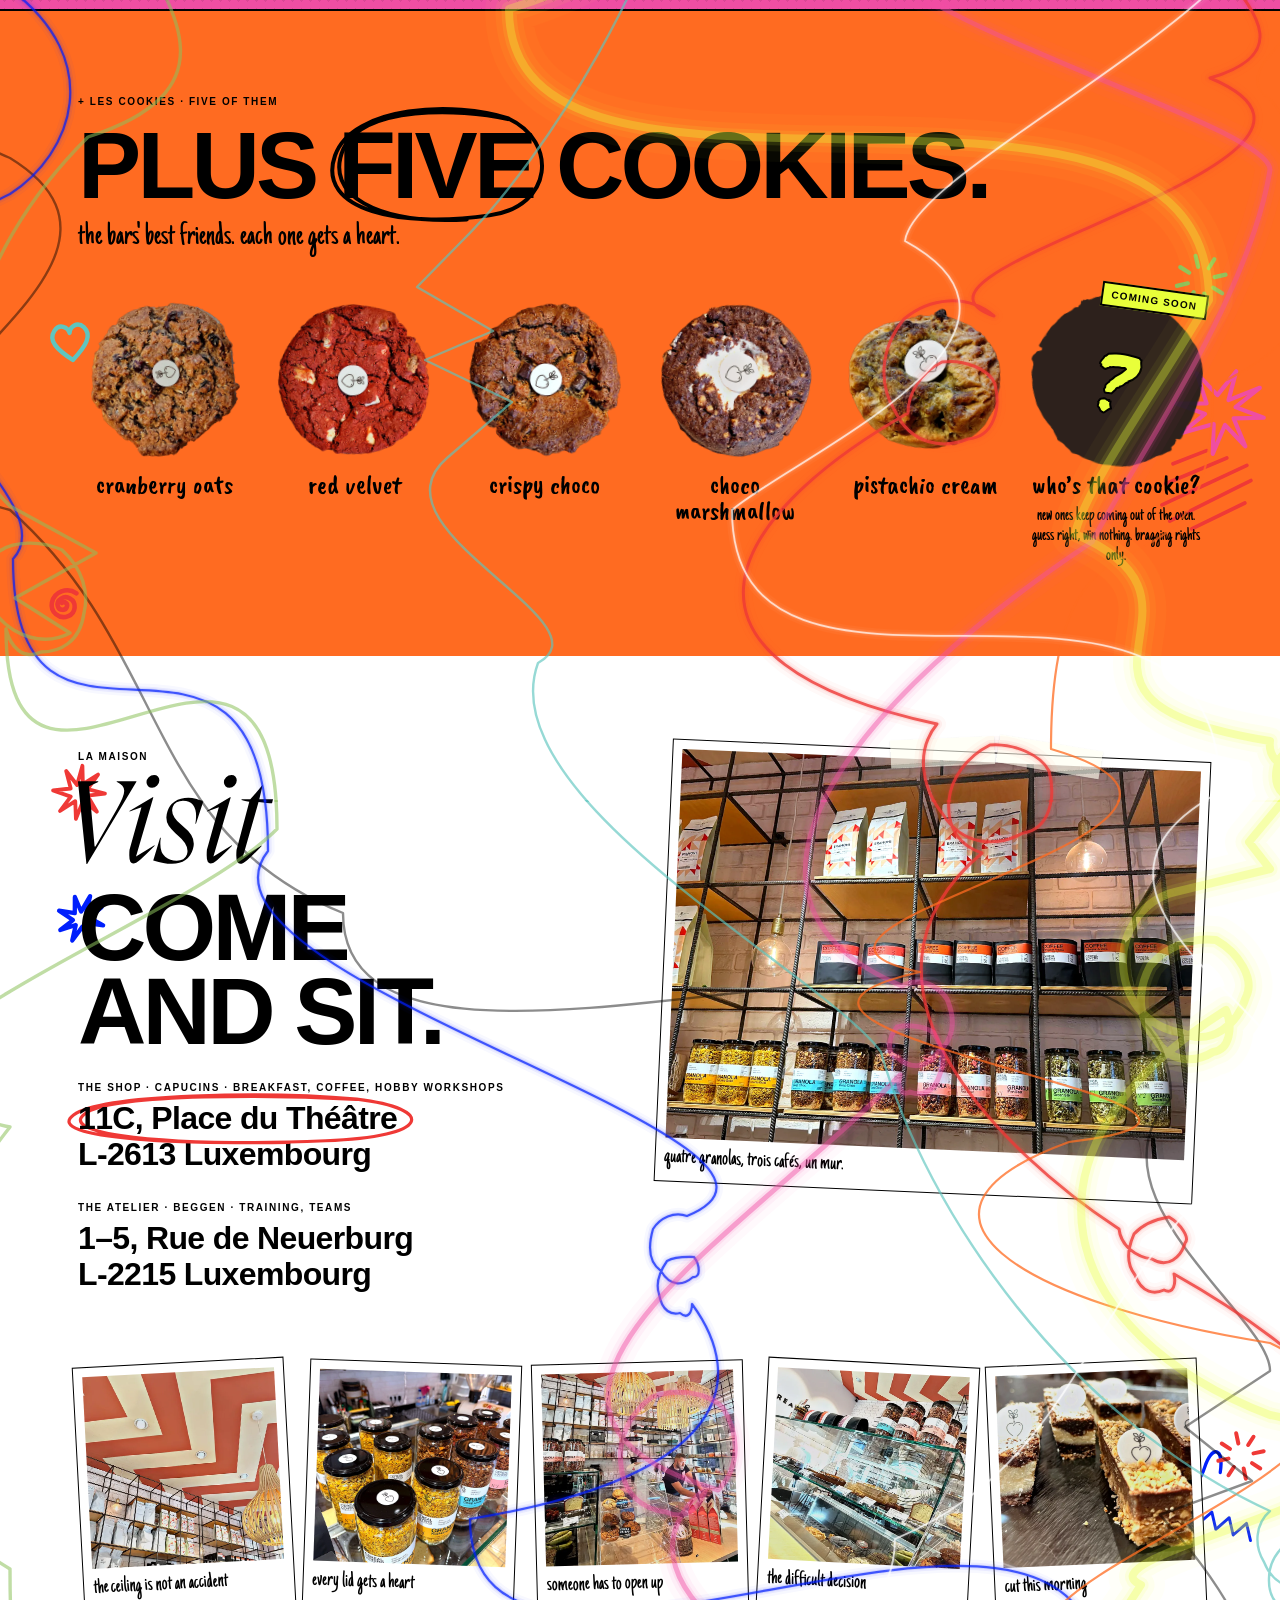
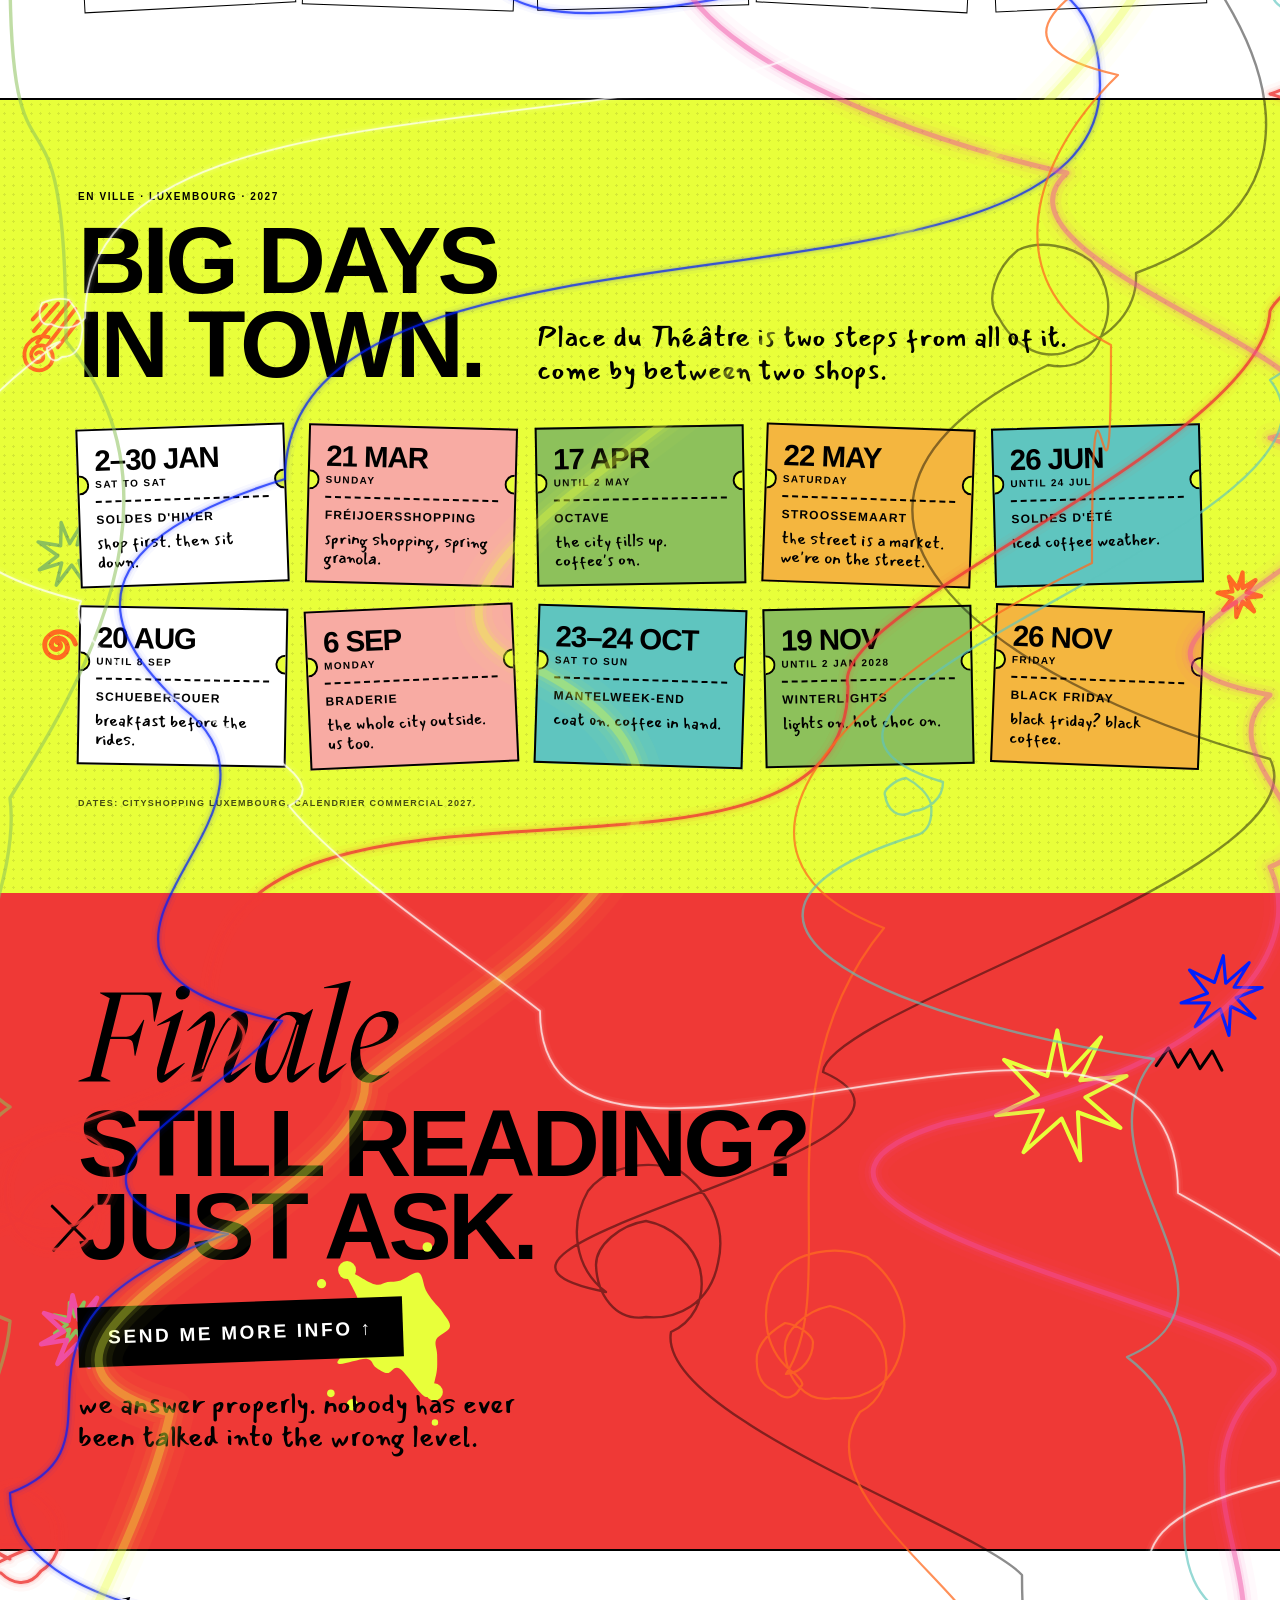
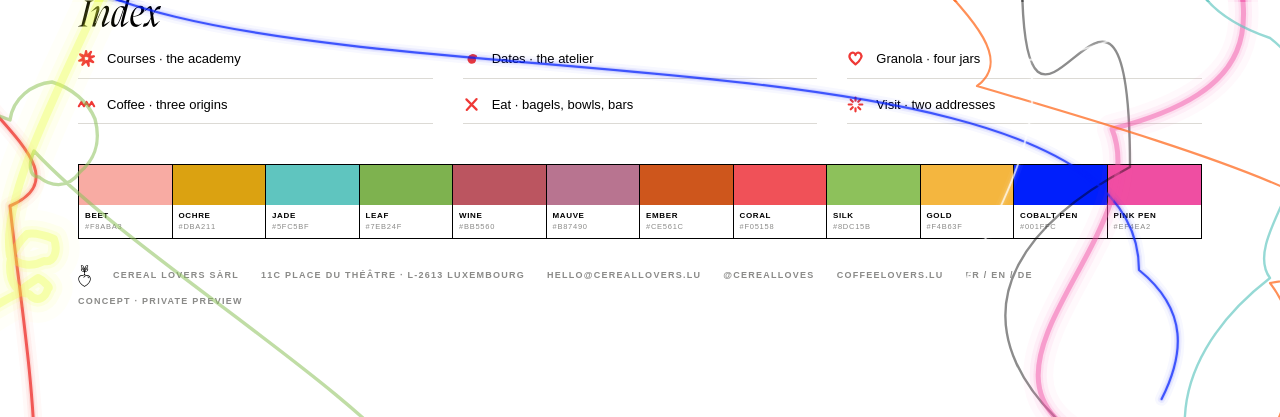
==== commit f72aa3f3: "Scribbles reach the bottom on every screen The line layer was one stretched, page-tall SVG: browsers" ====
--- a/cereallovers-preview/index.html
+++ b/cereallovers-preview/index.html
@@ -99,8 +99,8 @@
 
 /* the ink spine: seven pens drawing down the whole page */
 #spine{position:absolute;inset:0;z-index:5;pointer-events:none;overflow:hidden}
-#spine svg{width:100%;height:100%;display:block}
-#spine path{fill:none;stroke-linecap:round;stroke-linejoin:round;vector-effect:non-scaling-stroke;stroke-dasharray:1 1.02;stroke-dashoffset:1}
+#spine svg{position:absolute;left:0;width:100%;display:block;overflow:hidden}
+#spine path{fill:none;stroke-linecap:round;stroke-linejoin:round;stroke-dasharray:1 1.02;stroke-dashoffset:1}
 
 /* header: logo left, the numbers right (design system: the numbers are the navigation) */
 .top{position:fixed;inset:0 0 auto 0;height:60px;z-index:50;background:var(--paper);border-bottom:1px solid var(--ink);
@@ -431,7 +431,7 @@
 #fin .st3{right:8%;top:40px;width:150px;height:150px;--s:var(--acid);--w:4}
 
 /* foot: the index, the control strip, one legal line */
-.foot{background:var(--paper);padding:46px 0 110px;border-top:2px solid var(--ink)}
+.foot{position:relative;background:var(--paper);padding:46px 0 110px;border-top:2px solid var(--ink)}
 .foot .gi{--h:30px;color:var(--ink)}
 .idx{display:grid;grid-template-columns:repeat(3,minmax(0,1fr));gap:16px 30px;margin:22px 0 40px}
 .idx a{display:flex;gap:12px;align-items:baseline;border-bottom:1px solid var(--rule);padding-bottom:9px;text-decoration:none}
@@ -554,7 +554,7 @@
 </a>
 
 <div class="page" id="page">
-<div id="spine" aria-hidden="true"><svg id="spineSvg" viewBox="0 0 1000 12000" preserveAspectRatio="none"></svg></div>
+<div id="spine" aria-hidden="true"></div>
 
 <!-- ================= L'ACADÉMIE ================= -->
 <section id="s1" data-k="1" data-name="courses">
@@ -935,7 +935,6 @@
     <svg class="sc pop st3" viewBox="0 0 240 240" aria-hidden="true"><path d="M 114 15 L 128 87 L 184 26 L 151 95 L 225 88 L 159 122 L 215 171 L 147 146 L 151 223 L 121 156 L 60 210 L 91 143 L 16 151 L 83 118 L 29 62 L 98 88 Z"/></svg>
   </div>
 </section>
-</div>
 
 <footer class="foot">
   <div class="wrap">
@@ -966,6 +965,7 @@
       <span>HELLO@CEREALLOVERS.LU</span><span>@CEREALLOVES</span><span>COFFEELOVERS.LU</span><span>FR / EN / DE</span><span>CONCEPT &#183; PRIVATE PREVIEW</span></div>
   </div>
 </footer>
+</div>
 
 
 <noscript><p style="position:fixed;left:0;right:0;top:60px;z-index:60;margin:0;padding:12px 20px;background:#000;color:#fff;font:14px/1.4 Helvetica,Arial,sans-serif">
@@ -1021,51 +1021,63 @@
     {c:'#e8ff3a',w:8.0,o:.30,k:1.9,g:1, seed:97}, {c:'#5fc5bf',w:2.4,o:.65,k:1.45,g:0, seed:79},
     {c:'#ffffff',w:1.8,o:.70,k:1.55,g:1, seed:151}
   ];
-  var svg = $('#spineSvg'), spine = [], small = window.innerWidth < 600;
+  // The lines are drawn at the page's real pixel size (no stretching, so every line can draw all the
+  // way down), in stacked bands of at most ~2400px, because browsers stop painting one very tall image.
+  var spineBox = $('#spine'), spine = [], builtW = 0, builtH = 0;
+  pens.forEach(function(p, i){ spine.push({n:i, k:p.k, t:0}); });
   function rng(seed){ return function(){ seed = (seed*16807) % 2147483647; return (seed-1)/2147483646; }; }
-  function mkPath(d, col, w, o){
-    var el = document.createElementNS('http://www.w3.org/2000/svg','path');
-    el.setAttribute('d', d); el.setAttribute('pathLength','1');
-    el.style.stroke = col; el.style.strokeWidth = w; el.style.opacity = o;
-    if(rm) el.style.strokeDashoffset = 0;
-    svg.appendChild(el); return el;
-  }
-  pens.forEach(function(p){
-    var r = rng(p.seed), x = 60 + r()*880, y = -40, d = 'M'+x.toFixed(0)+' '+y;
-    var cl = function(v){ return Math.max(12, Math.min(988, v)); }, n = function(v){ return v.toFixed(0); };
-    while(y < 12060){
+  function penPath(p, W, H){
+    var r = rng(p.seed), sm = W < 600 ? .62 : 1, x = 12 + r()*(W-24), y = -40, d = 'M'+x.toFixed(0)+' '+y;
+    var cl = function(v){ return Math.max(10, Math.min(W-10, v)); }, n = function(v){ return v.toFixed(0); };
+    while(y < H + 60){
       var roll = r();
       if(roll < .17){                                   // a twirl: one or two loops, tightening
-        var R = 26 + r()*60, dir = r() < .5 ? 1 : -1, turns = 1 + r()*.9, a = r()*Math.PI*2;
+        var R = (26 + r()*60)*sm, dir = r() < .5 ? 1 : -1, turns = 1 + r()*.9, a = r()*Math.PI*2;
         var cx = x - Math.cos(a)*R, cy = y - Math.sin(a)*R, steps = Math.ceil(turns*4), da = dir*turns*Math.PI*2/steps;
         for(var i=0;i<steps;i++){
           var r0 = R*(1 - .45*i/steps), r1 = R*(1 - .45*(i+1)/steps), a0 = a + da*i, a1 = a0 + da, h = 4/3*Math.tan(da/4);
           var x0 = cx + Math.cos(a0)*r0, y0 = cy + Math.sin(a0)*r0, x1 = cx + Math.cos(a1)*r1, y1 = cy + Math.sin(a1)*r1;
           d += ' C'+n(x0 - Math.sin(a0)*r0*h)+' '+n(y0 + Math.cos(a0)*r0*h)+','+n(x1 + Math.sin(a1)*r1*h)+' '+n(y1 - Math.cos(a1)*r1*h)+','+n(x1)+' '+n(y1);
-          cy += 9;                                      // the loops drift down a little as they turn
-          x = x1; y = y1;
+          cy += 9*sm; x = x1; y = y1;
         }
       } else if(roll < .21){                            // now and then, a short zig-zag
         var k2 = 3 + Math.floor(r()*3), side = r() < .5 ? 1 : -1;
-        for(var j=0;j<k2;j++){ x = cl(x + side*(30 + r()*70)); y += 20 + r()*36; side = -side; d += ' L'+n(x)+' '+n(y); }
+        for(var j=0;j<k2;j++){ x = cl(x + side*(30 + r()*70)*sm); y += (20 + r()*36)*sm; side = -side; d += ' L'+n(x)+' '+n(y); }
       } else if(roll < .30){                            // a big swing right across the page
-        var tx = r() < .5 ? 40 + r()*200 : 760 + r()*200, ty = y + 160 + r()*260;
-        d += ' C'+n(x)+' '+n(y + 260)+','+n(tx)+' '+n(ty - 300)+','+n(tx)+' '+n(ty); x = tx; y = ty;
+        var tx = r() < .5 ? W*(.04 + r()*.2) : W*(.76 + r()*.2), ty = y + (160 + r()*260)*sm;
+        d += ' C'+n(x)+' '+n(y + 260*sm)+','+n(tx)+' '+n(ty - 300*sm)+','+n(tx)+' '+n(ty); x = tx; y = ty;
       } else {                                          // wander
-        var nx = cl(x + (r()-.5)*700), ny = y + 160 + r()*300;
-        d += ' C'+n(x + (r()-.5)*460)+' '+n(y + (ny-y)*.35)+','+n(nx + (r()-.5)*460)+' '+n(y + (ny-y)*.8)+','+n(nx)+' '+n(ny);
+        var nx = cl(x + (r()-.5)*W*.7), ny = y + (160 + r()*300)*sm;
+        d += ' C'+n(x + (r()-.5)*W*.46)+' '+n(y + (ny-y)*.35)+','+n(nx + (r()-.5)*W*.46)+' '+n(y + (ny-y)*.8)+','+n(nx)+' '+n(ny);
         x = nx; y = ny;
       }
     }
-    var f = small ? .7 : 1, layers = [];
-    if(p.g){                                   // a soft glow: three wide, faint strokes under the line
-      layers.push(mkPath(d, p.c, p.w*6*f, .03));
-      layers.push(mkPath(d, p.c, p.w*3.4*f, .06));
-      layers.push(mkPath(d, p.c, p.w*1.9*f, .10));
+    return d;
+  }
+  function buildSpine(){
+    var W = spineBox.clientWidth, H = spineBox.clientHeight;
+    if(!W || !H || (W === builtW && Math.abs(H - builtH) < 40)) return;
+    builtW = W; builtH = H; spineBox.textContent = '';
+    var band = 2400, nb = Math.ceil(H / band), f = W < 600 ? .75 : 1, ds = pens.map(function(p){ return penPath(p, W, H); });
+    for(var b=0;b<nb;b++){
+      var bs = document.createElementNS('http://www.w3.org/2000/svg','svg'), y0 = b*band, bh = Math.min(band, H - y0) + 2;
+      bs.setAttribute('viewBox', '0 '+y0+' '+W+' '+bh); bs.style.top = y0+'px'; bs.style.height = bh+'px';
+      pens.forEach(function(p, i){
+        var add = function(w, o){
+          var el = document.createElementNS('http://www.w3.org/2000/svg','path');
+          el.setAttribute('d', ds[i]); el.setAttribute('pathLength','1');
+          el.style.stroke = p.c; el.style.strokeWidth = w; el.style.opacity = o;
+          el.style.strokeDashoffset = rm ? 0 : 'var(--o'+i+',1)';      // one shared value per pen
+          bs.appendChild(el);
+        };
+        if(p.g){ add(p.w*6*f, .03); add(p.w*3.4*f, .06); add(p.w*1.9*f, .10); }   // a soft glow under the line
+        add(p.w*f, p.o);
+      });
+      spineBox.appendChild(bs);
     }
-    layers.push(mkPath(d, p.c, p.w*f, p.o));
-    spine.push({els:layers, k:p.k, t:0});
-  });
+  }
+  buildSpine();
+  if('ResizeObserver' in window){ var rbT; new ResizeObserver(function(){ clearTimeout(rbT); rbT = setTimeout(buildSpine, 150); }).observe(spineBox); }
 
   /* ---------- the data: courses.json is the only thing to edit ---------- */
   var DATA = null, TODAY = new Date(); TODAY.setHours(0,0,0,0);
@@ -1289,12 +1301,10 @@
     if(!rm){
       var pageH = Math.max(1, doc.scrollHeight);
       spine.forEach(function(p){
-        // each pen runs a little ahead of the reader at its own pace, and every pen reaches the bottom
         // runs well ahead of the reader, finishes at the bottom, and never rubs itself out
         var t = Math.max(p.t, prog, Math.min(1, (doc.scrollTop + window.innerHeight * p.k) / pageH));
         if(t === p.t) return; p.t = t;
-        var off = String(1 - t);
-        for(var i=0;i<p.els.length;i++) p.els[i].style.strokeDashoffset = off;
+        spineBox.style.setProperty('--o'+p.n, String(Math.max(0, 1 - t)));
       });
     }
     var mid = window.innerHeight*.4, at = secs[0];
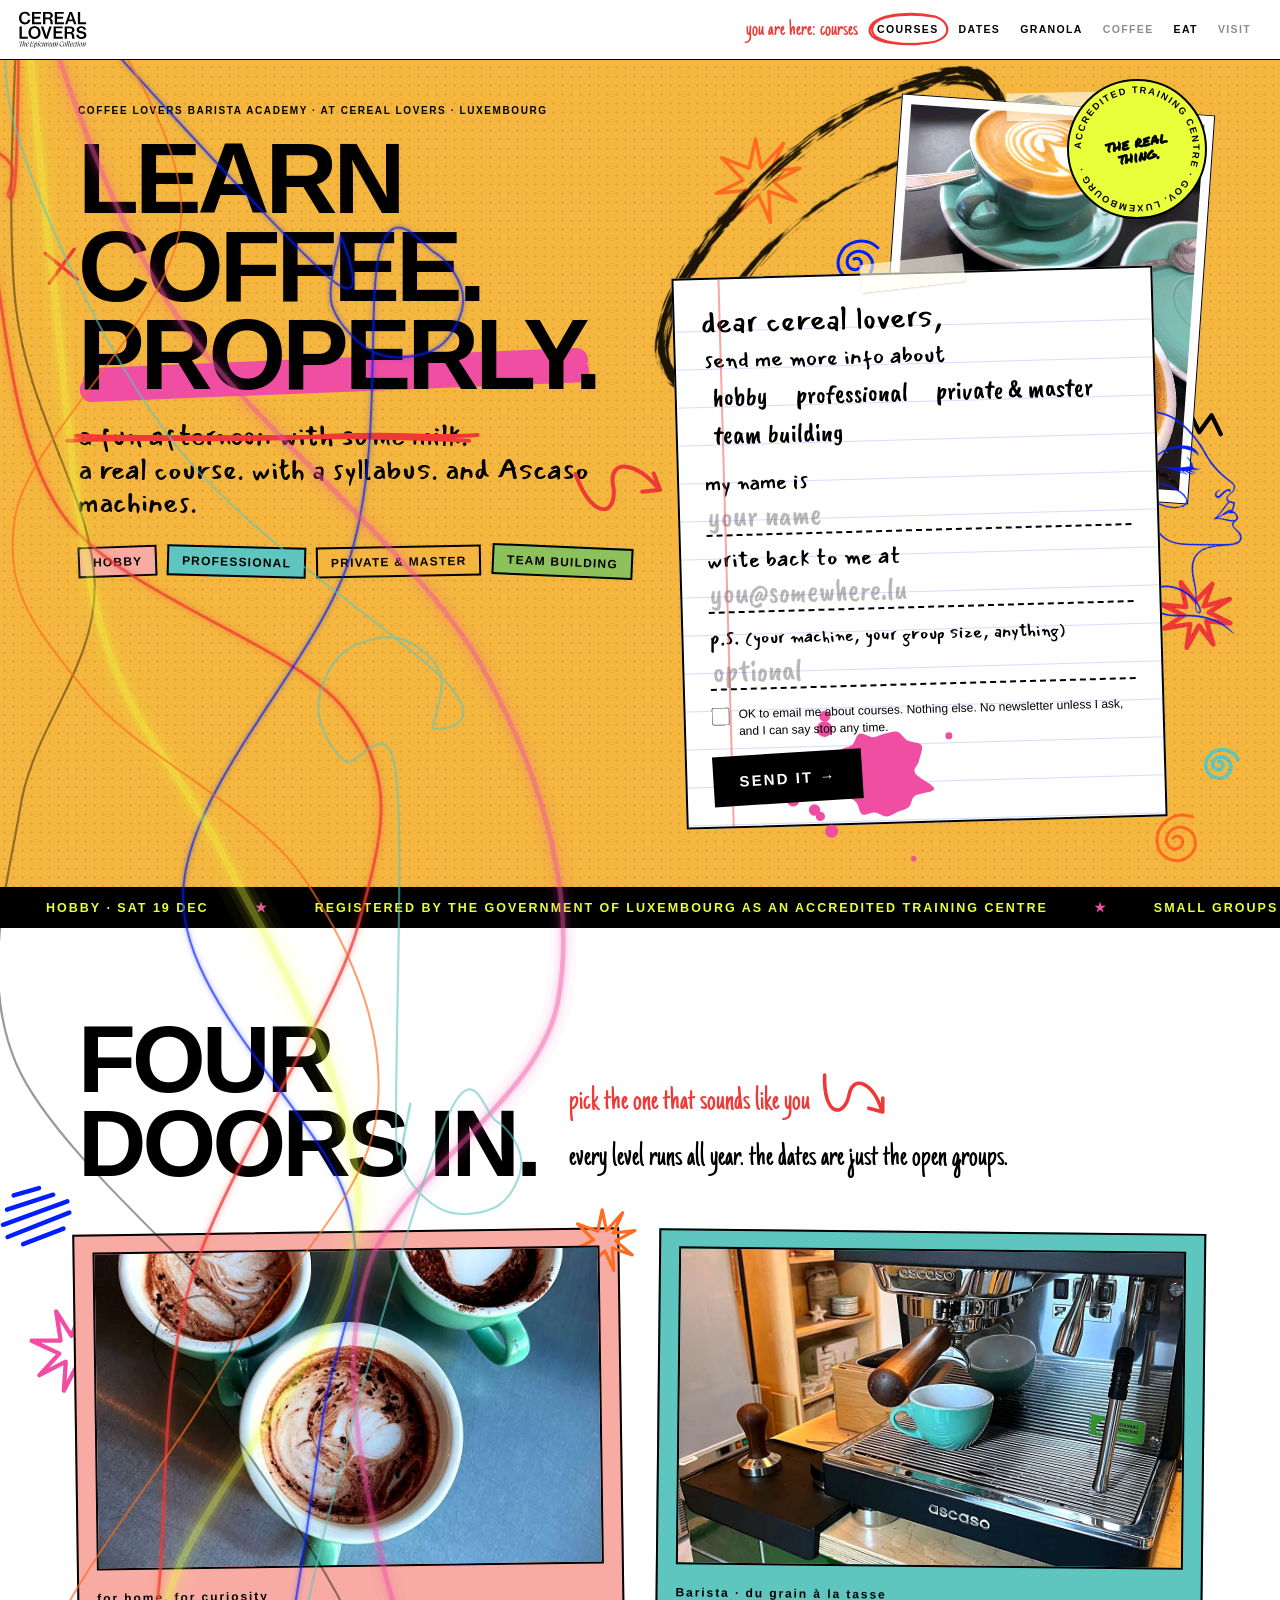
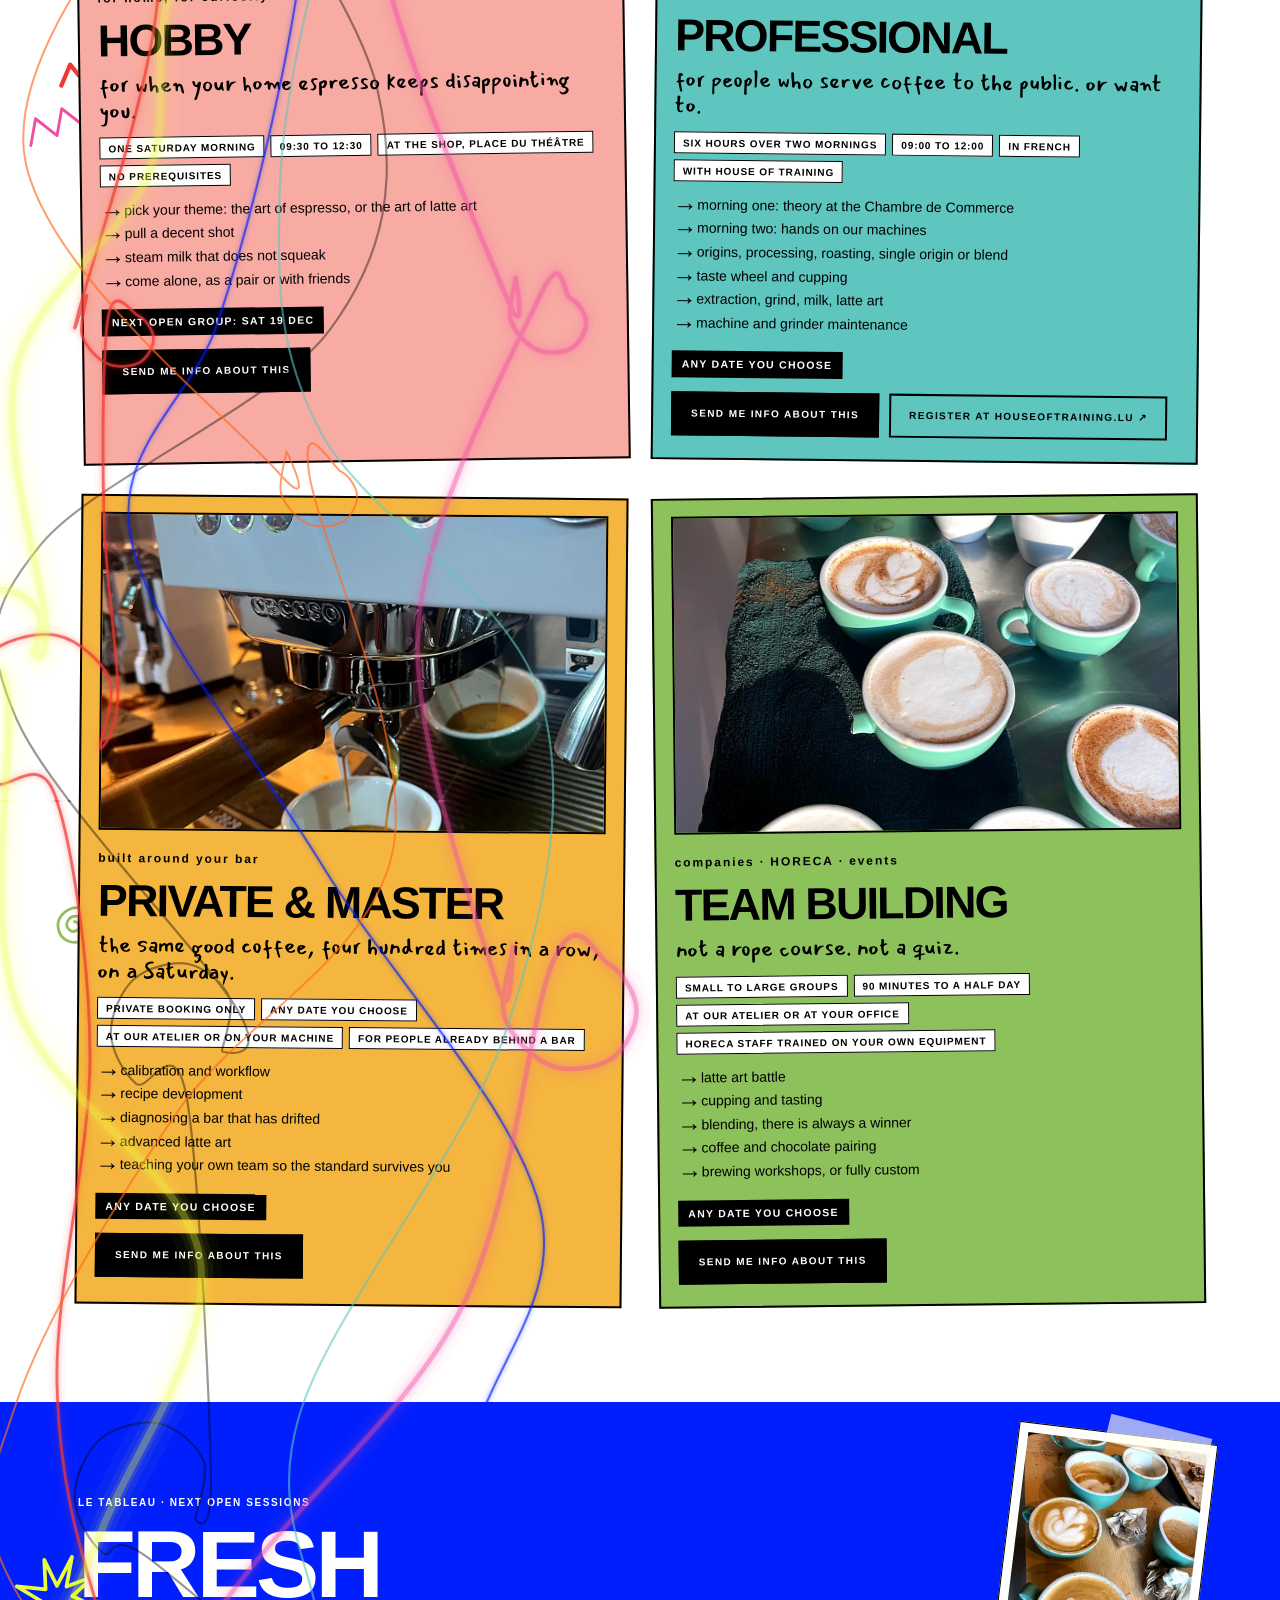
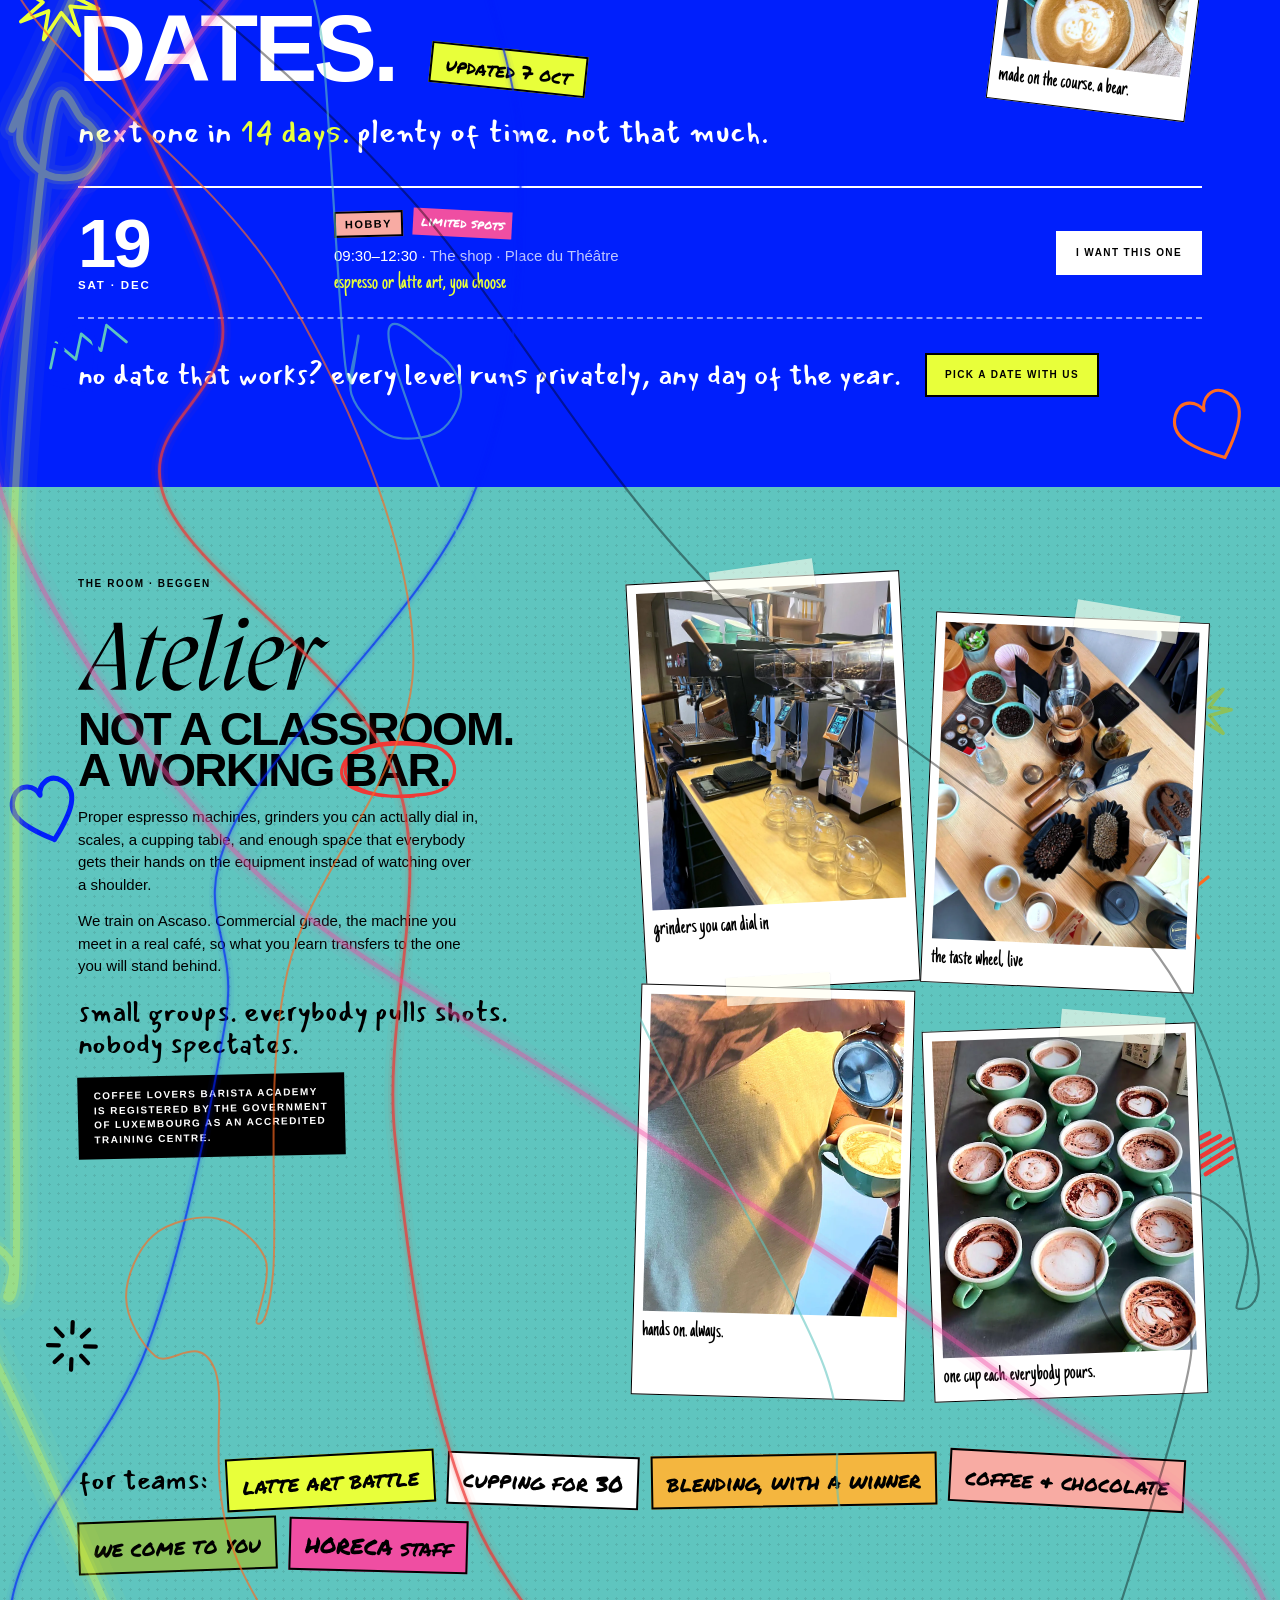
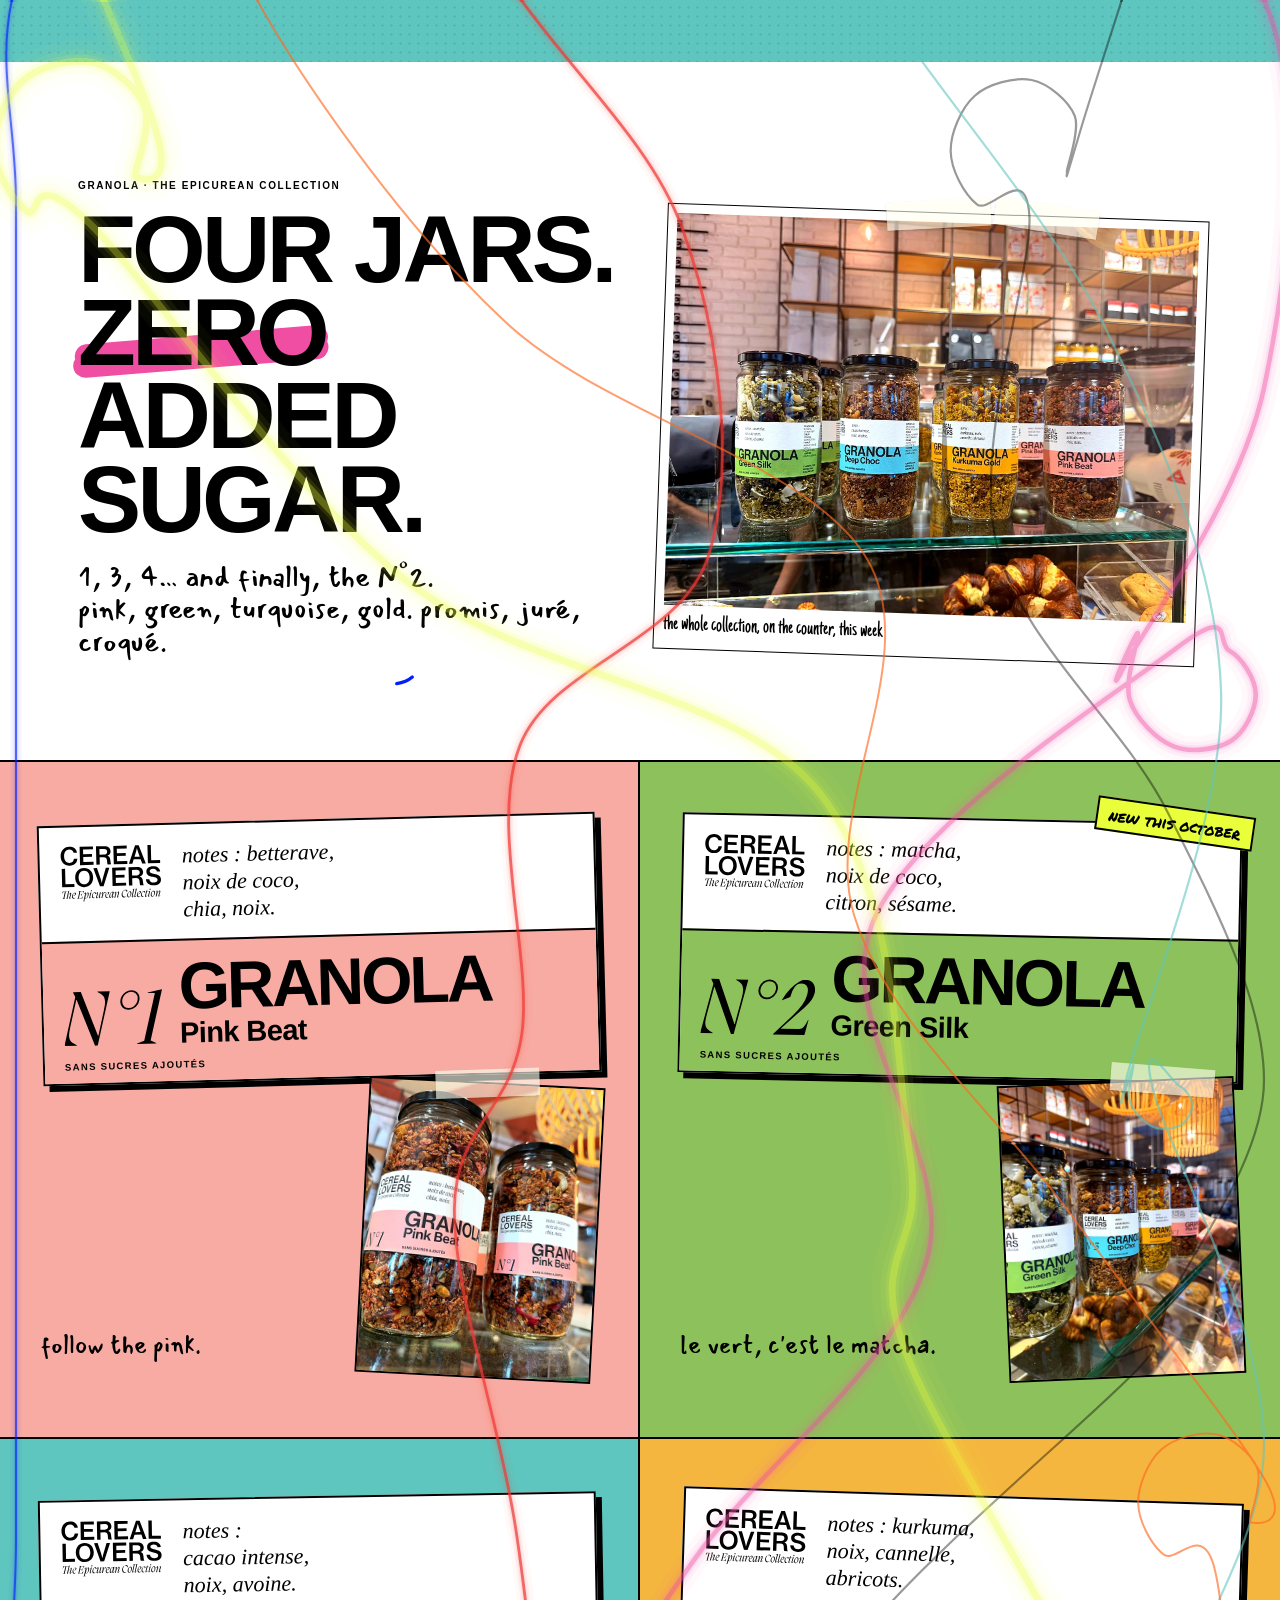
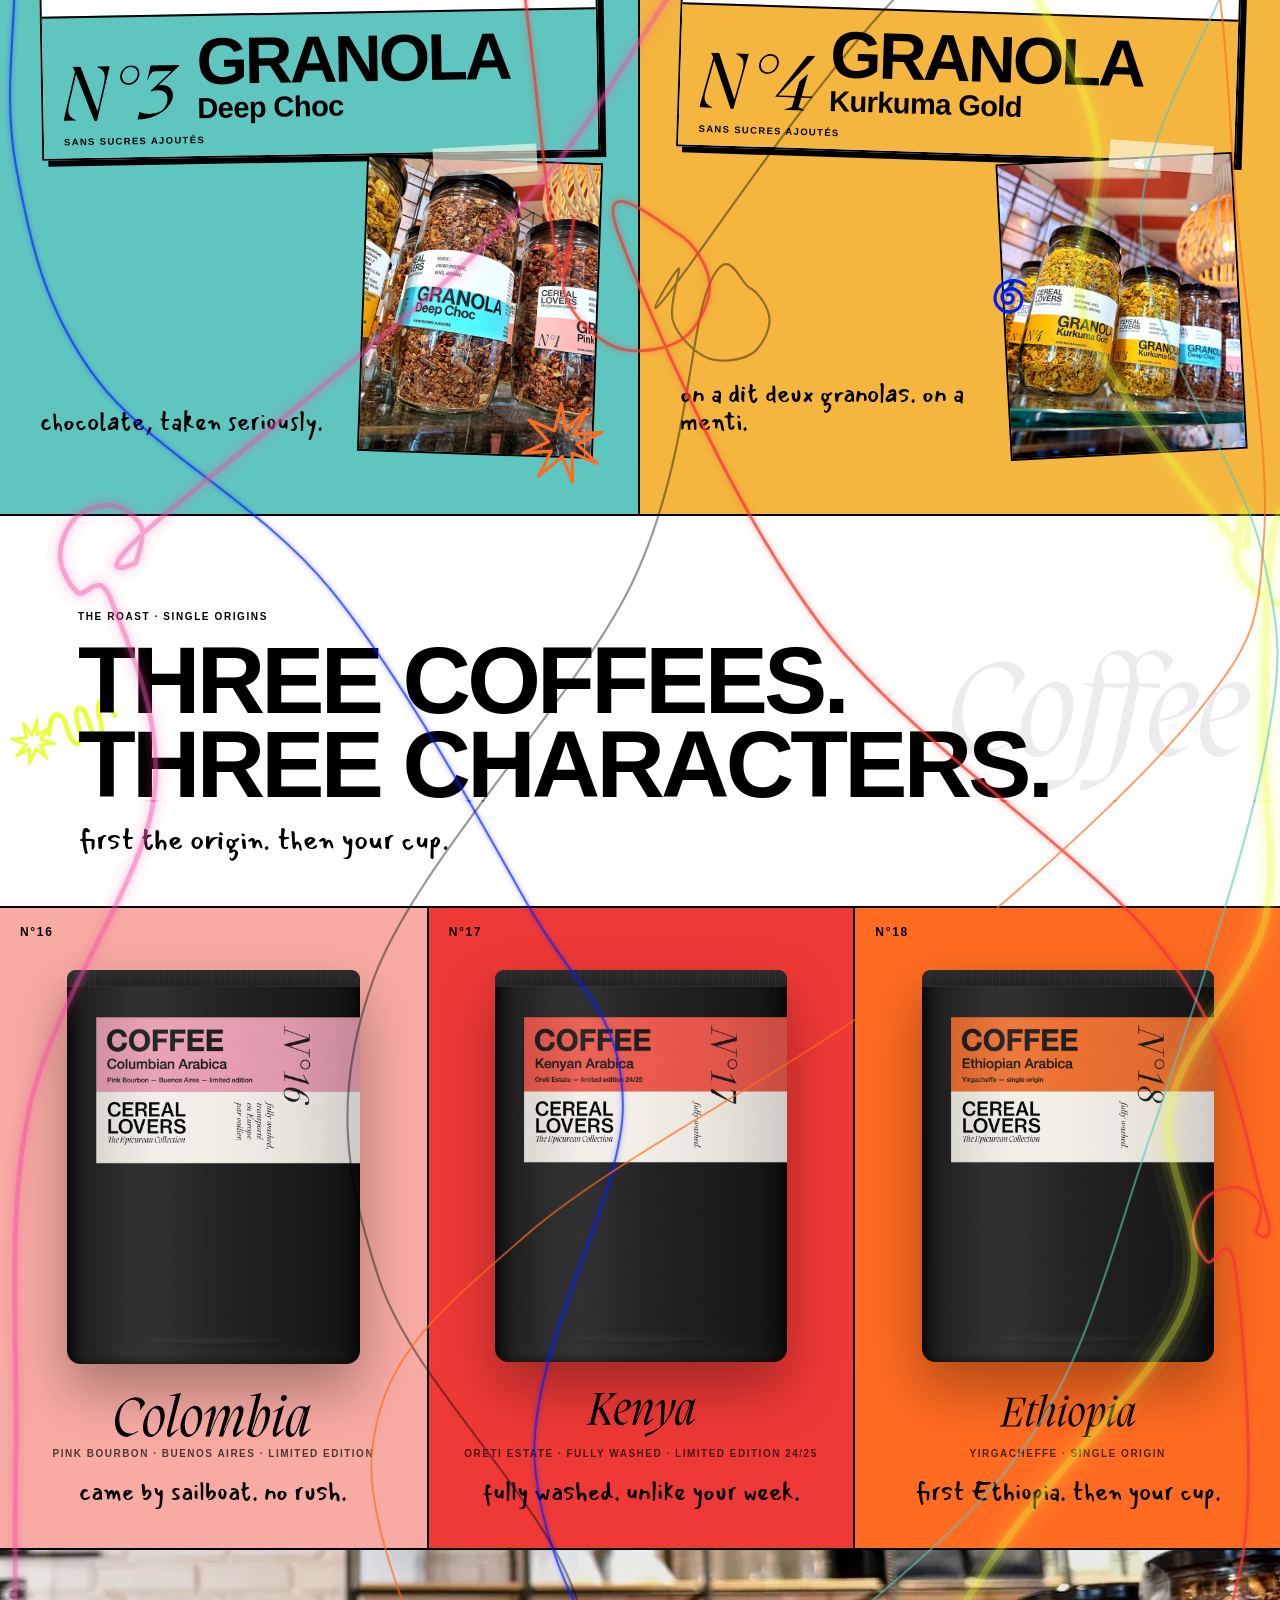
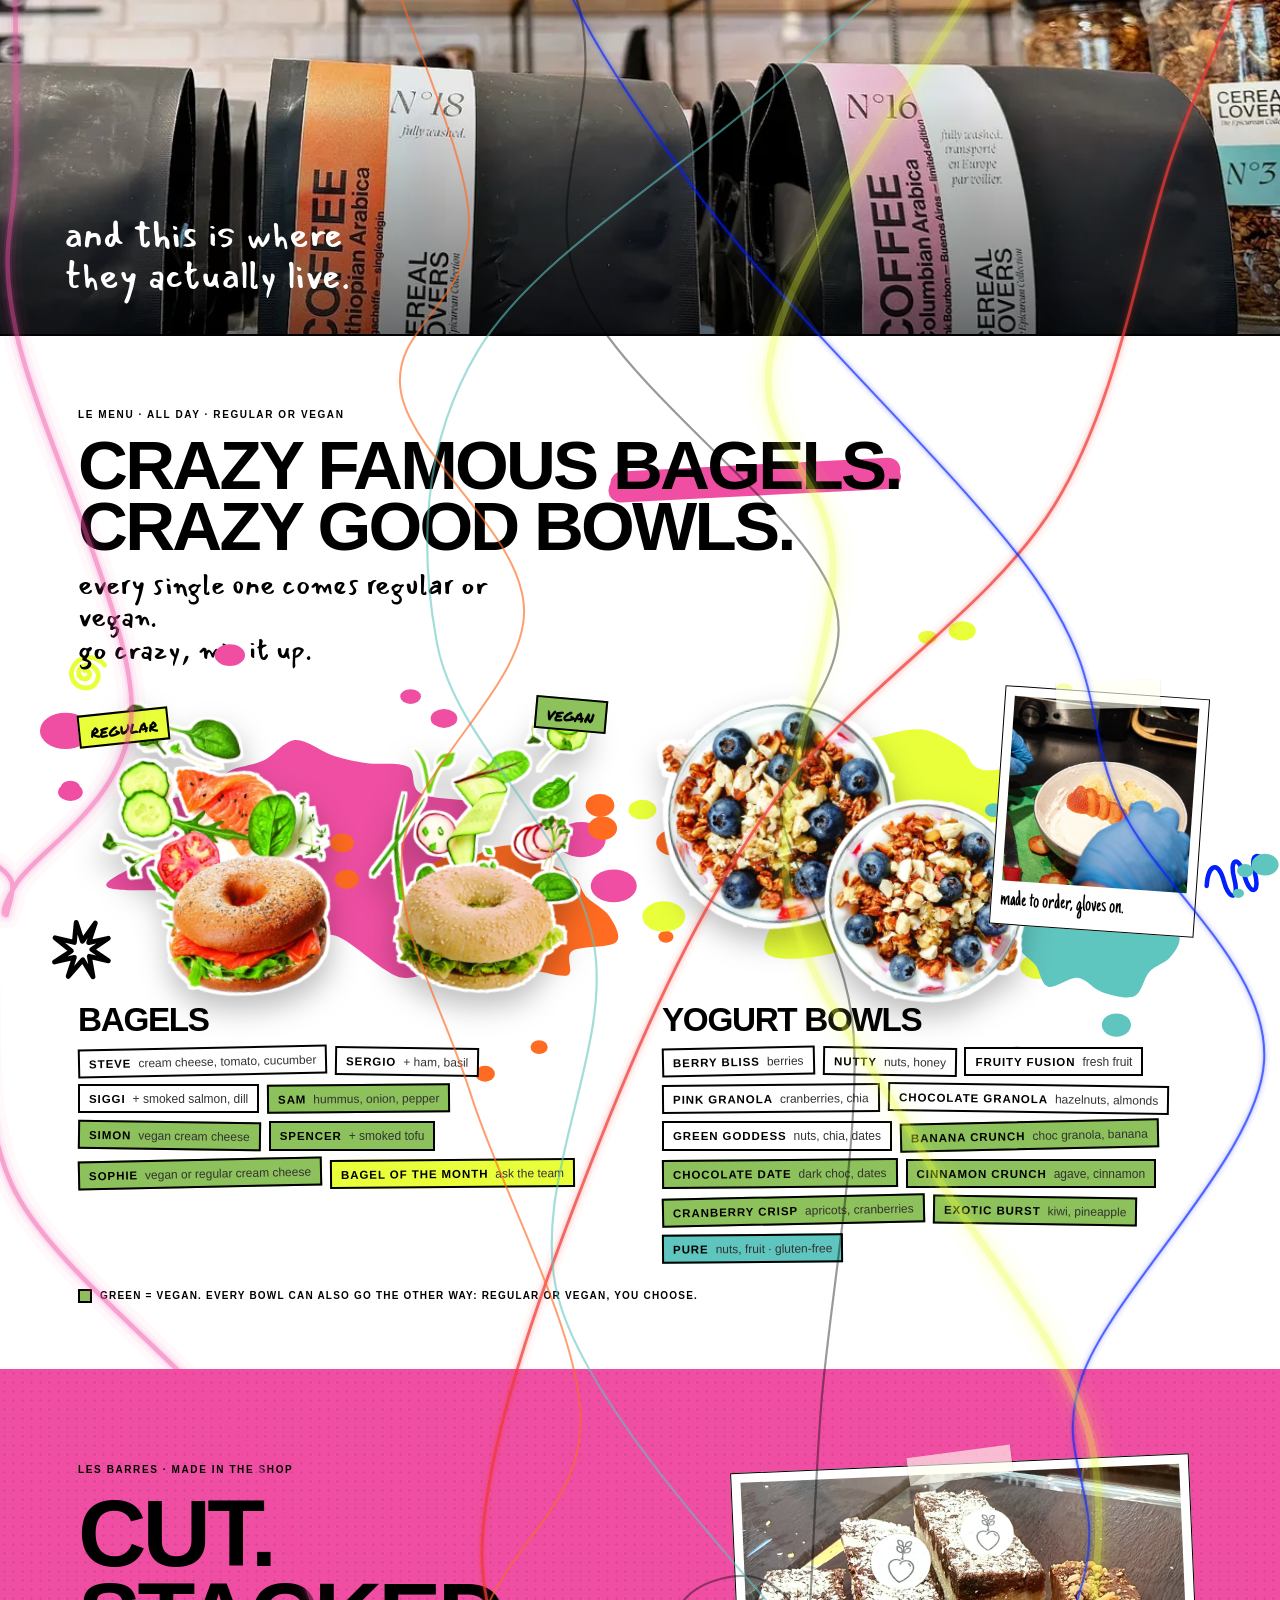
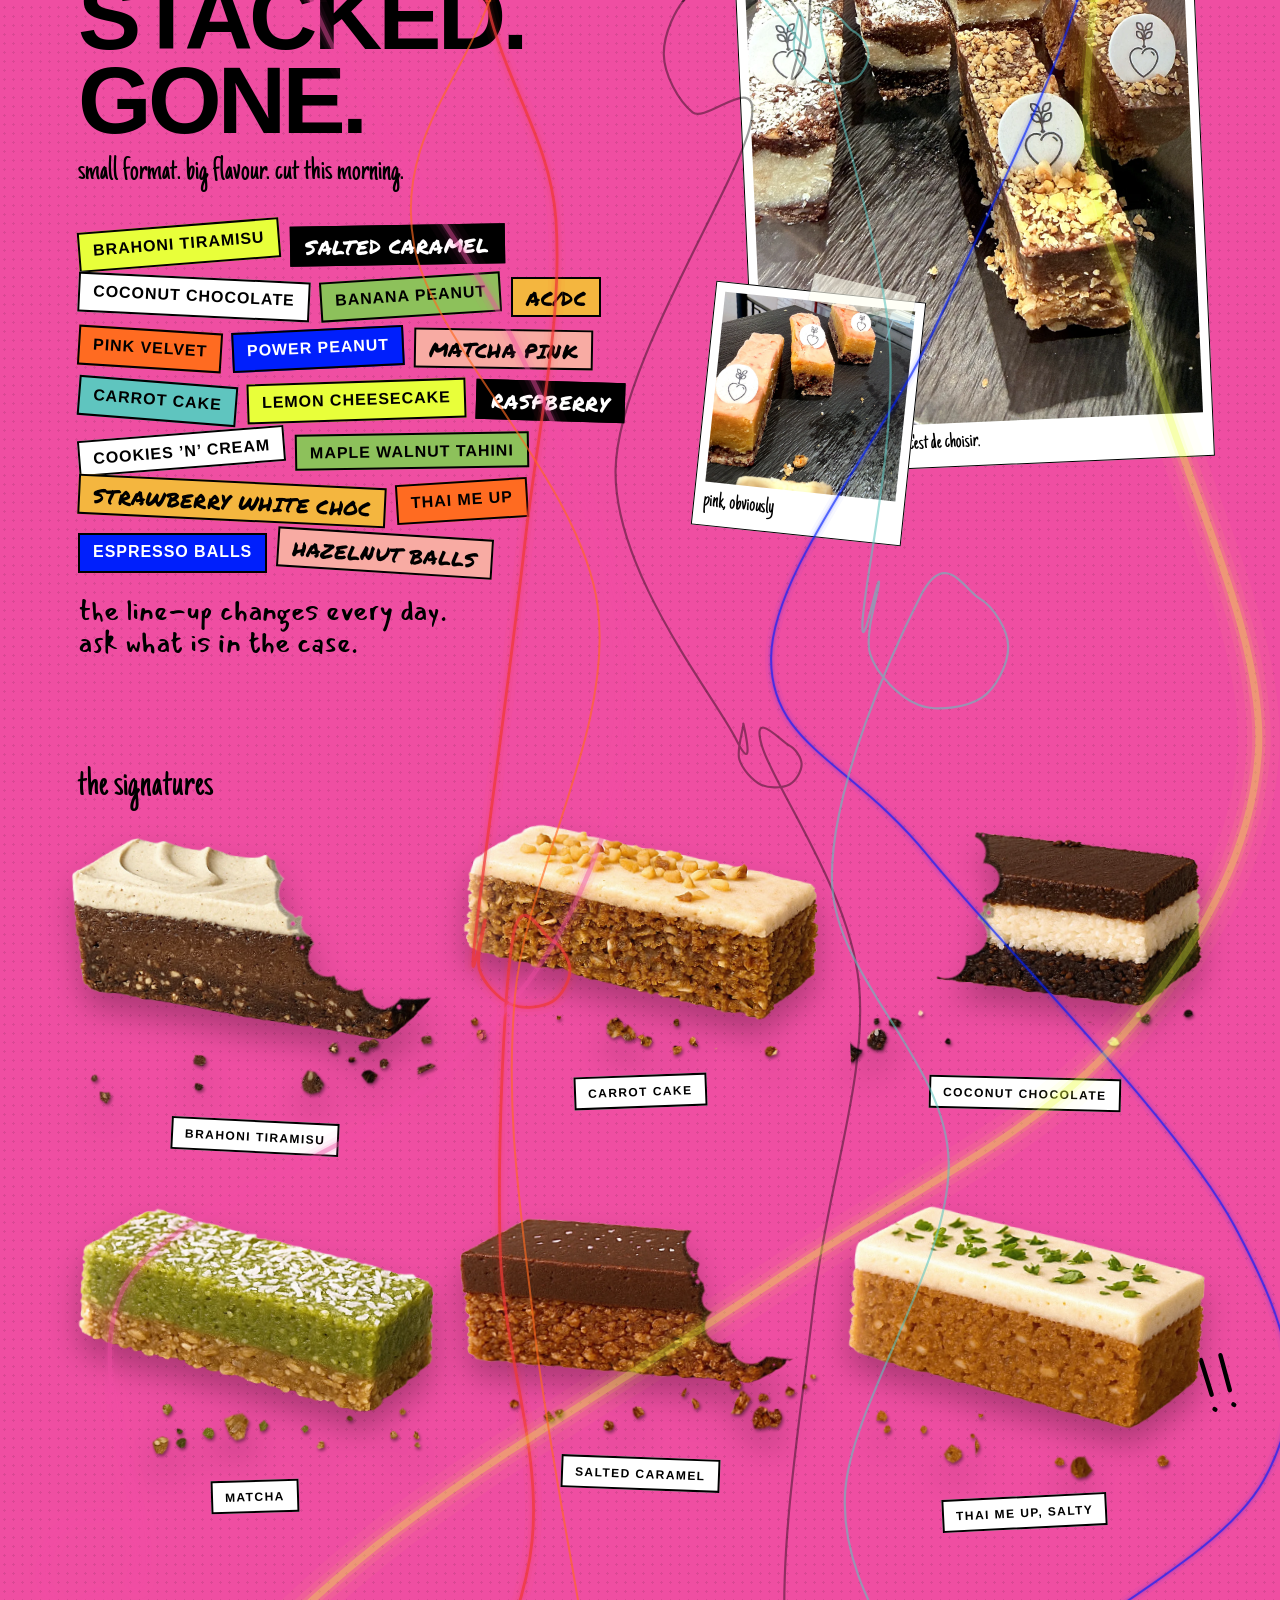
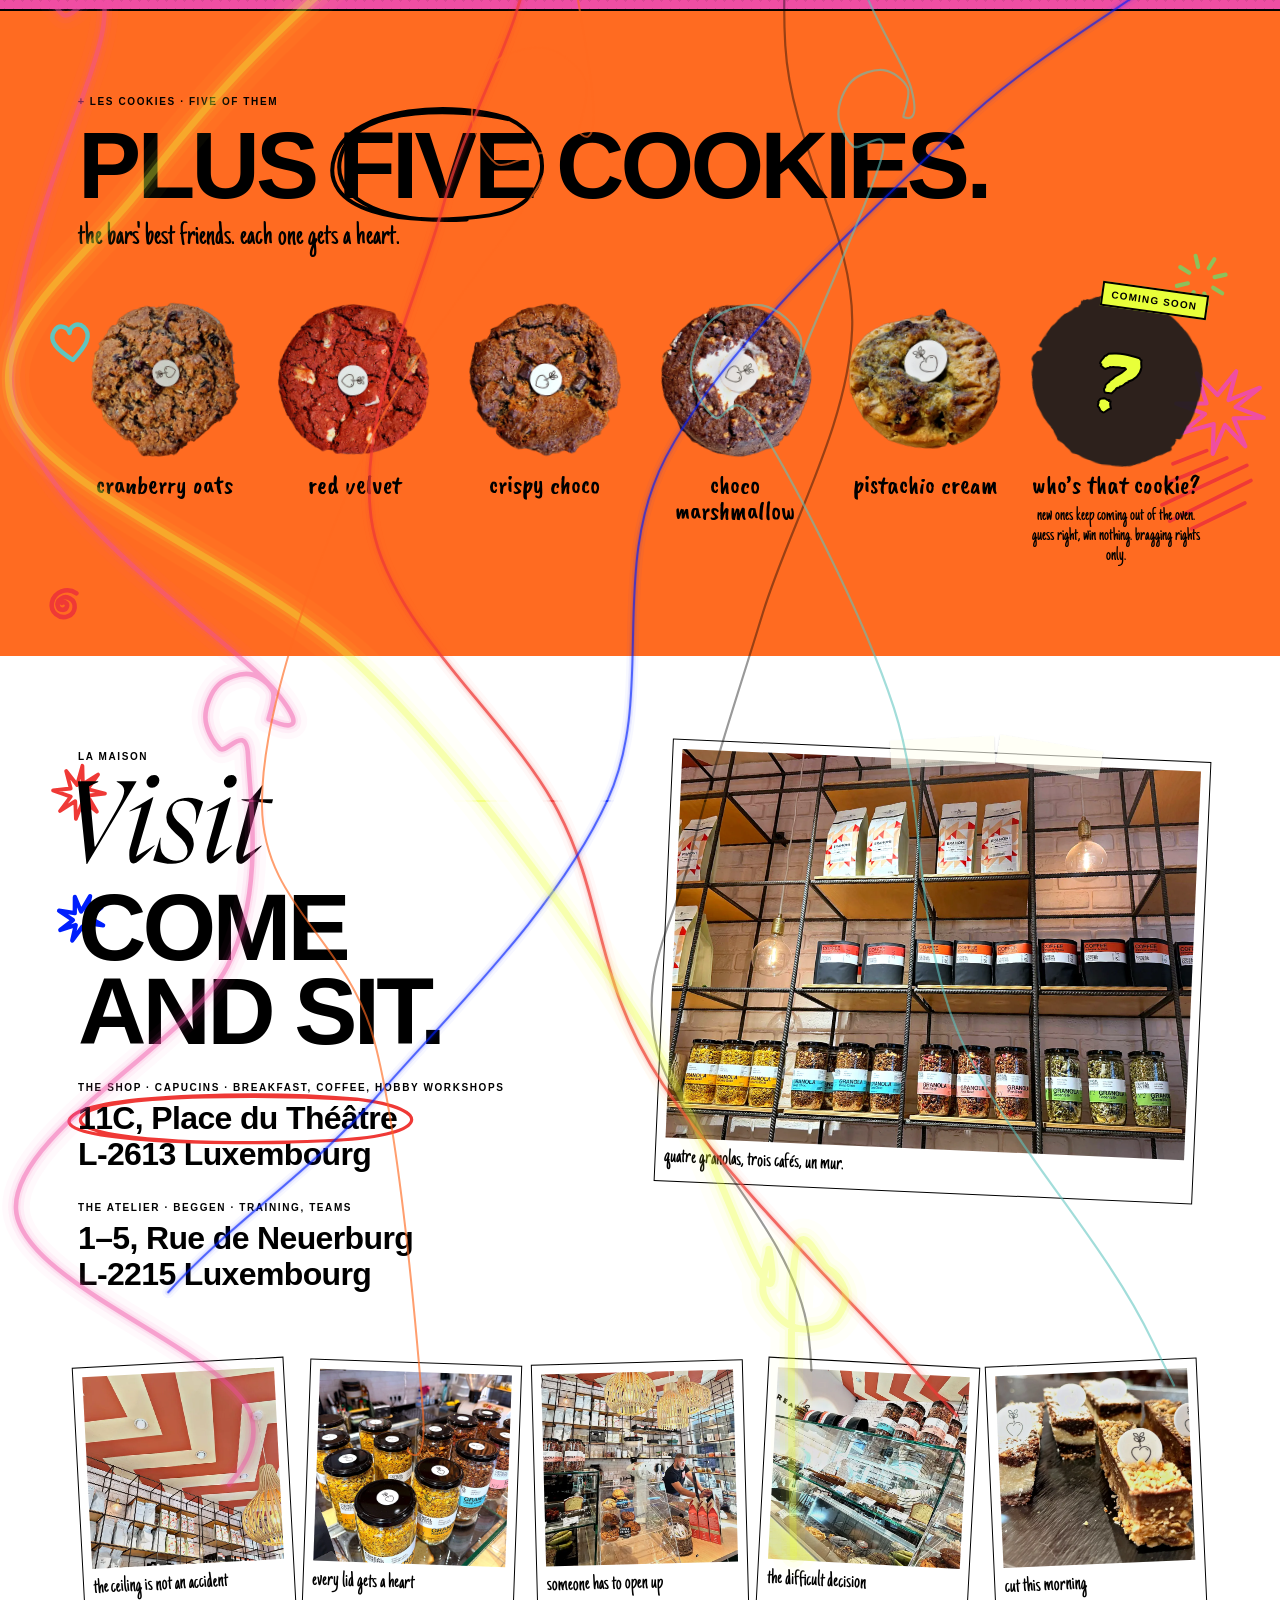
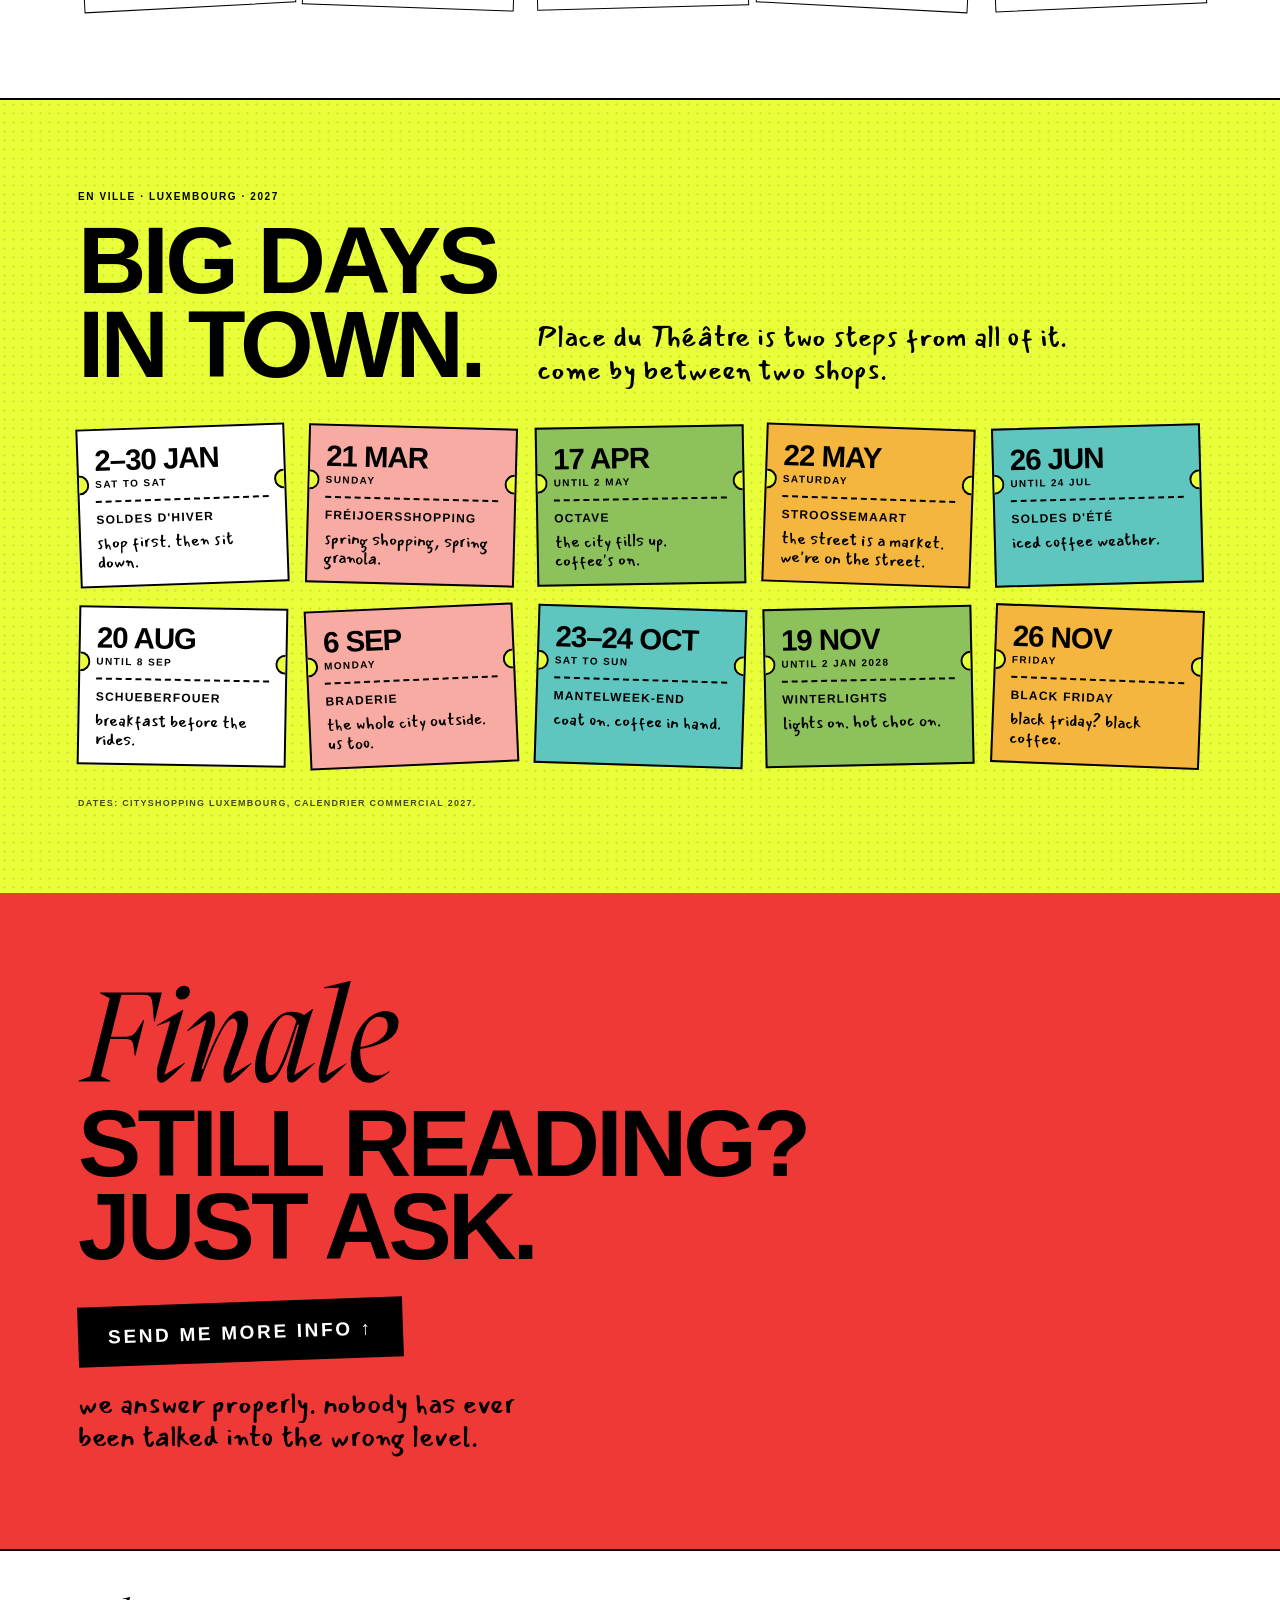
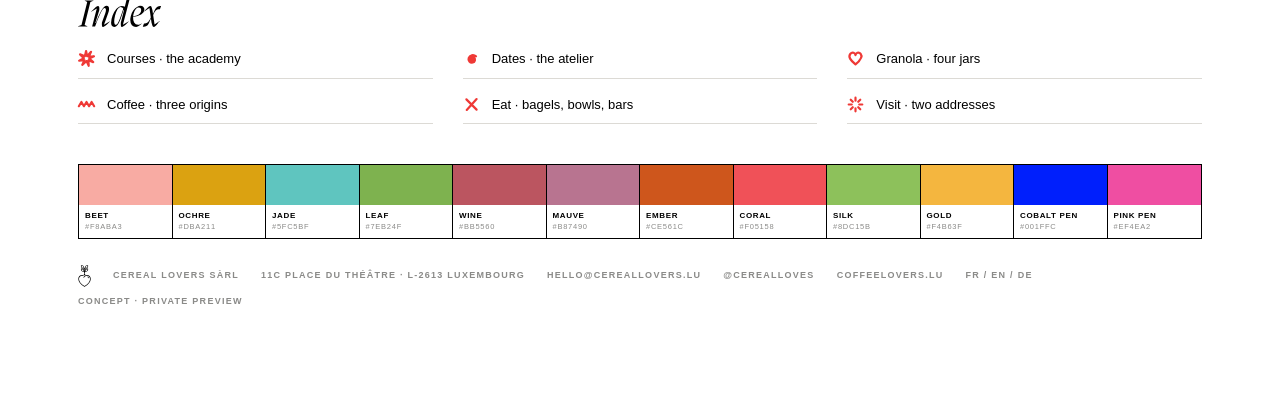
==== commit 57238b21: "Scribbles: natural flowing lines that draw with the scroll Lines are smooth Catmull-Rom curves that " ====
--- a/cereallovers-preview/index.html
+++ b/cereallovers-preview/index.html
@@ -1015,11 +1015,10 @@
   /* ---------- the spine: fourteen pens, glowing, drawn by scrolling, all the way to the end ---------- */
   // c colour, w line width, o opacity, k how far ahead of the reader the pen runs, g glow
   var pens = [
-    {c:'#000000',w:2.4,o:.45,k:1.5,g:0, seed:11}, {c:'#ef3936',w:3.0,o:.80,k:1.8,g:1, seed:23},
-    {c:'#001ffc',w:2.2,o:.70,k:1.3,g:1, seed:37}, {c:'#ef4ea2',w:5.0,o:.45,k:1.7,g:1, seed:41},
-    {c:'#ff6b21',w:2.2,o:.75,k:1.4,g:0, seed:53}, {c:'#8dc15b',w:3.4,o:.55,k:1.6,g:0, seed:67},
-    {c:'#e8ff3a',w:8.0,o:.30,k:1.9,g:1, seed:97}, {c:'#5fc5bf',w:2.4,o:.65,k:1.45,g:0, seed:79},
-    {c:'#ffffff',w:1.8,o:.70,k:1.55,g:1, seed:151}
+    {c:'#000000',w:2.2,o:.40,k:.92,g:0, seed:11}, {c:'#ef3936',w:2.8,o:.72,k:1.00,g:1, seed:23},
+    {c:'#001ffc',w:2.0,o:.62,k:.88,g:1, seed:37}, {c:'#ef4ea2',w:4.6,o:.42,k:1.06,g:1, seed:41},
+    {c:'#e8ff3a',w:7.0,o:.28,k:1.12,g:1, seed:97}, {c:'#5fc5bf',w:2.2,o:.58,k:.95,g:0, seed:79},
+    {c:'#ff6b21',w:2.0,o:.65,k:1.02,g:0, seed:53}
   ];
   // The lines are drawn at the page's real pixel size (no stretching, so every line can draw all the
   // way down), in stacked bands of at most ~2400px, because browsers stop painting one very tall image.
@@ -1027,30 +1026,25 @@
   pens.forEach(function(p, i){ spine.push({n:i, k:p.k, t:0}); });
   function rng(seed){ return function(){ seed = (seed*16807) % 2147483647; return (seed-1)/2147483646; }; }
   function penPath(p, W, H){
-    var r = rng(p.seed), sm = W < 600 ? .62 : 1, x = 12 + r()*(W-24), y = -40, d = 'M'+x.toFixed(0)+' '+y;
-    var cl = function(v){ return Math.max(10, Math.min(W-10, v)); }, n = function(v){ return v.toFixed(0); };
-    while(y < H + 60){
-      var roll = r();
-      if(roll < .17){                                   // a twirl: one or two loops, tightening
-        var R = (26 + r()*60)*sm, dir = r() < .5 ? 1 : -1, turns = 1 + r()*.9, a = r()*Math.PI*2;
-        var cx = x - Math.cos(a)*R, cy = y - Math.sin(a)*R, steps = Math.ceil(turns*4), da = dir*turns*Math.PI*2/steps;
-        for(var i=0;i<steps;i++){
-          var r0 = R*(1 - .45*i/steps), r1 = R*(1 - .45*(i+1)/steps), a0 = a + da*i, a1 = a0 + da, h = 4/3*Math.tan(da/4);
-          var x0 = cx + Math.cos(a0)*r0, y0 = cy + Math.sin(a0)*r0, x1 = cx + Math.cos(a1)*r1, y1 = cy + Math.sin(a1)*r1;
-          d += ' C'+n(x0 - Math.sin(a0)*r0*h)+' '+n(y0 + Math.cos(a0)*r0*h)+','+n(x1 + Math.sin(a1)*r1*h)+' '+n(y1 - Math.cos(a1)*r1*h)+','+n(x1)+' '+n(y1);
-          cy += 9*sm; x = x1; y = y1;
-        }
-      } else if(roll < .21){                            // now and then, a short zig-zag
-        var k2 = 3 + Math.floor(r()*3), side = r() < .5 ? 1 : -1;
-        for(var j=0;j<k2;j++){ x = cl(x + side*(30 + r()*70)*sm); y += (20 + r()*36)*sm; side = -side; d += ' L'+n(x)+' '+n(y); }
-      } else if(roll < .30){                            // a big swing right across the page
-        var tx = r() < .5 ? W*(.04 + r()*.2) : W*(.76 + r()*.2), ty = y + (160 + r()*260)*sm;
-        d += ' C'+n(x)+' '+n(y + 260*sm)+','+n(tx)+' '+n(ty - 300*sm)+','+n(tx)+' '+n(ty); x = tx; y = ty;
-      } else {                                          // wander
-        var nx = cl(x + (r()-.5)*W*.7), ny = y + (160 + r()*300)*sm;
-        d += ' C'+n(x + (r()-.5)*W*.46)+' '+n(y + (ny-y)*.35)+','+n(nx + (r()-.5)*W*.46)+' '+n(y + (ny-y)*.8)+','+n(nx)+' '+n(ny);
-        x = nx; y = ny;
+    var r = rng(p.seed), sm = W < 600 ? .62 : 1, pts = [], x = 20 + r()*(W-40), y = -60, vx = (r()-.5)*W*.2;
+    pts.push([x, y - 80]); pts.push([x, y]);
+    while(y < H + 120){
+      if(r() < .12){                                    // a loose loop, then carry on down
+        var R = (34 + r()*54)*sm, dir = r() < .5 ? 1 : -1, a = -Math.PI/2*dir, cx = x + R*dir, cy = y, m = 7;
+        for(var i=1;i<=m;i++){ var aa = a + dir*i*(Math.PI*2/m)*1.05, rr = R*(1 - .18*i/m);
+          pts.push([cx - Math.cos(aa)*rr*dir, cy + Math.sin(aa)*rr + i*5*sm]); }
+        x = pts[pts.length-1][0]; y = pts[pts.length-1][1];
       }
+      vx = vx*.55 + (r()-.5)*W*.42;                      // momentum makes it meander instead of jitter
+      x = Math.max(16, Math.min(W-16, x + vx)); if(x < 30 || x > W-30) vx = -vx*.5;
+      y += (170 + r()*230)*sm;
+      pts.push([x, y]);
+    }
+    pts.push([x, y + 200]);
+    var n = function(v){ return v.toFixed(1); }, d = 'M'+n(pts[1][0])+' '+n(pts[1][1]);
+    for(var j=1;j<pts.length-2;j++){                      // Catmull-Rom through the points: smooth, no kinks
+      var p0 = pts[j-1], p1 = pts[j], p2 = pts[j+1], p3 = pts[j+2];
+      d += ' C'+n(p1[0]+(p2[0]-p0[0])/6)+' '+n(p1[1]+(p2[1]-p0[1])/6)+','+n(p2[0]-(p3[0]-p1[0])/6)+' '+n(p2[1]-(p3[1]-p1[1])/6)+','+n(p2[0])+' '+n(p2[1]);
     }
     return d;
   }
@@ -1075,8 +1069,19 @@
       });
       spineBox.appendChild(bs);
     }
+    var first = spineBox.querySelector('svg'), mains = first ? first.querySelectorAll('path') : [], per = [];
+    pens.forEach(function(p){ per.push(p.g ? 4 : 1); });
+    var idx = 0;
+    pens.forEach(function(p, i){
+      idx += per[i]; var el = mains[idx-1]; if(!el) return;
+      var L = el.getTotalLength(), M = 360, ys = [], fr = [], top = -1e9;
+      for(var q=0;q<=M;q++){ var pt = el.getPointAtLength(L*q/M); top = Math.max(top, pt.y); ys.push(top); fr.push(q/M); }
+      spine[i].ys = ys; spine[i].fr = fr;
+    });
+    if(typeof onScroll === 'function') onScroll();      // redraw straight away, no waiting for the next scroll
   }
   buildSpine();
+  window.addEventListener('load', function(){ buildSpine(); onScroll(); });
   if('ResizeObserver' in window){ var rbT; new ResizeObserver(function(){ clearTimeout(rbT); rbT = setTimeout(buildSpine, 150); }).observe(spineBox); }
 
   /* ---------- the data: courses.json is the only thing to edit ---------- */
@@ -1301,8 +1306,12 @@
     if(!rm){
       var pageH = Math.max(1, doc.scrollHeight);
       spine.forEach(function(p){
-        // runs well ahead of the reader, finishes at the bottom, and never rubs itself out
-        var t = Math.max(p.t, prog, Math.min(1, (doc.scrollTop + window.innerHeight * p.k) / pageH));
+        // the tip follows the reader down the page, finishes at the very end, and never rubs itself out
+        var target = doc.scrollTop + window.innerHeight * p.k, t = 0;
+        if(p.ys){ var lo = 0, hi = p.ys.length - 1; while(lo < hi){ var mid = (lo + hi) >> 1; if(p.ys[mid] < target) lo = mid + 1; else hi = mid; } t = p.fr[lo]; }
+        else t = Math.min(1, target / pageH);
+        if(prog > .995) t = 1;
+        t = Math.max(p.t, t);
         if(t === p.t) return; p.t = t;
         spineBox.style.setProperty('--o'+p.n, String(Math.max(0, 1 - t)));
       });
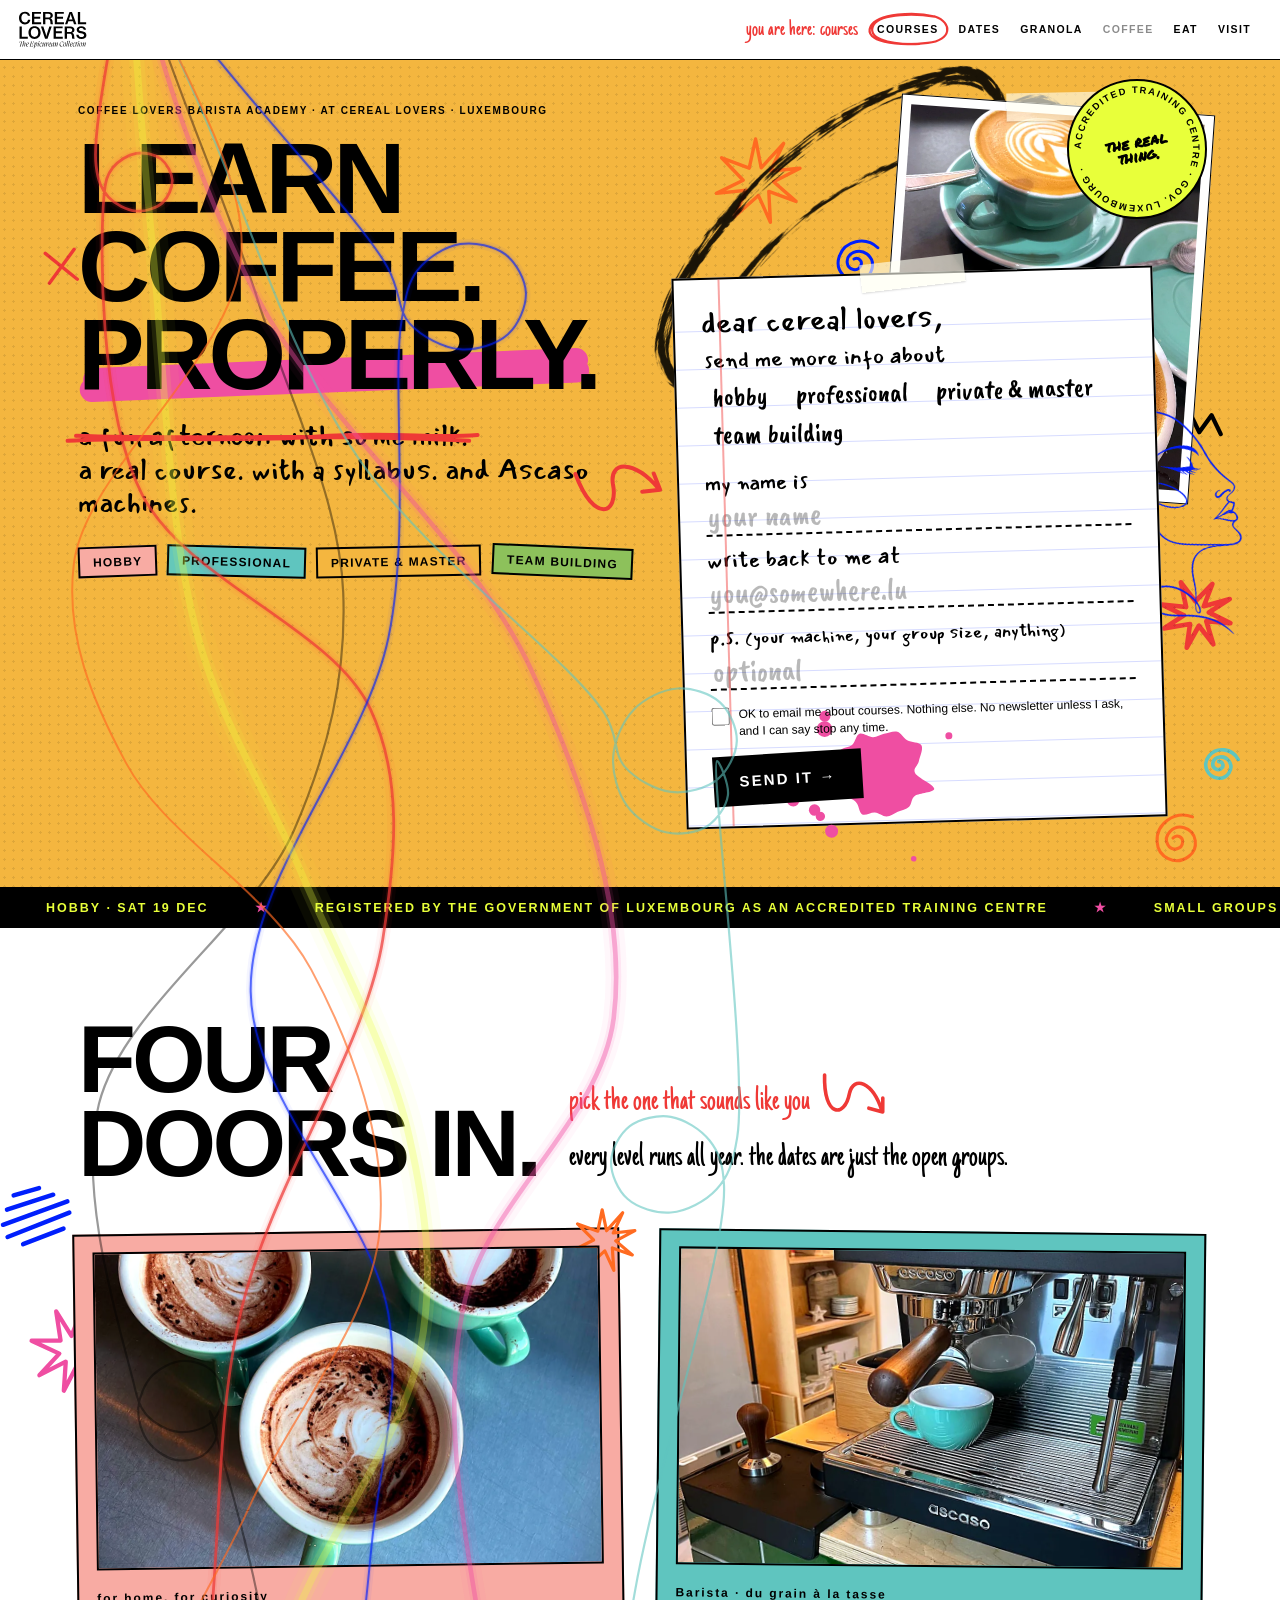
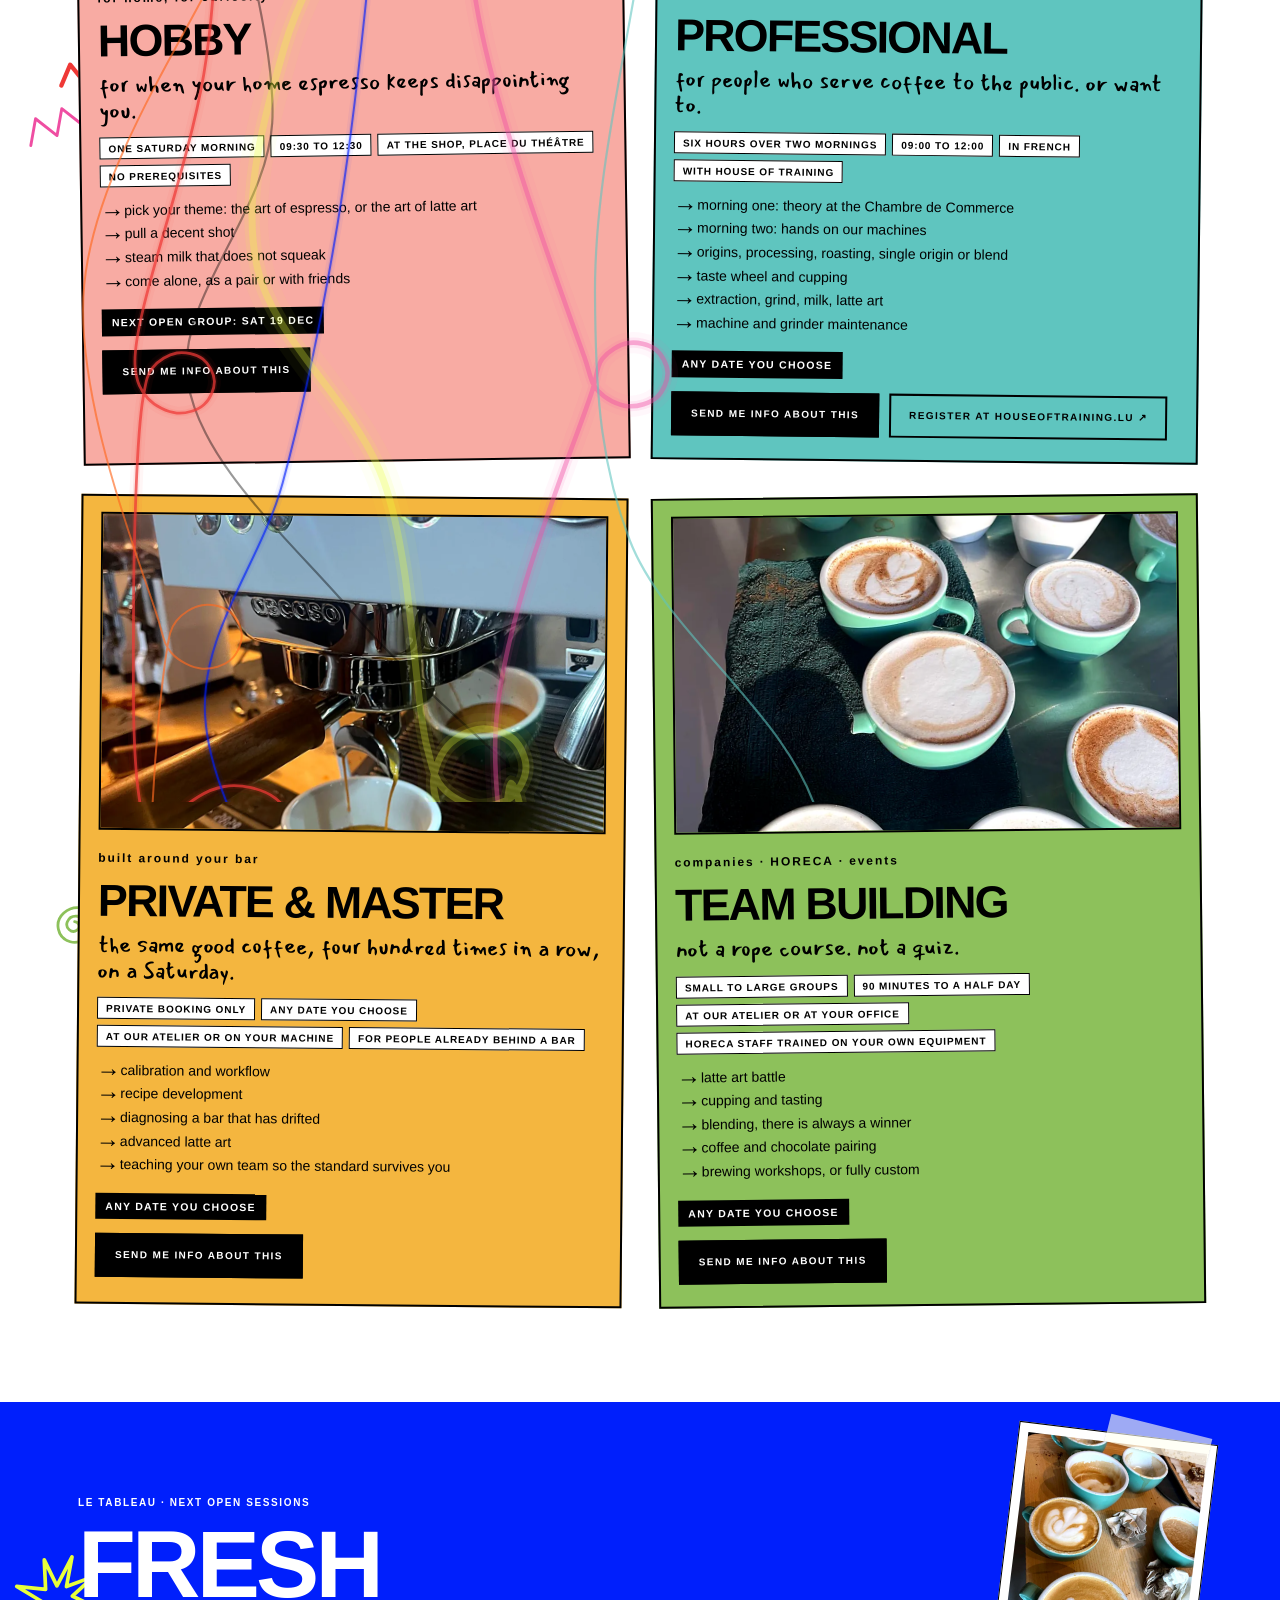
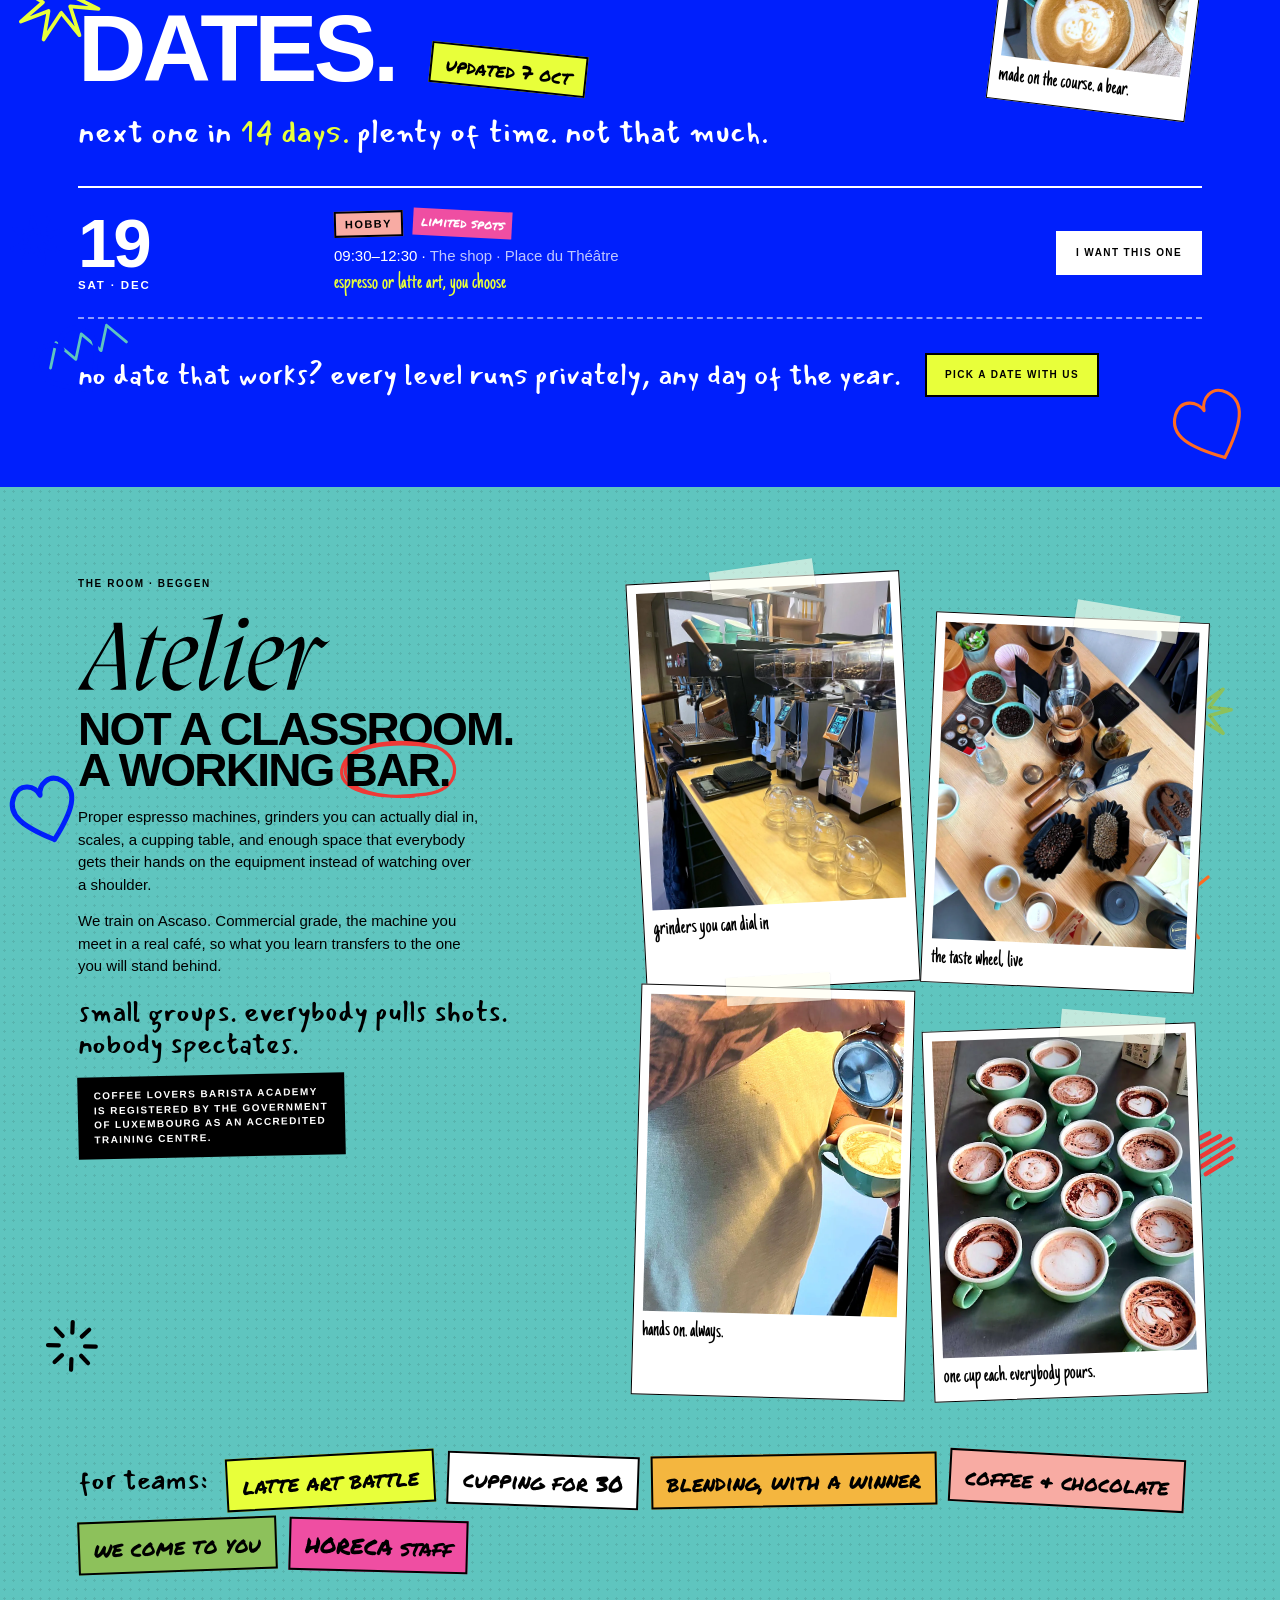
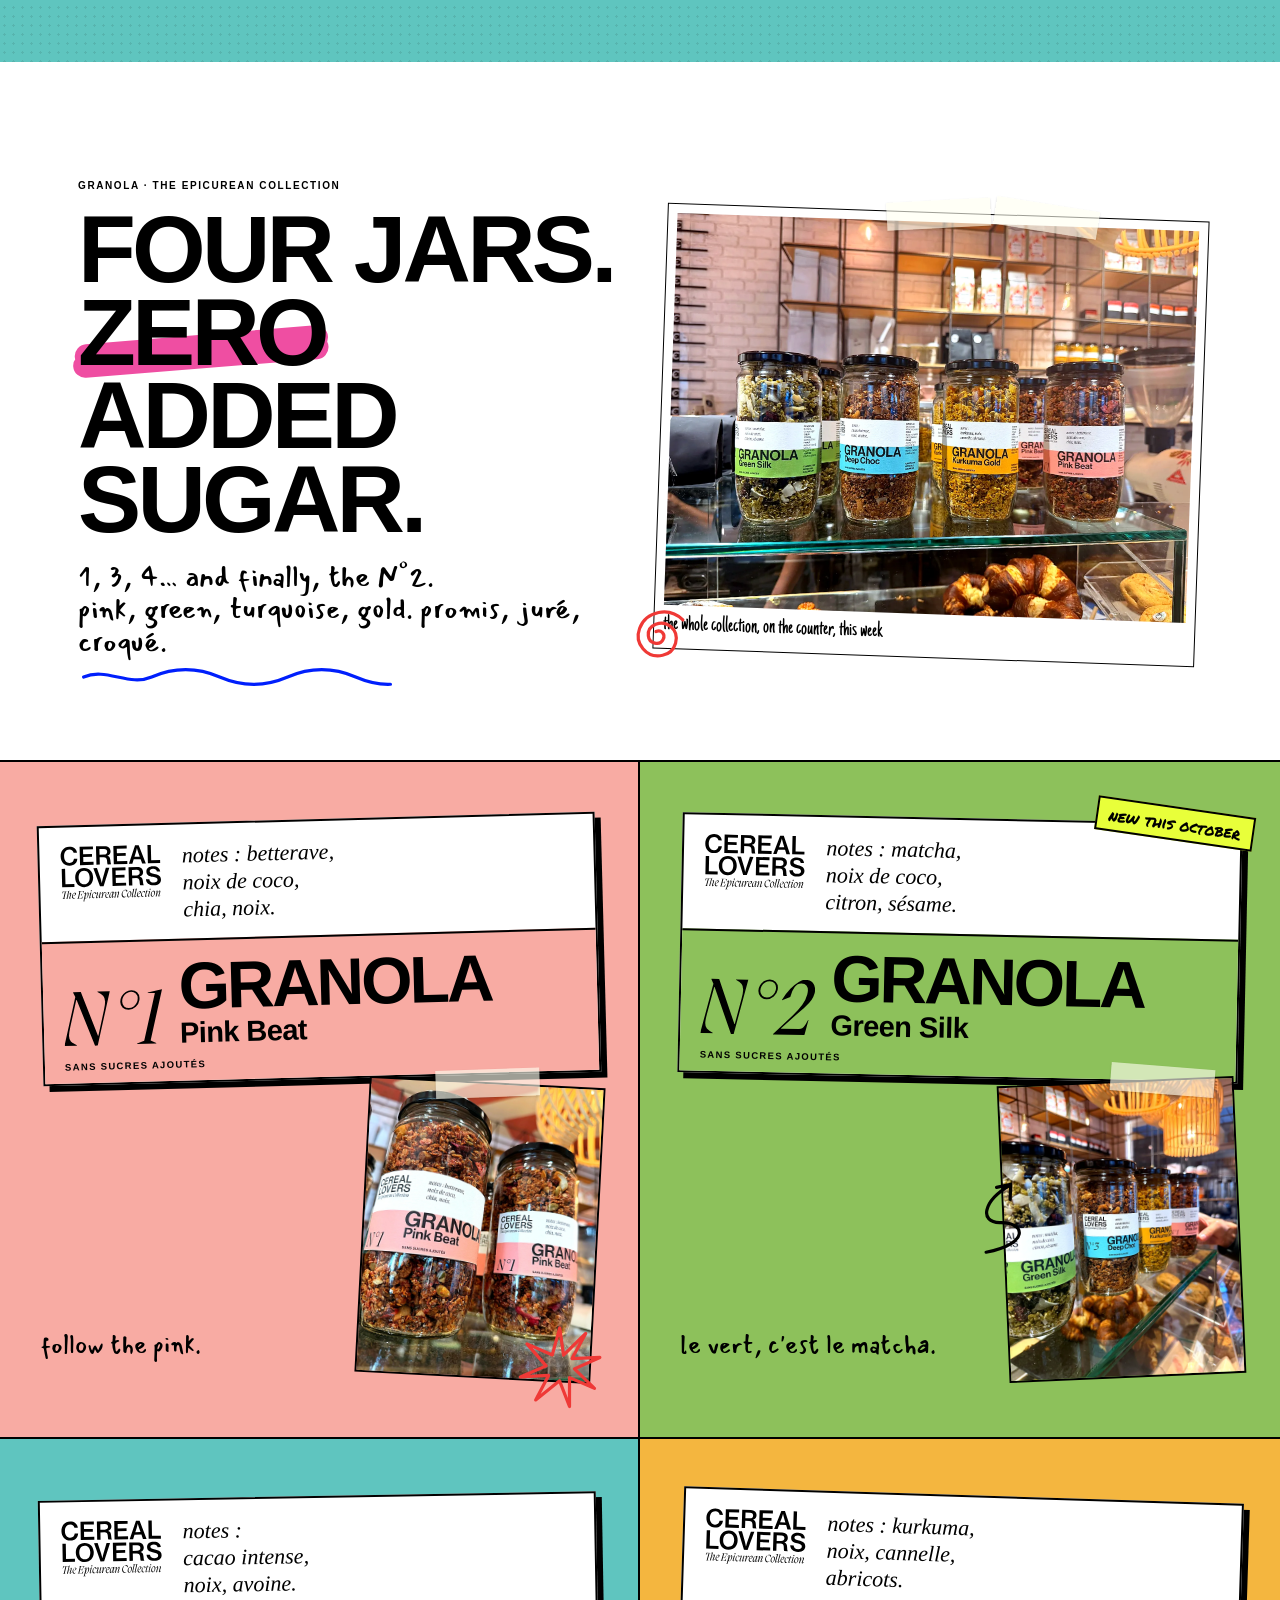
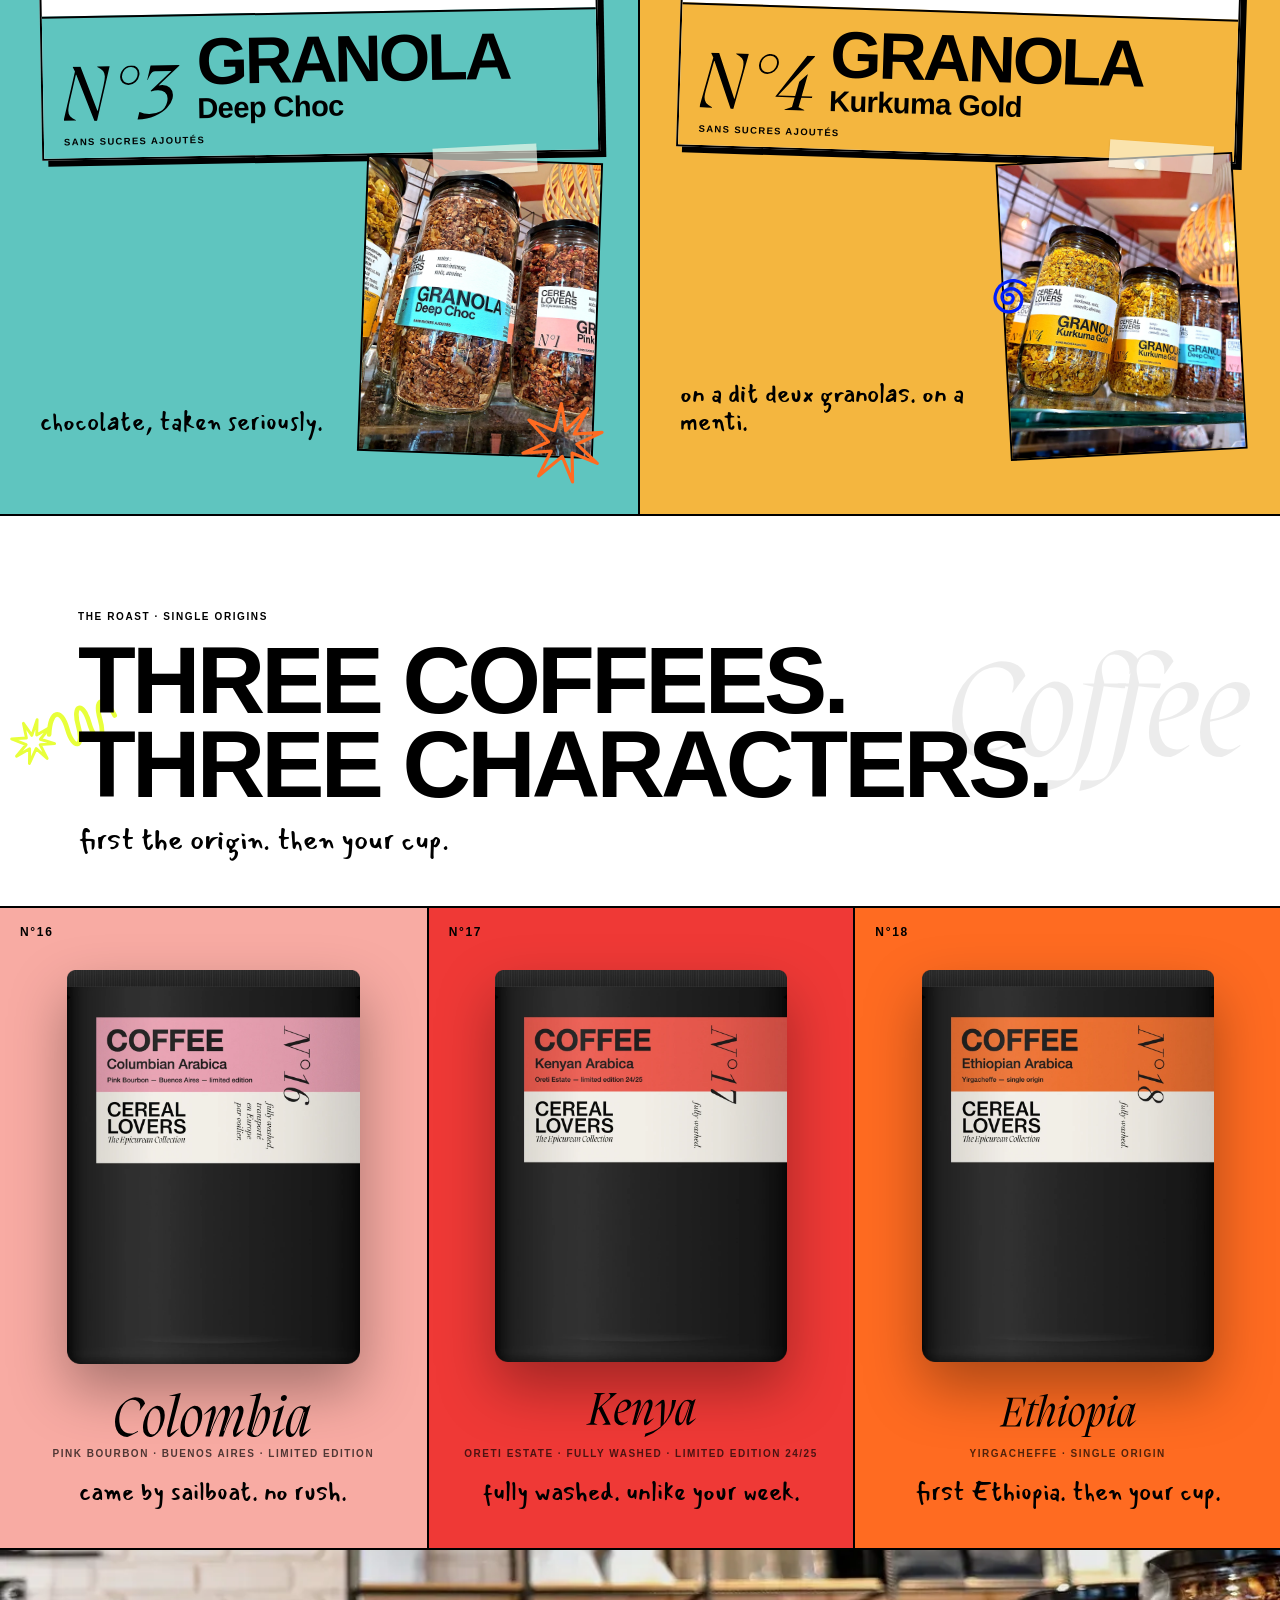
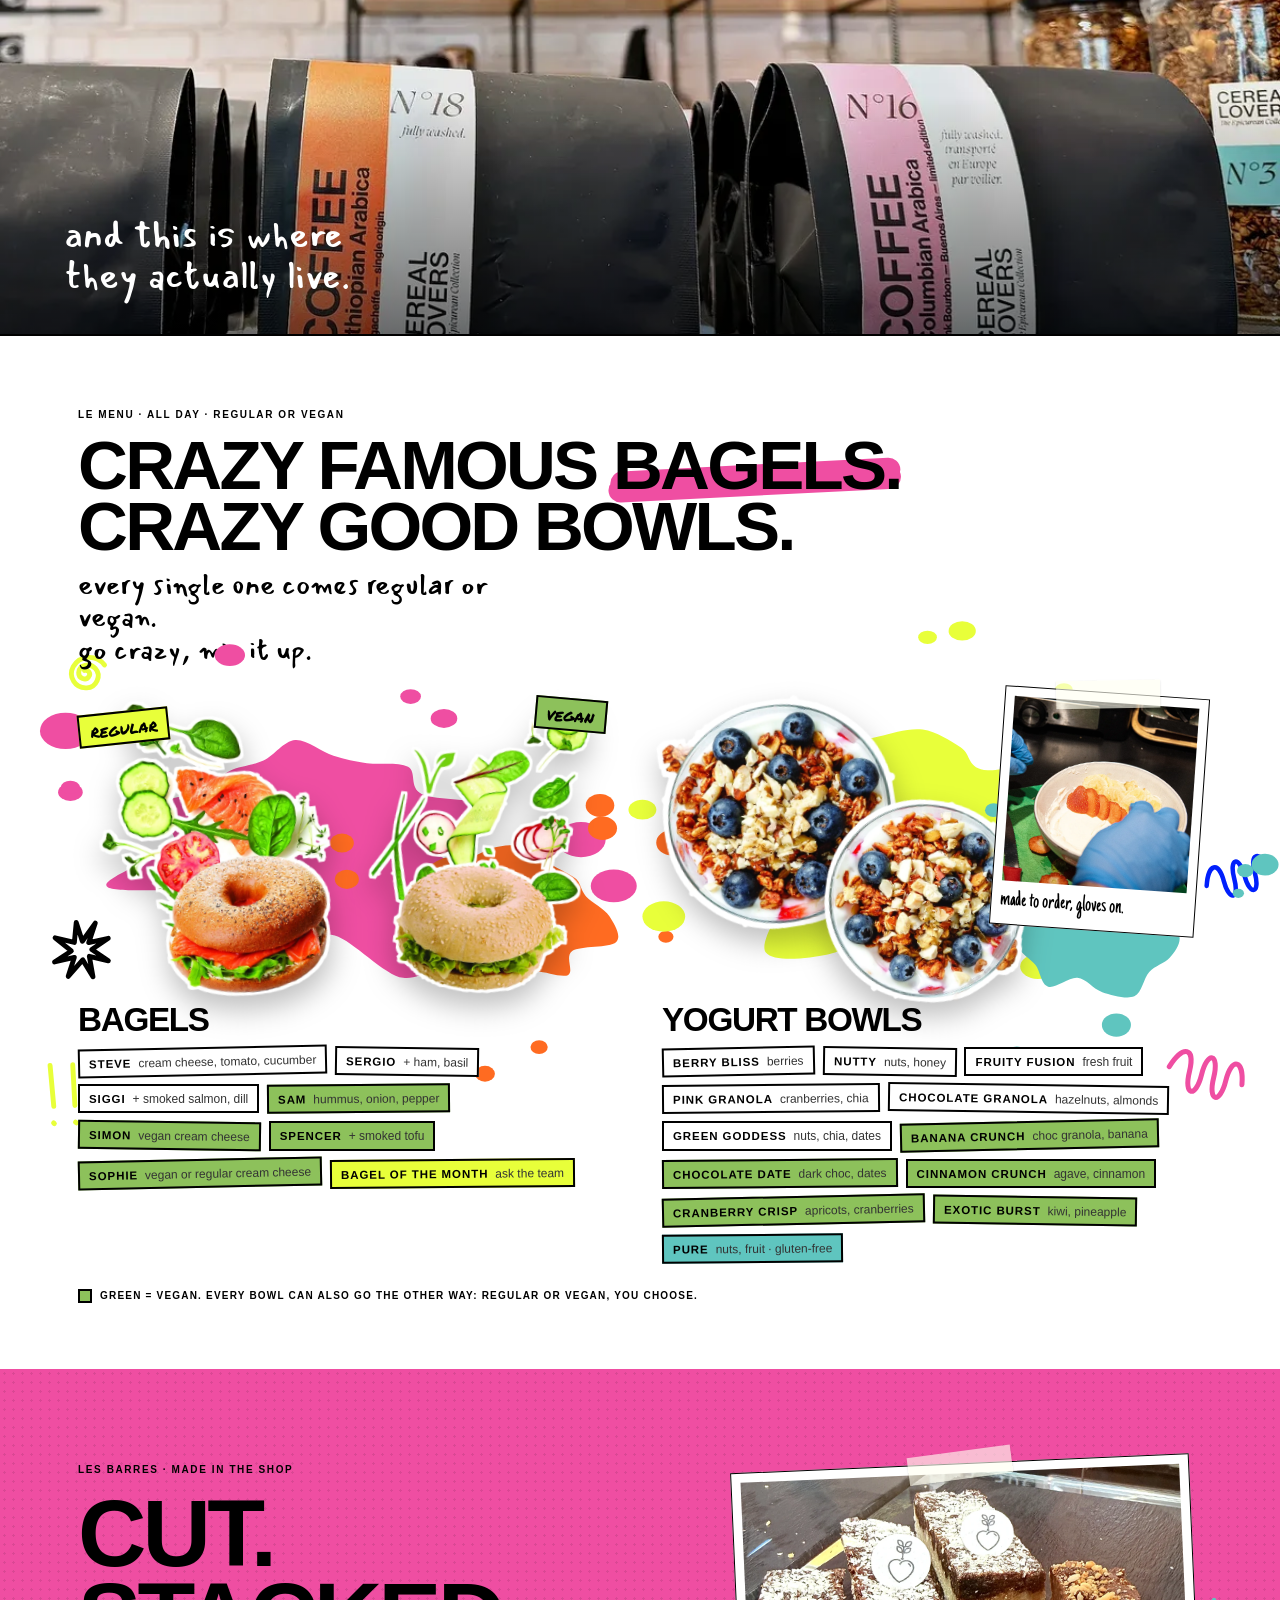
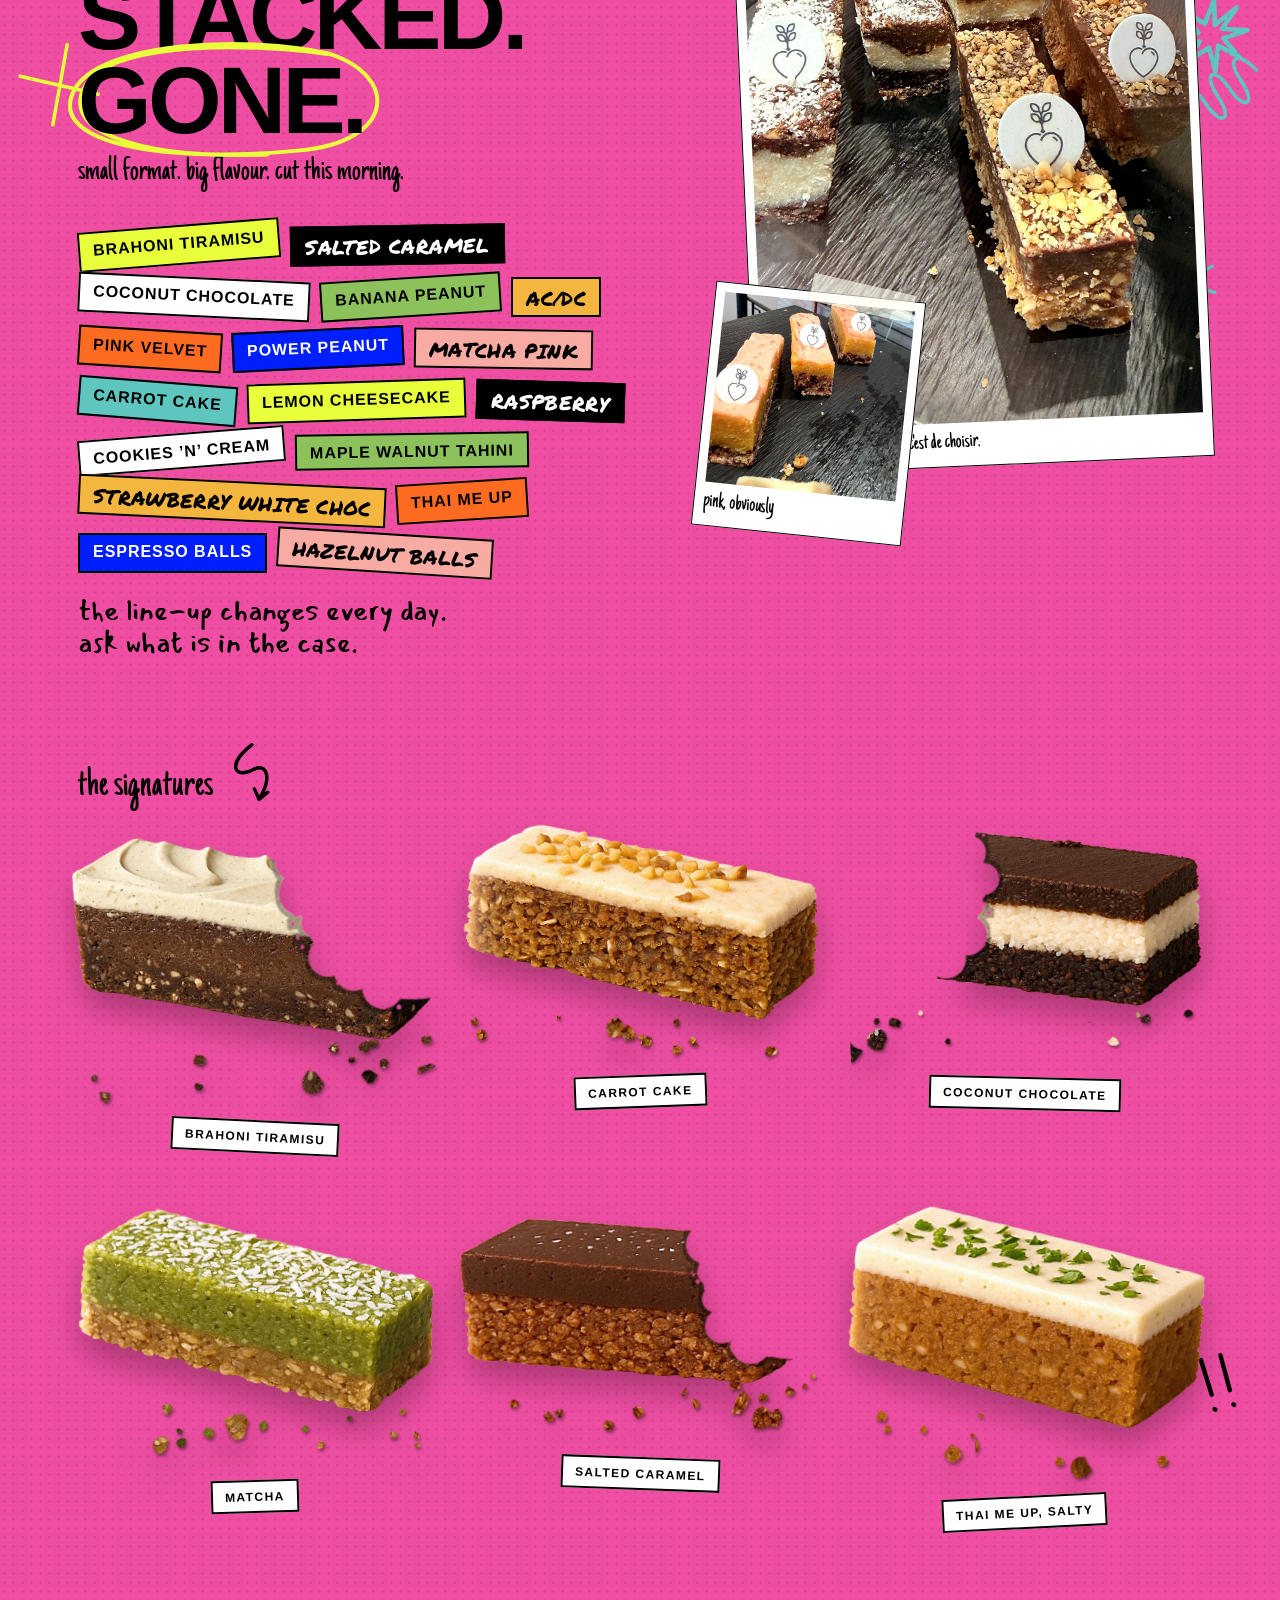
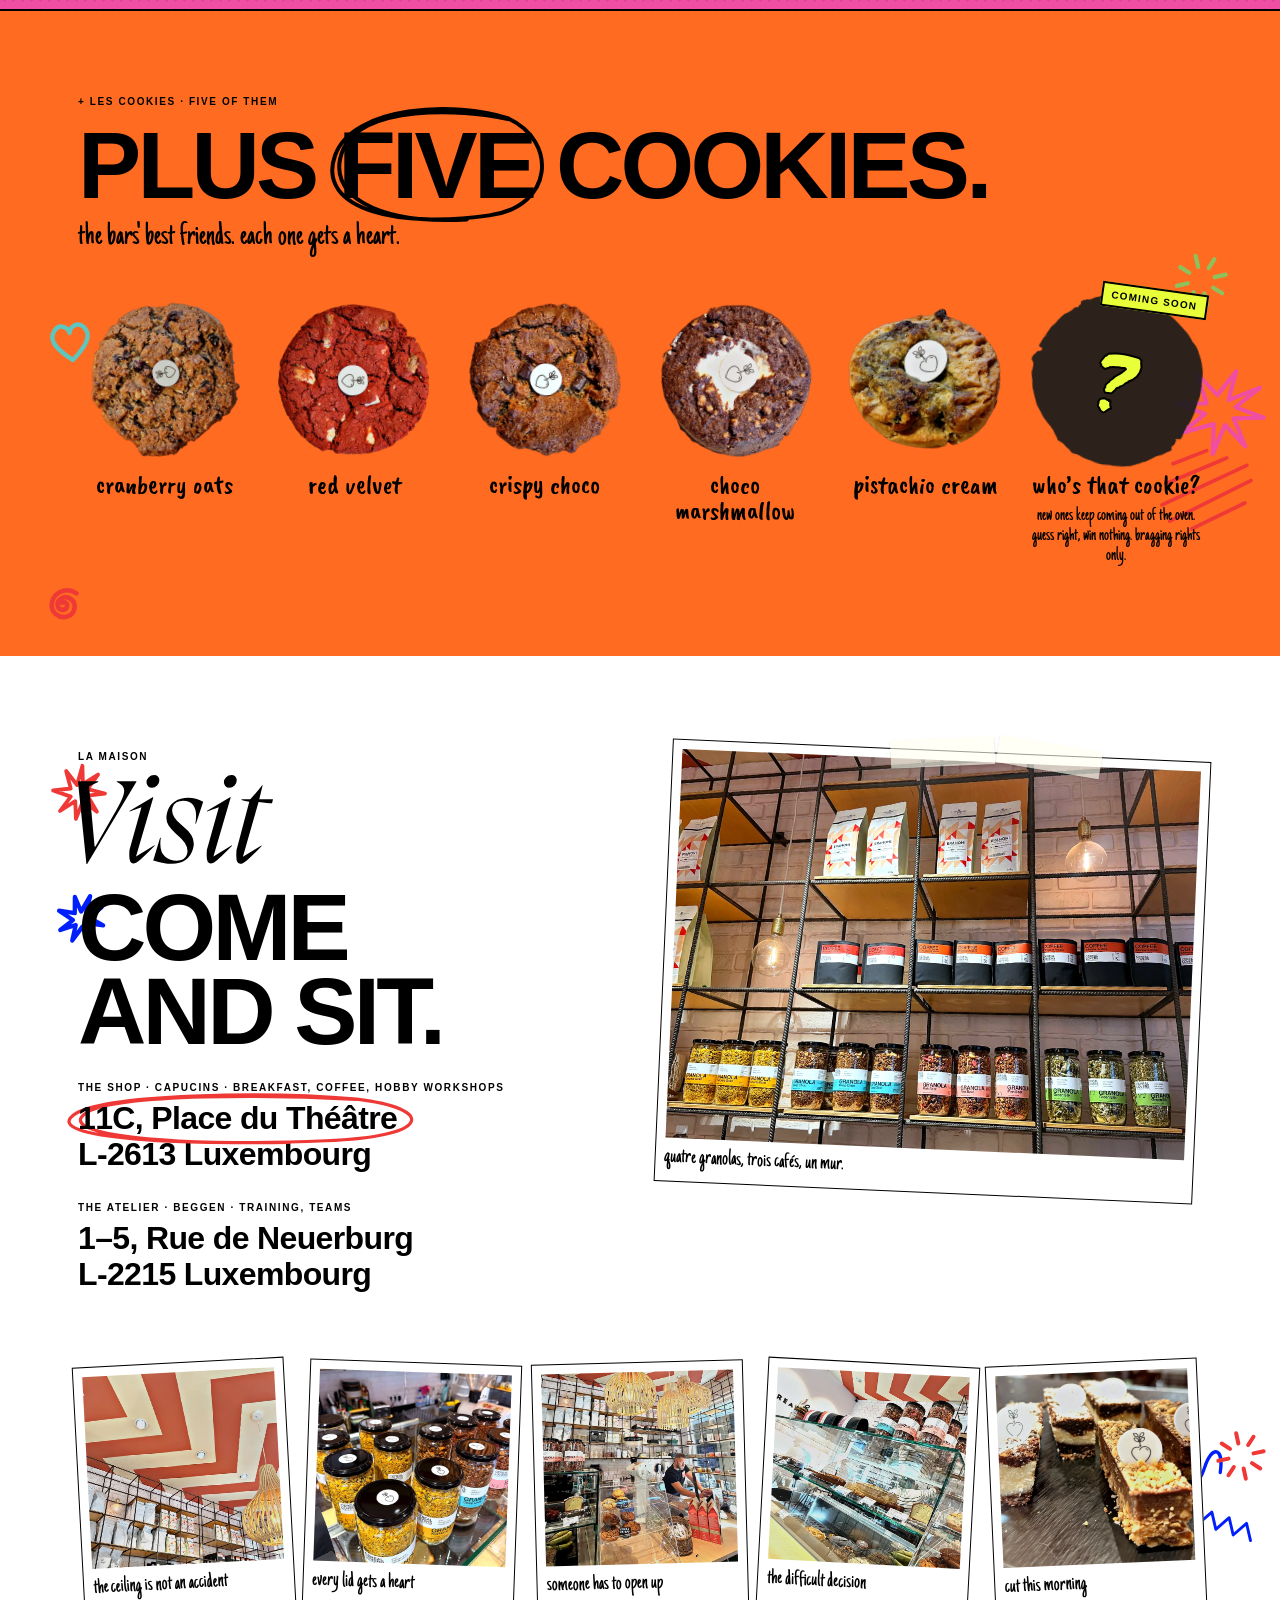
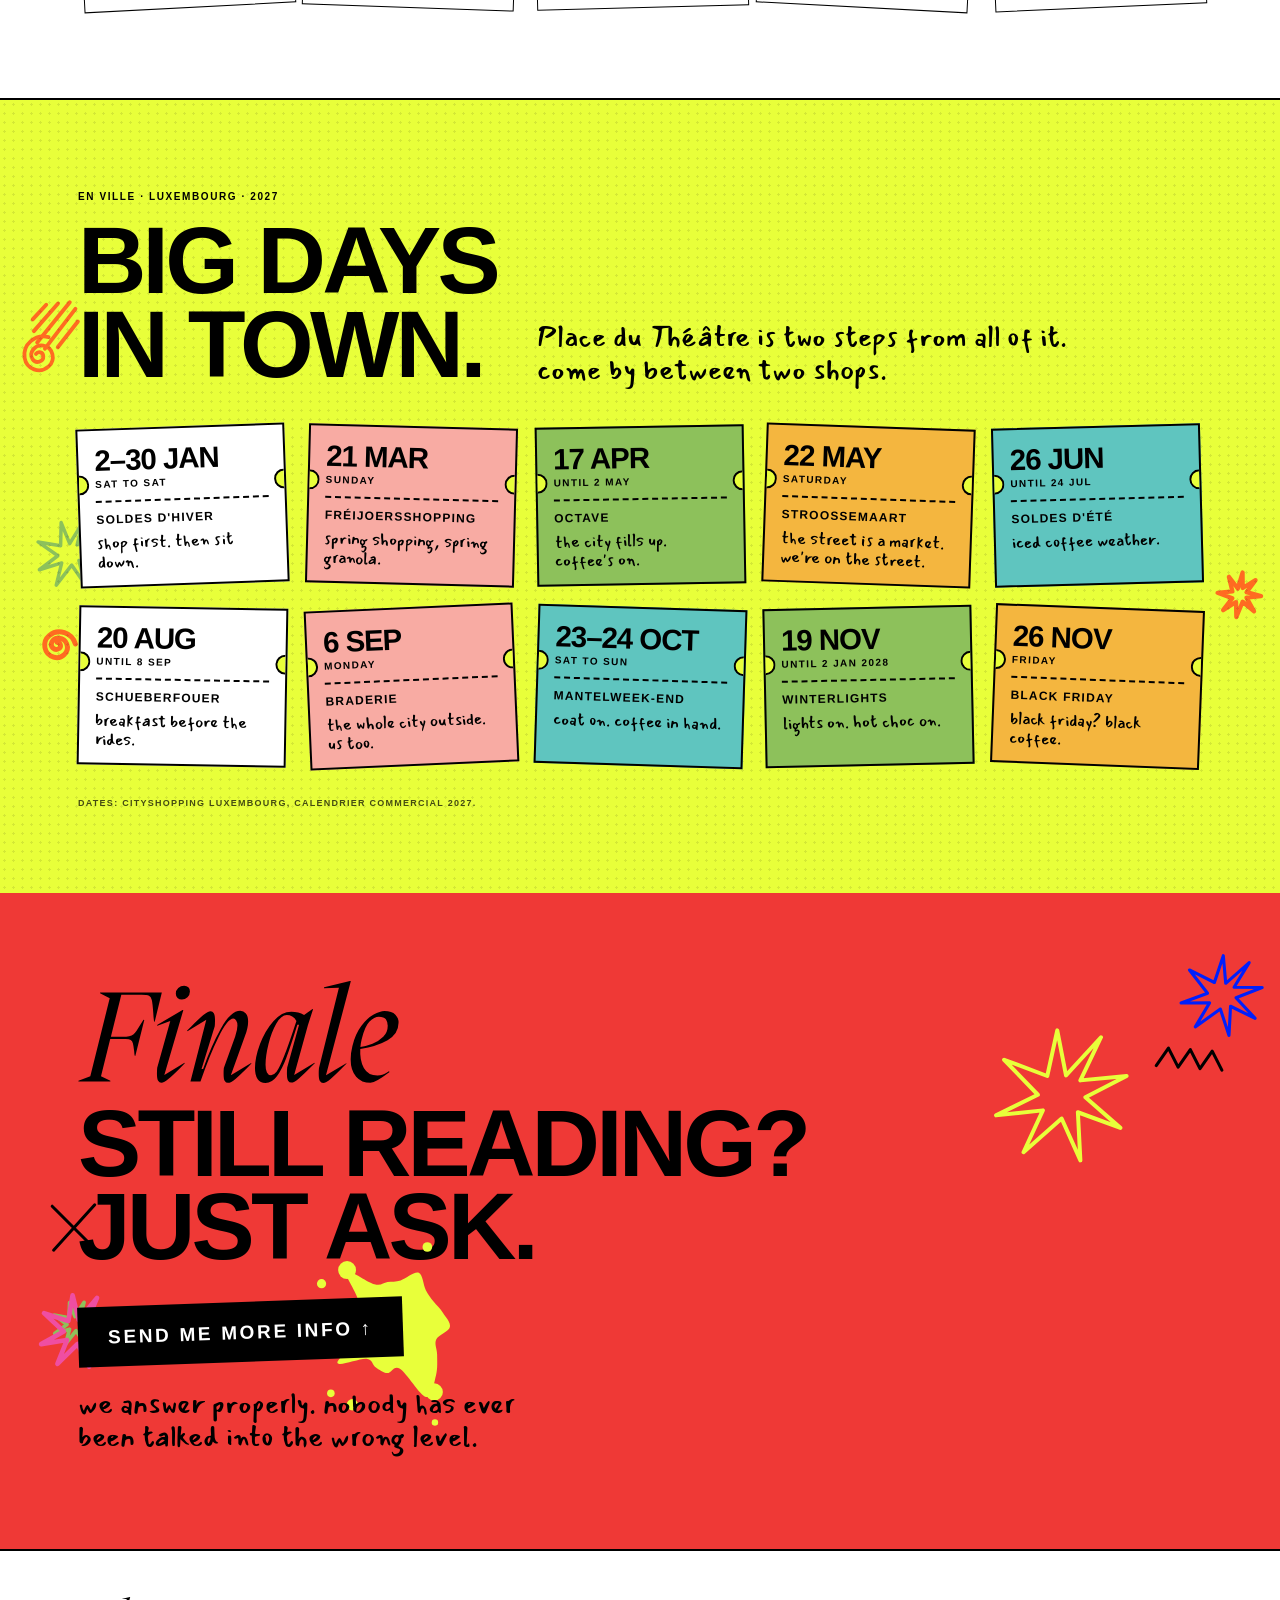
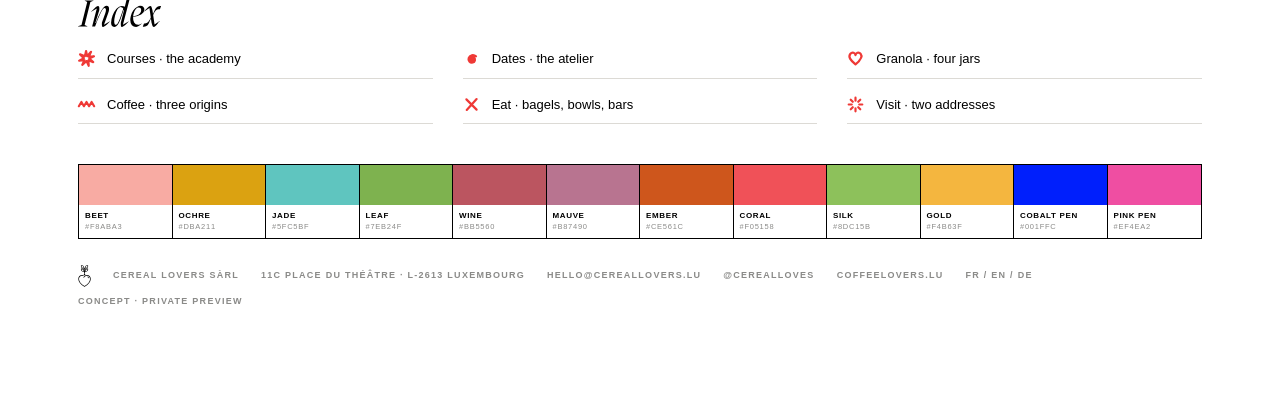
==== commit a86743a7: "Scribbles: truly smooth curves and a gliding draw Centripetal Catmull-Rom splines (no kinks or cusps" ====
--- a/cereallovers-preview/index.html
+++ b/cereallovers-preview/index.html
@@ -1022,36 +1022,45 @@
   ];
   // The lines are drawn at the page's real pixel size (no stretching, so every line can draw all the
   // way down), in stacked bands of at most ~2400px, because browsers stop painting one very tall image.
-  var spineBox = $('#spine'), spine = [], builtW = 0, builtH = 0;
-  pens.forEach(function(p, i){ spine.push({n:i, k:p.k, t:0}); });
+  var spineBox = $('#spine'), spine = [], builtW = 0, builtH = 0, bandEls = [], animating = false;
+  pens.forEach(function(p, i){ spine.push({n:i, k:p.k, t:0, d:0}); });
   function rng(seed){ return function(){ seed = (seed*16807) % 2147483647; return (seed-1)/2147483646; }; }
   function penPath(p, W, H){
-    var r = rng(p.seed), sm = W < 600 ? .62 : 1, pts = [], x = 20 + r()*(W-40), y = -60, vx = (r()-.5)*W*.2;
-    pts.push([x, y - 80]); pts.push([x, y]);
-    while(y < H + 120){
-      if(r() < .12){                                    // a loose loop, then carry on down
-        var R = (34 + r()*54)*sm, dir = r() < .5 ? 1 : -1, a = -Math.PI/2*dir, cx = x + R*dir, cy = y, m = 7;
-        for(var i=1;i<=m;i++){ var aa = a + dir*i*(Math.PI*2/m)*1.05, rr = R*(1 - .18*i/m);
-          pts.push([cx - Math.cos(aa)*rr*dir, cy + Math.sin(aa)*rr + i*5*sm]); }
+    var r = rng(p.seed), sm = W < 600 ? .62 : 1, pts = [], x = W*(.1 + r()*.8), y = -80, vx = (r()-.5)*W*.15;
+    var lo = W*.05, hi = W*.95;
+    pts.push([x, y - 160]); pts.push([x, y]);
+    while(y < H + 160){
+      if(r() < .12){                                    // a loop that leaves and rejoins the line, drifting down
+        var R = (36 + r()*50)*sm, dir = (x < W/2) ? 1 : -1, turns = r() < .7 ? 1 : 1.6;
+        var cx = x + dir*R, cy = y, steps = Math.round(8*turns);
+        for(var i=1;i<=steps;i++){
+          var sArc = i/steps*Math.PI*2*turns, th = dir > 0 ? Math.PI - sArc : sArc, rr = R*(1 - .2*i/steps);
+          pts.push([cx + Math.cos(th)*rr, cy + Math.sin(th)*rr + i*R*.09]);
+        }
         x = pts[pts.length-1][0]; y = pts[pts.length-1][1];
       }
-      vx = vx*.55 + (r()-.5)*W*.42;                      // momentum makes it meander instead of jitter
-      x = Math.max(16, Math.min(W-16, x + vx)); if(x < 30 || x > W-30) vx = -vx*.5;
-      y += (170 + r()*230)*sm;
+      vx = vx*.6 + (r()-.5)*W*.36;                       // momentum: it meanders instead of jittering
+      var nx = x + vx; if(nx < lo || nx > hi){ vx = -vx*.6; nx = x + vx; }
+      x = Math.max(lo, Math.min(hi, nx));
+      y += (190 + r()*220)*sm;
       pts.push([x, y]);
     }
-    pts.push([x, y + 200]);
+    pts.push([x, y + 240]);
     var n = function(v){ return v.toFixed(1); }, d = 'M'+n(pts[1][0])+' '+n(pts[1][1]);
-    for(var j=1;j<pts.length-2;j++){                      // Catmull-Rom through the points: smooth, no kinks
+    var dist = function(a, b){ return Math.max(1e-3, Math.pow(Math.hypot(b[0]-a[0], b[1]-a[1]), .5)); };
+    for(var j=1;j<pts.length-2;j++){                      // centripetal Catmull-Rom: smooth everywhere
       var p0 = pts[j-1], p1 = pts[j], p2 = pts[j+1], p3 = pts[j+2];
-      d += ' C'+n(p1[0]+(p2[0]-p0[0])/6)+' '+n(p1[1]+(p2[1]-p0[1])/6)+','+n(p2[0]-(p3[0]-p1[0])/6)+' '+n(p2[1]-(p3[1]-p1[1])/6)+','+n(p2[0])+' '+n(p2[1]);
+      var d1 = dist(p0,p1), d2 = dist(p1,p2), d3 = dist(p2,p3);
+      var b1 = [0,1].map(function(k){ return (d1*d1*p2[k] - d2*d2*p0[k] + (2*d1*d1 + 3*d1*d2 + d2*d2)*p1[k]) / (3*d1*(d1+d2)); });
+      var b2 = [0,1].map(function(k){ return (d3*d3*p1[k] - d2*d2*p3[k] + (2*d3*d3 + 3*d3*d2 + d2*d2)*p2[k]) / (3*d3*(d3+d2)); });
+      d += ' C'+n(b1[0])+' '+n(b1[1])+','+n(b2[0])+' '+n(b2[1])+','+n(p2[0])+' '+n(p2[1]);
     }
     return d;
   }
   function buildSpine(){
     var W = spineBox.clientWidth, H = spineBox.clientHeight;
     if(!W || !H || (W === builtW && Math.abs(H - builtH) < 40)) return;
-    builtW = W; builtH = H; spineBox.textContent = '';
+    builtW = W; builtH = H; spineBox.textContent = ''; bandEls = [];
     var band = 2400, nb = Math.ceil(H / band), f = W < 600 ? .75 : 1, ds = pens.map(function(p){ return penPath(p, W, H); });
     for(var b=0;b<nb;b++){
       var bs = document.createElementNS('http://www.w3.org/2000/svg','svg'), y0 = b*band, bh = Math.min(band, H - y0) + 2;
@@ -1064,13 +1073,13 @@
           el.style.strokeDashoffset = rm ? 0 : 'var(--o'+i+',1)';      // one shared value per pen
           bs.appendChild(el);
         };
-        if(p.g){ add(p.w*6*f, .03); add(p.w*3.4*f, .06); add(p.w*1.9*f, .10); }   // a soft glow under the line
+        if(p.g){ add(p.w*4.6*f, .045); add(p.w*2.2*f, .10); }   // a soft glow under the line
         add(p.w*f, p.o);
       });
-      spineBox.appendChild(bs);
+      spineBox.appendChild(bs); bandEls.push({el:bs, y0:y0, y1:y0+bh, vals:[]});
     }
     var first = spineBox.querySelector('svg'), mains = first ? first.querySelectorAll('path') : [], per = [];
-    pens.forEach(function(p){ per.push(p.g ? 4 : 1); });
+    pens.forEach(function(p){ per.push(p.g ? 3 : 1); });
     var idx = 0;
     pens.forEach(function(p, i){
       idx += per[i]; var el = mains[idx-1]; if(!el) return;
@@ -1079,6 +1088,21 @@
       spine[i].ys = ys; spine[i].fr = fr;
     });
     if(typeof onScroll === 'function') onScroll();      // redraw straight away, no waiting for the next scroll
+  }
+  // only the bands on (or near) the screen get their values updated: far less work while scrolling
+  function paintBands(){
+    var doc = document.scrollingElement || document.documentElement, top = doc.scrollTop - 500, bot = doc.scrollTop + window.innerHeight + 500;
+    bandEls.forEach(function(b){
+      if(b.y1 < top || b.y0 > bot) return;
+      spine.forEach(function(p, i){ var v = (1 - p.d).toFixed(4); if(b.vals[i] !== v){ b.vals[i] = v; b.el.style.setProperty('--o'+i, v); } });
+    });
+  }
+  // the tip glides toward the reader's position instead of jumping with each scroll step
+  function glide(){
+    var moving = false;
+    spine.forEach(function(p){ var diff = p.t - p.d; if(diff > .0004){ p.d += diff*.12; moving = true; } else p.d = p.t; });
+    paintBands();
+    if(moving) requestAnimationFrame(glide); else animating = false;
   }
   buildSpine();
   window.addEventListener('load', function(){ buildSpine(); onScroll(); });
@@ -1311,10 +1335,10 @@
         if(p.ys){ var lo = 0, hi = p.ys.length - 1; while(lo < hi){ var mid = (lo + hi) >> 1; if(p.ys[mid] < target) lo = mid + 1; else hi = mid; } t = p.fr[lo]; }
         else t = Math.min(1, target / pageH);
         if(prog > .995) t = 1;
-        t = Math.max(p.t, t);
-        if(t === p.t) return; p.t = t;
-        spineBox.style.setProperty('--o'+p.n, String(Math.max(0, 1 - t)));
+        p.t = Math.max(p.t, t);
       });
+      if(!animating){ animating = true; requestAnimationFrame(glide); }
+      paintBands();
     }
     var mid = window.innerHeight*.4, at = secs[0];
     secs.forEach(function(s){ if(s.getBoundingClientRect().top <= mid) at = s; });
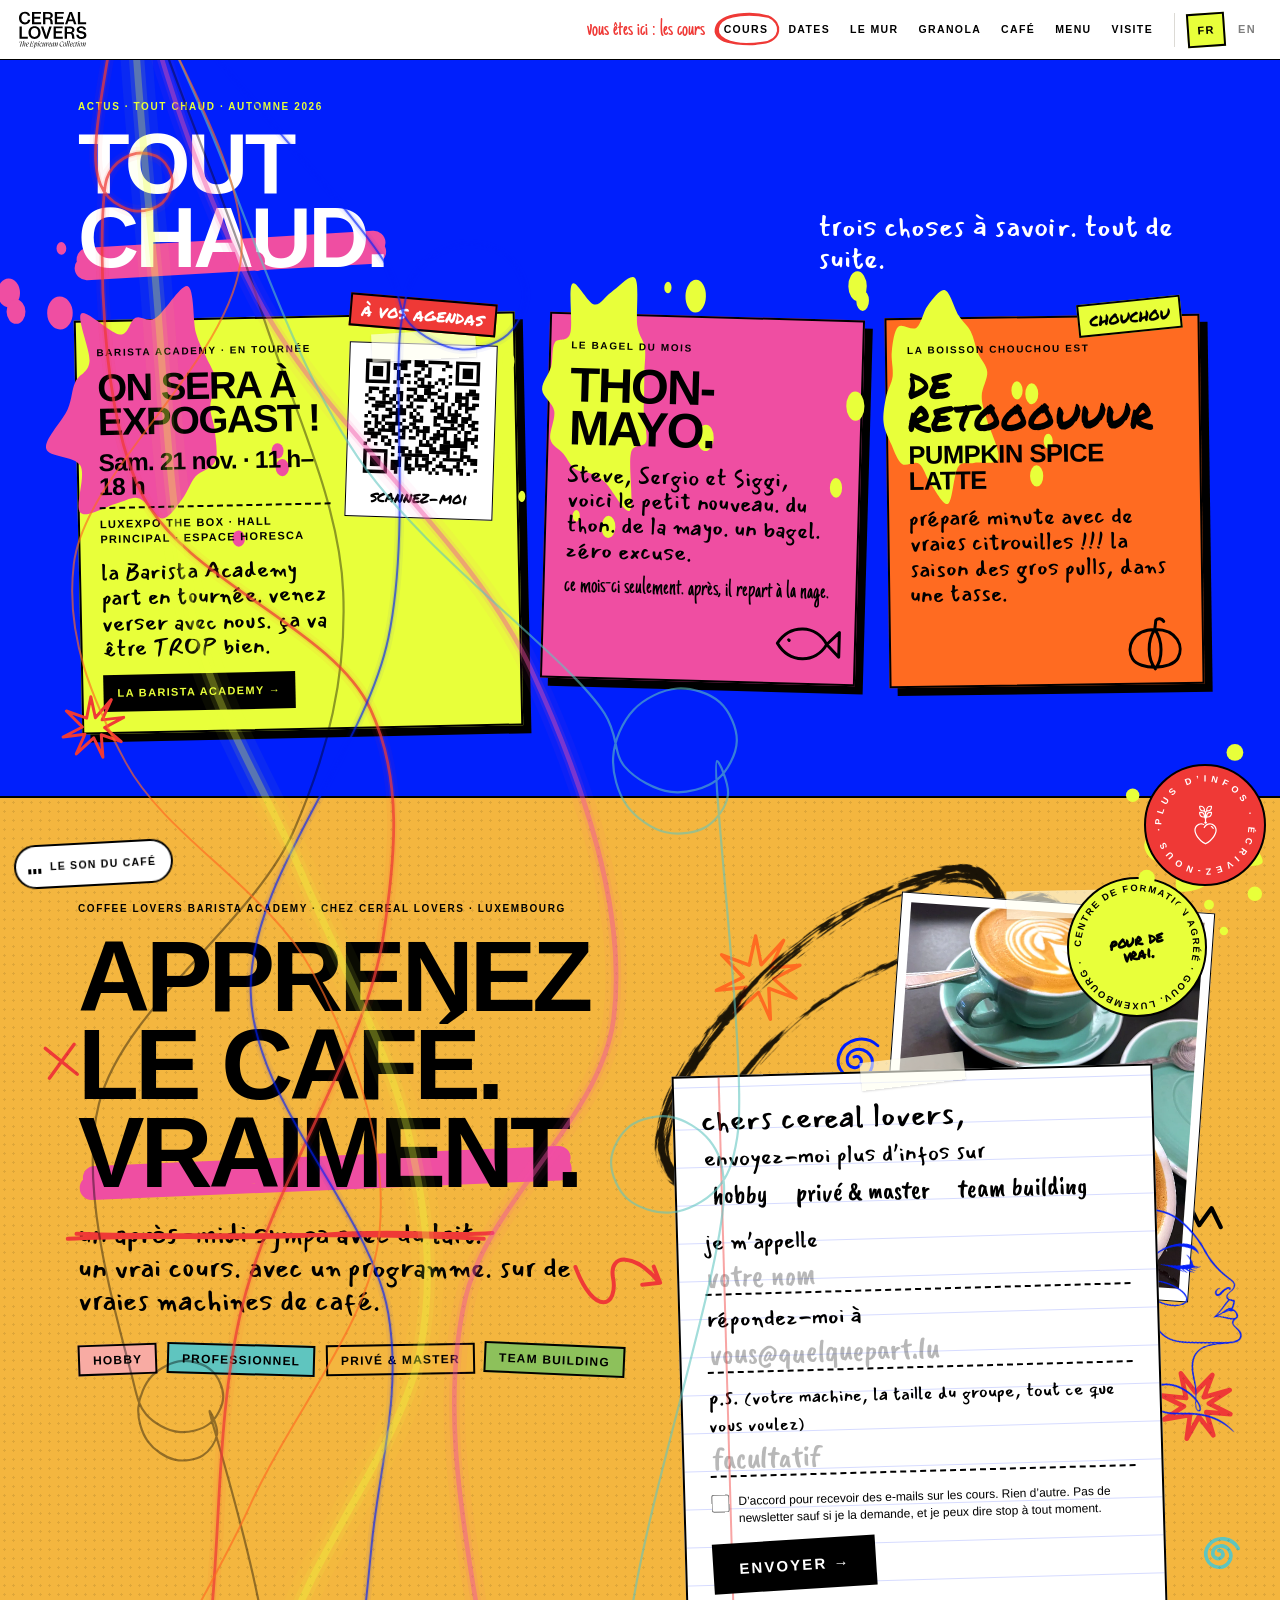
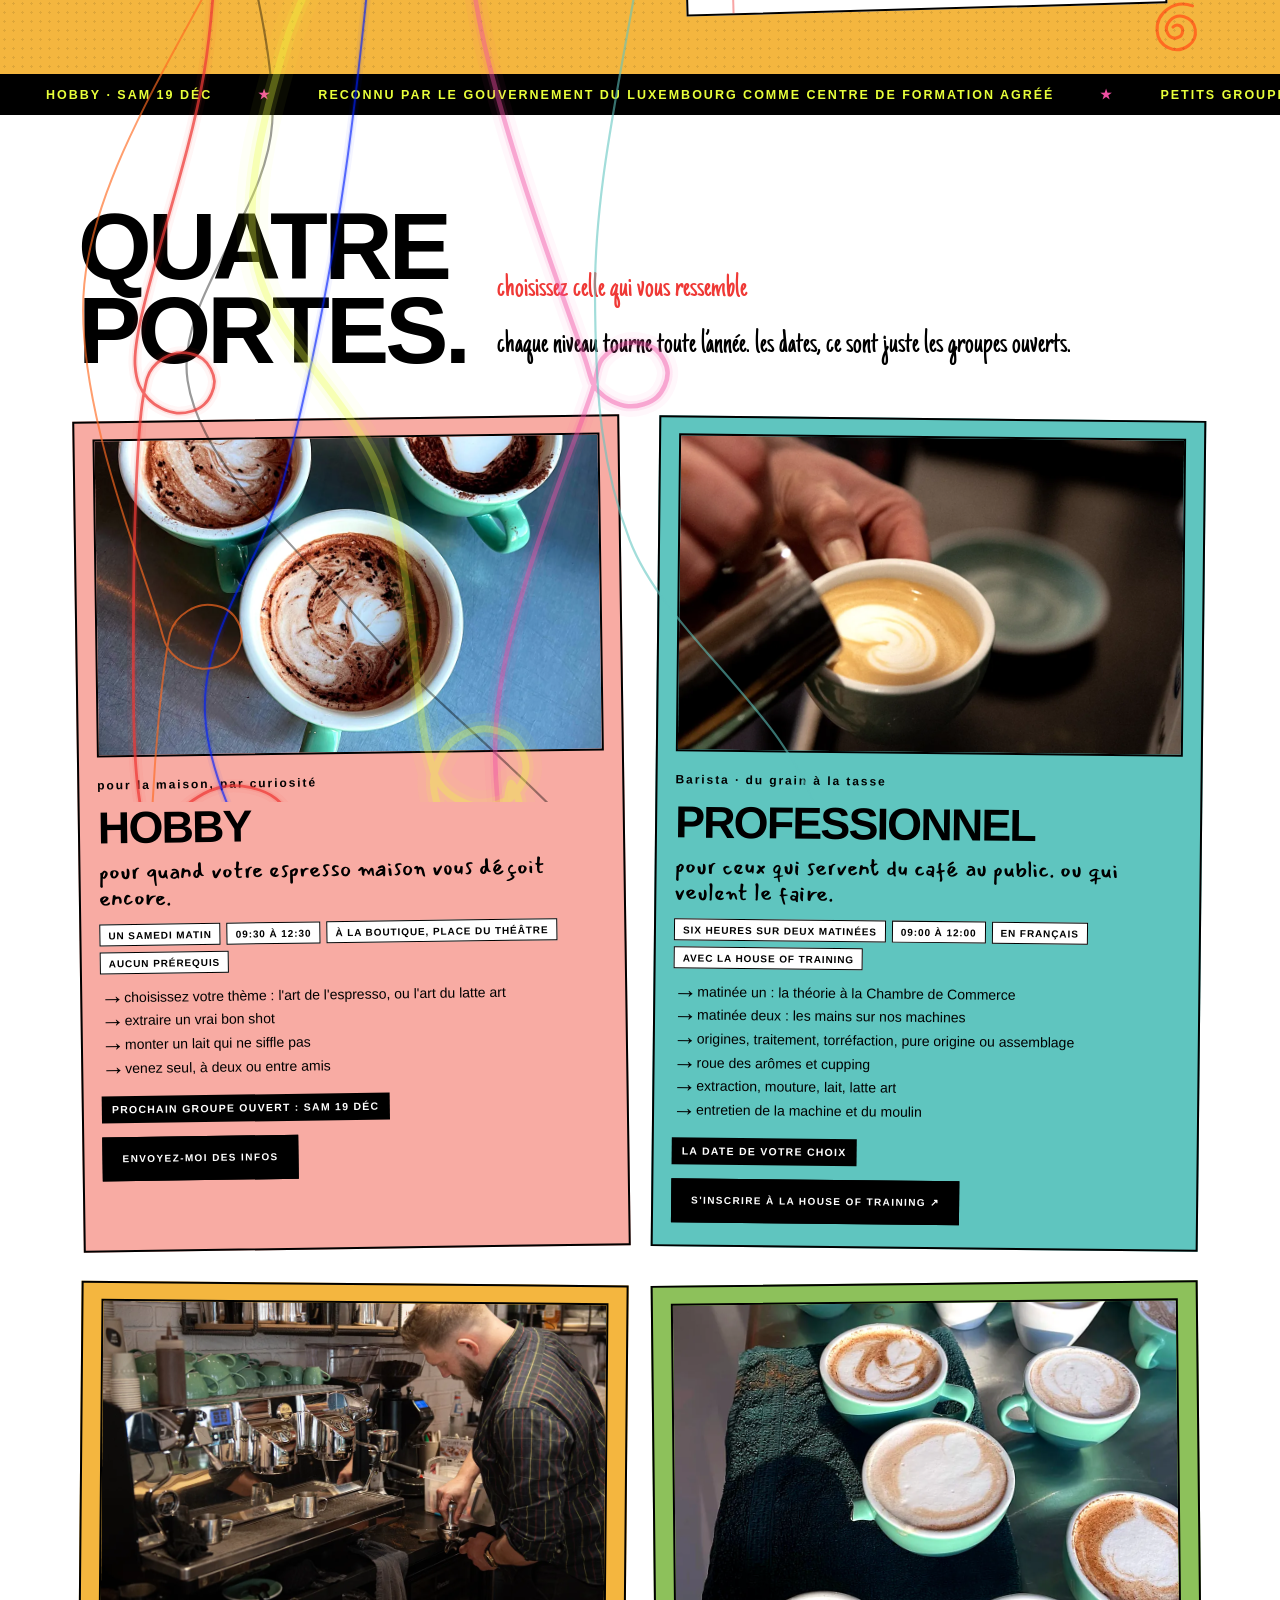
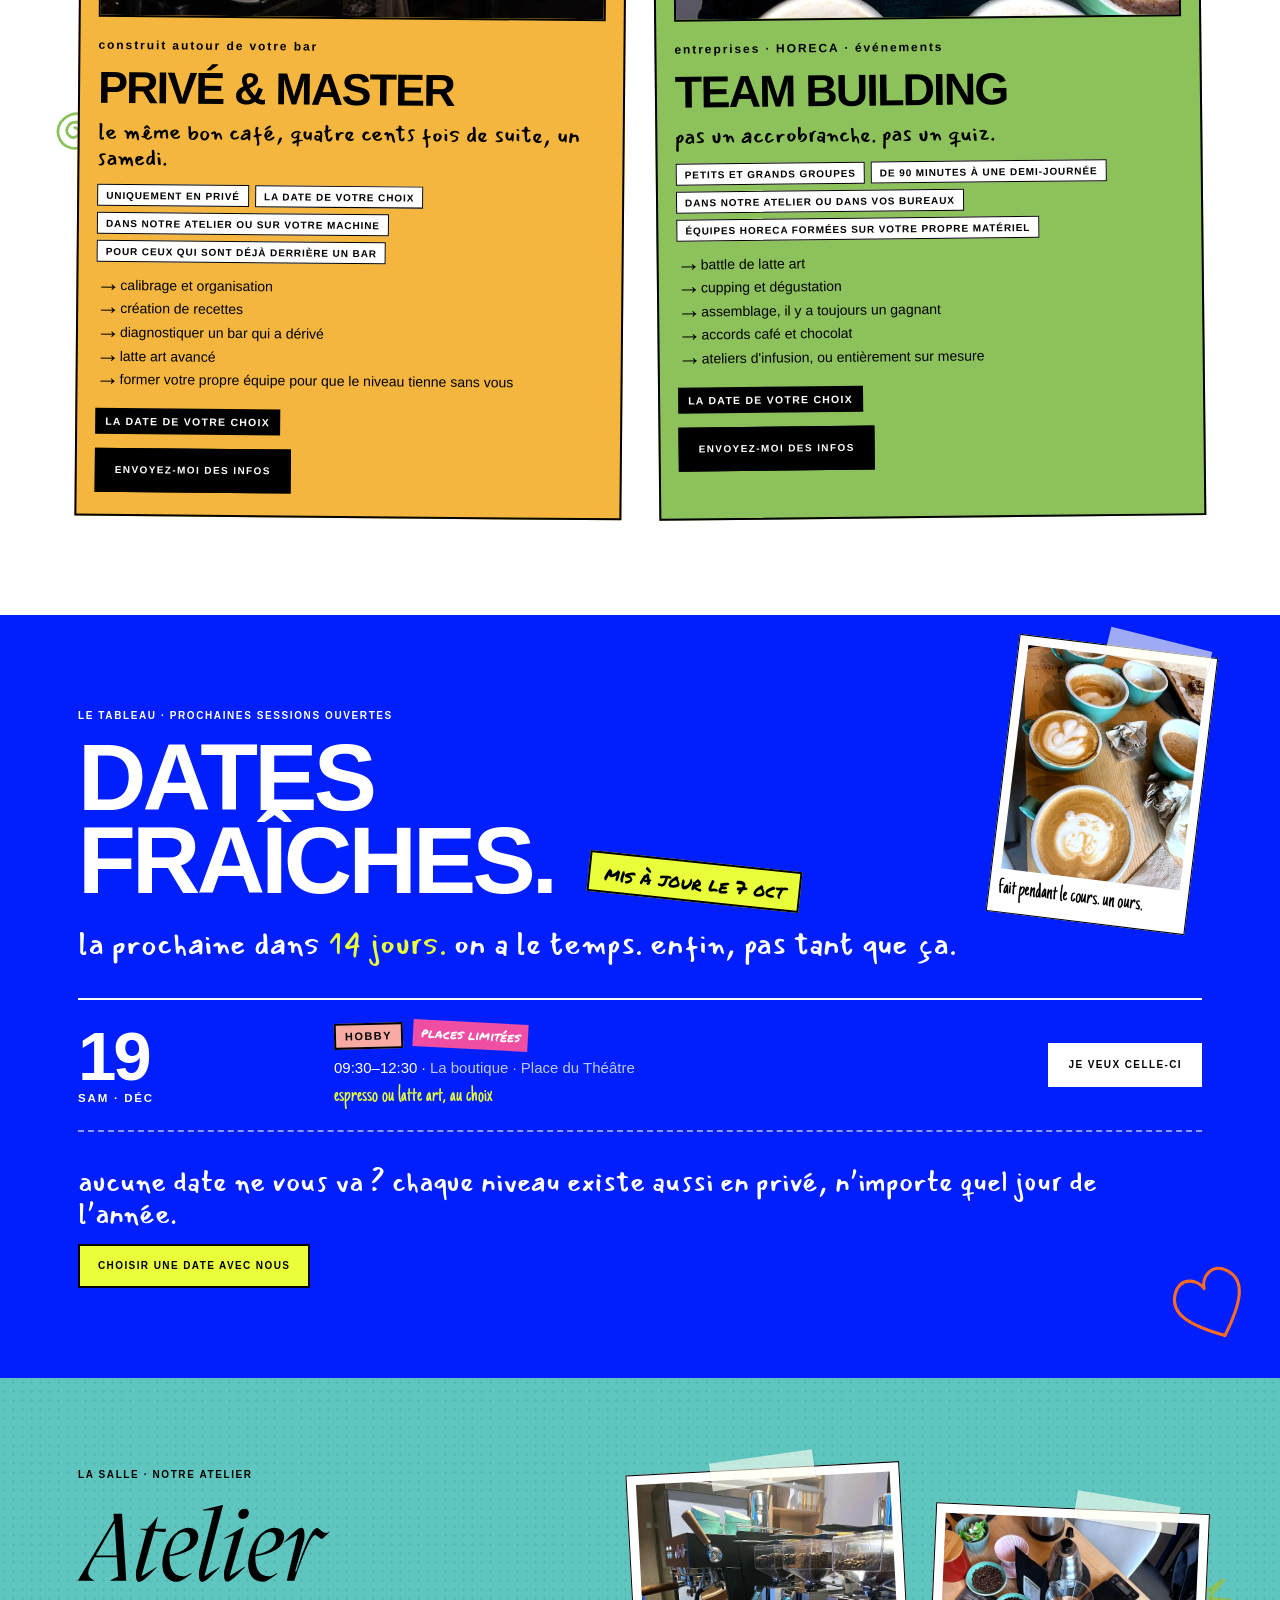
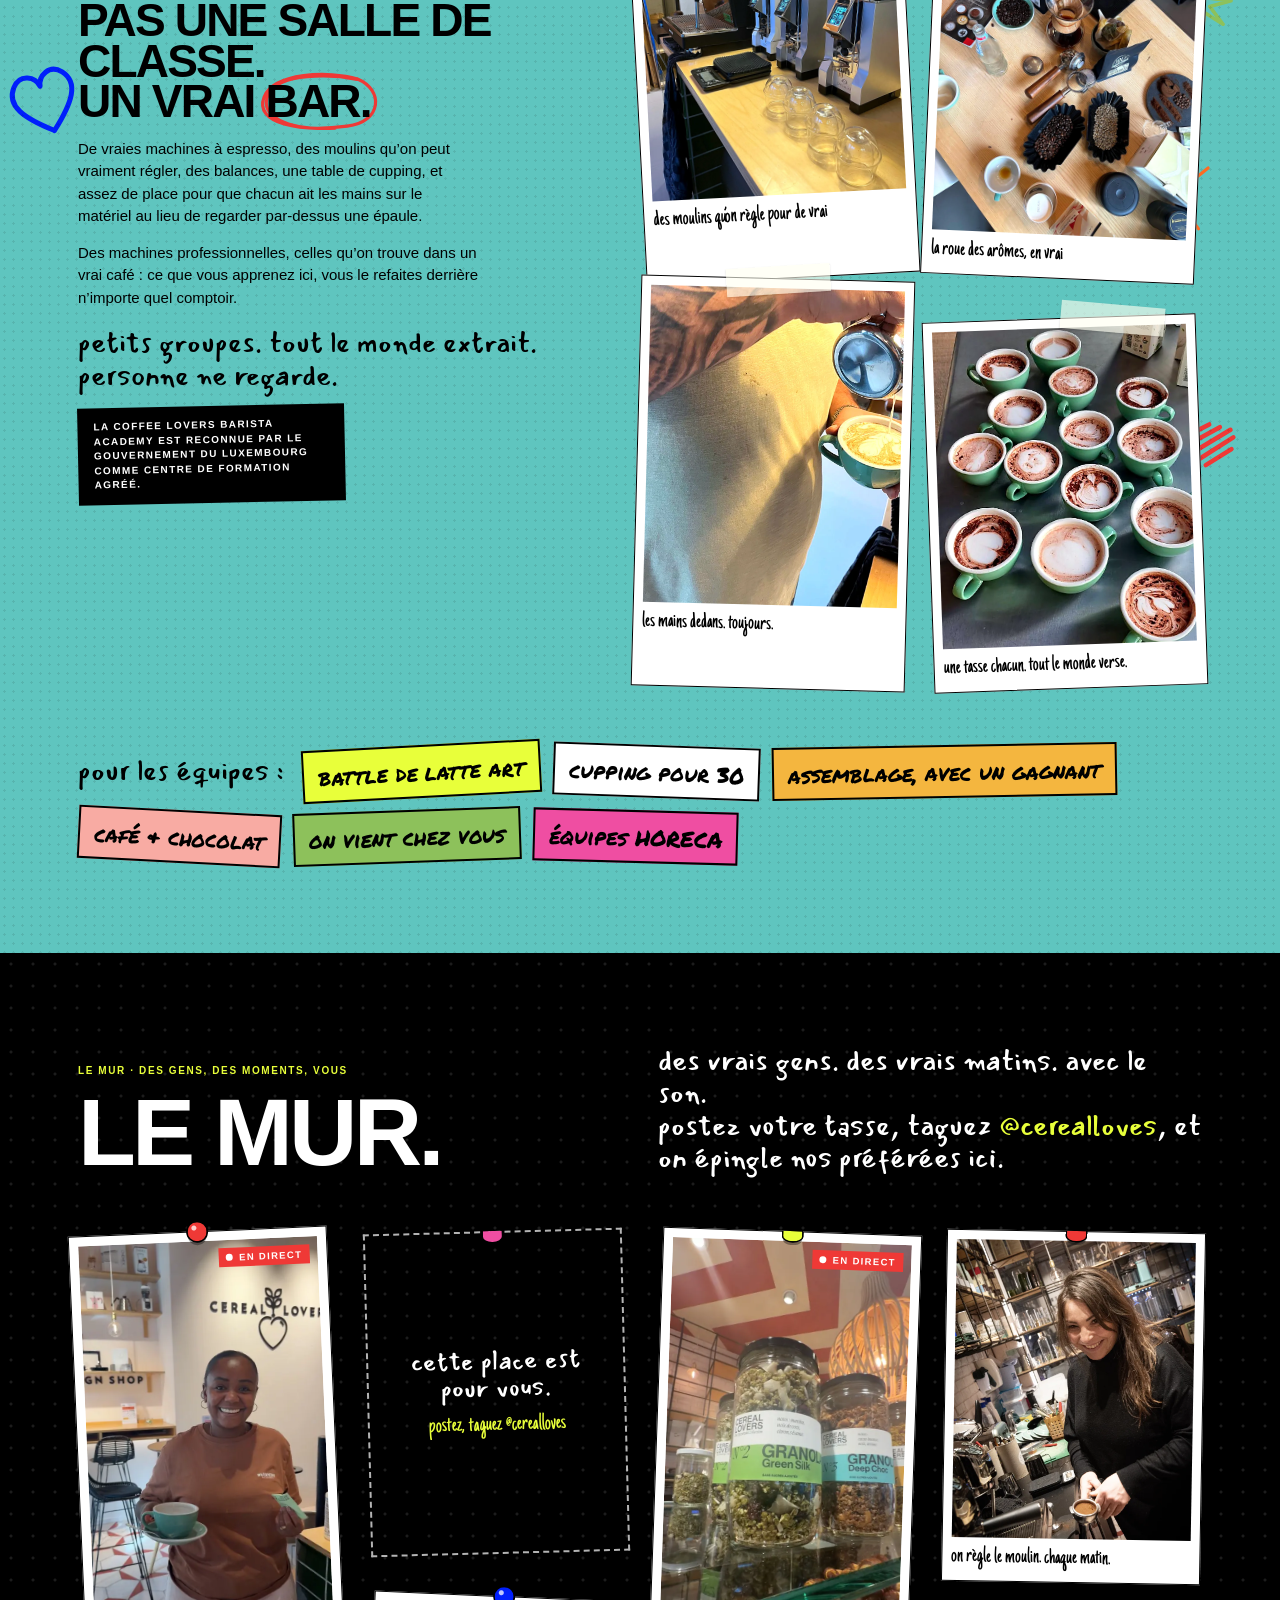
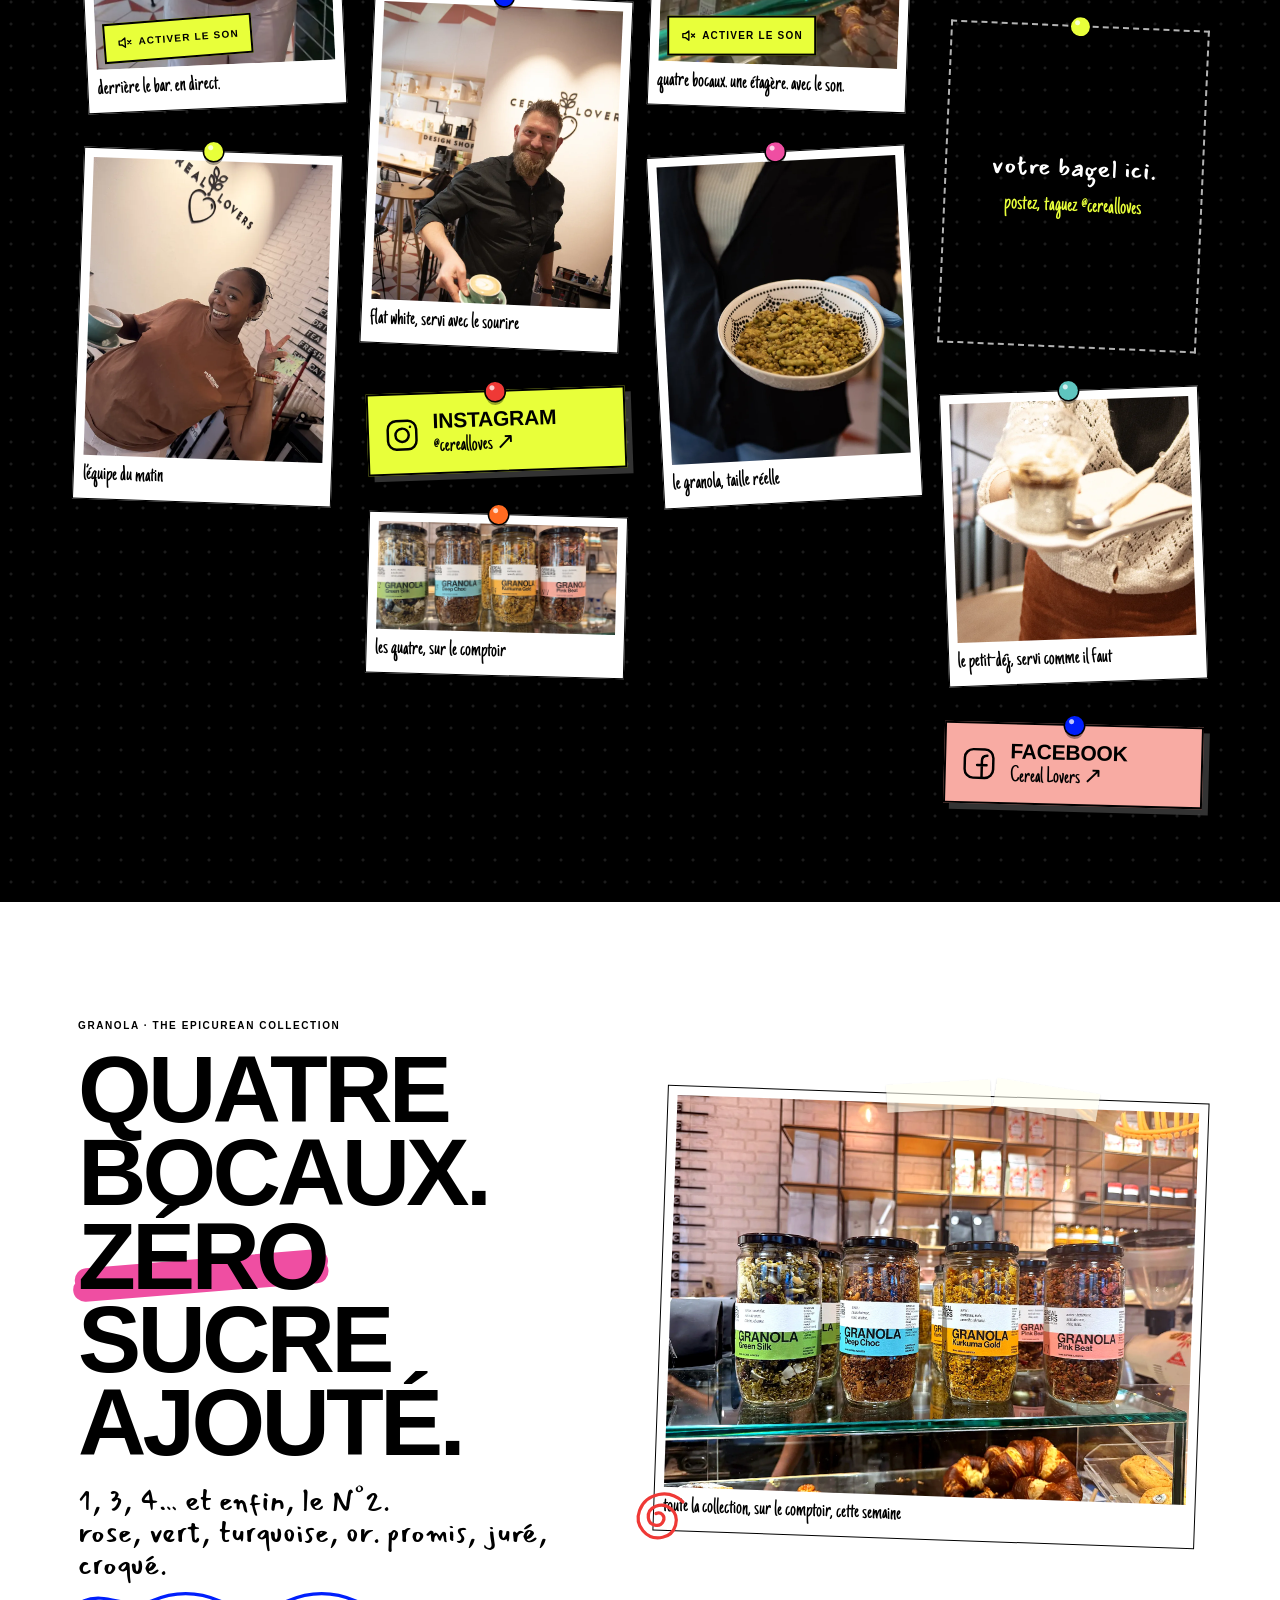
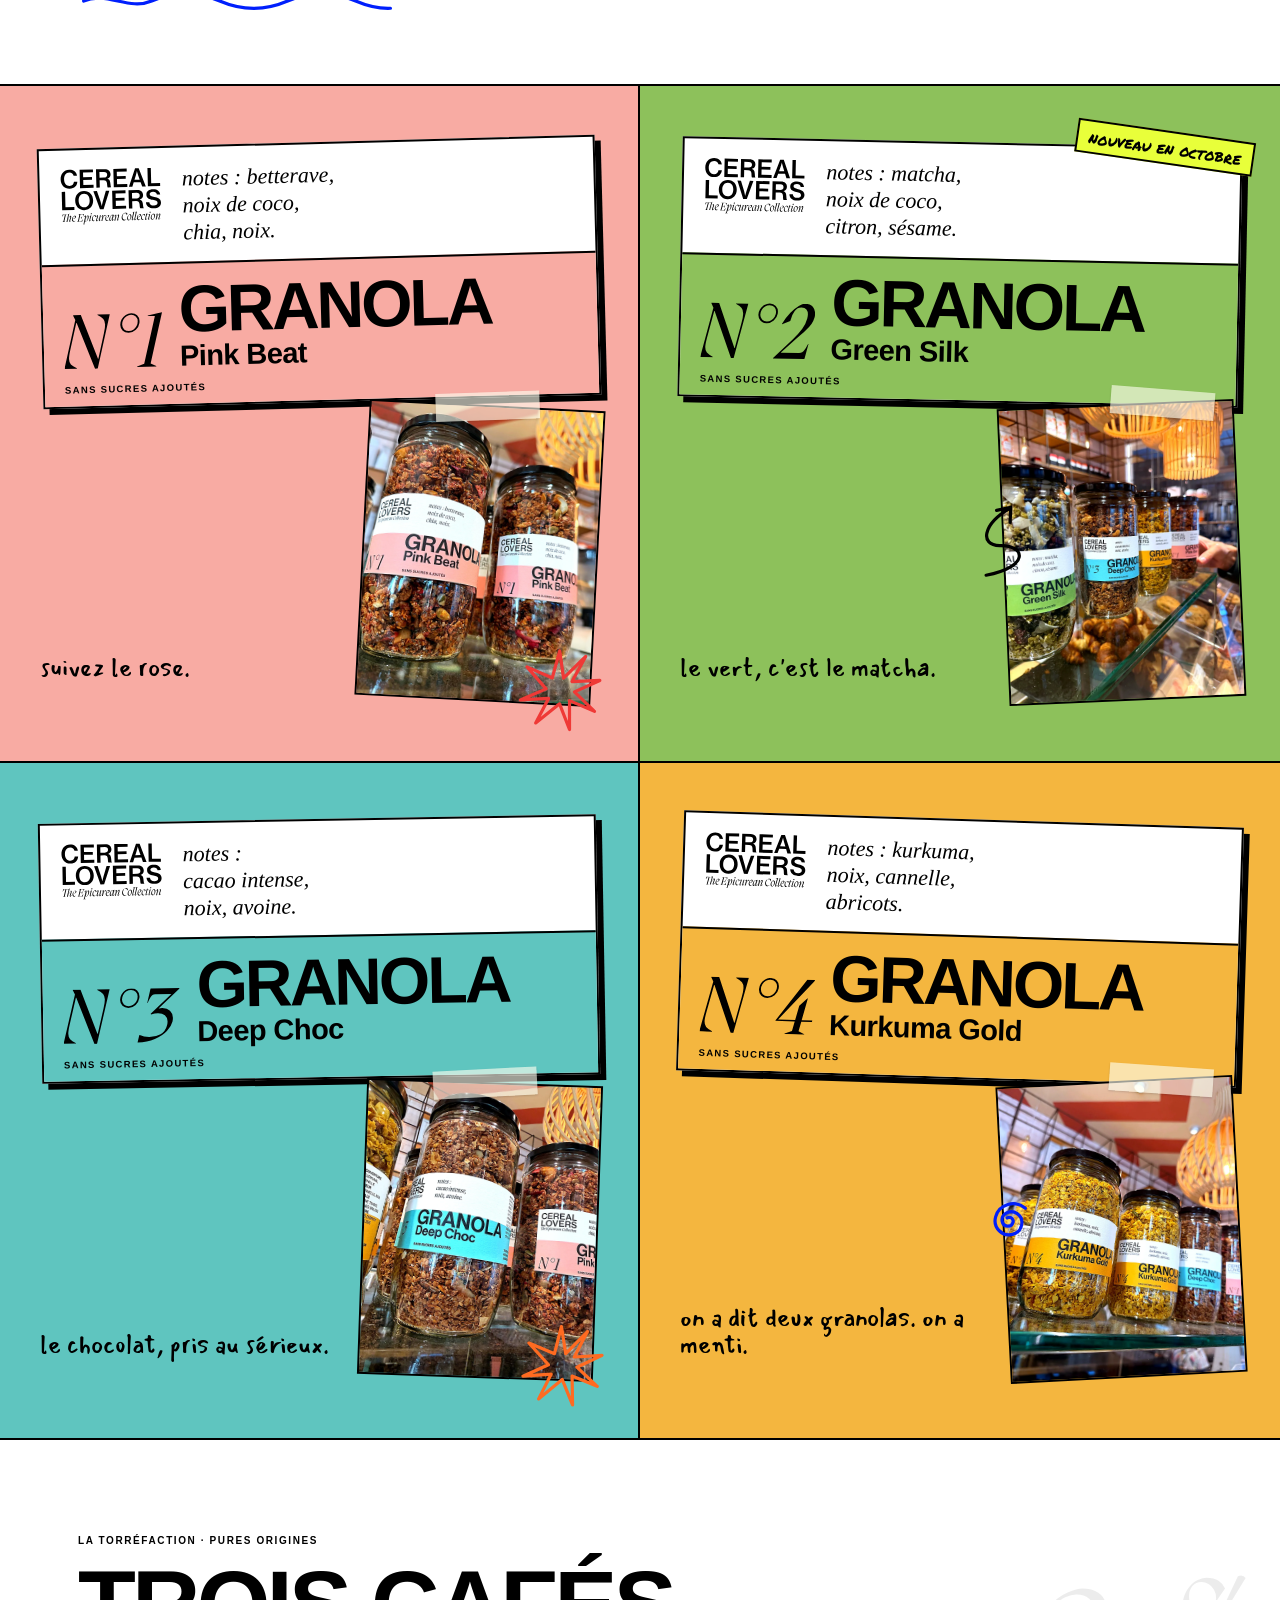
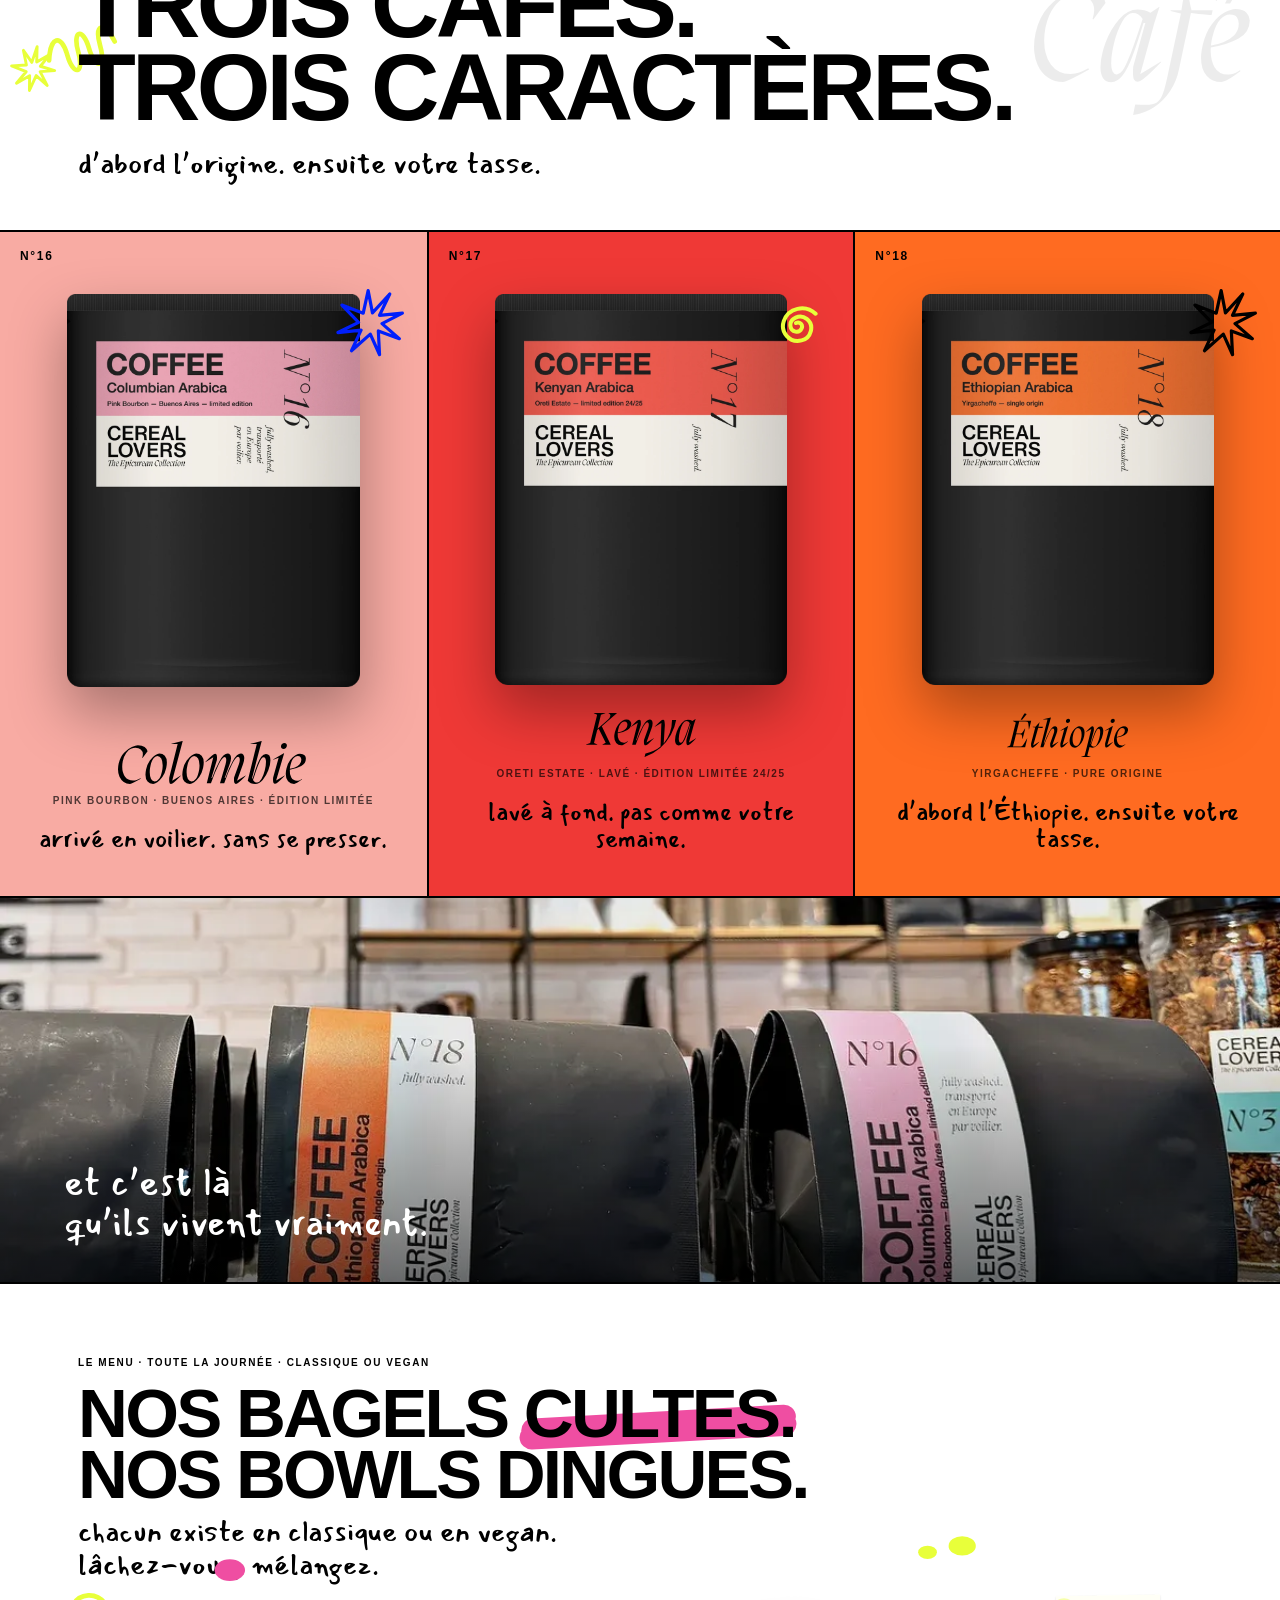
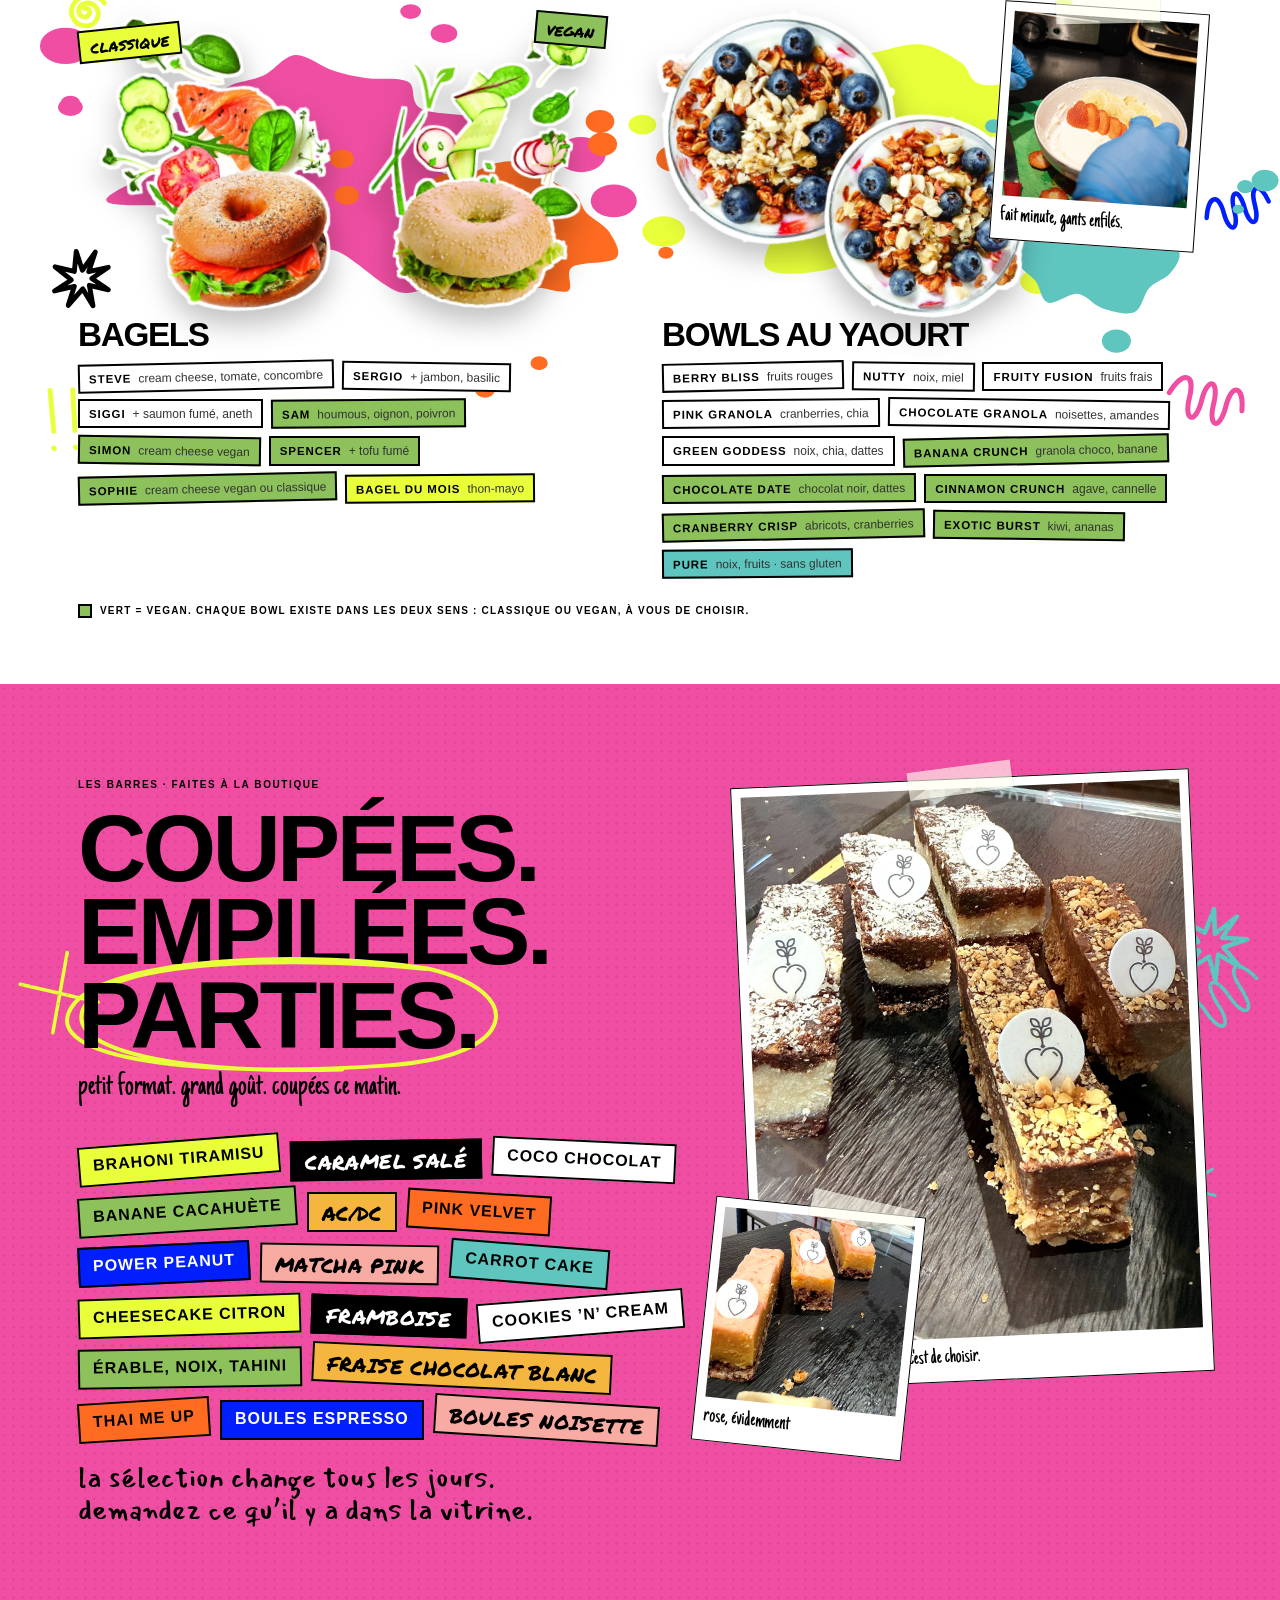
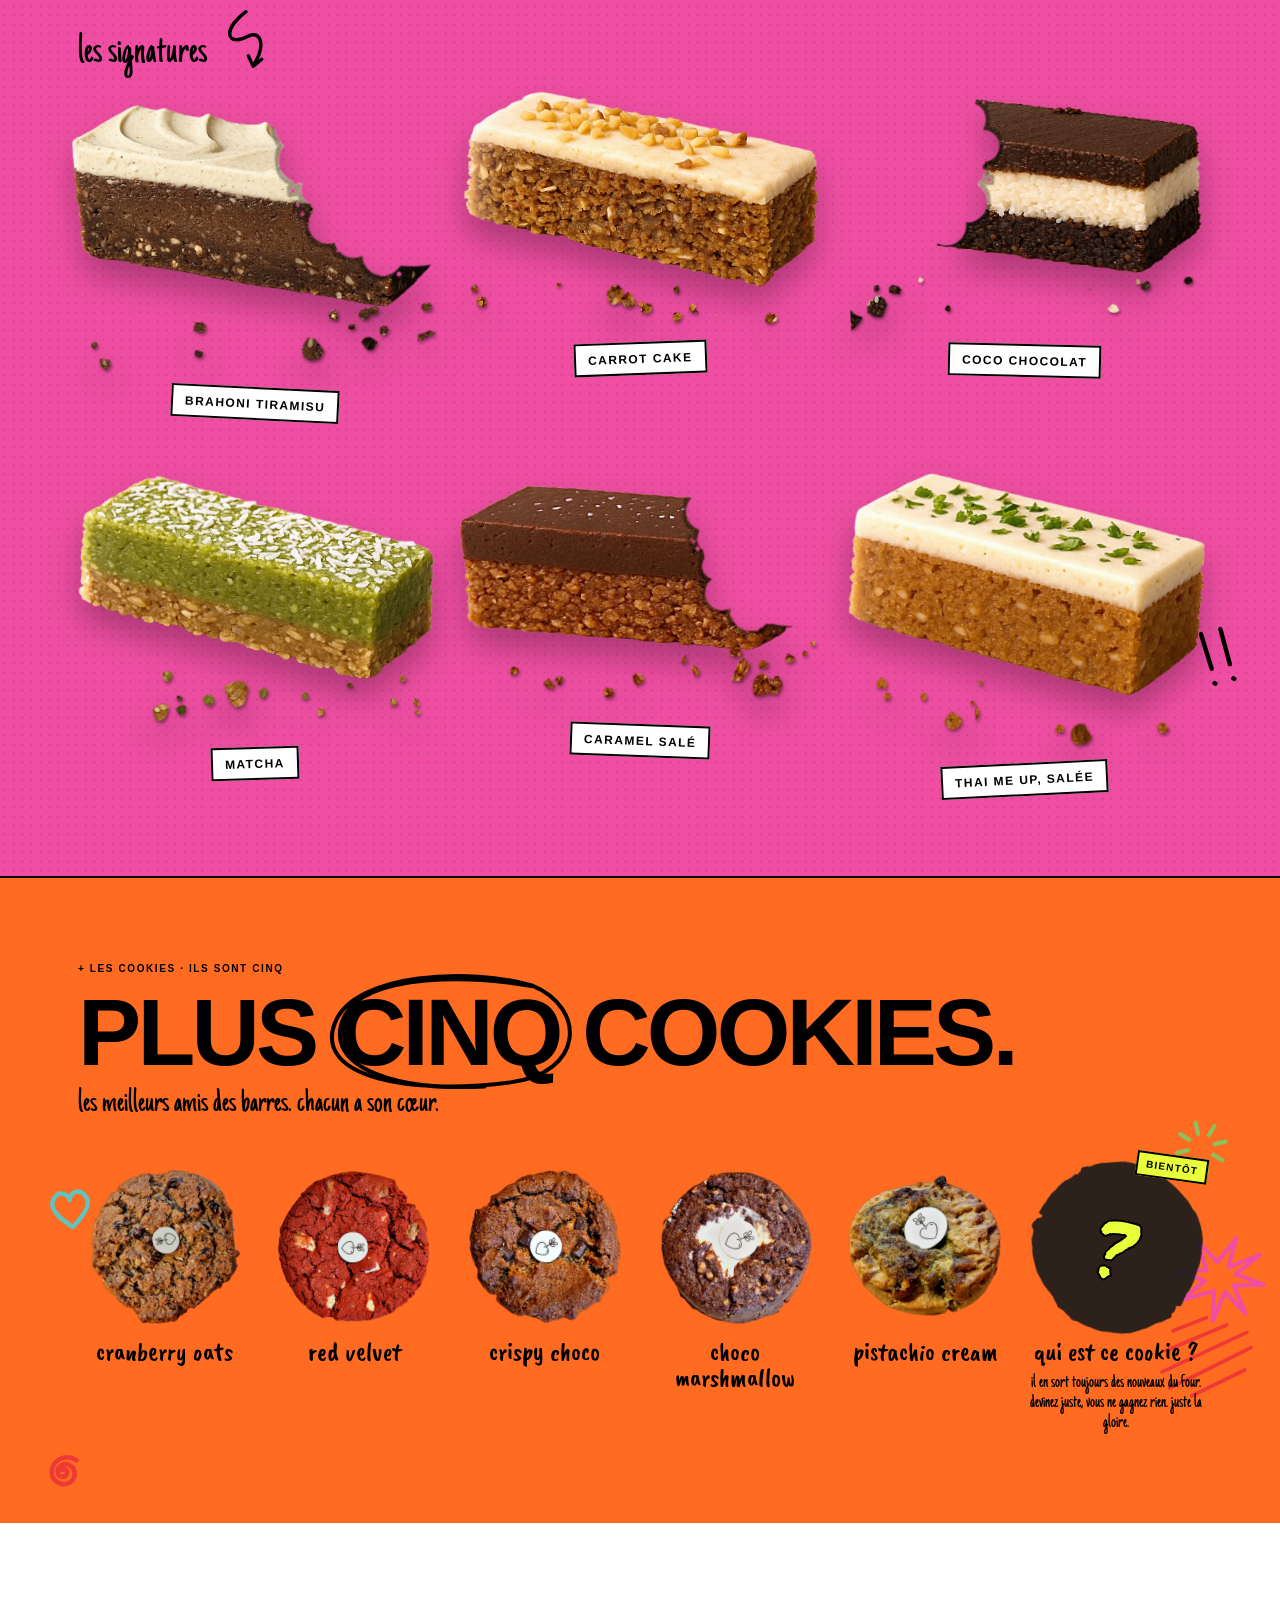
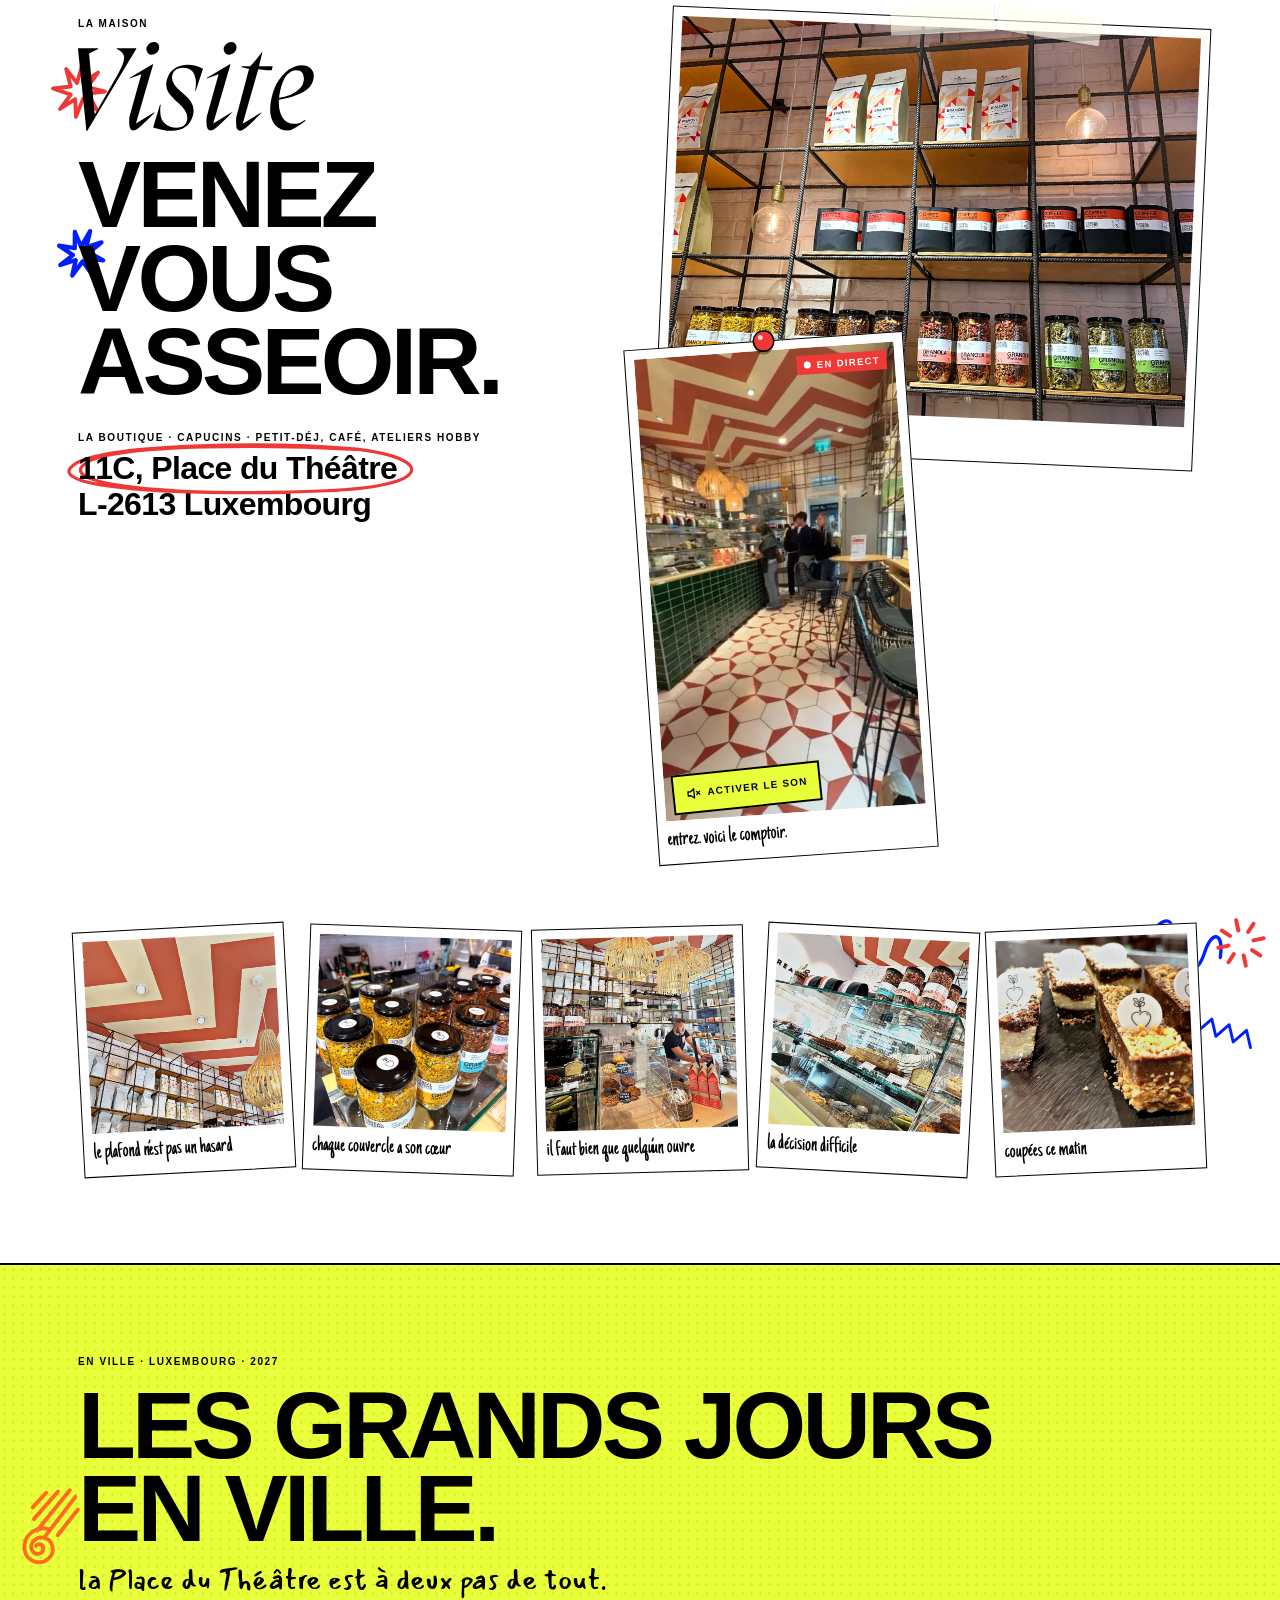
==== commit 9184d5f8: "News strip on top: ExpoGast with QR, tuna-mayo bagel of the month, pumpkin spice latte is back" ====
--- a/cereallovers-preview/index.html
+++ b/cereallovers-preview/index.html
@@ -1,11 +1,11 @@
 <!doctype html>
-<html lang="en">
+<html lang="fr">
 <head>
 <meta charset="utf-8">
 <meta name="viewport" content="width=device-width,initial-scale=1,viewport-fit=cover">
 <meta name="robots" content="noindex,nofollow">
 <title>Cereal Lovers</title>
-<meta name="description" content="Cereal Lovers 2026 website concept. Private preview.">
+<meta name="description" content="Cereal Lovers, concept du site 2026. Aperçu privé.">
 <link rel="icon" href="data:,">
 <link rel="stylesheet" href="fonts.css">
 <style>
@@ -70,6 +70,11 @@
 .g-ouv{--r:5.438;-webkit-mask-image:url(mg/ouverture.svg);mask-image:url(mg/ouverture.svg)}
 .g-coe{--r:3.120;-webkit-mask-image:url(mg/coeur.svg);mask-image:url(mg/coeur.svg)}
 .g-tex{--r:4.058;-webkit-mask-image:url(mg/texture.svg);mask-image:url(mg/texture.svg)}
+/* the French words, composed from the same letters (website-2026/i18n/mg_fr.py) */
+.g-cafe{--r:1.534;-webkit-mask-image:url(mg/cafe.svg);mask-image:url(mg/cafe.svg)}
+.g-visite{--r:2.657;-webkit-mask-image:url(mg/visite.svg);mask-image:url(mg/visite.svg)}
+.g-colombie{--r:4.383;-webkit-mask-image:url(mg/colombie.svg);mask-image:url(mg/colombie.svg)}
+.g-ethiopie{--r:2.778;-webkit-mask-image:url(mg/ethiopie.svg);mask-image:url(mg/ethiopie.svg)}
 
 /* the pens: every scribble draws itself when it scrolls in */
 .sc{position:absolute;pointer-events:none;overflow:visible}
@@ -104,10 +109,16 @@
 
 /* header: logo left, the numbers right (design system: the numbers are the navigation) */
 .top{position:fixed;inset:0 0 auto 0;height:60px;z-index:50;background:var(--paper);border-bottom:1px solid var(--ink);
-  display:flex;align-items:center;justify-content:space-between;padding:0 20px 0 18px}
+  display:flex;align-items:center;justify-content:flex-start;padding:0 14px 0 18px}
 .logo{display:block;height:38px;aspect-ratio:1.805;background:var(--ink);
   -webkit-mask:url(el/wordmark.svg) no-repeat left center/contain;mask:url(el/wordmark.svg) no-repeat left center/contain}
-.navr{display:flex;align-items:center;gap:10px}
+.navr{display:flex;align-items:center;gap:10px;margin-left:auto}
+/* FR | EN, always on top */
+.lang{display:flex;align-items:center;gap:3px;margin-left:12px;padding-left:12px;border-left:1px solid var(--rule)}
+.lang a{display:grid;place-items:center;min-width:38px;min-height:34px;padding:0 7px;border:2px solid transparent;color:var(--ink);text-decoration:none;
+  font:700 11px/1 var(--sans);letter-spacing:.12em;opacity:.5;transition:opacity .15s}
+.lang a:hover{opacity:1}
+.lang a[aria-current]{opacity:1;background:var(--acid);border-color:var(--ink);rotate:-4deg}
 .here{font-family:var(--pen);font-size:24px;color:var(--red);white-space:nowrap}
 .rail{display:flex;align-items:center;gap:2px}
 .rail a{position:relative;display:grid;place-items:center;padding:10px 9px;color:var(--ink);text-decoration:none}
@@ -126,6 +137,21 @@
 .cta:hover{background:var(--ink)}
 .cta.hide{opacity:0;scale:.5;pointer-events:none}
 @keyframes spin{to{rotate:360deg}}
+
+/* the café, as sound: murmur recorded in the shop, only when someone asks for it */
+.amb{position:fixed;left:14px;bottom:calc(14px + env(safe-area-inset-bottom,0px));z-index:45;display:inline-flex;align-items:center;gap:9px;
+  min-height:44px;padding:0 15px 0 12px;border:2px solid var(--ink);border-radius:999px;background:#fff;color:var(--ink);
+  font:700 10.5px/1 var(--sans);letter-spacing:.12em;text-transform:uppercase;cursor:pointer;rotate:-3deg;transition:background .15s}
+.amb:hover{background:var(--acid)}
+.amb.on{background:var(--acid)}
+.amb .eq{display:inline-flex;align-items:flex-end;gap:2px;height:14px}
+.amb .eq i{display:block;width:3px;height:5px;background:currentColor}
+.amb.on .eq i{animation:eq .9s ease-in-out infinite}
+.amb.on .eq i:nth-child(2){animation-delay:-.3s} .amb.on .eq i:nth-child(3){animation-delay:-.6s}
+@keyframes eq{0%,100%{height:4px}50%{height:14px}}
+.amb .w2{display:none}
+.amb.on .w1{display:none}
+.amb.on .w2{display:inline}
 
 /* ====== L'ACADÉMIE ====== */
 #s1{background:var(--gold);padding:104px 0 0}
@@ -401,6 +427,8 @@
 .addr .v .ring .sc path{--s:var(--red)}
 .vis-ph{position:relative}
 .vis-ph.w1{rotate:2.5deg}
+.vis-col{position:relative}
+.walkin{position:relative;z-index:3;width:min(52%,290px);margin:-120px 0 0 -4%;rotate:var(--rot)}
 .snap.w1 img{aspect-ratio:4/3}
 .polas{display:grid;grid-template-columns:repeat(5,minmax(0,1fr));gap:16px;margin-top:70px}
 .polas figure{margin:0;rotate:var(--rot)}
@@ -448,6 +476,56 @@
 .legal{display:flex;flex-wrap:wrap;gap:8px 22px;align-items:center;margin-top:26px;font:700 9px/1.4 var(--sans);letter-spacing:.14em;color:var(--smoke)}
 .legal .heart{width:13px;height:22px;background:var(--ink);-webkit-mask:url(el/heart.svg) no-repeat center/contain;mask:url(el/heart.svg) no-repeat center/contain}
 
+/* the wall: the team, live moments, and the clients' pin wall */
+#wall{background:var(--ink);color:#fff;padding:92px 0 96px}
+#wall .peg{position:absolute;inset:0;z-index:-1;pointer-events:none;opacity:.55;
+  background-image:radial-gradient(rgba(255,255,255,.2) 1.4px,transparent 1.7px);background-size:22px 22px}
+#wall .eye{color:var(--acid)}
+.wl-head{display:flex;flex-wrap:wrap;align-items:flex-end;justify-content:space-between;gap:16px 40px}
+.wl-head .ring .sc path{--s:var(--marker);--w:4}
+.wl-head .hand{max-width:34ch;color:#fff}
+.wl-head .hand b{font-weight:400;color:var(--acid)}
+.pins{columns:4 220px;column-gap:30px;margin-top:56px}
+.pin{position:relative;break-inside:avoid;margin:0 0 42px;rotate:var(--rot,0deg);transition:rotate .2s, translate .2s}
+.pin:hover{rotate:0deg;translate:0 -4px}
+.pin.snap{color:var(--ink)}
+.pin.wide img{aspect-ratio:2.2/1}
+.pin.sq img{aspect-ratio:1}
+.tack{position:absolute;z-index:4;left:50%;top:-10px;width:19px;height:19px;margin-left:-9px;border-radius:50%;
+  background:radial-gradient(circle at 34% 30%,rgba(255,255,255,.75) 0 2px,transparent 3px),var(--pc,var(--red));
+  box-shadow:0 0 0 1.5px var(--ink),0 4px 0 rgba(0,0,0,.35)}
+.phone{position:relative;background:#111;overflow:hidden}
+.phone video{display:block;width:100%;aspect-ratio:9/16;object-fit:cover;cursor:pointer}
+.snd{position:absolute;left:8px;bottom:8px;z-index:2;display:inline-flex;align-items:center;gap:6px;min-height:40px;padding:0 11px;
+  border:2px solid var(--ink);background:var(--acid);color:var(--ink);font:700 10px/1 var(--sans);letter-spacing:.12em;text-transform:uppercase;
+  cursor:pointer;rotate:-2deg}
+.snd.on{background:var(--marker);color:#fff}
+.snd svg{width:16px;height:16px;flex:none;fill:none;stroke:currentColor;stroke-width:2;stroke-linecap:round;stroke-linejoin:round}
+.snd .w2{display:none}
+.snd.on .w1{display:none}
+.snd.on .w2{display:inline}
+.live{position:absolute;right:8px;top:8px;z-index:2;background:var(--red);color:#fff;font:700 9.5px/1 var(--sans);letter-spacing:.14em;
+  text-transform:uppercase;padding:5px 7px 4px}
+.live::before{content:"";display:inline-block;width:7px;height:7px;border-radius:50%;background:#fff;margin-right:6px;vertical-align:0;animation:blink 1.2s steps(2) infinite}
+@keyframes blink{50%{opacity:0}}
+.slot{display:grid;place-content:center;gap:12px;text-align:center;aspect-ratio:4/5;border:2.5px dashed rgba(255,255,255,.7);padding:18px;
+  color:#fff;text-decoration:none;font-family:var(--hand);font-size:clamp(21px,2vw,26px);line-height:1.05;transition:border-color .15s}
+.slot small{font-family:var(--pen);font-size:clamp(20px,1.9vw,24px);line-height:1;color:var(--acid)}
+.slot:hover{border-color:var(--acid)}
+.soc{display:flex;align-items:center;gap:12px;background:var(--c);color:var(--ink);border:2px solid var(--ink);padding:16px 14px 14px;
+  text-decoration:none;box-shadow:6px 6px 0 rgba(255,255,255,.2)}
+.soc .ico{width:38px;height:38px;flex:none;fill:none;stroke:currentColor;stroke-width:2.6;stroke-linecap:round;stroke-linejoin:round}
+.soc b{display:block;font:700 clamp(17px,1.7vw,21px)/1 var(--sans);letter-spacing:-.01em;text-transform:uppercase}
+.soc span span{display:block;font-family:var(--pen);font-size:23px;line-height:1;margin-top:4px}
+.soc:hover{background:#fff}
+/* footer: the channels */
+.follow{display:flex;flex-wrap:wrap;align-items:center;gap:10px 12px;margin:0 0 34px}
+.follow .pen{margin-right:6px}
+.follow a{display:inline-flex;align-items:center;gap:8px;min-height:44px;padding:0 14px;border:2px solid var(--ink);background:var(--c);
+  font:700 11px/1 var(--sans);letter-spacing:.12em;text-transform:uppercase;text-decoration:none;rotate:var(--rot,0deg)}
+.follow a:hover{background:var(--ink);color:#fff}
+.follow svg{width:18px;height:18px;fill:none;stroke:currentColor;stroke-width:2.2;stroke-linecap:round;stroke-linejoin:round}
+
 /* paint splat: lands next to a button when someone arrives */
 .splat{position:absolute;pointer-events:none;z-index:-1;overflow:visible}
 .splat .blob{transform-box:fill-box;transform-origin:center;scale:0;transition:scale .55s cubic-bezier(.2,1.7,.4,1)}
@@ -459,6 +537,41 @@
 .ctasplat{position:fixed;right:-46px;bottom:-46px;width:240px;height:240px;z-index:44}
 .wob{animation:wob .7s .35s 1}
 @keyframes wob{0%,100%{rotate:-2deg}30%{rotate:3deg;scale:1.06}60%{rotate:-4deg}}
+
+/* news: the strip on top, autumn 2026 */
+#news{background:var(--cobalt);color:#fff;padding:100px 0 66px;border-bottom:2px solid var(--ink)}
+#news .eye{color:var(--acid);margin-bottom:14px}
+.nw-head{display:flex;flex-wrap:wrap;align-items:flex-end;justify-content:space-between;gap:12px 40px}
+#news h2{font-size:clamp(46px,6.6vw,96px);color:#fff}
+.nw-head .hand{max-width:24ch;color:#fff}
+.nw{display:grid;grid-template-columns:minmax(0,1.4fr) minmax(0,1fr) minmax(0,1fr);gap:30px 26px;margin-top:40px;align-items:start}
+.nc{position:relative;isolation:isolate;background:var(--c);color:var(--ink);border:2px solid var(--ink);padding:24px 20px 20px;
+  rotate:var(--rot);box-shadow:8px 8px 0 var(--ink);transition:rotate .15s, translate .15s}
+.nc:hover{rotate:0deg;translate:0 -4px}
+#news .nc .eye{color:var(--ink);margin:0}
+.nc h3{font-size:clamp(36px,3.8vw,56px);margin:12px 0 12px}
+.nc .d{font:700 clamp(20px,1.9vw,26px)/1 var(--sans);letter-spacing:-.03em;margin:0}
+.nc .n{font:700 11px/1.3 var(--sans);letter-spacing:.12em;text-transform:uppercase;margin:8px 0 14px;padding-top:8px;border-top:2px dashed var(--ink)}
+.nc .hand{font-size:clamp(19px,1.8vw,24px)}
+.nc .pen{color:var(--ink);font-size:clamp(22px,2vw,28px);margin-top:12px}
+.nc .splat{left:-24%;top:-34%;width:80%;height:110%}
+.sticker{position:absolute;top:-17px;right:16px;z-index:3;background:var(--red);color:#fff;font-family:var(--mk);font-size:15px;line-height:1;
+  padding:8px 10px 6px;border:2px solid var(--ink);rotate:6deg}
+.ex{display:grid;grid-template-columns:minmax(0,1fr) 148px;gap:18px;align-items:start}
+.qr{position:relative;margin:4px 0 0;rotate:3deg}
+.qr img{width:100%;height:auto;aspect-ratio:1;image-rendering:pixelated}
+.qr figcaption{font-family:var(--mk);font-size:16px;line-height:1;text-align:center;margin-top:8px}
+.nc .nbtn{display:inline-block;margin-top:14px;font:700 11px/1 var(--sans);letter-spacing:.12em;text-transform:uppercase;
+  background:var(--ink);color:var(--acid);padding:13px 14px;text-decoration:none}
+.nc .nbtn:hover{background:var(--red);color:#fff}
+.back{font-family:var(--mk);font-size:clamp(30px,2.8vw,50px);line-height:.92;margin:12px 0 8px;overflow-wrap:anywhere}
+.psl{font:700 clamp(20px,2vw,26px)/1 var(--sans);text-transform:uppercase;letter-spacing:-.02em;margin:0 0 12px}
+.ex h3{font-size:clamp(30px,3vw,48px)}
+.nc:has(.ic){padding-bottom:78px}
+.nc .ic{right:10px;bottom:8px;width:74px;height:62px;z-index:-1}
+@media (max-width:960px){.nw{grid-template-columns:1fr 1fr}.nw .nc:first-child{grid-column:1 / -1}}
+@media (max-width:620px){#news{padding:84px 0 50px}.nw{grid-template-columns:1fr;gap:34px}.ex{grid-template-columns:1fr}.qr{width:150px;rotate:-3deg}
+  .nc{box-shadow:5px 5px 0 var(--ink)}}
 
 /* ===== responsive ===== */
 @media (max-width:1060px){
@@ -492,6 +605,7 @@
   .town{grid-template-columns:repeat(2,minmax(0,1fr))}
   .barcat{grid-template-columns:repeat(2,minmax(0,1fr));gap:30px 18px}
   .polas{grid-template-columns:repeat(3,minmax(0,1fr))}
+  .walkin{width:58%;margin:-70px 0 0 2%}
   .polas figure:nth-child(n+4){display:none}
   .idx{grid-template-columns:1fr 1fr}
 }
@@ -502,8 +616,18 @@
   .logo{height:30px}
   .navr{width:100%}
   .rail{width:100%;justify-content:space-between}
-  .rail a{padding:9px 3px}
-  .rail .w{font-size:9px;letter-spacing:.07em}
+  .rail a{padding:9px 2px}
+  .rail .w{font-size:9px;letter-spacing:.035em}
+  .lang{order:1;margin-left:auto;padding-left:0;border-left:0}
+  .lang a{min-height:30px;min-width:34px}
+  .navr{order:2}
+  .pins{columns:2;column-gap:16px;margin-top:40px}
+  .pin{margin-bottom:30px}
+  .snd{font-size:9px;letter-spacing:.06em;padding:0 8px;min-height:36px;left:6px;bottom:6px}
+  .soc{gap:9px;padding:12px 10px 10px}
+  .soc .ico{width:28px;height:28px}
+  .soc span span{font-size:19px}
+  .slot{padding:12px}
   #s1{padding-top:118px}
   .doors{grid-template-columns:1fr}
   .note{padding:24px 16px 20px}
@@ -511,6 +635,7 @@
   .note input[type=text],.note input[type=email]{font-size:27px}
   .chip span{font-size:23px}
   .cta{width:96px;height:96px;right:10px}
+  .amb{left:10px;min-height:40px;padding:0 12px 0 10px;font-size:9.5px;letter-spacing:.08em}
   .ctasplat{right:-62px;bottom:-62px;width:220px;height:220px}
   .ck{grid-template-columns:1fr 1fr}
   .tk{padding:14px 12px 12px}
@@ -524,6 +649,8 @@
   .splat circle{opacity:1;translate:0 0;transition:none}
   .wob{animation:none}
   .ck .sil img{animation:none}
+  .live::before{animation:none}
+  .amb.on .eq i{animation:none;height:10px}
   .cta svg,.stamp svg,.tick .tr{animation:none}
   .pop{opacity:1;scale:1;rotate:0deg;transition:none}
   .dr path{stroke-dashoffset:0;transition:none}
@@ -535,49 +662,102 @@
 <header class="top">
   <a class="logo" href="#s1" aria-label="Cereal Lovers, The Epicurean Collection"></a>
   <div class="navr">
-    <span class="here" id="here" aria-hidden="true">you are here: courses</span>
+    <span class="here" id="here" aria-hidden="true">vous êtes ici : les cours</span>
     <nav class="rail" id="rail" aria-label="Sections">
-      <a href="#s1" data-k="1"><span class="w">Courses</span><svg class="sc" viewBox="0 0 460 400" preserveAspectRatio="none" aria-hidden="true"><path d="M 376 52 C 270 -4 65 11 30 169 C -9 344 164 399 338 358 C 467 330 474 124 376 52 M 375 54 C 277 19 88 11 47 147 C 6 294 115 387 293 371" style="--w:2.2"/></svg></a>
+      <a href="#s1" data-k="1"><span class="w">Cours</span><svg class="sc" viewBox="0 0 460 400" preserveAspectRatio="none" aria-hidden="true"><path d="M 376 52 C 270 -4 65 11 30 169 C -9 344 164 399 338 358 C 467 330 474 124 376 52 M 375 54 C 277 19 88 11 47 147 C 6 294 115 387 293 371" style="--w:2.2"/></svg></a>
       <a href="#dates" data-k="2"><span class="w">Dates</span><svg class="sc" viewBox="0 0 460 400" preserveAspectRatio="none" aria-hidden="true"><path d="M 376 52 C 270 -4 65 11 30 169 C -9 344 164 399 338 358 C 467 330 474 124 376 52 M 375 54 C 277 19 88 11 47 147 C 6 294 115 387 293 371" style="--w:2.2"/></svg></a>
+      <a href="#wall" data-k="7"><span class="w">Le mur</span><svg class="sc" viewBox="0 0 460 400" preserveAspectRatio="none" aria-hidden="true"><path d="M 376 52 C 270 -4 65 11 30 169 C -9 344 164 399 338 358 C 467 330 474 124 376 52 M 375 54 C 277 19 88 11 47 147 C 6 294 115 387 293 371" style="--w:2.2"/></svg></a>
       <a href="#granola" data-k="3"><span class="w">Granola</span><svg class="sc" viewBox="0 0 460 400" preserveAspectRatio="none" aria-hidden="true"><path d="M 376 52 C 270 -4 65 11 30 169 C -9 344 164 399 338 358 C 467 330 474 124 376 52 M 375 54 C 277 19 88 11 47 147 C 6 294 115 387 293 371" style="--w:2.2"/></svg></a>
-      <a href="#coffee" data-k="4"><span class="w">Coffee</span><svg class="sc" viewBox="0 0 460 400" preserveAspectRatio="none" aria-hidden="true"><path d="M 376 52 C 270 -4 65 11 30 169 C -9 344 164 399 338 358 C 467 330 474 124 376 52 M 375 54 C 277 19 88 11 47 147 C 6 294 115 387 293 371" style="--w:2.2"/></svg></a>
-      <a href="#eat" data-k="5"><span class="w">Eat</span><svg class="sc" viewBox="0 0 460 400" preserveAspectRatio="none" aria-hidden="true"><path d="M 376 52 C 270 -4 65 11 30 169 C -9 344 164 399 338 358 C 467 330 474 124 376 52 M 375 54 C 277 19 88 11 47 147 C 6 294 115 387 293 371" style="--w:2.2"/></svg></a>
-      <a href="#visit" data-k="6"><span class="w">Visit</span><svg class="sc" viewBox="0 0 460 400" preserveAspectRatio="none" aria-hidden="true"><path d="M 376 52 C 270 -4 65 11 30 169 C -9 344 164 399 338 358 C 467 330 474 124 376 52 M 375 54 C 277 19 88 11 47 147 C 6 294 115 387 293 371" style="--w:2.2"/></svg></a>
+      <a href="#coffee" data-k="4"><span class="w">Café</span><svg class="sc" viewBox="0 0 460 400" preserveAspectRatio="none" aria-hidden="true"><path d="M 376 52 C 270 -4 65 11 30 169 C -9 344 164 399 338 358 C 467 330 474 124 376 52 M 375 54 C 277 19 88 11 47 147 C 6 294 115 387 293 371" style="--w:2.2"/></svg></a>
+      <a href="#eat" data-k="5"><span class="w">Menu</span><svg class="sc" viewBox="0 0 460 400" preserveAspectRatio="none" aria-hidden="true"><path d="M 376 52 C 270 -4 65 11 30 169 C -9 344 164 399 338 358 C 467 330 474 124 376 52 M 375 54 C 277 19 88 11 47 147 C 6 294 115 387 293 371" style="--w:2.2"/></svg></a>
+      <a href="#visit" data-k="6"><span class="w">Visite</span><svg class="sc" viewBox="0 0 460 400" preserveAspectRatio="none" aria-hidden="true"><path d="M 376 52 C 270 -4 65 11 30 169 C -9 344 164 399 338 358 C 467 330 474 124 376 52 M 375 54 C 277 19 88 11 47 147 C 6 294 115 387 293 371" style="--w:2.2"/></svg></a>
     </nav>
   </div>
+  <nav class="lang" aria-label="Langue"><a href="./" hreflang="fr" lang="fr" aria-current="true">FR</a><a href="en.html" hreflang="en" lang="en">EN</a></nav>
 </header>
 
-<a class="cta" id="cta" href="#note" aria-label="Send me more info">
+<a class="cta" id="cta" href="#note" aria-label="Envoyez-moi plus d’infos">
   <svg viewBox="0 0 122 122" aria-hidden="true"><defs><path id="circ" d="M61,61 m-45,0 a45,45 0 1,1 90,0 a45,45 0 1,1 -90,0"/></defs>
-    <text><textPath href="#circ" textLength="279" lengthAdjust="spacing">SEND ME MORE INFO &#183; SEND ME MORE INFO &#183;</textPath></text></svg>
+    <text><textPath href="#circ" textLength="279" lengthAdjust="spacing">PLUS D&#8217;INFOS &#183; &#201;CRIVEZ-NOUS &#183;</textPath></text></svg>
   <i aria-hidden="true"></i>
 </a>
 
+<button class="amb" id="amb" type="button" aria-pressed="false"><span class="eq" aria-hidden="true"><i></i><i></i><i></i></span><span class="w1">le son du café</span><span class="w2">couper le son</span></button>
+<audio id="ambA" src="snd/cafe.m4a" loop preload="none"></audio>
+
 <div class="page" id="page">
 <div id="spine" aria-hidden="true"></div>
 
+<!-- ================= NEWS ================= -->
+<section id="news" aria-label="Actus">
+  <div class="wrap">
+    <div class="nw-head">
+      <div><p class="eye">ACTUS &#183; TOUT CHAUD &#183; AUTOMNE 2026</p>
+        <h2>Tout<br><span class="mark">chaud.<svg class="sc dr" viewBox="0 0 500 110" preserveAspectRatio="none" aria-hidden="true"><path pathLength="1" d="M 30 68 L 466 28 M 27 88 L 467 49" style="--s:var(--marker);--w:24"/></svg></span></h2></div>
+      <p class="hand">trois choses à savoir. tout de suite.</p>
+    </div>
+    <div class="nw">
+      <article class="nc" style="--c:var(--acid);--rot:-1.2deg">
+        <span class="splat-host" data-seed="64" data-c="#ef4ea2" aria-hidden="true"></span>
+        <span class="sticker">À VOS AGENDAS</span>
+        <div class="ex">
+          <div>
+            <p class="eye">BARISTA ACADEMY &#183; EN TOURNÉE</p>
+            <h3>On sera à<br>ExpoGast&#160;!</h3>
+            <p class="d">Sam. 21 nov. &#183; 11 h&#8211;18 h</p>
+            <p class="n">Luxexpo The Box &#183; hall principal &#183; espace Horesca</p>
+            <p class="hand">la Barista Academy part en tournée. venez verser avec nous. ça va être TROP bien.</p>
+            <a class="nbtn" href="https://cl-barista-academy.vercel.app/qr" target="_blank" rel="noopener">La Barista Academy &#8594;</a>
+          </div>
+          <figure class="snap qr"><span class="tape" aria-hidden="true"></span>
+            <img src="img/b2/news/qr-academy.svg" alt="QR code vers la page de la Barista Academy" width="296" height="296">
+            <figcaption>scannez-moi</figcaption></figure>
+        </div>
+        <svg class="sc pop" viewBox="0 0 240 240" style="left:-26px;bottom:-30px;width:70px;height:70px;--s:var(--red);--w:3" aria-hidden="true"><path d="M 114 15 L 128 87 L 184 26 L 151 95 L 225 88 L 159 122 L 215 171 L 147 146 L 151 223 L 121 156 L 60 210 L 91 143 L 16 151 L 83 118 L 29 62 L 98 88 Z"/></svg>
+      </article>
+      <article class="nc" style="--c:var(--marker);--rot:1.6deg">
+        <span class="splat-host" data-seed="73" data-c="#e8ff3a" aria-hidden="true"></span>
+        <p class="eye">LE BAGEL DU MOIS</p>
+        <h3>Thon-<br>mayo.</h3>
+        <p class="hand">Steve, Sergio et Siggi, voici le petit nouveau. du thon. de la mayo. un bagel. zéro excuse.</p>
+        <p class="pen">ce mois-ci seulement. après, il repart à la nage.</p>
+        <svg class="sc dr ic" viewBox="0 0 120 100" aria-hidden="true"><path pathLength="1" d="M 12 50 C 32 18 74 18 92 50 C 74 82 32 82 12 50 Z M 92 50 L 112 30 L 112 70 Z M 30 44 L 31 45" style="--s:var(--ink);--w:3"/></svg>
+      </article>
+      <article class="nc" style="--c:var(--orange);--rot:-.8deg">
+        <span class="splat-host" data-seed="88" data-c="#e8ff3a" aria-hidden="true"></span>
+        <span class="sticker" style="background:var(--acid);color:var(--ink);rotate:-5deg">CHOUCHOU</span>
+        <p class="eye">LA BOISSON CHOUCHOU EST</p>
+        <p class="back">DE RETOOOUUUR</p>
+        <p class="psl">Pumpkin spice latte</p>
+        <p class="hand">préparé minute avec de vraies citrouilles !!! la saison des gros pulls, dans une tasse.</p>
+        <svg class="sc dr ic" viewBox="0 0 120 110" aria-hidden="true"><path pathLength="1" d="M 60 30 C 20 30 8 62 20 82 C 32 102 88 102 100 82 C 112 62 100 30 60 30 M 60 30 C 46 50 46 82 60 100 M 60 30 C 74 50 74 82 60 100 M 60 30 L 62 14 C 66 9 73 11 76 16" style="--s:var(--ink);--w:3"/></svg>
+      </article>
+    </div>
+  </div>
+</section>
+
 <!-- ================= L'ACADÉMIE ================= -->
-<section id="s1" data-k="1" data-name="courses">
+<section id="s1" data-k="1" data-name="les cours">
   <span class="dots" aria-hidden="true"></span>
   <div class="wrap">
     <div class="hero">
       <div class="lc">
-        <p class="eye">COFFEE LOVERS BARISTA ACADEMY &#183; AT CEREAL LOVERS &#183; LUXEMBOURG</p>
-        <h1>Learn<br>coffee.<br><span class="mark">Properly.<svg class="sc dr" viewBox="0 0 500 110" preserveAspectRatio="none" aria-hidden="true"><path pathLength="1" d="M 30 68 L 466 28 M 27 88 L 467 49" style="--s:var(--marker);--w:24"/></svg></span></h1>
-        <p class="cross"><span class="x">a fun afternoon with some milk.<svg class="sc dr" viewBox="0 0 300 40" preserveAspectRatio="none" aria-hidden="true"><path pathLength="1" d="M4 26 C 60 14, 120 30, 180 16 S 260 22, 296 12 M 10 14 C 90 24, 190 8, 290 26"/></svg></span><br>
-          a real course. with a syllabus. and Ascaso machines.</p>
-        <ul class="levels" id="levels" aria-label="Courses"></ul>
+        <p class="eye">COFFEE LOVERS BARISTA ACADEMY &#183; CHEZ CEREAL LOVERS &#183; LUXEMBOURG</p>
+        <h1>Apprenez<br>le café.<br><span class="mark">Vraiment.<svg class="sc dr" viewBox="0 0 500 110" preserveAspectRatio="none" aria-hidden="true"><path pathLength="1" d="M 30 68 L 466 28 M 27 88 L 467 49" style="--s:var(--marker);--w:24"/></svg></span></h1>
+        <p class="cross"><span class="x">un après-midi sympa avec du lait.<svg class="sc dr" viewBox="0 0 300 40" preserveAspectRatio="none" aria-hidden="true"><path pathLength="1" d="M4 26 C 60 14, 120 30, 180 16 S 260 22, 296 12 M 10 14 C 90 24, 190 8, 290 26"/></svg></span><br>
+          un vrai cours. avec un programme. sur de vraies machines de café.</p>
+        <ul class="levels" id="levels" aria-label="Cours"></ul>
         <svg class="sc dr arrow1" viewBox="0 0 200 240" aria-hidden="true"><path pathLength="1" d="M 35 218 C 163 199 151 136 77 135 C 20 132 31 72 111 30 M 73 34 L 114 27 L 110 70" style="--w:4"/></svg>
       </div>
 
       <div class="collage">
         <figure class="snap ph1" style="margin:0"><span class="tape" aria-hidden="true"></span>
-          <img src="img/b2/c-rosetta.webp" alt="Two flat whites with rosetta latte art, poured on the course" fetchpriority="high"></figure>
+          <img src="img/b2/c-rosetta.webp" alt="Deux flat whites avec une rosetta en latte art, versés pendant le cours" fetchpriority="high"></figure>
         <div class="stamp" aria-hidden="true">
           <svg viewBox="0 0 142 142"><defs><path id="sc1" d="M71,71 m-56,0 a56,56 0 1,1 112,0 a56,56 0 1,1 -112,0"/></defs>
             <circle cx="71" cy="71" r="69" fill="#e8ff3a" stroke="#000" stroke-width="2"/>
-            <text><textPath href="#sc1">ACCREDITED TRAINING CENTRE &#183; GOV. LUXEMBOURG &#183;</textPath></text></svg>
-          <b>the real<br>thing.</b>
+            <text><textPath href="#sc1">CENTRE DE FORMATION AGRÉÉ &#183; GOUV. LUXEMBOURG &#183;</textPath></text></svg>
+          <b>pour de<br>vrai.</b>
         </div>
         <svg class="sc pop st1" viewBox="0 0 240 240" aria-hidden="true"><path d="M 114 15 L 128 87 L 184 26 L 151 95 L 225 88 L 159 122 L 215 171 L 147 146 L 151 223 L 121 156 L 60 210 L 91 143 L 16 151 L 83 118 L 29 62 L 98 88 Z"/></svg>
         <svg class="sc dr spiral" viewBox="0 0 200 200" aria-hidden="true"><path pathLength="1" d="M100 100 c 10 -5 20 5 15 15 c -6 14 -28 10 -30 -6 c -3 -22 26 -34 44 -20 c 22 17 12 52 -14 58 c -32 8 -58 -22 -48 -52 c 12 -36 58 -46 86 -20"/></svg>
@@ -587,29 +767,29 @@
         <form class="note" id="note" novalidate>
           <span class="tape" aria-hidden="true"></span>
           <div class="form-body">
-            <p class="dear">dear cereal lovers,</p>
+            <p class="dear">chers cereal lovers,</p>
             <fieldset style="border:0;margin:0;padding:0">
-              <legend class="l">send me more info about</legend>
+              <legend class="l">envoyez-moi plus d’infos sur</legend>
               <div class="chips" id="chips"></div>
             </fieldset>
             <p class="when" id="when" aria-live="polite"></p>
-            <label class="l" for="f-name">my name is</label>
-            <input type="text" id="f-name" name="name" autocomplete="name" placeholder="your name">
-            <label class="l" for="f-email">write back to me at</label>
-            <input type="email" id="f-email" name="email" autocomplete="email" required placeholder="you@somewhere.lu">
-            <label class="l" for="f-ps">p.s. <span style="font-size:18px">(your machine, your group size, anything)</span></label>
-            <input type="text" id="f-ps" name="ps" placeholder="optional">
+            <label class="l" for="f-name">je m’appelle</label>
+            <input type="text" id="f-name" name="name" autocomplete="name" placeholder="votre nom">
+            <label class="l" for="f-email">répondez-moi à</label>
+            <input type="email" id="f-email" name="email" autocomplete="email" required placeholder="vous@quelquepart.lu">
+            <label class="l" for="f-ps">p.s. <span style="font-size:18px">(votre machine, la taille du groupe, tout ce que vous voulez)</span></label>
+            <input type="text" id="f-ps" name="ps" placeholder="facultatif">
             <input class="hp" type="text" name="company" tabindex="-1" autocomplete="off" aria-hidden="true">
             <label class="consent"><input type="checkbox" id="f-ok" required>
-              <span>OK to email me about courses. Nothing else. No newsletter unless I ask, and I can say stop any time.</span></label>
+              <span>D’accord pour recevoir des e-mails sur les cours. Rien d’autre. Pas de newsletter sauf si je la demande, et je peux dire stop à tout moment.</span></label>
             <div class="sendrow">
-              <button class="send" type="submit">send it &#8594;</button>
+              <button class="send" type="submit">envoyer &#8594;</button>
               <p class="status" id="status" role="status"></p>
             </div>
           </div>
           <div class="thanks" id="thanks" tabindex="-1">
-            <p class="dear">got it.</p>
-            <p class="hand" id="thanksMsg">we answer properly. nobody has ever been talked into the wrong level.</p>
+            <p class="dear">bien reçu.</p>
+            <p class="hand" id="thanksMsg">on répond vraiment. personne n’a jamais été poussé vers le mauvais niveau.</p>
           </div>
         </form>
       </div>
@@ -619,65 +799,109 @@
 </section>
 
 <!-- five doors in -->
-<section id="doors" data-k="1" data-name="courses">
+<section id="doors" data-k="1" data-name="les cours">
   <div class="wrap">
     <div class="dhead">
-      <h2>Four<br>doors in.</h2>
-      <p class="pen">pick the one that sounds like you<svg class="sc dr arr2" viewBox="0 0 200 240" aria-hidden="true"><path pathLength="1" d="M 35 218 C 163 199 151 136 77 135 C 20 132 31 72 111 30 M 73 34 L 114 27 L 110 70" style="--w:3.6"/></svg><br>
-        <span style="color:var(--ink)">every level runs all year. the dates are just the open groups.</span></p>
-    </div>
-    <div class="doors" id="doorList"><p class="fallback">loading the courses&#8230;</p></div>
+      <h2>Quatre<br>portes.</h2>
+      <p class="pen">choisissez celle qui vous ressemble<svg class="sc dr arr2" viewBox="0 0 200 240" aria-hidden="true"><path pathLength="1" d="M 35 218 C 163 199 151 136 77 135 C 20 132 31 72 111 30 M 73 34 L 114 27 L 110 70" style="--w:3.6"/></svg><br>
+        <span style="color:var(--ink)">chaque niveau tourne toute l’année. les dates, ce sont juste les groupes ouverts.</span></p>
+    </div>
+    <div class="doors" id="doorList"><p class="fallback">les cours arrivent&#8230;</p></div>
   </div>
 </section>
 
 <!-- ================= FRESH DATES ================= -->
-<section id="dates" data-k="2" data-name="dates">
+<section id="dates" data-k="2" data-name="les dates">
   <div class="wrap">
     <figure class="dt-ph" style="margin:0"><div class="snap"><span class="tape r" aria-hidden="true"></span>
-      <img src="img/b2/c-bear.webp" alt="Latte art bear and rosettas on the bar" loading="lazy"><figcaption>made on the course. a bear.</figcaption></div></figure>
-    <p class="eye">LE TABLEAU &#183; NEXT OPEN SESSIONS</p>
+      <img src="img/b2/c-bear.webp" alt="Un ours en latte art et des rosettas sur le bar" loading="lazy"><figcaption>fait pendant le cours. un ours.</figcaption></div></figure>
+    <p class="eye">LE TABLEAU &#183; PROCHAINES SESSIONS OUVERTES</p>
     <div class="dt-head">
-      <h2>Fresh<br>dates.</h2>
-      <span class="upd" id="upd">updated today</span>
+      <h2>Dates<br>fraîches.</h2>
+      <span class="upd" id="upd">mis à jour aujourd’hui</span>
     </div>
     <p class="count" id="count">&nbsp;</p>
     <div class="board" id="board"></div>
     <div class="priv">
-      <p class="hand">no date that works? every level runs privately, any day of the year.</p>
-      <button class="btn" type="button" data-pick="master">pick a date with us</button>
+      <p class="hand">aucune date ne vous va ? chaque niveau existe aussi en privé, n’importe quel jour de l’année.</p>
+      <button class="btn" type="button" data-pick="master">choisir une date avec nous</button>
     </div>
   </div>
 </section>
 
 <!-- the atelier -->
-<section id="atelier" data-k="2" data-name="the atelier">
+<section id="atelier" data-k="2" data-name="l’atelier">
   <span class="dots" aria-hidden="true"></span>
   <div class="wrap">
     <div class="atl">
       <div>
-        <p class="eye">THE ROOM &#183; BEGGEN</p>
+        <p class="eye">LA SALLE &#183; NOTRE ATELIER</p>
         <span class="vh">Atelier</span><span class="mg g-atl" aria-hidden="true"></span>
-        <h3>Not a classroom.<br>A working <span class="ring">bar.<svg class="sc dr" viewBox="0 0 460 400" preserveAspectRatio="none" aria-hidden="true"><path pathLength="1" d="M 376 52 C 270 -4 65 11 30 169 C -9 344 164 399 338 358 C 467 330 474 124 376 52 M 375 54 C 277 19 88 11 47 147 C 6 294 115 387 293 371"/></svg></span></h3>
-        <p>Proper espresso machines, grinders you can actually dial in, scales, a cupping table, and enough space that everybody gets their hands on the equipment instead of watching over a shoulder.</p>
-        <p>We train on Ascaso. Commercial grade, the machine you meet in a real café, so what you learn transfers to the one you will stand behind.</p>
-        <p class="hand" style="margin-top:18px">small groups. everybody pulls shots. nobody spectates.</p>
-        <p class="accr">Coffee Lovers Barista Academy is registered by the Government of Luxembourg as an accredited training centre.</p>
+        <h3>Pas une salle de classe.<br>Un vrai <span class="ring">bar.<svg class="sc dr" viewBox="0 0 460 400" preserveAspectRatio="none" aria-hidden="true"><path pathLength="1" d="M 376 52 C 270 -4 65 11 30 169 C -9 344 164 399 338 358 C 467 330 474 124 376 52 M 375 54 C 277 19 88 11 47 147 C 6 294 115 387 293 371"/></svg></span></h3>
+        <p>De vraies machines à espresso, des moulins qu’on peut vraiment régler, des balances, une table de cupping, et assez de place pour que chacun ait les mains sur le matériel au lieu de regarder par-dessus une épaule.</p>
+        <p>Des machines professionnelles, celles qu’on trouve dans un vrai café : ce que vous apprenez ici, vous le refaites derrière n’importe quel comptoir.</p>
+        <p class="hand" style="margin-top:18px">petits groupes. tout le monde extrait. personne ne regarde.</p>
+        <p class="accr">La Coffee Lovers Barista Academy est reconnue par le Gouvernement du Luxembourg comme centre de formation agréé.</p>
       </div>
       <div class="atl-ph">
-        <figure class="snap"><span class="tape" aria-hidden="true"></span><img src="img/b2/c-grinders.webp" alt="Grinders and cupping glasses on the atelier bar" loading="lazy"><figcaption>grinders you can dial in</figcaption></figure>
-        <figure class="snap"><span class="tape r" aria-hidden="true"></span><img src="img/b2/c-flatlay.webp" alt="A brewing and tasting flat lay from above" loading="lazy"><figcaption>the taste wheel, live</figcaption></figure>
-        <figure class="snap"><span class="tape" aria-hidden="true"></span><img src="img/b2/c-hands.webp" alt="Hands pouring latte art from a steel jug" loading="lazy"><figcaption>hands on. always.</figcaption></figure>
-        <figure class="snap"><span class="tape r" aria-hidden="true"></span><img src="img/b2/c-cups-top.webp" alt="A table of latte art cups from above" loading="lazy"><figcaption>one cup each. everybody pours.</figcaption></figure>
+        <figure class="snap"><span class="tape" aria-hidden="true"></span><img src="img/b2/c-grinders.webp" alt="Moulins et verres de cupping sur le bar de l’atelier" loading="lazy"><figcaption>des moulins qu’on règle pour de vrai</figcaption></figure>
+        <figure class="snap"><span class="tape r" aria-hidden="true"></span><img src="img/b2/c-flatlay.webp" alt="Matériel d’infusion et de dégustation vu du dessus" loading="lazy"><figcaption>la roue des arômes, en vrai</figcaption></figure>
+        <figure class="snap"><span class="tape" aria-hidden="true"></span><img src="img/b2/c-hands.webp" alt="Des mains versent un latte art avec un pichet en inox" loading="lazy"><figcaption>les mains dedans. toujours.</figcaption></figure>
+        <figure class="snap"><span class="tape r" aria-hidden="true"></span><img src="img/b2/c-cups-top.webp" alt="Une table de tasses en latte art vue du dessus" loading="lazy"><figcaption>une tasse chacun. tout le monde verse.</figcaption></figure>
       </div>
     </div>
-    <div class="team" aria-label="Team building formats">
-      <span class="hand" style="margin-right:6px">for teams:</span>
-      <span class="stk" style="--c:var(--acid);--rot:-3deg">latte art battle</span>
-      <span class="stk" style="--c:#fff;--rot:2deg">cupping for 30</span>
-      <span class="stk" style="--c:var(--gold);--rot:-1deg">blending, with a winner</span>
-      <span class="stk" style="--c:var(--beet);--rot:3deg">coffee &amp; chocolate</span>
-      <span class="stk" style="--c:var(--silk);--rot:-2deg">we come to you</span>
-      <span class="stk" style="--c:var(--marker);--rot:1.5deg">HORECA staff</span>
+    <div class="team" aria-label="Formats team building">
+      <span class="hand" style="margin-right:6px">pour les équipes :</span>
+      <span class="stk" style="--c:var(--acid);--rot:-3deg">battle de latte art</span>
+      <span class="stk" style="--c:#fff;--rot:2deg">cupping pour 30</span>
+      <span class="stk" style="--c:var(--gold);--rot:-1deg">assemblage, avec un gagnant</span>
+      <span class="stk" style="--c:var(--beet);--rot:3deg">café &amp; chocolat</span>
+      <span class="stk" style="--c:var(--silk);--rot:-2deg">on vient chez vous</span>
+      <span class="stk" style="--c:var(--marker);--rot:1.5deg">équipes HORECA</span>
+    </div>
+  </div>
+</section>
+
+<!-- ================= THE WALL ================= -->
+<section id="wall" data-k="7" data-name="le mur">
+  <span class="peg" aria-hidden="true"></span>
+  <div class="wrap">
+    <div class="wl-head">
+      <div><p class="eye">LE MUR &#183; DES GENS, DES MOMENTS, VOUS</p>
+        <h2 style="margin-top:14px">Le <span class="ring">mur.<svg class="sc dr" viewBox="0 0 460 400" preserveAspectRatio="none" aria-hidden="true"><path pathLength="1" d="M 376 52 C 270 -4 65 11 30 169 C -9 344 164 399 338 358 C 467 330 474 124 376 52 M 375 54 C 277 19 88 11 47 147 C 6 294 115 387 293 371"/></svg></span></h2></div>
+      <p class="hand">des vrais gens. des vrais matins. avec le son.<br>postez votre tasse, taguez <b>@cerealloves</b>, et on épingle nos préférées ici.</p>
+    </div>
+    <div class="pins">
+      <figure class="pin snap" style="--rot:-2.5deg;--pc:var(--red)"><span class="tack" aria-hidden="true"></span>
+        <div class="phone"><span class="live">en direct</span>
+          <video src="img/b2/live/team.mp4" poster="img/b2/live/team.webp" muted loop playsinline preload="none" aria-label="Vidéo : notre équipe derrière le bar"></video>
+          <button class="snd" type="button" aria-pressed="false"><svg viewBox="0 0 24 24" aria-hidden="true"><path d="M4 9 H8 L13 5 V19 L8 15 H4 Z"/><path class="w1" d="M17 9.5 L21.5 14 M21.5 9.5 L17 14"/><path class="w2" d="M16.5 9 C18 10.5 18 13.5 16.5 15 M19 6.5 C22 9.5 22 14.5 19 17.5"/></svg><span class="w1">activer le son</span><span class="w2">couper le son</span></button></div>
+        <figcaption>derrière le bar. en direct.</figcaption></figure>
+      <figure class="pin snap" style="--rot:2deg;--pc:var(--acid)"><span class="tack" aria-hidden="true"></span>
+        <img src="img/b2/wall/crew.webp" alt="Une barista avec une tasse sous le logo Cereal Lovers, qui fait le signe de la paix" loading="lazy"><figcaption>l’équipe du matin</figcaption></figure>
+      <a class="pin slot" href="https://www.instagram.com/cerealloves/" target="_blank" rel="noopener" style="--rot:-1.5deg;--pc:var(--marker)"><span class="tack" aria-hidden="true"></span>
+        cette place est pour vous.<small>postez, taguez @cerealloves</small></a>
+      <figure class="pin snap" style="--rot:2.5deg;--pc:var(--cobalt)"><span class="tack" aria-hidden="true"></span>
+        <img src="img/b2/wall/flatwhite.webp" alt="Un barista souriant tend un flat white" loading="lazy"><figcaption>flat white, servi avec le sourire</figcaption></figure>
+      <a class="pin soc" href="https://www.instagram.com/cerealloves/" target="_blank" rel="noopener" style="--rot:-2deg;--c:var(--acid);--pc:var(--red)"><span class="tack" aria-hidden="true"></span>
+        <svg class="ico" viewBox="0 0 40 40" aria-hidden="true"><rect x="5" y="5" width="30" height="30" rx="9"/><circle cx="20" cy="20" r="7"/><circle cx="28.6" cy="11.4" r="1.3" fill="currentColor" stroke="none"/></svg><span><b>Instagram</b><span>@cerealloves &#8599;</span></span></a>
+      <figure class="pin snap wide" style="--rot:1.5deg;--pc:var(--orange)"><span class="tack" aria-hidden="true"></span>
+        <img src="img/b2/wall/jars-counter.webp" alt="Les quatre bocaux de granola sur le comptoir" loading="lazy"><figcaption>les quatre, sur le comptoir</figcaption></figure>
+      <figure class="pin snap" style="--rot:2deg;--pc:var(--acid)"><span class="tack" aria-hidden="true"></span>
+        <div class="phone"><span class="live">en direct</span>
+          <video src="img/b2/live/jars.mp4" poster="img/b2/live/jars.webp" muted loop playsinline preload="none" aria-label="Vidéo : les bocaux de granola sur l’étagère"></video>
+          <button class="snd" type="button" aria-pressed="false"><svg viewBox="0 0 24 24" aria-hidden="true"><path d="M4 9 H8 L13 5 V19 L8 15 H4 Z"/><path class="w1" d="M17 9.5 L21.5 14 M21.5 9.5 L17 14"/><path class="w2" d="M16.5 9 C18 10.5 18 13.5 16.5 15 M19 6.5 C22 9.5 22 14.5 19 17.5"/></svg><span class="w1">activer le son</span><span class="w2">couper le son</span></button></div>
+        <figcaption>quatre bocaux. une étagère. avec le son.</figcaption></figure>
+      <figure class="pin snap" style="--rot:-3deg;--pc:var(--marker)"><span class="tack" aria-hidden="true"></span>
+        <img src="img/b2/wall/granola-close.webp" alt="Un bol de granola tendu à mains gantées" loading="lazy"><figcaption>le granola, taille réelle</figcaption></figure>
+      <figure class="pin snap" style="--rot:1deg;--pc:var(--red)"><span class="tack" aria-hidden="true"></span>
+        <img src="img/b2/wall/pour.webp" alt="Une barista tasse un espresso au bar, en souriant" loading="lazy"><figcaption>on règle le moulin. chaque matin.</figcaption></figure>
+      <a class="pin slot" href="https://www.instagram.com/cerealloves/" target="_blank" rel="noopener" style="--rot:2.5deg;--pc:var(--acid)"><span class="tack" aria-hidden="true"></span>
+        votre bagel ici.<small>postez, taguez @cerealloves</small></a>
+      <figure class="pin snap sq" style="--rot:-2deg;--pc:var(--jade)"><span class="tack" aria-hidden="true"></span>
+        <img src="img/b2/wall/breakfast-plate.webp" alt="Une coupe du petit-déj sur une assiette, avec sa cuillère, en route vers une table" loading="lazy"><figcaption>le petit-déj, servi comme il faut</figcaption></figure>
+      <a class="pin soc" href="https://www.facebook.com/cereallovers/" target="_blank" rel="noopener" style="--rot:1.5deg;--c:var(--beet);--pc:var(--cobalt)"><span class="tack" aria-hidden="true"></span>
+        <svg class="ico" viewBox="0 0 40 40" aria-hidden="true"><rect x="5" y="5" width="30" height="30" rx="9"/><path d="M23 35 V17 C23 13.4 25 11.6 28.6 11.6 M18 21.5 H28"/></svg><span><b>Facebook</b><span>Cereal Lovers &#8599;</span></span></a>
     </div>
   </div>
 </section>
@@ -689,13 +913,13 @@
     <div class="gr-in">
       <div style="position:relative;z-index:1">
         <p class="eye">GRANOLA &#183; THE EPICUREAN COLLECTION</p>
-        <h2 style="margin-top:16px">Four jars.<br><span class="mark">Zero<svg class="sc dr" viewBox="0 0 500 110" preserveAspectRatio="none" aria-hidden="true"><path pathLength="1" d="M 30 68 L 466 28 M 27 88 L 467 49" style="--s:var(--silk);--w:24"/></svg></span> added sugar.</h2>
-        <p class="hand">1, 3, 4&#8230; and finally, the N&#176;2.<br>pink, green, turquoise, gold. promis, juré, croqué.</p>
+        <h2 style="margin-top:16px">Quatre bocaux.<br><span class="mark">Zéro<svg class="sc dr" viewBox="0 0 500 110" preserveAspectRatio="none" aria-hidden="true"><path pathLength="1" d="M 30 68 L 466 28 M 27 88 L 467 49" style="--s:var(--silk);--w:24"/></svg></span> sucre ajouté.</h2>
+        <p class="hand">1, 3, 4&#8230; et enfin, le N&#176;2.<br>rose, vert, turquoise, or. promis, juré, croqué.</p>
         <svg class="sc dr squig" style="position:relative" viewBox="0 0 300 40" preserveAspectRatio="none" aria-hidden="true"><path pathLength="1" d="M5 20 C 25 5, 45 35, 65 20 S 105 5, 125 20 S 165 35, 185 20 S 225 5, 245 20 S 285 35, 295 20" style="--s:var(--cobalt)"/></svg>
       </div>
       <figure class="snap gr-four" style="margin:0"><span class="tape" aria-hidden="true"></span><span class="tape r" aria-hidden="true"></span>
-        <img src="img/b2/g-four.webp" alt="The four granola jars side by side on the counter: Green Silk, Deep Choc, Kurkuma Gold, Pink Beat" loading="lazy">
-        <figcaption>the whole collection, on the counter, this week</figcaption>
+        <img src="img/b2/g-four.webp" alt="Les quatre bocaux de granola côte à côte sur le comptoir : Green Silk, Deep Choc, Kurkuma Gold, Pink Beat" loading="lazy">
+        <figcaption>toute la collection, sur le comptoir, cette semaine</figcaption>
         <svg class="sc dr sp2" viewBox="0 0 200 200" aria-hidden="true"><path pathLength="1" d="M100 100 c 10 -5 20 5 15 15 c -6 14 -28 10 -30 -6 c -3 -22 26 -34 44 -20 c 22 17 12 52 -14 58 c -32 8 -58 -22 -48 -52 c 12 -36 58 -46 86 -20"/></svg>
       </figure>
     </div>
@@ -711,15 +935,15 @@
             <h3 class="gr">Granola<span>Pink Beat</span></h3>
             <p class="ssa">SANS SUCRES AJOUT&#201;S</p></div>
         </div>
-        <p class="hand">follow the pink.</p>
+        <p class="hand">suivez le rose.</p>
       </div>
       <figure class="ph" style="margin:0;--rot:3deg"><span class="tape" aria-hidden="true"></span>
-        <img src="img/b2/g1-pinkbeat.webp" alt="N°1 Pink Beat granola jar" loading="lazy">
+        <img src="img/b2/g1-pinkbeat.webp" alt="Bocal de granola N°1 Pink Beat" loading="lazy">
         <svg class="sc pop j1" viewBox="0 0 240 240" aria-hidden="true" style="--s:var(--red)"><path d="M 114 15 L 128 87 L 184 26 L 151 95 L 225 88 L 159 122 L 215 171 L 147 146 L 151 223 L 121 156 L 60 210 L 91 143 L 16 151 L 83 118 L 29 62 L 98 88 Z"/></svg></figure>
     </article>
     <article class="jar" style="--c:#8dc15b;--lr:1.2deg">
       <div>
-        <div class="lbl"><span class="newtag">new this october</span>
+        <div class="lbl"><span class="newtag">nouveau en octobre</span>
           <div class="lt"><span class="logo-l" role="img" aria-label="Cereal Lovers, The Epicurean Collection"></span>
             <p class="notes">notes : matcha,<br>noix de coco,<br>citron, sésame.</p></div>
           <div class="band"><span class="vh">N°2</span><span class="mg g-n2" aria-hidden="true"></span>
@@ -729,7 +953,7 @@
         <p class="hand">le vert, c'est le matcha.</p>
       </div>
       <figure class="ph" style="margin:0;--rot:-2.5deg"><span class="tape r" aria-hidden="true"></span>
-        <img src="img/b2/g2-greensilk.webp" alt="N°2 Green Silk granola jar in front of the others" loading="lazy">
+        <img src="img/b2/g2-greensilk.webp" alt="Bocal de granola N°2 Green Silk devant les autres" loading="lazy">
         <svg class="sc dr j2" viewBox="0 0 200 240" aria-hidden="true" style="--s:var(--ink)"><path pathLength="1" d="M 35 218 C 163 199 151 136 77 135 C 20 132 31 72 111 30 M 73 34 L 114 27 L 110 70"/></svg></figure>
     </article>
     <article class="jar" style="--c:#5fc5bf;--lr:-1deg">
@@ -741,10 +965,10 @@
             <h3 class="gr">Granola<span>Deep Choc</span></h3>
             <p class="ssa">SANS SUCRES AJOUT&#201;S</p></div>
         </div>
-        <p class="hand">chocolate, taken seriously.</p>
+        <p class="hand">le chocolat, pris au sérieux.</p>
       </div>
       <figure class="ph" style="margin:0;--rot:2deg"><span class="tape" aria-hidden="true"></span>
-        <img src="img/b2/g3-deepchoc.webp" alt="N°3 Deep Choc granola jar" loading="lazy">
+        <img src="img/b2/g3-deepchoc.webp" alt="Bocal de granola N°3 Deep Choc" loading="lazy">
         <svg class="sc pop j1" viewBox="0 0 240 240" aria-hidden="true" style="--s:var(--orange)"><path d="M 114 15 L 128 87 L 184 26 L 151 95 L 225 88 L 159 122 L 215 171 L 147 146 L 151 223 L 121 156 L 60 210 L 91 143 L 16 151 L 83 118 L 29 62 L 98 88 Z"/></svg></figure>
     </article>
     <article class="jar" style="--c:#f4b63f;--lr:1.8deg">
@@ -759,179 +983,184 @@
         <p class="hand">on a dit deux granolas. on a menti.</p>
       </div>
       <figure class="ph" style="margin:0;--rot:-3deg"><span class="tape r" aria-hidden="true"></span>
-        <img src="img/b2/g4-kurkuma.webp" alt="N°4 Kurkuma Gold granola jars" loading="lazy">
+        <img src="img/b2/g4-kurkuma.webp" alt="Bocaux de granola N°4 Kurkuma Gold" loading="lazy">
         <svg class="sc dr j2" viewBox="0 0 200 200" aria-hidden="true" style="--s:var(--cobalt)"><path pathLength="1" d="M100 100 c 10 -5 20 5 15 15 c -6 14 -28 10 -30 -6 c -3 -22 26 -34 44 -20 c 22 17 12 52 -14 58 c -32 8 -58 -22 -48 -52 c 12 -36 58 -46 86 -20"/></svg></figure>
     </article>
   </div>
 </section>
 
 <!-- ================= COFFEE ================= -->
-<section id="coffee" data-k="4" data-name="coffee">
+<section id="coffee" data-k="4" data-name="café">
   <div class="wrap">
-    <span class="mg g-cof ghost" aria-hidden="true"></span>
-    <p class="eye">THE ROAST &#183; SINGLE ORIGINS</p>
-    <h2 style="margin-top:16px">Three coffees.<br>Three characters.</h2>
-    <p class="hand">first the origin. then your cup.</p>
+    <span class="mg g-cafe ghost" aria-hidden="true"></span>
+    <p class="eye">LA TORRÉFACTION &#183; PURES ORIGINES</p>
+    <h2 style="margin-top:16px">Trois cafés.<br>Trois caractères.</h2>
+    <p class="hand">d’abord l’origine. ensuite votre tasse.</p>
   </div>
   <div class="bags">
     <article class="bag" style="--c:var(--beet);--rot:-2deg">
       <p class="no">N&#176;16</p>
-      <div class="pkwrap"><img class="pk" src="img/bags/coffee-n16.webp" alt="Coffee N°16, Colombian Arabica, Pink Bourbon" loading="lazy"></div>
-      <div class="lb"><span class="vh">Colombia</span><span class="mg g-clb" aria-hidden="true"></span>
-        <p class="t">Pink Bourbon &#183; Buenos Aires &#183; limited edition</p>
-        <p class="hand">came by sailboat. no rush.</p></div>
+      <div class="pkwrap"><img class="pk" src="img/bags/coffee-n16.webp" alt="Café N°16, arabica de Colombie, Pink Bourbon" loading="lazy"></div>
+      <div class="lb"><span class="vh">Colombie</span><span class="mg g-colombie" aria-hidden="true"></span>
+        <p class="t">Pink Bourbon &#183; Buenos Aires &#183; édition limitée</p>
+        <p class="hand">arrivé en voilier. sans se presser.</p></div>
       <svg class="sc pop" viewBox="0 0 240 240" aria-hidden="true" style="--s:var(--cobalt)"><path d="M 114 15 L 128 87 L 184 26 L 151 95 L 225 88 L 159 122 L 215 171 L 147 146 L 151 223 L 121 156 L 60 210 L 91 143 L 16 151 L 83 118 L 29 62 L 98 88 Z"/></svg>
     </article>
     <article class="bag" style="--c:var(--red);--rot:1.5deg">
       <p class="no">N&#176;17</p>
-      <div class="pkwrap"><img class="pk" src="img/bags/coffee-n17.webp" alt="Coffee N°17, Kenyan Arabica, Oreti Estate" loading="lazy"></div>
+      <div class="pkwrap"><img class="pk" src="img/bags/coffee-n17.webp" alt="Café N°17, arabica du Kenya, Oreti Estate" loading="lazy"></div>
       <div class="lb"><span class="vh">Kenya</span><span class="mg g-ken" aria-hidden="true"></span>
-        <p class="t">Oreti Estate &#183; fully washed &#183; limited edition 24/25</p>
-        <p class="hand">fully washed. unlike your week.</p></div>
+        <p class="t">Oreti Estate &#183; lavé &#183; édition limitée 24/25</p>
+        <p class="hand">lavé à fond. pas comme votre semaine.</p></div>
       <svg class="sc dr" viewBox="0 0 200 200" aria-hidden="true" style="--s:var(--acid);--w:4"><path pathLength="1" d="M100 100 c 10 -5 20 5 15 15 c -6 14 -28 10 -30 -6 c -3 -22 26 -34 44 -20 c 22 17 12 52 -14 58 c -32 8 -58 -22 -48 -52 c 12 -36 58 -46 86 -20"/></svg>
     </article>
     <article class="bag" style="--c:var(--orange);--rot:-1deg">
       <p class="no">N&#176;18</p>
-      <div class="pkwrap"><img class="pk" src="img/bags/coffee-n18.webp" alt="Coffee N°18, Ethiopian Arabica, Yirgacheffe" loading="lazy"></div>
-      <div class="lb"><span class="vh">Ethiopia</span><span class="mg g-eth" aria-hidden="true"></span>
-        <p class="t">Yirgacheffe &#183; single origin</p>
-        <p class="hand">first Ethiopia. then your cup.</p></div>
+      <div class="pkwrap"><img class="pk" src="img/bags/coffee-n18.webp" alt="Café N°18, arabica d’Éthiopie, Yirgacheffe" loading="lazy"></div>
+      <div class="lb"><span class="vh">Éthiopie</span><span class="mg g-ethiopie" aria-hidden="true"></span>
+        <p class="t">Yirgacheffe &#183; pure origine</p>
+        <p class="hand">d’abord l’Éthiopie. ensuite votre tasse.</p></div>
       <svg class="sc pop" viewBox="0 0 240 240" aria-hidden="true" style="--s:var(--ink)"><path d="M 114 15 L 128 87 L 184 26 L 151 95 L 225 88 L 159 122 L 215 171 L 147 146 L 151 223 L 121 156 L 60 210 L 91 143 L 16 151 L 83 118 L 29 62 L 98 88 Z"/></svg>
     </article>
   </div>
-  <figure class="shelf"><img src="img/wd-packs.webp" alt="The three coffees on the shelf in the shop" loading="lazy">
-    <figcaption>and this is where<br>they actually live.</figcaption></figure>
+  <figure class="shelf"><img src="img/wd-packs.webp" alt="Les trois cafés sur l’étagère de la boutique" loading="lazy">
+    <figcaption>et c’est là<br>qu’ils vivent vraiment.</figcaption></figure>
 </section>
 
 <!-- ================= BAGELS + BOWLS ================= -->
 <section id="eat" data-k="5" data-name="bagels &amp; bowls">
   <div class="wrap">
     <div class="eat-head">
-      <div><p class="eye">LE MENU &#183; ALL DAY &#183; REGULAR OR VEGAN</p>
-        <h2 style="margin-top:14px">Crazy famous <span class="mark">bagels.<svg class="sc dr" viewBox="0 0 500 110" preserveAspectRatio="none" aria-hidden="true"><path pathLength="1" d="M 30 68 L 466 28 M 27 88 L 467 49" style="--s:var(--acid);--w:24"/></svg></span><br>Crazy good bowls.</h2></div>
-      <p class="hand">every single one comes regular or vegan.<br>go crazy, mix it up.</p>
+      <div><p class="eye">LE MENU &#183; TOUTE LA JOURNÉE &#183; CLASSIQUE OU VEGAN</p>
+        <h2 style="margin-top:14px">Nos bagels <span class="mark">cultes.<svg class="sc dr" viewBox="0 0 500 110" preserveAspectRatio="none" aria-hidden="true"><path pathLength="1" d="M 30 68 L 466 28 M 27 88 L 467 49" style="--s:var(--acid);--w:24"/></svg></span><br>Nos bowls dingues.</h2></div>
+      <p class="hand">chacun existe en classique ou en vegan.<br>lâchez-vous, mélangez.</p>
     </div>
     <div class="eat">
       <article class="eatc">
         <div class="eat-pics"><span class="splat-host" data-seed="21" data-c="#ef4ea2" aria-hidden="true"></span><span class="splat-host" data-seed="47" data-c="#ff6b21" aria-hidden="true"></span>
-          <img class="cut b1" src="img/b2/eat/bagel-regular.webp" alt="Regular bagel with smoked salmon, cucumber, tomato and spinach" loading="lazy">
-          <img class="cut b2" src="img/b2/eat/bagel-vegan.webp" alt="Vegan bagel with cucumber, radish and salad" loading="lazy">
-          <span class="tag tr">regular</span><span class="tag tv">vegan</span></div>
+          <img class="cut b1" src="img/b2/eat/bagel-regular.webp" alt="Bagel classique au saumon fumé, concombre, tomate et épinards" loading="lazy">
+          <img class="cut b2" src="img/b2/eat/bagel-vegan.webp" alt="Bagel vegan au concombre, radis et salade" loading="lazy">
+          <span class="tag tr">classique</span><span class="tag tv">vegan</span></div>
         <h3>Bagels</h3>
-        <ul class="menu"><li><b>Steve</b><span>cream cheese, tomato, cucumber</span></li><li><b>Sergio</b><span>+ ham, basil</span></li><li><b>Siggi</b><span>+ smoked salmon, dill</span></li><li class="vg"><b>Sam</b><span>hummus, onion, pepper</span></li><li class="vg"><b>Simon</b><span>vegan cream cheese</span></li><li class="vg"><b>Spencer</b><span>+ smoked tofu</span></li><li class="vg"><b>Sophie</b><span>vegan or regular cream cheese</span></li><li class="month"><b>Bagel of the month</b><span>ask the team</span></li></ul>
+        <ul class="menu"><li><b>Steve</b><span>cream cheese, tomate, concombre</span></li><li><b>Sergio</b><span>+ jambon, basilic</span></li><li><b>Siggi</b><span>+ saumon fumé, aneth</span></li><li class="vg"><b>Sam</b><span>houmous, oignon, poivron</span></li><li class="vg"><b>Simon</b><span>cream cheese vegan</span></li><li class="vg"><b>Spencer</b><span>+ tofu fumé</span></li><li class="vg"><b>Sophie</b><span>cream cheese vegan ou classique</span></li><li class="month"><b>Bagel du mois</b><span>thon-mayo</span></li></ul>
       </article>
       <article class="eatc">
         <div class="eat-pics"><span class="splat-host" data-seed="33" data-c="#e8ff3a" aria-hidden="true"></span><span class="splat-host" data-seed="58" data-c="#5fc5bf" aria-hidden="true"></span>
-          <img class="cut w1" src="img/b2/eat/bowl-1.webp" alt="Yogurt bowl with granola, almonds and blueberries" loading="lazy">
-          <img class="cut w2" src="img/b2/eat/bowl-2.webp" alt="Yogurt bowl with granola and blueberries" loading="lazy">
-          <figure class="snap real"><span class="tape" aria-hidden="true"></span><img src="img/b2/eat/bowl-making.webp" alt="A yogurt bowl being made with strawberries and banana" loading="lazy"><figcaption>made to order, gloves on.</figcaption></figure></div>
-        <h3>Yogurt bowls</h3>
-        <ul class="menu"><li><b>Berry Bliss</b><span>berries</span></li><li><b>Nutty</b><span>nuts, honey</span></li><li><b>Fruity Fusion</b><span>fresh fruit</span></li><li><b>Pink Granola</b><span>cranberries, chia</span></li><li><b>Chocolate Granola</b><span>hazelnuts, almonds</span></li><li><b>Green Goddess</b><span>nuts, chia, dates</span></li><li class="vg"><b>Banana Crunch</b><span>choc granola, banana</span></li><li class="vg"><b>Chocolate Date</b><span>dark choc, dates</span></li><li class="vg"><b>Cinnamon Crunch</b><span>agave, cinnamon</span></li><li class="vg"><b>Cranberry Crisp</b><span>apricots, cranberries</span></li><li class="vg"><b>Exotic Burst</b><span>kiwi, pineapple</span></li><li class="gf"><b>Pure</b><span>nuts, fruit &#183; gluten-free</span></li></ul>
+          <img class="cut w1" src="img/b2/eat/bowl-1.webp" alt="Bowl de yaourt au granola, amandes et myrtilles" loading="lazy">
+          <img class="cut w2" src="img/b2/eat/bowl-2.webp" alt="Bowl de yaourt au granola et myrtilles" loading="lazy">
+          <figure class="snap real"><span class="tape" aria-hidden="true"></span><img src="img/b2/eat/bowl-making.webp" alt="Un bowl de yaourt en préparation, fraises et banane" loading="lazy"><figcaption>fait minute, gants enfilés.</figcaption></figure></div>
+        <h3>Bowls au yaourt</h3>
+        <ul class="menu"><li><b>Berry Bliss</b><span>fruits rouges</span></li><li><b>Nutty</b><span>noix, miel</span></li><li><b>Fruity Fusion</b><span>fruits frais</span></li><li><b>Pink Granola</b><span>cranberries, chia</span></li><li><b>Chocolate Granola</b><span>noisettes, amandes</span></li><li><b>Green Goddess</b><span>noix, chia, dattes</span></li><li class="vg"><b>Banana Crunch</b><span>granola choco, banane</span></li><li class="vg"><b>Chocolate Date</b><span>chocolat noir, dattes</span></li><li class="vg"><b>Cinnamon Crunch</b><span>agave, cannelle</span></li><li class="vg"><b>Cranberry Crisp</b><span>abricots, cranberries</span></li><li class="vg"><b>Exotic Burst</b><span>kiwi, ananas</span></li><li class="gf"><b>Pure</b><span>noix, fruits &#183; sans gluten</span></li></ul>
       </article>
     </div>
-    <p class="legend"><i class="vgd"></i> green = vegan. every bowl can also go the other way: regular or vegan, you choose.</p>
+    <p class="legend"><i class="vgd"></i> vert = vegan. chaque bowl existe dans les deux sens : classique ou vegan, à vous de choisir.</p>
   </div>
 </section>
 
 <!-- ================= BARS + COOKIES ================= -->
-<section id="bars" data-k="5" data-name="bars">
+<section id="bars" data-k="5" data-name="les barres">
   <span class="dots" aria-hidden="true"></span>
   <div class="wrap">
     <div class="bars">
       <div style="position:relative;z-index:1">
-        <p class="eye">LES BARRES &#183; MADE IN THE SHOP</p>
-        <h2 style="margin-top:16px">Cut.<br>Stacked.<br><span class="ring">Gone.<svg class="sc dr" viewBox="0 0 460 400" preserveAspectRatio="none" aria-hidden="true"><path pathLength="1" d="M 376 52 C 270 -4 65 11 30 169 C -9 344 164 399 338 358 C 467 330 474 124 376 52 M 375 54 C 277 19 88 11 47 147 C 6 294 115 387 293 371" style="--s:var(--acid);--w:4"/></svg></span></h2>
-        <p class="pen">small format. big flavour. cut this morning.</p>
-        <ul class="stickers" id="stickers" aria-label="Bars"></ul>
-        <p class="hand">the line-up changes every day.<br>ask what is in the case.</p>
+        <p class="eye">LES BARRES &#183; FAITES À LA BOUTIQUE</p>
+        <h2 style="margin-top:16px">Coupées.<br>Empilées.<br><span class="ring">Parties.<svg class="sc dr" viewBox="0 0 460 400" preserveAspectRatio="none" aria-hidden="true"><path pathLength="1" d="M 376 52 C 270 -4 65 11 30 169 C -9 344 164 399 338 358 C 467 330 474 124 376 52 M 375 54 C 277 19 88 11 47 147 C 6 294 115 387 293 371" style="--s:var(--acid);--w:4"/></svg></span></h2>
+        <p class="pen">petit format. grand goût. coupées ce matin.</p>
+        <ul class="stickers" id="stickers" aria-label="Barres"></ul>
+        <p class="hand">la sélection change tous les jours.<br>demandez ce qu’il y a dans la vitrine.</p>
       </div>
       <div class="bars-ph">
         <figure class="snap big" style="margin:0"><span class="tape" aria-hidden="true"></span>
-          <img src="img/b2/bars-slate.webp" alt="Layered bars on slate in the shop, each with a heart" loading="lazy">
-          <figcaption>cut this morning. le plus dur, c'est de choisir.</figcaption></figure>
+          <img src="img/b2/bars-slate.webp" alt="Barres en couches sur ardoise à la boutique, chacune avec un cœur" loading="lazy">
+          <figcaption>coupées ce matin. le plus dur, c'est de choisir.</figcaption></figure>
         <figure class="snap sm" style="margin:0"><span class="tape r" aria-hidden="true"></span>
-          <img src="img/b2/bars-pink.webp" alt="Pink bars on slate in the shop" loading="lazy"><figcaption>pink, obviously</figcaption></figure>
+          <img src="img/b2/bars-pink.webp" alt="Barres roses sur ardoise à la boutique" loading="lazy"><figcaption>rose, évidemment</figcaption></figure>
       </div>
     </div>
-    <div class="bc-head"><p class="pen">the signatures</p>
+    <div class="bc-head"><p class="pen">les signatures</p>
       <svg class="sc dr" viewBox="0 0 200 240" aria-hidden="true" style="--s:var(--ink);--w:3.4"><path pathLength="1" d="M 35 218 C 163 199 151 136 77 135 C 20 132 31 72 111 30 M 73 34 L 114 27 L 110 70"/></svg></div>
     <div class="barcat">
-      <figure style="--rot:-4deg"><img src="img/b2/bars/real-brahoni-tiramisu.webp" alt="Brahoni Tiramisu bar" loading="lazy"><figcaption>Brahoni tiramisu</figcaption></figure>
-      <figure style="--rot:3deg"><img src="img/b2/bars/real-carrot-cake.webp" alt="Carrot Cake bar" loading="lazy"><figcaption>Carrot cake</figcaption></figure>
-      <figure style="--rot:-2deg"><img src="img/b2/bars/real-coconut.webp" alt="Coconut chocolate bar" loading="lazy"><figcaption>Coconut chocolate</figcaption></figure>
-      <figure style="--rot:2.5deg"><img src="img/b2/bars/real-matcha.webp" alt="Matcha bar" loading="lazy"><figcaption>Matcha</figcaption></figure>
-      <figure style="--rot:-3deg"><img src="img/b2/bars/real-salty-caramel.webp" alt="Salted caramel bar" loading="lazy"><figcaption>Salted caramel</figcaption></figure>
-      <figure style="--rot:4deg"><img src="img/b2/bars/real-thai-me-up.webp" alt="Thai Me Up salty bar" loading="lazy"><figcaption>Thai me up, salty</figcaption></figure>
+      <figure style="--rot:-4deg"><img src="img/b2/bars/real-brahoni-tiramisu.webp" alt="Barre Brahoni tiramisu" loading="lazy"><figcaption>Brahoni tiramisu</figcaption></figure>
+      <figure style="--rot:3deg"><img src="img/b2/bars/real-carrot-cake.webp" alt="Barre carrot cake" loading="lazy"><figcaption>Carrot cake</figcaption></figure>
+      <figure style="--rot:-2deg"><img src="img/b2/bars/real-coconut.webp" alt="Barre coco chocolat" loading="lazy"><figcaption>Coco chocolat</figcaption></figure>
+      <figure style="--rot:2.5deg"><img src="img/b2/bars/real-matcha.webp" alt="Barre matcha" loading="lazy"><figcaption>Matcha</figcaption></figure>
+      <figure style="--rot:-3deg"><img src="img/b2/bars/real-salty-caramel.webp" alt="Barre caramel salé" loading="lazy"><figcaption>Caramel salé</figcaption></figure>
+      <figure style="--rot:4deg"><img src="img/b2/bars/real-thai-me-up.webp" alt="Barre salée Thai Me Up" loading="lazy"><figcaption>Thai me up, salée</figcaption></figure>
     </div>
   </div>
 </section>
-<section id="cookies" data-k="5" data-name="cookies">
+<section id="cookies" data-k="5" data-name="les cookies">
   <div class="wrap">
-    <p class="eye">+ LES COOKIES &#183; FIVE OF THEM</p>
-    <h2 style="margin-top:16px">Plus <span class="ring">five<svg class="sc dr" viewBox="0 0 460 400" preserveAspectRatio="none" aria-hidden="true"><path pathLength="1" d="M 376 52 C 270 -4 65 11 30 169 C -9 344 164 399 338 358 C 467 330 474 124 376 52 M 375 54 C 277 19 88 11 47 147 C 6 294 115 387 293 371" style="--s:var(--ink);--w:4"/></svg></span> cookies.</h2>
-    <p class="pen" style="color:var(--ink);margin-top:14px">the bars' best friends. each one gets a heart.</p>
+    <p class="eye">+ LES COOKIES &#183; ILS SONT CINQ</p>
+    <h2 style="margin-top:16px">Plus <span class="ring">cinq<svg class="sc dr" viewBox="0 0 460 400" preserveAspectRatio="none" aria-hidden="true"><path pathLength="1" d="M 376 52 C 270 -4 65 11 30 169 C -9 344 164 399 338 358 C 467 330 474 124 376 52 M 375 54 C 277 19 88 11 47 147 C 6 294 115 387 293 371" style="--s:var(--ink);--w:4"/></svg></span> cookies.</h2>
+    <p class="pen" style="color:var(--ink);margin-top:14px">les meilleurs amis des barres. chacun a son cœur.</p>
     <div class="ck">
-      <figure style="--rot:-8deg"><img src="img/b2/cranberry-oats-01.webp" alt="Cranberry Oats cookie" loading="lazy"><figcaption>cranberry oats</figcaption></figure>
-      <figure style="--rot:6deg"><img src="img/b2/red-velvet-01.webp" alt="Red Velvet cookie" loading="lazy"><figcaption>red velvet</figcaption></figure>
-      <figure style="--rot:-4deg"><img src="img/b2/crispy-choco-01.webp" alt="Crispy Choco cookie" loading="lazy"><figcaption>crispy choco</figcaption></figure>
-      <figure style="--rot:9deg"><img src="img/b2/choco-marshmallow-01.webp" alt="Choco Marshmallow cookie" loading="lazy"><figcaption>choco marshmallow</figcaption></figure>
-      <figure style="--rot:-6deg"><img src="img/b2/pistachio-cream-01.webp" alt="Pistachio Cream cookie" loading="lazy"><figcaption>pistachio cream</figcaption></figure>
-      <figure class="who" style="--rot:5deg"><span class="soon">coming soon</span>
-        <span class="sil"><img src="img/b2/mystery-cookie.webp" alt="A mystery cookie, shown as a black silhouette" loading="lazy"><b aria-hidden="true">?</b></span>
-        <figcaption>who&#8217;s that cookie?</figcaption>
-        <p class="whonote">new ones keep coming out of the oven.<br>guess right, win nothing. bragging rights only.</p></figure>
+      <figure style="--rot:-8deg"><img src="img/b2/cranberry-oats-01.webp" alt="Cookie Cranberry Oats" loading="lazy"><figcaption>cranberry oats</figcaption></figure>
+      <figure style="--rot:6deg"><img src="img/b2/red-velvet-01.webp" alt="Cookie Red Velvet" loading="lazy"><figcaption>red velvet</figcaption></figure>
+      <figure style="--rot:-4deg"><img src="img/b2/crispy-choco-01.webp" alt="Cookie Crispy Choco" loading="lazy"><figcaption>crispy choco</figcaption></figure>
+      <figure style="--rot:9deg"><img src="img/b2/choco-marshmallow-01.webp" alt="Cookie Choco Marshmallow" loading="lazy"><figcaption>choco marshmallow</figcaption></figure>
+      <figure style="--rot:-6deg"><img src="img/b2/pistachio-cream-01.webp" alt="Cookie Pistachio Cream" loading="lazy"><figcaption>pistachio cream</figcaption></figure>
+      <figure class="who" style="--rot:5deg"><span class="soon">bientôt</span>
+        <span class="sil"><img src="img/b2/mystery-cookie.webp" alt="Un cookie mystère, en silhouette noire" loading="lazy"><b aria-hidden="true">?</b></span>
+        <figcaption>qui est ce cookie ?</figcaption>
+        <p class="whonote">il en sort toujours des nouveaux du four.<br>devinez juste, vous ne gagnez rien. juste la gloire.</p></figure>
     </div>
   </div>
 </section>
 
 <!-- ================= VISIT ================= -->
-<section id="visit" data-k="6" data-name="visit">
+<section id="visit" data-k="6" data-name="visite">
   <div class="wrap">
     <div class="vis">
       <div>
         <p class="eye">LA MAISON</p>
-        <span class="vh">Visit</span><span class="mg g-vis" aria-hidden="true"></span>
-        <h2>Come<br>and sit.</h2>
+        <span class="vh">Visite</span><span class="mg g-visite" aria-hidden="true"></span>
+        <h2>Venez<br>vous asseoir.</h2>
         <div class="addr">
-          <div><p class="k">THE SHOP &#183; CAPUCINS &#183; BREAKFAST, COFFEE, HOBBY WORKSHOPS</p>
+          <div><p class="k">LA BOUTIQUE &#183; CAPUCINS &#183; PETIT-DÉJ, CAFÉ, ATELIERS HOBBY</p>
             <p class="v"><span class="ring">11C, Place du Théâtre<svg class="sc dr" viewBox="0 0 460 400" preserveAspectRatio="none" aria-hidden="true"><path pathLength="1" d="M 376 52 C 270 -4 65 11 30 169 C -9 344 164 399 338 358 C 467 330 474 124 376 52 M 375 54 C 277 19 88 11 47 147 C 6 294 115 387 293 371"/></svg></span><br>L-2613 Luxembourg</p></div>
-          <div><p class="k">THE ATELIER &#183; BEGGEN &#183; TRAINING, TEAMS</p>
-            <p class="v">1&#8211;5, Rue de Neuerburg<br>L-2215 Luxembourg</p></div>
         </div>
       </div>
-      <figure class="snap vis-ph w1" style="margin:0"><span class="tape" aria-hidden="true"></span><span class="tape r" aria-hidden="true"></span>
-        <img src="img/b2/wall.webp" alt="The wall: granola jars and coffee bags on the shelves" loading="lazy">
-        <figcaption>quatre granolas, trois cafés, un mur.</figcaption></figure>
+      <div class="vis-col">
+        <figure class="snap vis-ph w1" style="margin:0"><span class="tape" aria-hidden="true"></span><span class="tape r" aria-hidden="true"></span>
+          <img src="img/b2/wall.webp" alt="Le mur : bocaux de granola et sachets de café sur les étagères" loading="lazy">
+          <figcaption>quatre granolas, trois cafés, un mur.</figcaption></figure>
+        <figure class="snap walkin" style="--rot:-4deg;--pc:var(--red)"><span class="tack" aria-hidden="true"></span>
+          <div class="phone"><span class="live">en direct</span>
+            <video src="img/b2/live/walk.mp4" poster="img/b2/live/walk.webp" muted loop playsinline preload="none" aria-label="Vidéo : on entre, jusqu’au comptoir"></video>
+            <button class="snd" type="button" aria-pressed="false"><svg viewBox="0 0 24 24" aria-hidden="true"><path d="M4 9 H8 L13 5 V19 L8 15 H4 Z"/><path class="w1" d="M17 9.5 L21.5 14 M21.5 9.5 L17 14"/><path class="w2" d="M16.5 9 C18 10.5 18 13.5 16.5 15 M19 6.5 C22 9.5 22 14.5 19 17.5"/></svg><span class="w1">activer le son</span><span class="w2">couper le son</span></button></div>
+          <figcaption>entrez. voici le comptoir.</figcaption></figure>
+      </div>
     </div>
     <div class="polas">
-      <figure class="snap" style="--rot:-3deg"><img src="img/pw-ceiling.webp" alt="The striped ceiling over the shelving" loading="lazy"><figcaption>the ceiling is not an accident</figcaption></figure>
-      <figure class="snap" style="--rot:2deg"><img src="img/b2/g-lids.webp" alt="Kurkuma Gold jars with heart lids" loading="lazy"><figcaption>every lid gets a heart</figcaption></figure>
-      <figure class="snap" style="--rot:-1.5deg"><img src="img/pw-counter.webp" alt="The counter in the morning" loading="lazy"><figcaption>someone has to open up</figcaption></figure>
-      <figure class="snap" style="--rot:3deg"><img src="img/pw-case.webp" alt="The pastry case" loading="lazy"><figcaption>the difficult decision</figcaption></figure>
-      <figure class="snap" style="--rot:-2.5deg"><img src="img/pw-chocbars.webp" alt="Chocolate bars on slate" loading="lazy"><figcaption>cut this morning</figcaption></figure>
+      <figure class="snap" style="--rot:-3deg"><img src="img/pw-ceiling.webp" alt="Le plafond rayé au-dessus des étagères" loading="lazy"><figcaption>le plafond n’est pas un hasard</figcaption></figure>
+      <figure class="snap" style="--rot:2deg"><img src="img/b2/g-lids.webp" alt="Bocaux Kurkuma Gold avec un cœur sur chaque couvercle" loading="lazy"><figcaption>chaque couvercle a son cœur</figcaption></figure>
+      <figure class="snap" style="--rot:-1.5deg"><img src="img/pw-counter.webp" alt="Le comptoir le matin" loading="lazy"><figcaption>il faut bien que quelqu’un ouvre</figcaption></figure>
+      <figure class="snap" style="--rot:3deg"><img src="img/pw-case.webp" alt="La vitrine à pâtisseries" loading="lazy"><figcaption>la décision difficile</figcaption></figure>
+      <figure class="snap" style="--rot:-2.5deg"><img src="img/pw-chocbars.webp" alt="Barres au chocolat sur ardoise" loading="lazy"><figcaption>coupées ce matin</figcaption></figure>
     </div>
   </div>
 </section>
 
 <!-- big days in town -->
-<section id="town" data-k="6" data-name="in town">
+<section id="town" data-k="6" data-name="en ville">
   <span class="dots" aria-hidden="true"></span>
   <div class="wrap">
     <p class="eye">EN VILLE &#183; LUXEMBOURG &#183; 2027</p>
-    <div class="tw-head"><h2>Big days<br>in town.</h2>
-      <p class="hand">Place du Théâtre is two steps from all of it.<br>come by between two shops.</p></div>
+    <div class="tw-head"><h2>Les grands jours<br>en ville.</h2>
+      <p class="hand">la Place du Théâtre est à deux pas de tout.<br>passez entre deux boutiques.</p></div>
     <div class="town" id="town-list"></div>
     <p class="src" id="town-src"></p>
   </div>
 </section>
 
 <!-- finale -->
-<section id="fin" data-k="6" data-name="see you">
+<section id="fin" data-k="6" data-name="à bientôt">
   <div class="wrap">
     <span class="vh">Finale</span><span class="mg g-fin" aria-hidden="true"></span>
-    <h2>Still reading?<br>Just ask.</h2>
-    <span class="bw" id="finWrap"><a class="big" href="#note" id="finBtn">send me more info &#8593;</a></span>
-    <p class="hand">we answer properly. nobody has ever been talked into the wrong level.</p>
+    <h2>Toujours là ?<br>Demandez.</h2>
+    <span class="bw" id="finWrap"><a class="big" href="#note" id="finBtn">envoyez-moi des infos &#8593;</a></span>
+    <p class="hand">on répond vraiment. personne n’a jamais été poussé vers le mauvais niveau.</p>
     <svg class="sc pop st3" viewBox="0 0 240 240" aria-hidden="true"><path d="M 114 15 L 128 87 L 184 26 L 151 95 L 225 88 L 159 122 L 215 171 L 147 146 L 151 223 L 121 156 L 60 210 L 91 143 L 16 151 L 83 118 L 29 62 L 98 88 Z"/></svg>
   </div>
 </section>
@@ -940,36 +1169,40 @@
   <div class="wrap">
     <span class="vh">Index</span><span class="mg g-idx gi" aria-hidden="true"></span>
     <nav class="idx" aria-label="Index">
-      <a href="#s1"><svg class="ic" viewBox="0 0 240 240" aria-hidden="true"><path d="M 114 15 L 128 87 L 184 26 L 151 95 L 225 88 L 159 122 L 215 171 L 147 146 L 151 223 L 121 156 L 60 210 L 91 143 L 16 151 L 83 118 L 29 62 L 98 88 Z"/></svg><span>Courses &#183; the academy</span></a>
-      <a href="#dates"><svg class="ic" viewBox="0 0 200 200" aria-hidden="true"><path d="M100 100 c 10 -5 20 5 15 15 c -6 14 -28 10 -30 -6 c -3 -22 26 -34 44 -20 c 22 17 12 52 -14 58 c -32 8 -58 -22 -48 -52 c 12 -36 58 -46 86 -20"/></svg><span>Dates &#183; the atelier</span></a>
-      <a href="#granola"><svg class="ic" viewBox="0 0 100 100" aria-hidden="true"><path d="M50 85 C 20 60, 5 40, 20 22 C 32 8, 48 18, 50 30 C 52 18, 68 8, 80 22 C 95 40, 80 60, 50 85 Z"/></svg><span>Granola &#183; four jars</span></a>
-      <a href="#coffee"><svg class="ic" viewBox="0 0 100 100" aria-hidden="true"><path d="M5 60 L20 35 L35 60 L50 35 L65 60 L80 35 L95 60"/></svg><span>Coffee &#183; three origins</span></a>
-      <a href="#eat"><svg class="ic" viewBox="0 0 100 100" aria-hidden="true"><path d="M20 20 L80 80 M80 18 L22 82"/></svg><span>Eat &#183; bagels, bowls, bars</span></a>
-      <a href="#visit"><svg class="ic" viewBox="0 0 100 100" aria-hidden="true"><path d="M50 10 L50 28 M50 72 L50 90 M10 50 L28 50 M72 50 L90 50 M22 22 L34 34 M66 66 L78 78 M78 22 L66 34 M34 66 L22 78"/></svg><span>Visit &#183; two addresses</span></a>
+      <a href="#s1"><svg class="ic" viewBox="0 0 240 240" aria-hidden="true"><path d="M 114 15 L 128 87 L 184 26 L 151 95 L 225 88 L 159 122 L 215 171 L 147 146 L 151 223 L 121 156 L 60 210 L 91 143 L 16 151 L 83 118 L 29 62 L 98 88 Z"/></svg><span>Cours &#183; l’académie</span></a>
+      <a href="#dates"><svg class="ic" viewBox="0 0 200 200" aria-hidden="true"><path d="M100 100 c 10 -5 20 5 15 15 c -6 14 -28 10 -30 -6 c -3 -22 26 -34 44 -20 c 22 17 12 52 -14 58 c -32 8 -58 -22 -48 -52 c 12 -36 58 -46 86 -20"/></svg><span>Dates &#183; l’atelier</span></a>
+      <a href="#wall"><svg class="ic" viewBox="0 0 100 100" aria-hidden="true"><path d="M30 12 L70 12 L70 88 L30 88 Z M44 78 L56 78"/></svg><span>Le mur &#183; des gens, des vidéos, vous</span></a>
+      <a href="#granola"><svg class="ic" viewBox="0 0 100 100" aria-hidden="true"><path d="M50 85 C 20 60, 5 40, 20 22 C 32 8, 48 18, 50 30 C 52 18, 68 8, 80 22 C 95 40, 80 60, 50 85 Z"/></svg><span>Granola &#183; quatre bocaux</span></a>
+      <a href="#coffee"><svg class="ic" viewBox="0 0 100 100" aria-hidden="true"><path d="M5 60 L20 35 L35 60 L50 35 L65 60 L80 35 L95 60"/></svg><span>Café &#183; trois origines</span></a>
+      <a href="#eat"><svg class="ic" viewBox="0 0 100 100" aria-hidden="true"><path d="M20 20 L80 80 M80 18 L22 82"/></svg><span>Menu &#183; bagels, bowls, barres</span></a>
+      <a href="#visit"><svg class="ic" viewBox="0 0 100 100" aria-hidden="true"><path d="M50 10 L50 28 M50 72 L50 90 M10 50 L28 50 M72 50 L90 50 M22 22 L34 34 M66 66 L78 78 M78 22 L66 34 M34 66 L22 78"/></svg><span>Visite &#183; la boutique</span></a>
     </nav>
-    <div class="strip" aria-label="Colour control strip">
-      <div><i style="background:#f8aba3"></i><span>beet</span><em>#F8ABA3</em></div>
-      <div><i style="background:#dba211"></i><span>ochre</span><em>#DBA211</em></div>
+    <div class="follow"><span class="pen">suivez-nous</span>
+      <a href="https://www.instagram.com/cerealloves/" target="_blank" rel="noopener" style="--c:var(--acid);--rot:-1.5deg"><svg viewBox="0 0 40 40" aria-hidden="true"><rect x="5" y="5" width="30" height="30" rx="9"/><circle cx="20" cy="20" r="7"/><circle cx="28.6" cy="11.4" r="1.3" fill="currentColor" stroke="none"/></svg>Instagram &#183; @cerealloves &#8599;</a>
+      <a href="https://www.facebook.com/cereallovers/" target="_blank" rel="noopener" style="--c:var(--beet);--rot:1deg"><svg viewBox="0 0 40 40" aria-hidden="true"><rect x="5" y="5" width="30" height="30" rx="9"/><path d="M23 35 V17 C23 13.4 25 11.6 28.6 11.6 M18 21.5 H28"/></svg>Facebook &#183; Cereal Lovers &#8599;</a></div>
+    <div class="strip" aria-label="Nuancier">
+      <div><i style="background:#f8aba3"></i><span>betterave</span><em>#F8ABA3</em></div>
+      <div><i style="background:#dba211"></i><span>ocre</span><em>#DBA211</em></div>
       <div><i style="background:#5fc5bf"></i><span>jade</span><em>#5FC5BF</em></div>
-      <div><i style="background:#7eb24f"></i><span>leaf</span><em>#7EB24F</em></div>
-      <div><i style="background:#bb5560"></i><span>wine</span><em>#BB5560</em></div>
+      <div><i style="background:#7eb24f"></i><span>feuille</span><em>#7EB24F</em></div>
+      <div><i style="background:#bb5560"></i><span>vin</span><em>#BB5560</em></div>
       <div><i style="background:#b87490"></i><span>mauve</span><em>#B87490</em></div>
-      <div><i style="background:#ce561c"></i><span>ember</span><em>#CE561C</em></div>
-      <div><i style="background:#f05158"></i><span>coral</span><em>#F05158</em></div>
-      <div><i style="background:#8dc15b"></i><span>silk</span><em>#8DC15B</em></div>
-      <div><i style="background:#f4b63f"></i><span>gold</span><em>#F4B63F</em></div>
-      <div><i style="background:#001ffc"></i><span>cobalt pen</span><em>#001FFC</em></div>
-      <div><i style="background:#ef4ea2"></i><span>pink pen</span><em>#EF4EA2</em></div>
+      <div><i style="background:#ce561c"></i><span>braise</span><em>#CE561C</em></div>
+      <div><i style="background:#f05158"></i><span>corail</span><em>#F05158</em></div>
+      <div><i style="background:#8dc15b"></i><span>soie</span><em>#8DC15B</em></div>
+      <div><i style="background:#f4b63f"></i><span>or</span><em>#F4B63F</em></div>
+      <div><i style="background:#001ffc"></i><span>stylo cobalt</span><em>#001FFC</em></div>
+      <div><i style="background:#ef4ea2"></i><span>stylo rose</span><em>#EF4EA2</em></div>
     </div>
     <div class="legal"><span class="heart" aria-hidden="true"></span><span>CEREAL LOVERS S&#192;RL</span><span>11C PLACE DU TH&#201;&#194;TRE &#183; L-2613 LUXEMBOURG</span>
-      <span>HELLO@CEREALLOVERS.LU</span><span>@CEREALLOVES</span><span>COFFEELOVERS.LU</span><span>FR / EN / DE</span><span>CONCEPT &#183; PRIVATE PREVIEW</span></div>
+      <span>HELLO@CEREALLOVERS.LU</span><a href="https://www.instagram.com/cerealloves/" target="_blank" rel="noopener">@CEREALLOVES</a><span>COFFEELOVERS.LU</span><span>FR / EN</span><span>CONCEPT &#183; APERÇU PRIVÉ</span></div>
   </div>
 </footer>
 </div>
 
 
 <noscript><p style="position:fixed;left:0;right:0;top:60px;z-index:60;margin:0;padding:12px 20px;background:#000;color:#fff;font:14px/1.4 Helvetica,Arial,sans-serif">
-  The course list needs JavaScript. Write to hello@cereallovers.lu and we send you everything.</p></noscript>
+  La liste des cours a besoin de JavaScript. Écrivez à hello@cereallovers.lu et on vous envoie tout.</p></noscript>
 
 <script>
 (function(){
@@ -977,6 +1210,41 @@
   function $(s,r){return (r||document).querySelector(s)}
   function $$(s,r){return [].slice.call((r||document).querySelectorAll(s))}
   function esc(s){return String(s==null?'':s).replace(/[&<>"']/g,function(c){return {'&':'&amp;','<':'&lt;','>':'&gt;','"':'&quot;',"'":'&#39;'}[c]})}
+
+  /* ---------- two languages: the page says which one it is (<html lang>), courses.json holds both ---------- */
+  var LANG = document.documentElement.lang === 'fr' ? 'fr' : 'en';
+  // a field in courses.json is either one text for both languages, or {"en": ..., "fr": ...}
+  function L(v){ return v && typeof v === 'object' && !Array.isArray(v) ? (v[LANG] != null ? v[LANG] : v.en) : v; }
+  var T = {
+    en:{ here:'you are here: ', info:'send me info about this', next:'next open group: ', any:'any date you choose', want:'I want this one',
+      register:'register', nextOne:'next one ', today:'today.', tomorrow:'tomorrow.', inDays:function(n){ return 'in <b>'+n+' days.</b>'; },
+      ticking:'the clock is ticking.', plenty:'plenty of time. not that much.', updated:function(d,m){ return 'updated '+d+' '+m; },
+      noLoad:'the course list did not load. write to hello@cereallovers.lu and we send you everything.', onRequest:'dates on request.',
+      newDates:'new dates are being set. tell us what suits you.', session:'→ the session on ', badEmail:'that email looks off.',
+      tick:'tick the box, so we are allowed to write back.', sending:'sending…', closed:'the post office is closed. opening your email instead.',
+      opened:'your email app just opened with the note written. press send there and it reaches us.', everything:'everything',
+      mHello:'Hello Cereal Lovers,', mAbout:'Send me more info about: ', mSession:'Session: ', mSubject:'More info: ',
+      until:'until ', to:' to ', src:'Dates: ',
+      MON:['JAN','FEB','MAR','APR','MAY','JUN','JUL','AUG','SEP','OCT','NOV','DEC'], WD:['SUN','MON','TUE','WED','THU','FRI','SAT'],
+      WDF:['SUNDAY','MONDAY','TUESDAY','WEDNESDAY','THURSDAY','FRIDAY','SATURDAY'],
+      bars:['Brahoni tiramisu','Salted caramel','Coconut chocolate','Banana peanut','AC/DC','Pink velvet','Power peanut',
+        'Matcha pink','Carrot cake','Lemon cheesecake','Raspberry','Cookies ’n’ cream','Maple walnut tahini','Strawberry white choc',
+        'Thai me up','Espresso balls','Hazelnut balls'] },
+    fr:{ here:'vous êtes ici : ', info:'envoyez-moi des infos', next:'prochain groupe ouvert : ', any:'la date de votre choix', want:'je veux celle-ci',
+      register:'s’inscrire', nextOne:'la prochaine ', today:'aujourd’hui.', tomorrow:'demain.', inDays:function(n){ return 'dans <b>'+n+' jours.</b>'; },
+      ticking:'le compte à rebours est lancé.', plenty:'on a le temps. enfin, pas tant que ça.', updated:function(d,m){ return 'mis à jour le '+d+' '+m; },
+      noLoad:'la liste des cours ne s’est pas chargée. écrivez à hello@cereallovers.lu et on vous envoie tout.', onRequest:'dates sur demande.',
+      newDates:'les nouvelles dates arrivent. dites-nous ce qui vous arrange.', session:'→ la session du ', badEmail:'cet e-mail a l’air bizarre.',
+      tick:'cochez la case, pour qu’on ait le droit de vous répondre.', sending:'envoi…', closed:'la poste est fermée. on ouvre votre messagerie.',
+      opened:'votre messagerie vient de s’ouvrir avec le mot déjà écrit. appuyez sur envoyer et il nous arrive.', everything:'tout',
+      mHello:'Bonjour Cereal Lovers,', mAbout:'Envoyez-moi plus d’infos sur : ', mSession:'Session : ', mSubject:'Plus d’infos : ',
+      until:'jusqu’au ', to:' au ', src:'Dates : ',
+      MON:['JANV','FÉVR','MARS','AVR','MAI','JUIN','JUIL','AOÛT','SEPT','OCT','NOV','DÉC'], WD:['DIM','LUN','MAR','MER','JEU','VEN','SAM'],
+      WDF:['DIMANCHE','LUNDI','MARDI','MERCREDI','JEUDI','VENDREDI','SAMEDI'],
+      bars:['Brahoni tiramisu','Caramel salé','Coco chocolat','Banane cacahuète','AC/DC','Pink velvet','Power peanut',
+        'Matcha pink','Carrot cake','Cheesecake citron','Framboise','Cookies ’n’ cream','Érable, noix, tahini','Fraise chocolat blanc',
+        'Thai me up','Boules espresso','Boules noisette'] }
+  }[LANG];
 
   /* ---------- the scribbles: draw when they scroll in ---------- */
   var io = 'IntersectionObserver' in window ? new IntersectionObserver(function(es){
@@ -996,7 +1264,7 @@
     ['0 0 100 100','M10 30 L40 8 M8 52 L62 10 M10 74 L84 12 M22 88 L92 26 M46 90 L92 50']
   ];
   var INKS = ['#ef3936','#001ffc','#ff6b21','#000','#ef4ea2','#8dc15b','#e8ff3a','#5fc5bf'];
-  $$('section').forEach(function(sec, si){
+  $$('section:not(#wall):not(#news)').forEach(function(sec, si){                  // the wall is a pin board, it keeps its own look
     var r = rng(1000 + si*97), n = window.innerWidth < 760 ? 2 : 5;
     for(var i=0;i<n;i++){
       var dd = DOOD[Math.floor(r()*DOOD.length)], left = r() < .5;
@@ -1111,8 +1379,7 @@
   /* ---------- the data: courses.json is the only thing to edit ---------- */
   var DATA = null, TODAY = new Date(); TODAY.setHours(0,0,0,0);
   function day(s){ var a = String(s).split('-').map(Number); return new Date(a[0],a[1]-1,a[2]); }
-  var MON = ['JAN','FEB','MAR','APR','MAY','JUN','JUL','AUG','SEP','OCT','NOV','DEC'];
-  var WD = ['SUN','MON','TUE','WED','THU','FRI','SAT'];
+  var MON = T.MON, WD = T.WD;
   function span(s){
     var a = day(s.start), b = s.end ? day(s.end) : a, same = +a === +b;
     var big = same ? String(a.getDate()) : (a.getMonth()===b.getMonth() ? a.getDate()+'–'+b.getDate() : a.getDate()+' '+MON[a.getMonth()]+' – '+b.getDate());
@@ -1126,8 +1393,11 @@
       .sort(function(a,b){ return day(a.start) - day(b.start); });
   }
   function course(id){ return (DATA && DATA.courses || []).filter(function(c){ return c.id===id; })[0] || {name:id,colour:'#fff'}; }
-
-  var COURSES_FALLBACK = [{id:'hobby',name:'HOBBY'},{id:'pro',name:'PROFESSIONAL'},{id:'master',name:'PRIVATE & MASTER'},{id:'team',name:'TEAM BUILDING'}];
+  // "direct": the course is booked on another site (the professional course, through House of Training), so no info button
+  function direct(c){ var b = c && c.book; return !!(c && c.direct && b && L(b.url)); }
+
+  var COURSES_FALLBACK = [{id:'hobby',name:'HOBBY'},{id:'pro',name:{en:'PROFESSIONAL',fr:'PROFESSIONNEL'},direct:true},
+    {id:'master',name:{en:'PRIVATE & MASTER',fr:'PRIVÉ & MASTER'}},{id:'team',name:'TEAM BUILDING'}];
   var ROT = ['-2deg','1.5deg','-1deg','2.5deg','-2.5deg','1deg'];
   var RING = '<svg class="sc" viewBox="0 0 460 400" preserveAspectRatio="none" aria-hidden="true"><path d="M 376 52 C 270 -4 65 11 30 169 C -9 344 164 399 338 358 C 467 330 474 124 376 52 M 375 54 C 277 19 88 11 47 147 C 6 294 115 387 293 371"/></svg>';
   var RINGD = '<svg class="sc dr" viewBox="0 0 460 400" preserveAspectRatio="none" aria-hidden="true"><path pathLength="1" d="M 376 52 C 270 -4 65 11 30 169 C -9 344 164 399 338 358 C 467 330 474 124 376 52 M 375 54 C 277 19 88 11 47 147 C 6 294 115 387 293 371"/></svg>';
@@ -1137,18 +1407,18 @@
     var cs = DATA ? DATA.courses : COURSES_FALLBACK, up = upcoming();
 
     /* chips in the note */
-    $('#chips').innerHTML = cs.map(function(c){
-      return '<label class="chip"><input type="checkbox" name="about" value="'+esc(c.id)+'"><span>'+esc(c.name.toLowerCase())+RING+'</span></label>';
+    $('#chips').innerHTML = cs.filter(function(c){ return !c.direct; }).map(function(c){
+      return '<label class="chip"><input type="checkbox" name="about" value="'+esc(c.id)+'"><span>'+esc(L(c.name).toLowerCase())+RING+'</span></label>';
     }).join('');
 
     /* level stickers under the headline */
     $('#levels').innerHTML = cs.map(function(c,i){
-      return '<li><a href="#door-'+esc(c.id)+'" style="--c:'+esc(c.colour||'#fff')+';--rot:'+ROT[i%ROT.length]+'">'+esc(c.name)+'</a></li>';
+      return '<li><a href="#door-'+esc(c.id)+'" style="--c:'+esc(c.colour||'#fff')+';--rot:'+ROT[i%ROT.length]+'">'+esc(L(c.name))+'</a></li>';
     }).join('');
 
     if(!DATA){
-      $('#doorList').innerHTML = '<p class="fallback">the course list did not load. write to hello@cereallovers.lu and we send you everything.</p>';
-      $('#board').innerHTML = ''; $('#count').textContent = 'dates on request.';
+      $('#doorList').innerHTML = '<p class="fallback">'+esc(T.noLoad)+'</p>';
+      $('#board').innerHTML = ''; $('#count').textContent = T.onRequest;
       $('#ticker').innerHTML = '<span>hello@cereallovers.lu</span><span>hello@cereallovers.lu</span>';
       return;
     }
@@ -1156,18 +1426,19 @@
     /* the doors */
     $('#doorList').innerHTML = cs.map(function(c,i){
       var nx = up.filter(function(s){ return s.course===c.id; })[0];
-      var nextTxt = nx ? 'next open group: '+span(nx).label : 'any date you choose';
-      var ext = c.book && c.book.url ? '<a class="btn line" href="'+esc(c.book.url)+'" target="_blank" rel="noopener">'+esc(c.book.label)+' &#8599;</a>' : '';
+      var nextTxt = nx ? T.next+span(nx).label : T.any;
+      var link = c.book && L(c.book.url) ? '<a class="btn'+(direct(c) ? '' : ' line')+'" href="'+esc(L(c.book.url))+'" target="_blank" rel="noopener">'+esc(L(c.book.label))+' &#8599;</a>' : '';
+      var ask = direct(c) ? '' : '<button class="btn" type="button" data-pick="'+esc(c.id)+'">'+esc(T.info)+'</button>';
       return '<article class="door" id="door-'+esc(c.id)+'" style="--c:'+esc(c.colour)+';--rot:'+(['-.8deg','.6deg','.5deg','-.6deg'][i%4])+'">'
         + (i===0 ? STAR : '')
         + '<div class="ph"><img src="'+esc(c.img)+'" alt="" loading="lazy"></div>'
-        + '<span class="no">'+esc(c.kicker)+'</span>'
-        + '<h3>'+esc(c.name)+'</h3>'
-        + '<p class="hand">'+esc(c.hand)+'</p>'
-        + '<div class="facts">'+(c.facts||[]).map(function(f){return '<span>'+esc(f)+'</span>';}).join('')+'</div>'
-        + '<ul class="learn">'+(c.learn||[]).map(function(f){return '<li>'+esc(f)+'</li>';}).join('')+'</ul>'
+        + '<span class="no">'+esc(L(c.kicker))+'</span>'
+        + '<h3>'+esc(L(c.name))+'</h3>'
+        + '<p class="hand">'+esc(L(c.hand))+'</p>'
+        + '<div class="facts">'+(L(c.facts)||[]).map(function(f){return '<span>'+esc(f)+'</span>';}).join('')+'</div>'
+        + '<ul class="learn">'+(L(c.learn)||[]).map(function(f){return '<li>'+esc(f)+'</li>';}).join('')+'</ul>'
         + '<span class="next">'+esc(nextTxt)+'</span>'
-        + '<div class="btns"><button class="btn" type="button" data-pick="'+esc(c.id)+'">send me info about this</button>'+ext+'</div>'
+        + '<div class="btns">'+ask+link+'</div>'
         + '</article>';
     }).join('');
 
@@ -1177,25 +1448,26 @@
       var c = course(s.course), sp = span(s);
       return '<div class="row" style="--c:'+esc(c.colour)+'">'
         + '<div class="d">'+esc(sp.big)+'<small>'+esc(sp.small)+'</small></div>'
-        + '<div><span class="cn">'+esc(c.name)+'</span>'+(s.seats?'<span class="sts">'+esc(s.seats)+'</span>':'')
-        + '<p class="w">'+esc(s.time)+' &#183; <i>'+esc(s.where)+'</i>'+(showP && s.price ? ' &#183; '+esc(s.price) : '')+'</p>'
-        + (s.note?'<p class="nt">'+esc(s.note)+'</p>':'')+'</div>'
-        + '<button class="btn" type="button" data-pick="'+esc(s.course)+'" data-when="'+esc(sp.label)+'">I want this one</button>'
+        + '<div><span class="cn">'+esc(L(c.name))+'</span>'+(L(s.seats)?'<span class="sts">'+esc(L(s.seats))+'</span>':'')
+        + '<p class="w">'+esc(L(s.time))+' &#183; <i>'+esc(L(s.where))+'</i>'+(showP && s.price ? ' &#183; '+esc(L(s.price)) : '')+'</p>'
+        + (L(s.note)?'<p class="nt">'+esc(L(s.note))+'</p>':'')+'</div>'
+        + (direct(c) ? '<a class="btn" href="'+esc(L(c.book.url))+'" target="_blank" rel="noopener">'+esc(T.register)+' &#8599;</a>'
+                     : '<button class="btn" type="button" data-pick="'+esc(s.course)+'" data-when="'+esc(sp.label)+'">'+esc(T.want)+'</button>')
         + '</div>';
-    }).join('') : '<p class="hand" style="padding:22px 0;color:#fff">new dates are being set. tell us what suits you.</p>';
+    }).join('') : '<p class="hand" style="padding:22px 0;color:#fff">'+esc(T.newDates)+'</p>';
 
     /* countdown + stamp */
     if(up.length){
       var n = Math.round((span(up[0]).start - TODAY) / 864e5);
-      var when = n<=0 ? '<b>today.</b>' : n===1 ? '<b>tomorrow.</b>' : 'in <b>'+n+' days.</b>';
-      $('#count').innerHTML = 'next one '+when+' '+(n<=7?'the clock is ticking.':'plenty of time. not that much.');
+      var when = n<=0 ? '<b>'+T.today+'</b>' : n===1 ? '<b>'+T.tomorrow+'</b>' : T.inDays(n);
+      $('#count').innerHTML = T.nextOne+when+' '+(n<=7 ? T.ticking : T.plenty);
     } else { $('#count').textContent = ''; }
     var u = day(DATA.updated);
-    $('#upd').textContent = 'updated '+u.getDate()+' '+MON[u.getMonth()].toLowerCase();
+    $('#upd').textContent = T.updated(u.getDate(), MON[u.getMonth()].toLowerCase());
 
     /* ticker */
-    var items = up.slice(0,4).map(function(s){ return course(s.course).name+' &#183; '+span(s).label; })
-      .concat((DATA.ticker||[]).map(esc));
+    var items = up.slice(0,4).map(function(s){ return esc(L(course(s.course).name))+' &#183; '+span(s).label; })
+      .concat((DATA.ticker||[]).map(function(t){ return esc(L(t)); }));
     var once = items.map(function(t){ return '<span>'+t+'</span>'; }).join('');
     $('#ticker').innerHTML = once + once;
 
@@ -1206,8 +1478,7 @@
   /* ---------- the city's big days: past ones drop off by themselves ---------- */
   function renderTown(){
     var box = $('#town-list'); if(!box || !DATA || !DATA.events) return;
-    var MONF = ['JAN','FEB','MAR','APR','MAY','JUN','JUL','AUG','SEP','OCT','NOV','DEC'];
-    var WDF = ['SUNDAY','MONDAY','TUESDAY','WEDNESDAY','THURSDAY','FRIDAY','SATURDAY'];
+    var MONF = T.MON, WDF = T.WDF;
     var COLS = ['#fff','#f8aba3','#8dc15b','#f4b63f','#5fc5bf','#fff','#f8aba3','#5fc5bf','#8dc15b','#f4b63f'];
     var ROTS = [-2,1.5,-1,2,-1.5,1,-2.5,1.8,-1.2,2.2];
     var ev = DATA.events.filter(function(e){ return (e.end ? day(e.end) : day(e.start)) >= TODAY; })
@@ -1215,21 +1486,19 @@
     box.innerHTML = ev.map(function(e,i){
       var a = day(e.start), b = e.end ? day(e.end) : a, big, small;
       if(+a === +b){ big = a.getDate()+' '+MONF[a.getMonth()]; small = WDF[a.getDay()]; }
-      else if(a.getMonth()===b.getMonth() && a.getFullYear()===b.getFullYear()){ big = a.getDate()+'–'+b.getDate()+' '+MONF[a.getMonth()]; small = WDF[a.getDay()].slice(0,3)+' to '+WDF[b.getDay()].slice(0,3); }
-      else { big = a.getDate()+' '+MONF[a.getMonth()]; small = 'until '+b.getDate()+' '+MONF[b.getMonth()]+(b.getFullYear()!==a.getFullYear() ? ' '+b.getFullYear() : ''); }
+      else if(a.getMonth()===b.getMonth() && a.getFullYear()===b.getFullYear()){ big = a.getDate()+'–'+b.getDate()+' '+MONF[a.getMonth()]; small = WDF[a.getDay()].slice(0,3)+T.to+WDF[b.getDay()].slice(0,3); }
+      else { big = a.getDate()+' '+MONF[a.getMonth()]; small = T.until+b.getDate()+' '+MONF[b.getMonth()]+(b.getFullYear()!==a.getFullYear() ? ' '+b.getFullYear() : ''); }
       return '<article class="tk" style="--c:'+COLS[i%COLS.length]+';--rot:'+ROTS[i%ROTS.length]+'deg">'
         + '<p class="d">'+esc(big)+'<small>'+esc(small)+'</small></p>'
-        + '<p class="n">'+esc(e.name)+'</p>'
-        + (e.note ? '<p class="h">'+esc(e.note)+'</p>' : '') + '</article>';
+        + '<p class="n">'+esc(L(e.name))+'</p>'
+        + (L(e.note) ? '<p class="h">'+esc(L(e.note))+'</p>' : '') + '</article>';
     }).join('');
     $('#town').style.display = ev.length ? '' : 'none';
-    if(DATA.city && DATA.city.source) $('#town-src').textContent = 'Dates: '+DATA.city.source+'.';
+    if(DATA.city && DATA.city.source) $('#town-src').textContent = T.src+L(DATA.city.source)+'.';
   }
 
   /* ---------- bars, the sticker wall ---------- */
-  var BARS = ['Brahoni tiramisu','Salted caramel','Coconut chocolate','Banana peanut','AC/DC','Pink velvet','Power peanut',
-    'Matcha pink','Carrot cake','Lemon cheesecake','Raspberry','Cookies ’n’ cream','Maple walnut tahini','Strawberry white choc',
-    'Thai me up','Espresso balls','Hazelnut balls'];
+  var BARS = T.bars;
   var BC = [['#e8ff3a'],['#fff'],['#f4b63f'],['#001ffc','#fff'],['#5fc5bf'],['#000','#fff'],['#8dc15b'],['#ff6b21'],['#f8aba3']];
   $('#stickers').innerHTML = BARS.map(function(b,i){
     var c = BC[(i*5)%BC.length], r = (((i*37)%11)-5)*0.9;
@@ -1241,7 +1510,7 @@
   function pick(id, when){
     $$('#chips input').forEach(function(i){ if(i.value===id) i.checked = true; });
     chosenWhen = when || '';
-    whenEl.textContent = when ? '→ the session on '+when.toLowerCase() : '';
+    whenEl.textContent = when ? T.session+when.toLowerCase() : '';
     note.scrollIntoView({behavior: rm ? 'auto' : 'smooth', block:'center'});
     setTimeout(function(){ $('#f-name').focus({preventScroll:true}); }, rm ? 0 : 650);
   }
@@ -1254,30 +1523,30 @@
     e.preventDefault();
     if(note.company.value) return;
     var email = $('#f-email'), about = $$('#chips input:checked').map(function(i){ return i.value; });
-    if(!email.value || !email.checkValidity()){ status.textContent = 'that email looks off.'; email.focus(); return; }
-    if(!$('#f-ok').checked){ status.textContent = 'tick the box, so we are allowed to write back.'; $('#f-ok').focus(); return; }
-    var names = about.map(function(id){ return course(id).name || id; });
-    var payload = {name: $('#f-name').value.trim(), email: email.value.trim(), about: names.join(', ') || 'everything',
-      session: chosenWhen, ps: $('#f-ps').value.trim(), page: 'website-b2'};
+    if(!email.value || !email.checkValidity()){ status.textContent = T.badEmail; email.focus(); return; }
+    if(!$('#f-ok').checked){ status.textContent = T.tick; $('#f-ok').focus(); return; }
+    var names = about.map(function(id){ return L(course(id).name) || id; });
+    var payload = {name: $('#f-name').value.trim(), email: email.value.trim(), about: names.join(', ') || T.everything,
+      session: chosenWhen, ps: $('#f-ps').value.trim(), page: 'website-'+LANG, lang: LANG};
     var endpoint = DATA && DATA.signup && DATA.signup.endpoint;
     var to = (DATA && DATA.signup && DATA.signup.email) || 'hello@cereallovers.lu';
     function done(msg){ note.classList.add('sent'); if(msg) $('#thanksMsg').textContent = msg; $('#thanks').focus(); }
     function viaMail(){
-      var body = 'Hello Cereal Lovers,\n\nSend me more info about: '+payload.about+'\n'
-        + (payload.session ? 'Session: '+payload.session+'\n' : '') + (payload.ps ? 'P.S. '+payload.ps+'\n' : '')
+      var body = T.mHello+'\n\n'+T.mAbout+payload.about+'\n'
+        + (payload.session ? T.mSession+payload.session+'\n' : '') + (payload.ps ? 'P.S. '+payload.ps+'\n' : '')
         + '\n'+(payload.name||'')+'\n'+payload.email;
-      location.href = 'mailto:'+to+'?subject='+encodeURIComponent('More info: '+payload.about)+'&body='+encodeURIComponent(body);
-      done('your email app just opened with the note written. press send there and it reaches us.');
+      location.href = 'mailto:'+to+'?subject='+encodeURIComponent(T.mSubject+payload.about)+'&body='+encodeURIComponent(body);
+      done(T.opened);
     }
     if(!endpoint){ viaMail(); return; }
-    status.textContent = 'sending…';
+    status.textContent = T.sending;
     fetch(endpoint, {method:'POST', headers:{'Content-Type':'application/json','Accept':'application/json'}, body: JSON.stringify(payload)})
       .then(function(r){ if(!r.ok) throw 0; done(); })
-      .catch(function(){ status.textContent = 'the post office is closed. opening your email instead.'; setTimeout(viaMail, 900); });
+      .catch(function(){ status.textContent = T.closed; setTimeout(viaMail, 900); });
   });
 
   /* ---------- the rail: which number are we on ---------- */
-  var secs = $$('section[data-k]'), rail = $$('#rail a'), here = $('#here'), cur = '';
+  var secs = $$('section[data-k]'), rail = $$('#rail a'), here = $('#here'), cur = '', curId = '';
   var cta = $('#cta'), noteVisible = true, ctaSplatHost = null;
   if(io) new IntersectionObserver(function(es){ es.forEach(function(e){ noteVisible = e.isIntersecting; cta.classList.toggle('hide', noteVisible); if(ctaSplatHost) ctaSplatHost.style.opacity = noteVisible ? 0 : 1; }); },{threshold:.6}).observe($('.sendrow'));
 
@@ -1322,6 +1591,46 @@
   }, 900);
   if(io) new IntersectionObserver(function(es, ob){ es.forEach(function(e){ if(e.isIntersecting){ splatAt($('#finWrap'), 31, '#e8ff3a', $('#finBtn')); ob.disconnect(); } }); },{threshold:.8}).observe($('#finWrap'));
 
+  /* ---------- the wall: videos play while they are on screen, muted; one tap and that one has sound ---------- */
+  var vids = $$('.phone video'), amb = $('#amb'), ambA = $('#ambA'), ambOn = false, ambWas = false, fadeT = null;
+  function soundState(v){ var b = v.parentNode.querySelector('.snd'); b.classList.toggle('on', !v.muted); b.setAttribute('aria-pressed', String(!v.muted)); }
+  vids.forEach(function(v){
+    if(io && !rm) new IntersectionObserver(function(es){ es.forEach(function(e){
+      if(e.isIntersecting){ var pr = v.play(); if(pr && pr.catch) pr.catch(function(){}); }
+      else { v.pause(); if(!v.muted){ v.muted = true; soundState(v); if(ambWas) ambSet(true); } }   // gone from the screen: quiet again
+    }); },{threshold:.35}).observe(v);
+    function toggle(){
+      var on = v.muted;
+      vids.forEach(function(o){ o.muted = true; soundState(o); });     // only one talks at a time
+      if(on){ v.muted = false; v.currentTime = 0; ambWas = ambOn; if(ambOn) ambSet(false); }
+      else if(ambWas) ambSet(true);
+      var pr = v.play(); if(pr && pr.catch) pr.catch(function(){});
+      soundState(v);
+    }
+    v.parentNode.querySelector('.snd').addEventListener('click', toggle);
+    v.addEventListener('click', toggle);
+  });
+
+  // the café murmur fades in and out (some phones ignore volume: then it simply starts and stops)
+  function ambSet(on){
+    ambOn = on; amb.classList.toggle('on', on); amb.setAttribute('aria-pressed', String(on));
+    clearInterval(fadeT); var steps = 0, to = on ? .8 : 0;
+    if(on){ try { ambA.volume = 0; } catch(e){} var pr = ambA.play(); if(pr && pr.catch) pr.catch(function(){}); }
+    fadeT = setInterval(function(){
+      steps++; try { ambA.volume = Math.max(0, Math.min(1, ambA.volume + (to - ambA.volume) * .25)); } catch(e){}
+      if(steps > 24){ clearInterval(fadeT); try { ambA.volume = to; } catch(e){} if(!on) ambA.pause(); }
+    }, 40);
+  }
+  amb.addEventListener('click', function(){
+    if(!ambOn){ vids.forEach(function(o){ o.muted = true; soundState(o); }); }
+    ambWas = false; ambSet(!ambOn);
+  });
+
+  /* ---------- FR | EN: switching keeps your place on the page ---------- */
+  $$('.lang a').forEach(function(a){ a.addEventListener('click', function(){
+    if(curId && curId !== 's1') a.href = a.getAttribute('href').split('#')[0] + '#' + curId;
+  }); });
+
   var ticking = false;
   function frame(){
     ticking = false;
@@ -1342,11 +1651,11 @@
     }
     var mid = window.innerHeight*.4, at = secs[0];
     secs.forEach(function(s){ if(s.getBoundingClientRect().top <= mid) at = s; });
-    var k = at.dataset.k + at.dataset.name;
+    var k = at.dataset.k + at.dataset.name; curId = at.id;
     if(k !== cur){
       cur = k;
       rail.forEach(function(a){ if(a.dataset.k===at.dataset.k) a.setAttribute('aria-current','true'); else a.removeAttribute('aria-current'); });
-      here.textContent = 'you are here: '+at.dataset.name;
+      here.textContent = T.here+at.dataset.name;
     }
   }
   function onScroll(){ if(!ticking){ ticking = true; requestAnimationFrame(frame); } }
@@ -1355,7 +1664,12 @@
 
   fetch('courses.json', {cache:'no-store'}).then(function(r){ if(!r.ok) throw 0; return r.json(); })
     .then(function(d){ DATA = d; }).catch(function(){ DATA = null; })
-    .then(function(){ render(); frame(); });
+    .then(function(){
+      render(); frame();
+      // the courses just arrived above, so a link like /en#wall would now land too high: go there again
+      var tg = location.hash.length > 1 && document.getElementById(location.hash.slice(1));
+      if(tg) tg.scrollIntoView({behavior:'instant'});
+    });
   frame();
 })();
 </script>
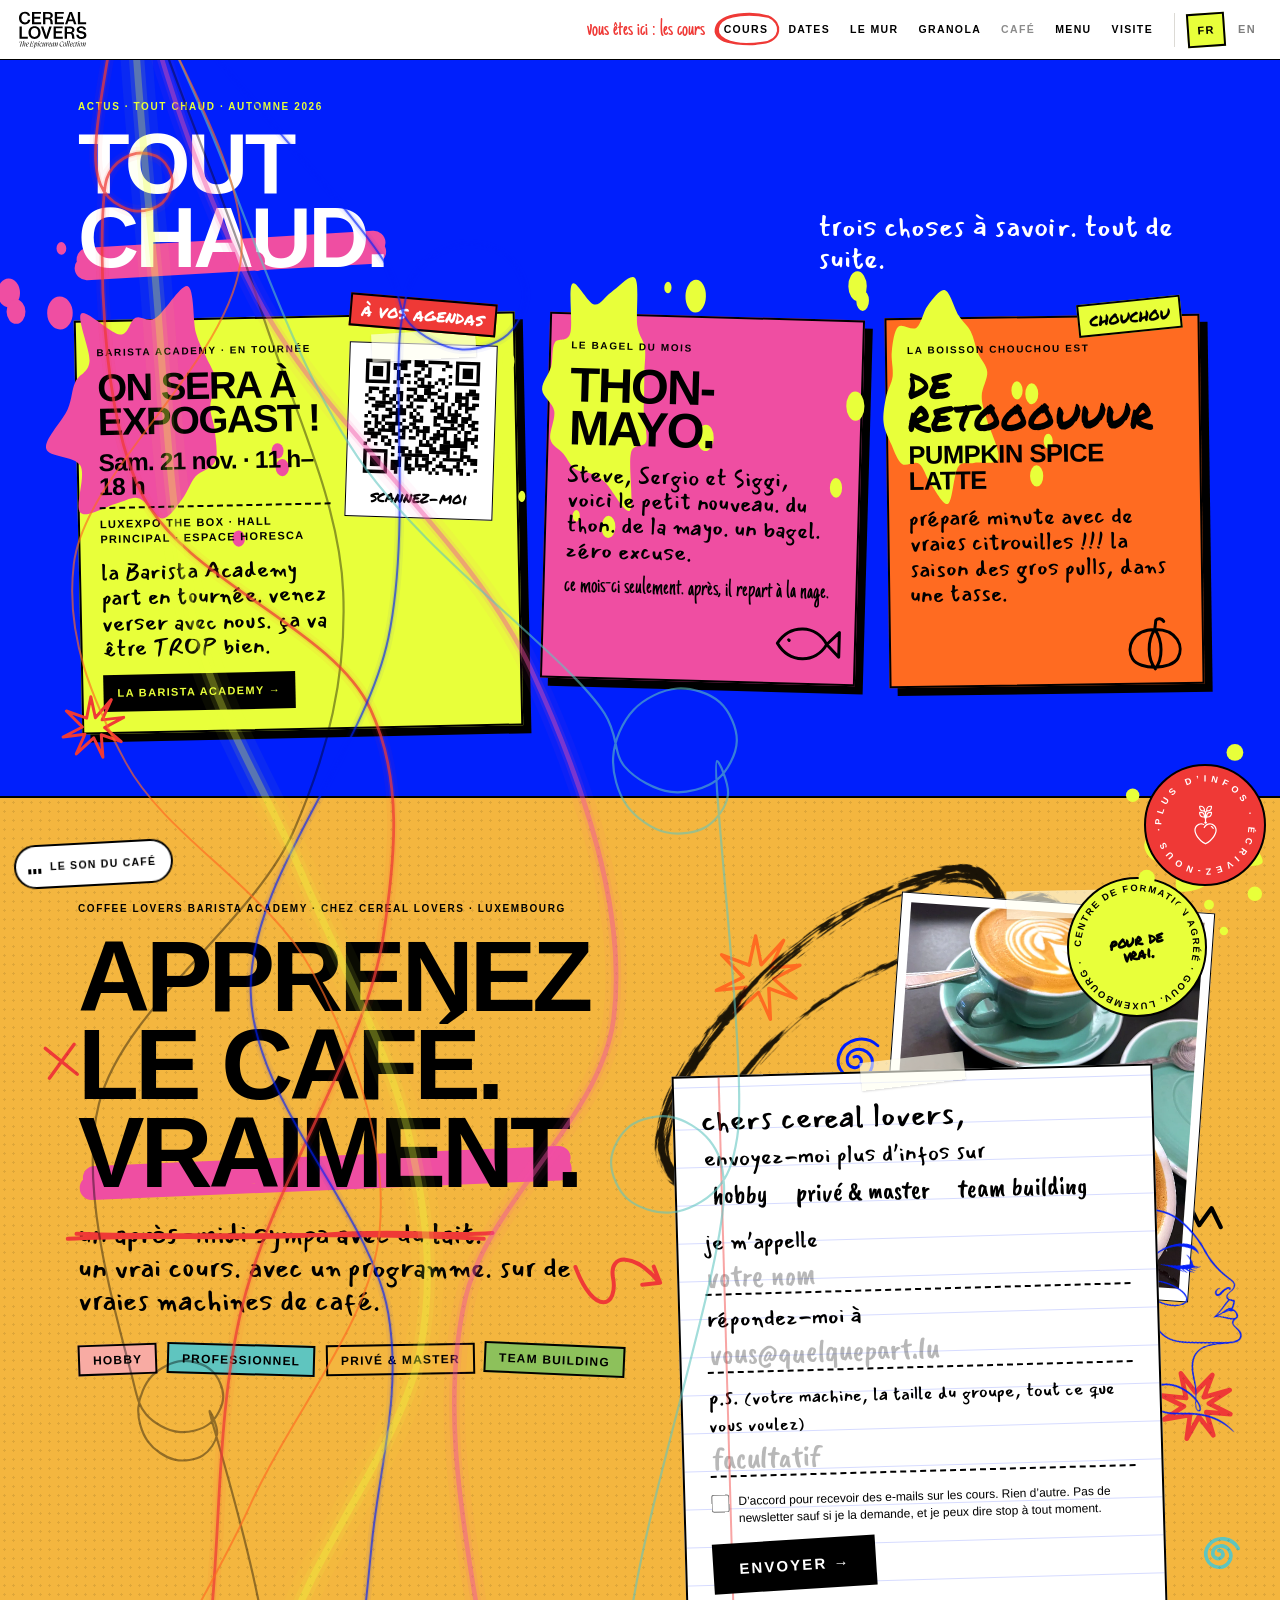
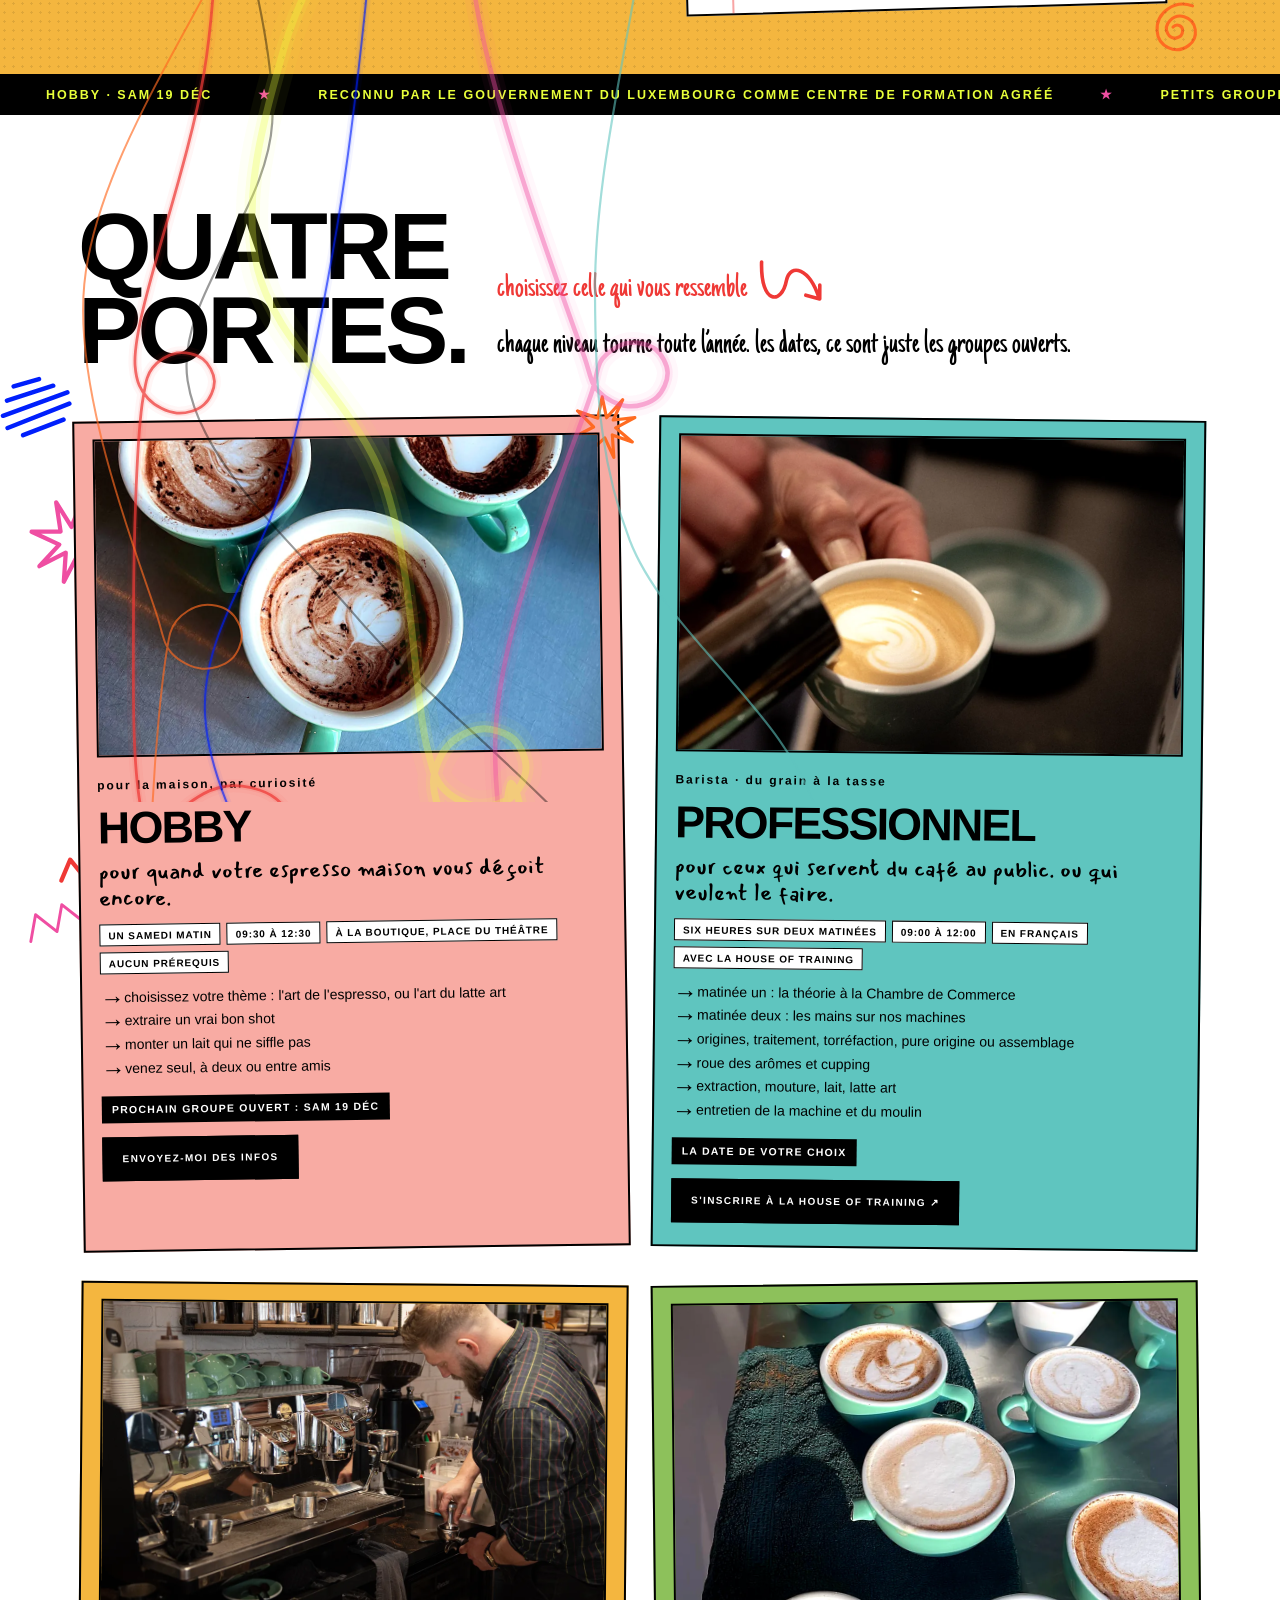
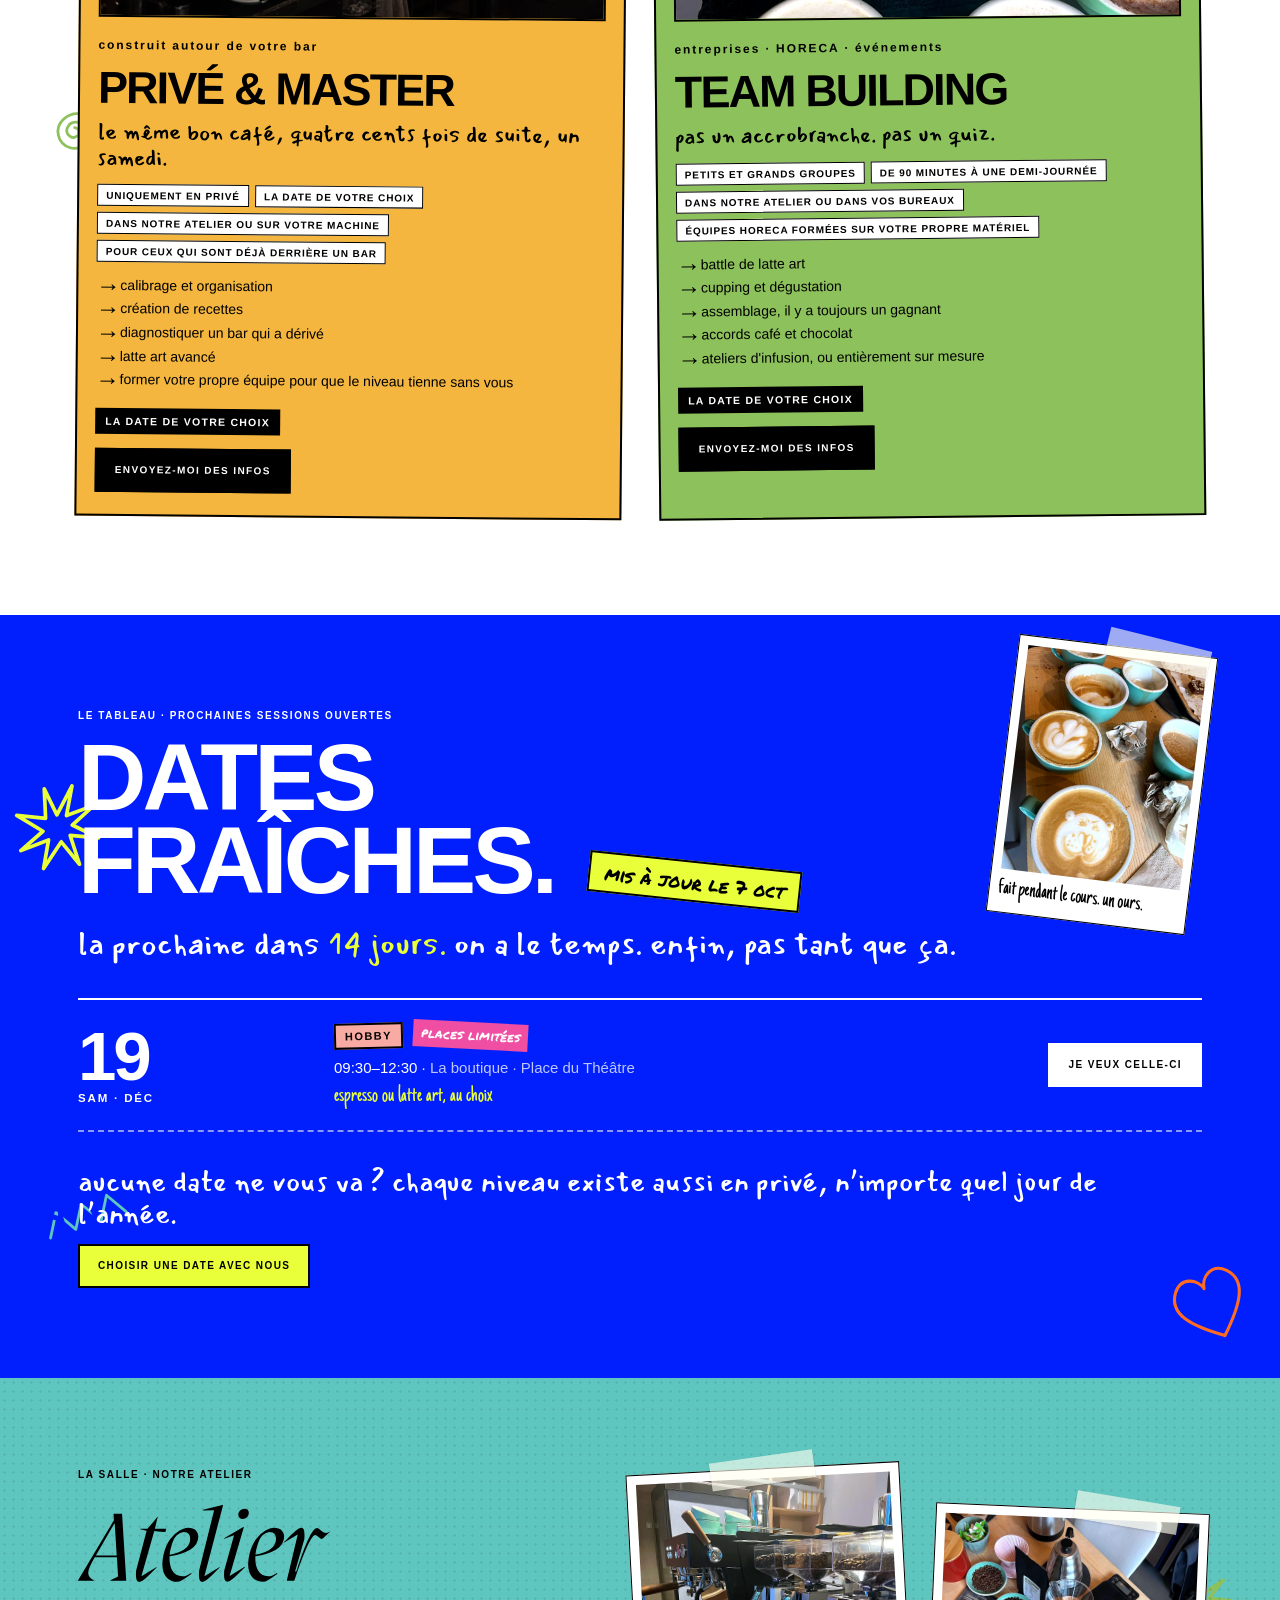
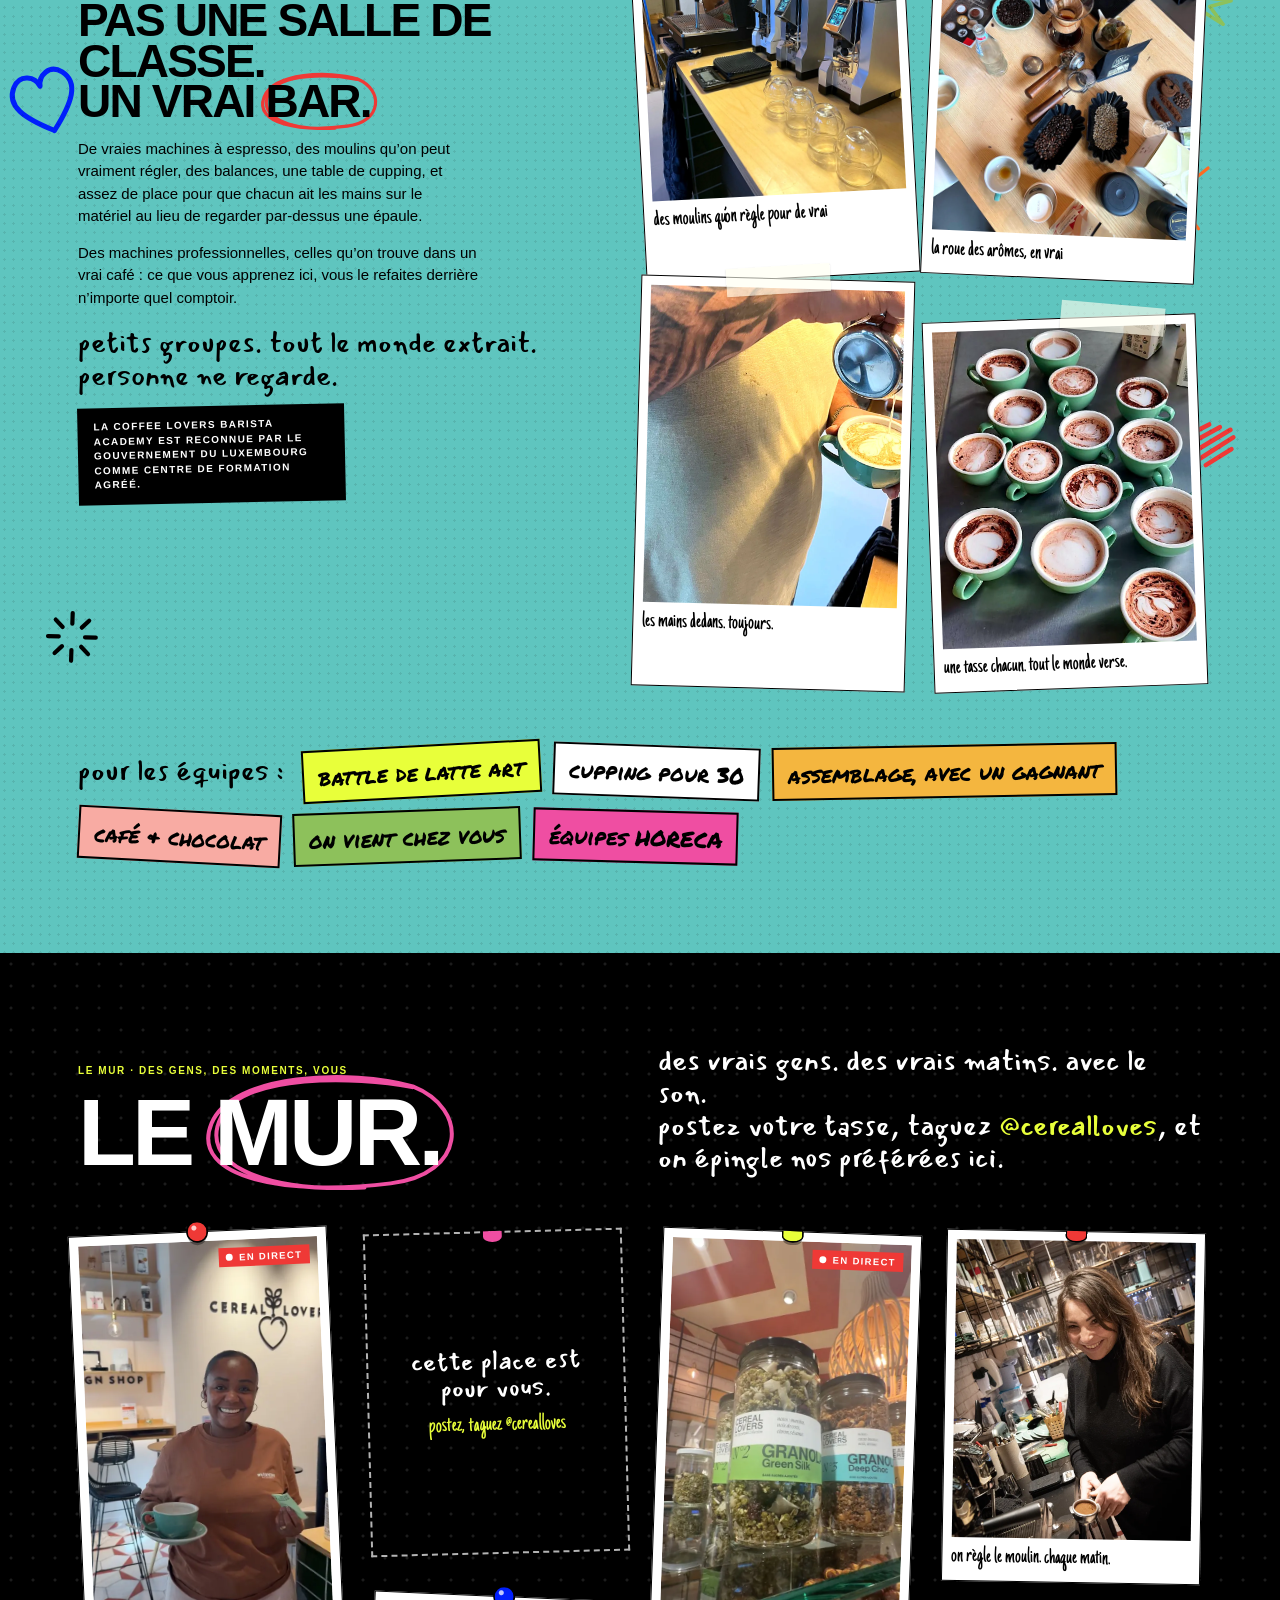
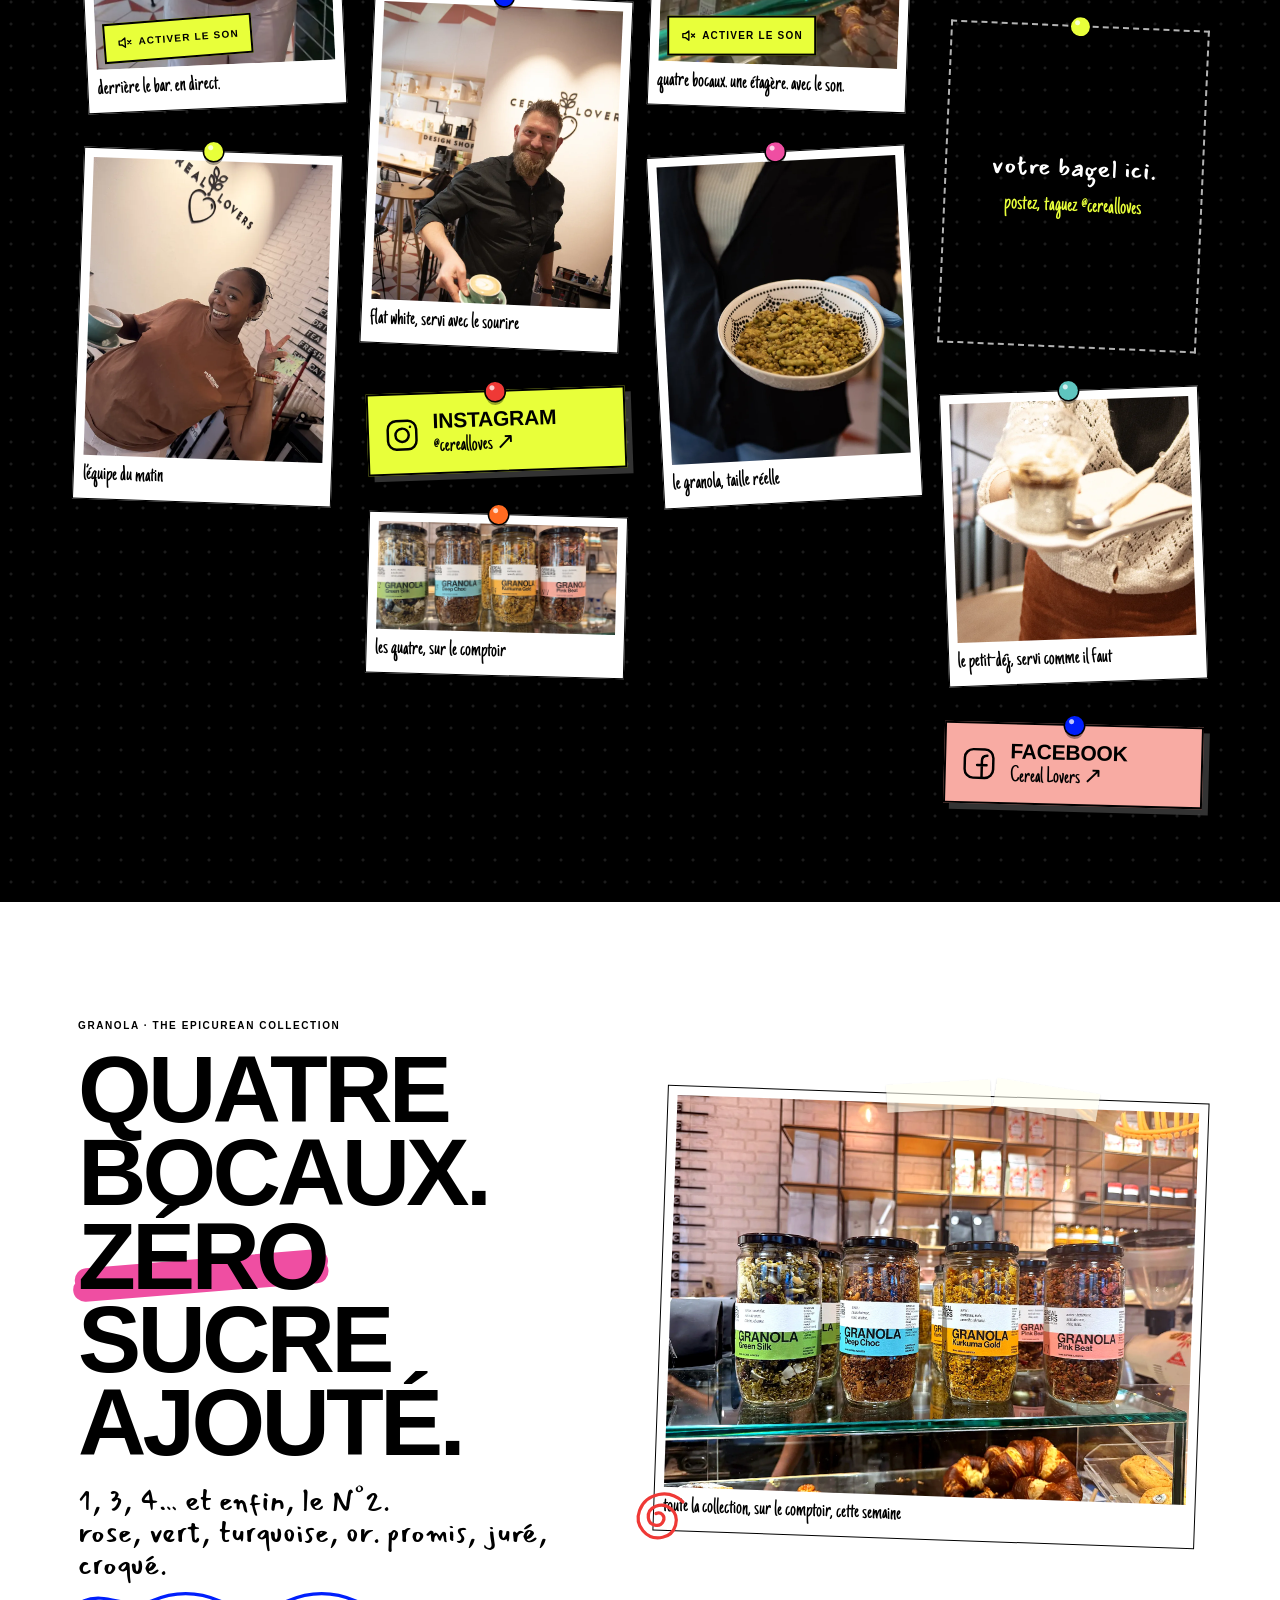
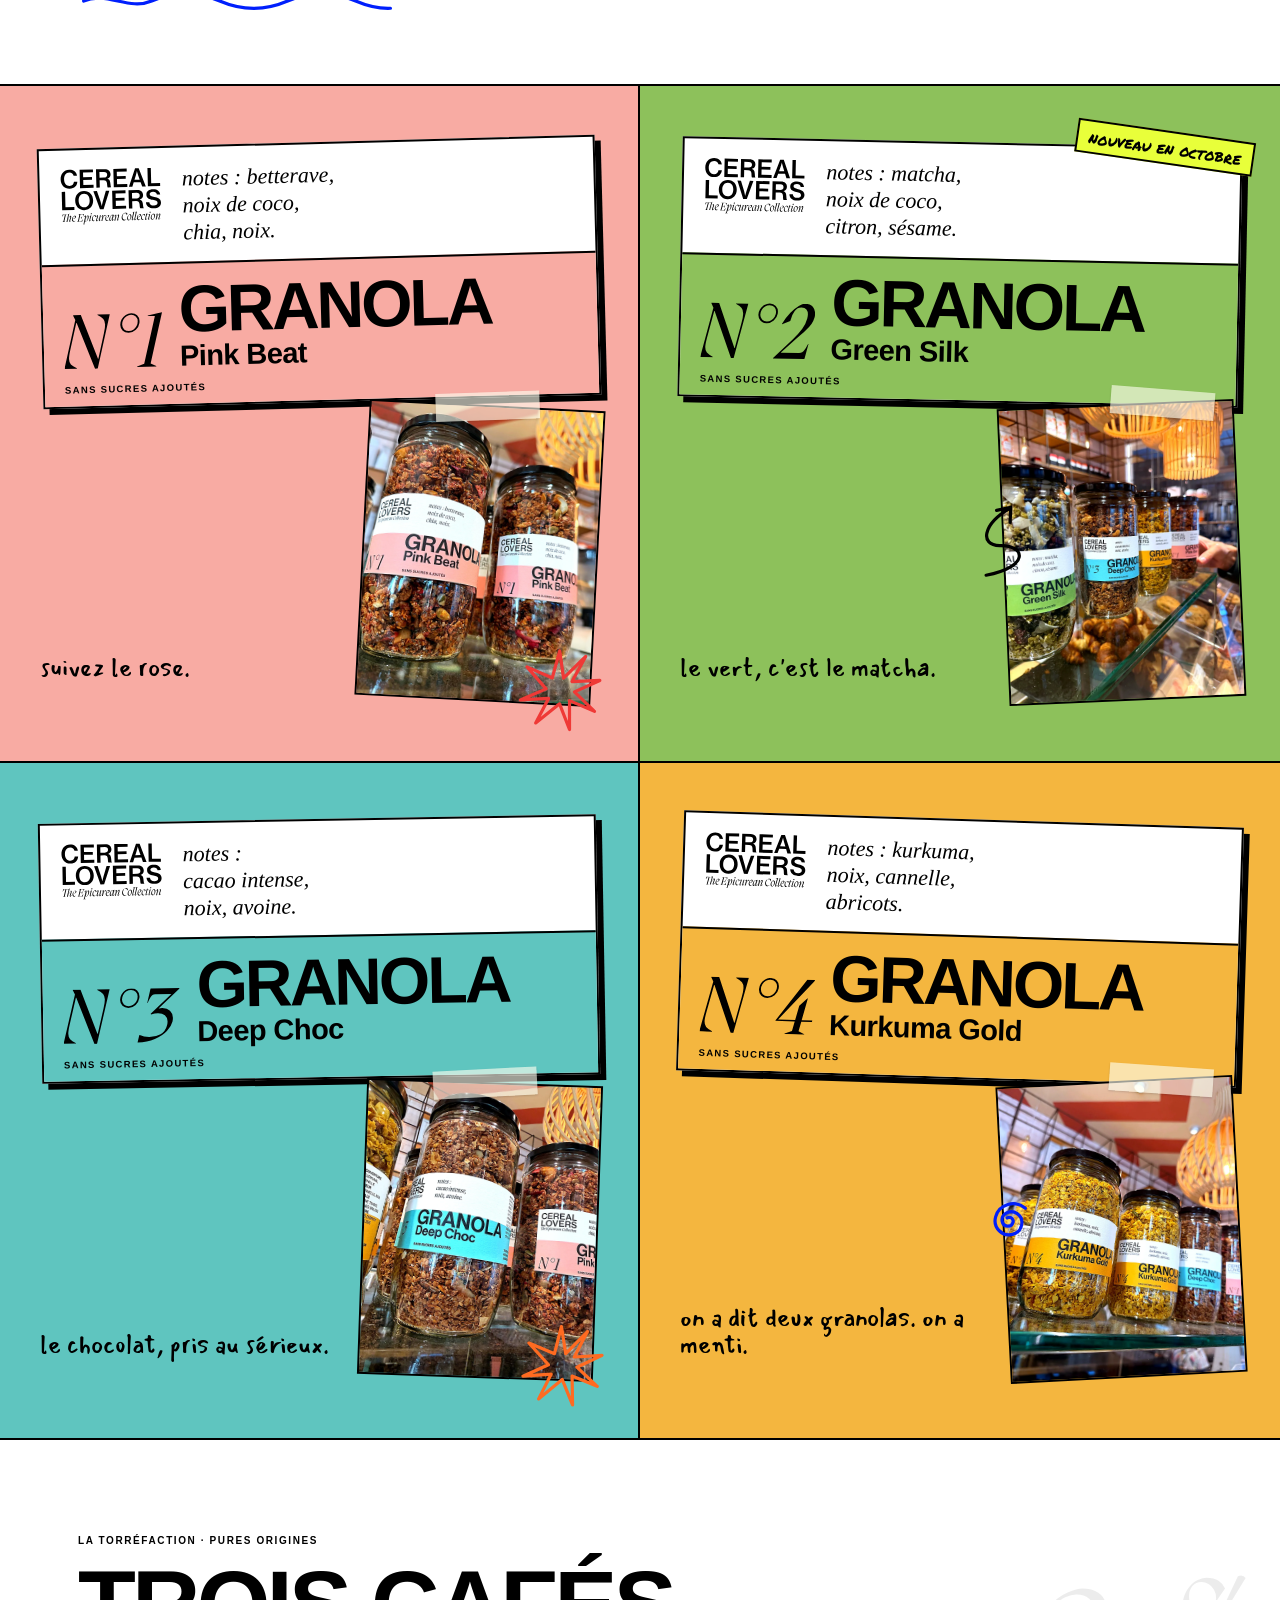
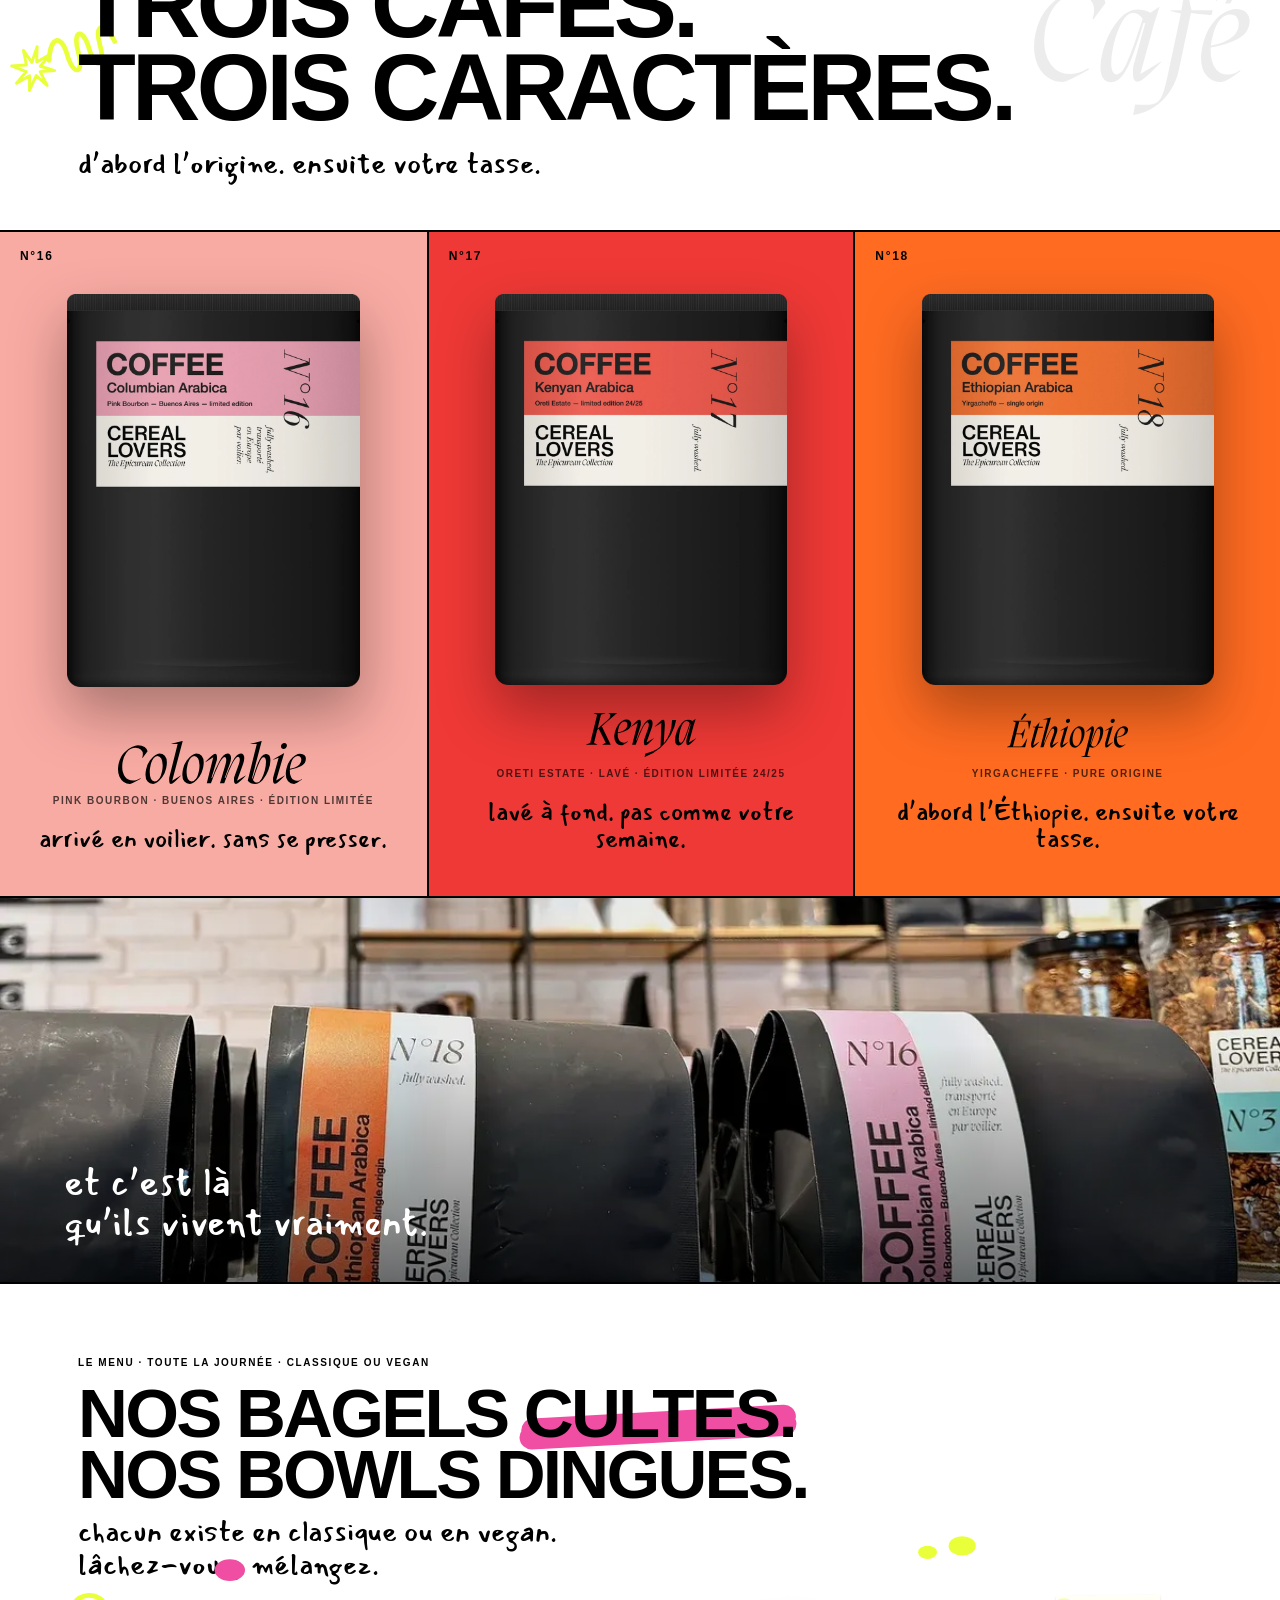
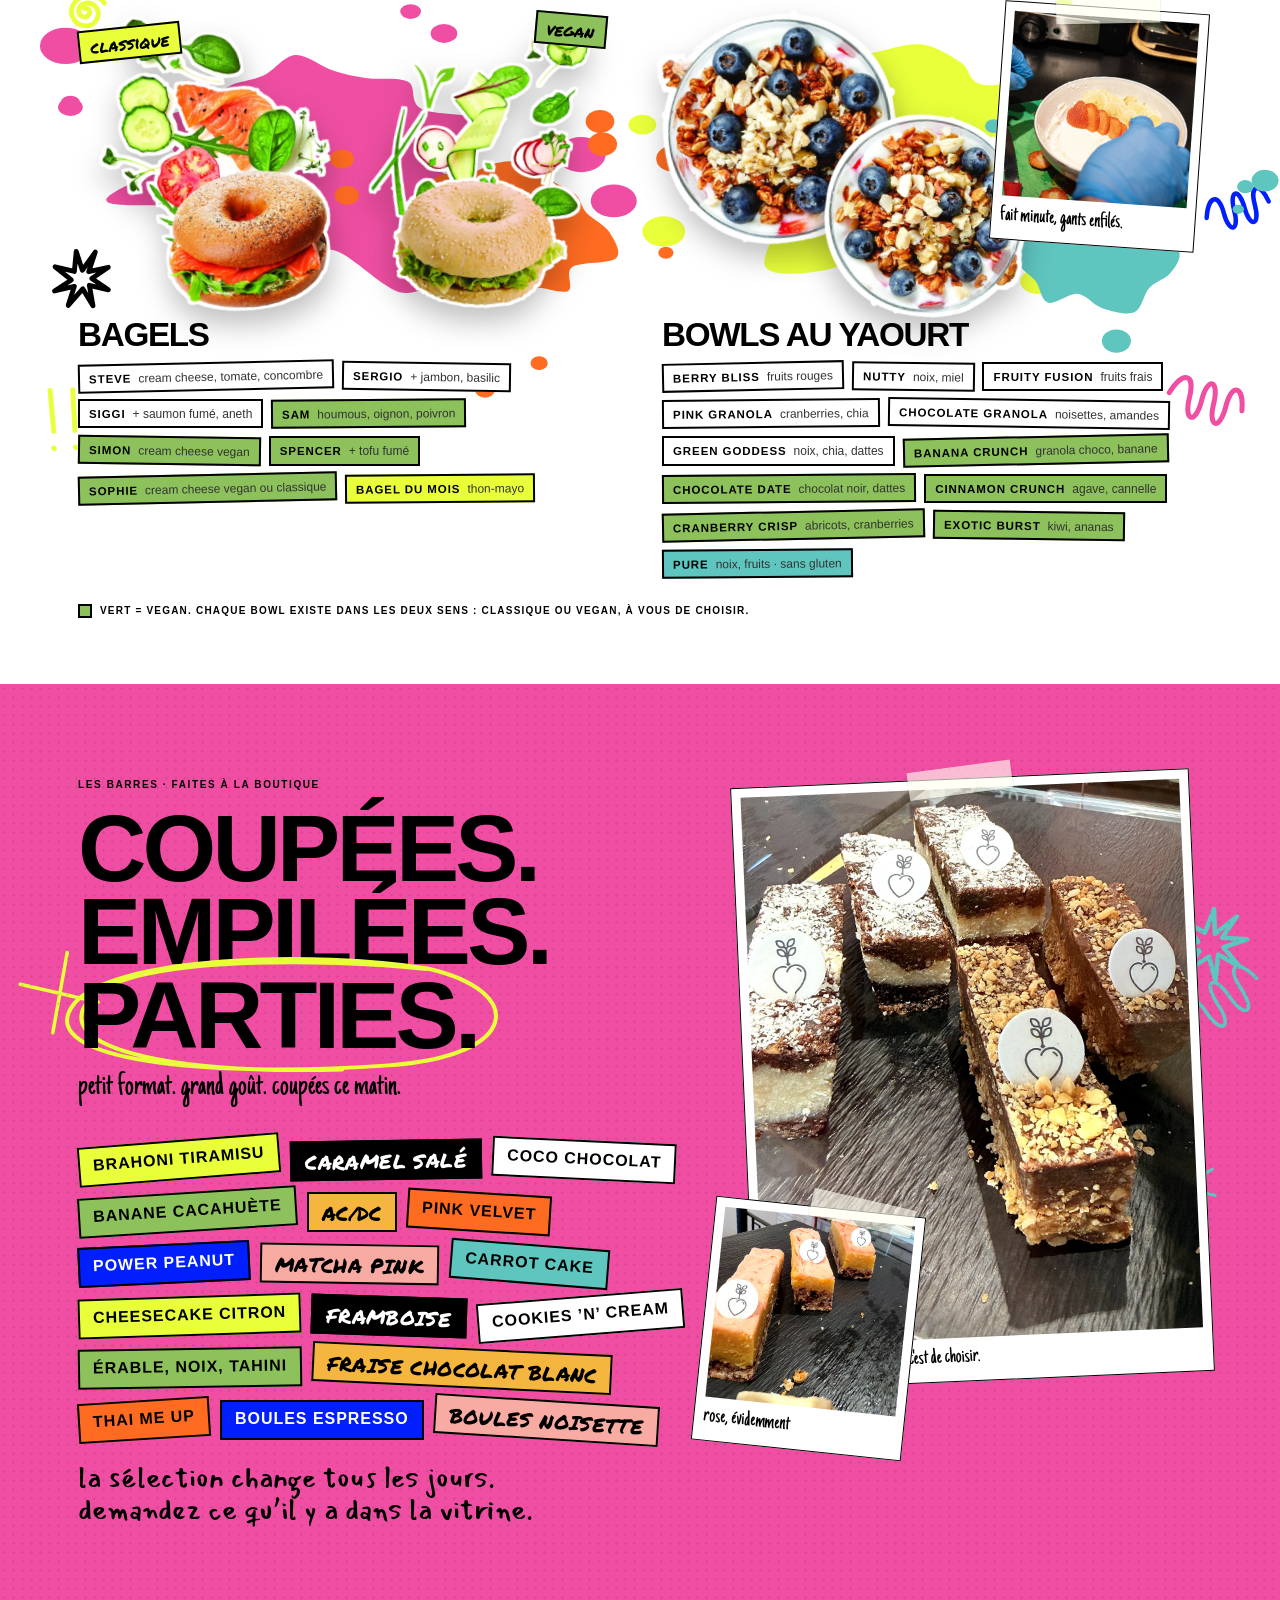
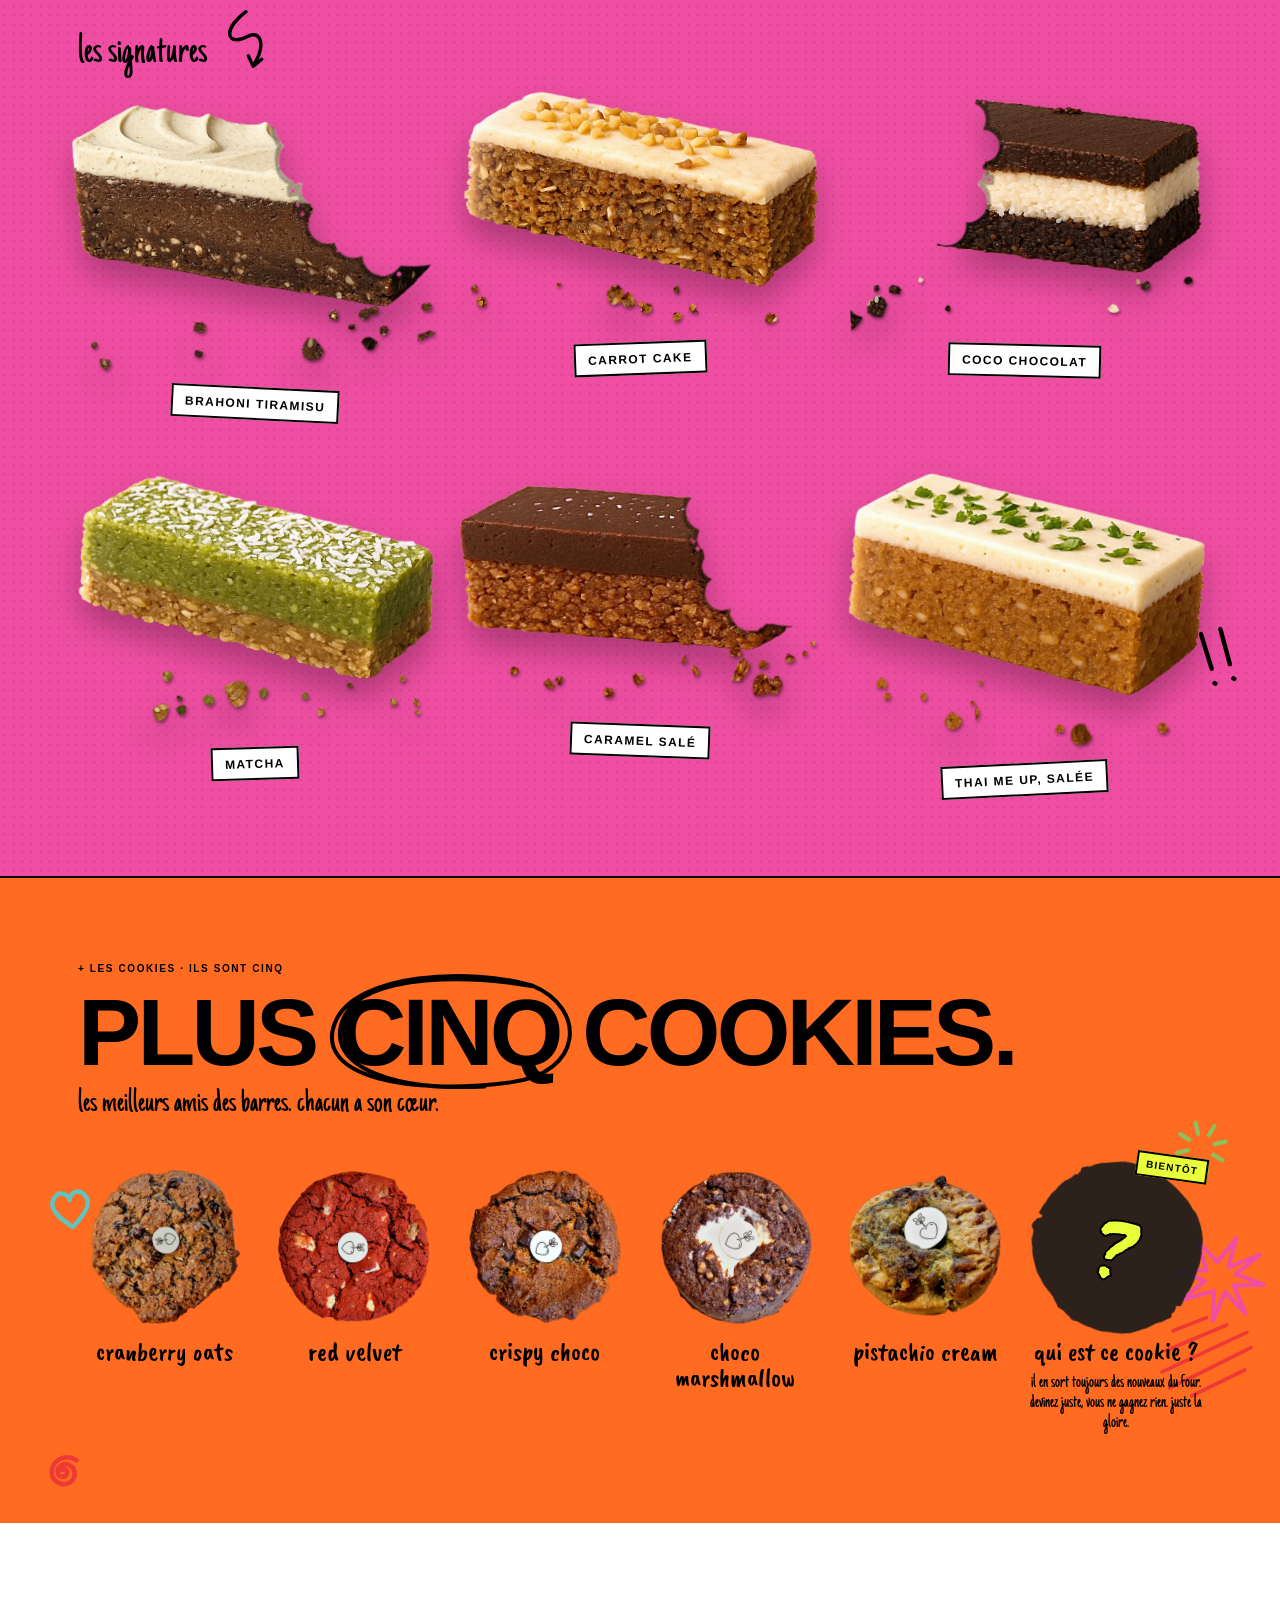
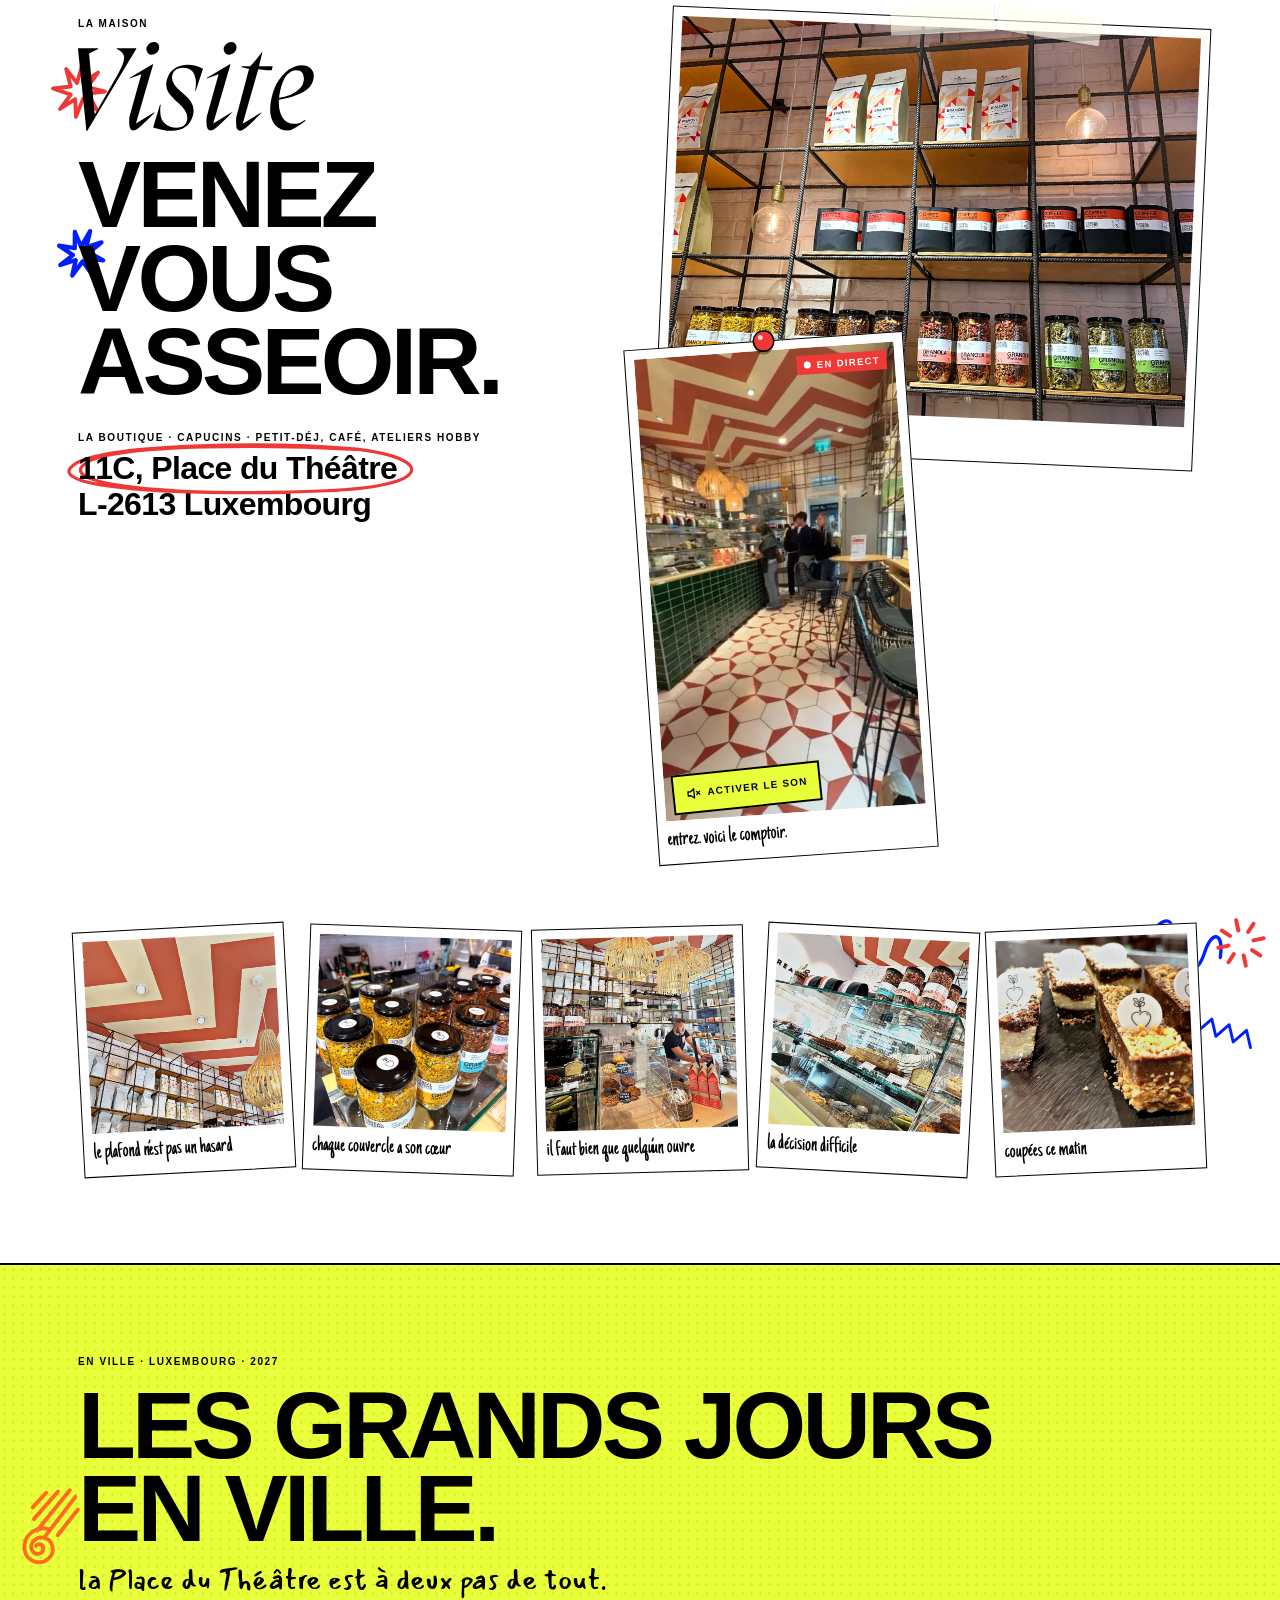
==== commit 97fca9b0: "Speed: measure the scribble lines in JS instead of getPointAtLength (3 s freeze, twice, on every loa" ====
--- a/cereallovers-preview/index.html
+++ b/cereallovers-preview/index.html
@@ -1314,7 +1314,7 @@
       pts.push([x, y]);
     }
     pts.push([x, y + 240]);
-    var n = function(v){ return v.toFixed(1); }, d = 'M'+n(pts[1][0])+' '+n(pts[1][1]);
+    var n = function(v){ return v.toFixed(1); }, d = 'M'+n(pts[1][0])+' '+n(pts[1][1]), segs = [];
     var dist = function(a, b){ return Math.max(1e-3, Math.pow(Math.hypot(b[0]-a[0], b[1]-a[1]), .5)); };
     for(var j=1;j<pts.length-2;j++){                      // centripetal Catmull-Rom: smooth everywhere
       var p0 = pts[j-1], p1 = pts[j], p2 = pts[j+1], p3 = pts[j+2];
@@ -1322,14 +1322,34 @@
       var b1 = [0,1].map(function(k){ return (d1*d1*p2[k] - d2*d2*p0[k] + (2*d1*d1 + 3*d1*d2 + d2*d2)*p1[k]) / (3*d1*(d1+d2)); });
       var b2 = [0,1].map(function(k){ return (d3*d3*p1[k] - d2*d2*p3[k] + (2*d3*d3 + 3*d3*d2 + d2*d2)*p2[k]) / (3*d3*(d3+d2)); });
       d += ' C'+n(b1[0])+' '+n(b1[1])+','+n(b2[0])+' '+n(b2[1])+','+n(p2[0])+' '+n(p2[1]);
+      segs.push([p1[0],p1[1],b1[0],b1[1],b2[0],b2[1],p2[0],p2[1]]);
     }
-    return d;
+    return {d:d, segs:segs};
+  }
+  // where the line has reached, in page y, for each fraction of its length. Worked out from the curves
+  // themselves: asking the browser (getPointAtLength) froze the page for seconds on a tall page.
+  function lengthTable(segs, M){
+    var acc = [0], yy = [segs.length ? segs[0][1] : 0], L = 0, px = segs.length ? segs[0][0] : 0, py = yy[0], S = 24;
+    segs.forEach(function(s){
+      for(var k=1;k<=S;k++){
+        var u = k/S, v = 1-u, a = v*v*v, b = 3*v*v*u, c = 3*v*u*u, e = u*u*u;
+        var x = a*s[0] + b*s[2] + c*s[4] + e*s[6], y = a*s[1] + b*s[3] + c*s[5] + e*s[7];
+        L += Math.hypot(x-px, y-py); px = x; py = y; acc.push(L); yy.push(y);
+      }
+    });
+    var ys = [], fr = [], top = -1e9, j = 0;
+    for(var q=0;q<=M;q++){
+      var want = L*q/M; while(j < acc.length-2 && acc[j+1] < want) j++;
+      var span = acc[j+1] - acc[j], f = span > 0 ? (want - acc[j]) / span : 0;
+      top = Math.max(top, yy[j] + (yy[j+1] - yy[j]) * Math.min(1, Math.max(0, f))); ys.push(top); fr.push(q/M);
+    }
+    return {ys:ys, fr:fr};
   }
   function buildSpine(){
     var W = spineBox.clientWidth, H = spineBox.clientHeight;
     if(!W || !H || (W === builtW && Math.abs(H - builtH) < 40)) return;
     builtW = W; builtH = H; spineBox.textContent = ''; bandEls = [];
-    var band = 2400, nb = Math.ceil(H / band), f = W < 600 ? .75 : 1, ds = pens.map(function(p){ return penPath(p, W, H); });
+    var band = 2400, nb = Math.ceil(H / band), f = W < 600 ? .75 : 1, built = pens.map(function(p){ return penPath(p, W, H); }), ds = built.map(function(b){ return b.d; });
     for(var b=0;b<nb;b++){
       var bs = document.createElementNS('http://www.w3.org/2000/svg','svg'), y0 = b*band, bh = Math.min(band, H - y0) + 2;
       bs.setAttribute('viewBox', '0 '+y0+' '+W+' '+bh); bs.style.top = y0+'px'; bs.style.height = bh+'px';
@@ -1346,15 +1366,7 @@
       });
       spineBox.appendChild(bs); bandEls.push({el:bs, y0:y0, y1:y0+bh, vals:[]});
     }
-    var first = spineBox.querySelector('svg'), mains = first ? first.querySelectorAll('path') : [], per = [];
-    pens.forEach(function(p){ per.push(p.g ? 3 : 1); });
-    var idx = 0;
-    pens.forEach(function(p, i){
-      idx += per[i]; var el = mains[idx-1]; if(!el) return;
-      var L = el.getTotalLength(), M = 360, ys = [], fr = [], top = -1e9;
-      for(var q=0;q<=M;q++){ var pt = el.getPointAtLength(L*q/M); top = Math.max(top, pt.y); ys.push(top); fr.push(q/M); }
-      spine[i].ys = ys; spine[i].fr = fr;
-    });
+    pens.forEach(function(p, i){ var tb = lengthTable(built[i].segs, 360); spine[i].ys = tb.ys; spine[i].fr = tb.fr; });
     if(typeof onScroll === 'function') onScroll();      // redraw straight away, no waiting for the next scroll
   }
   // only the bands on (or near) the screen get their values updated: far less work while scrolling
